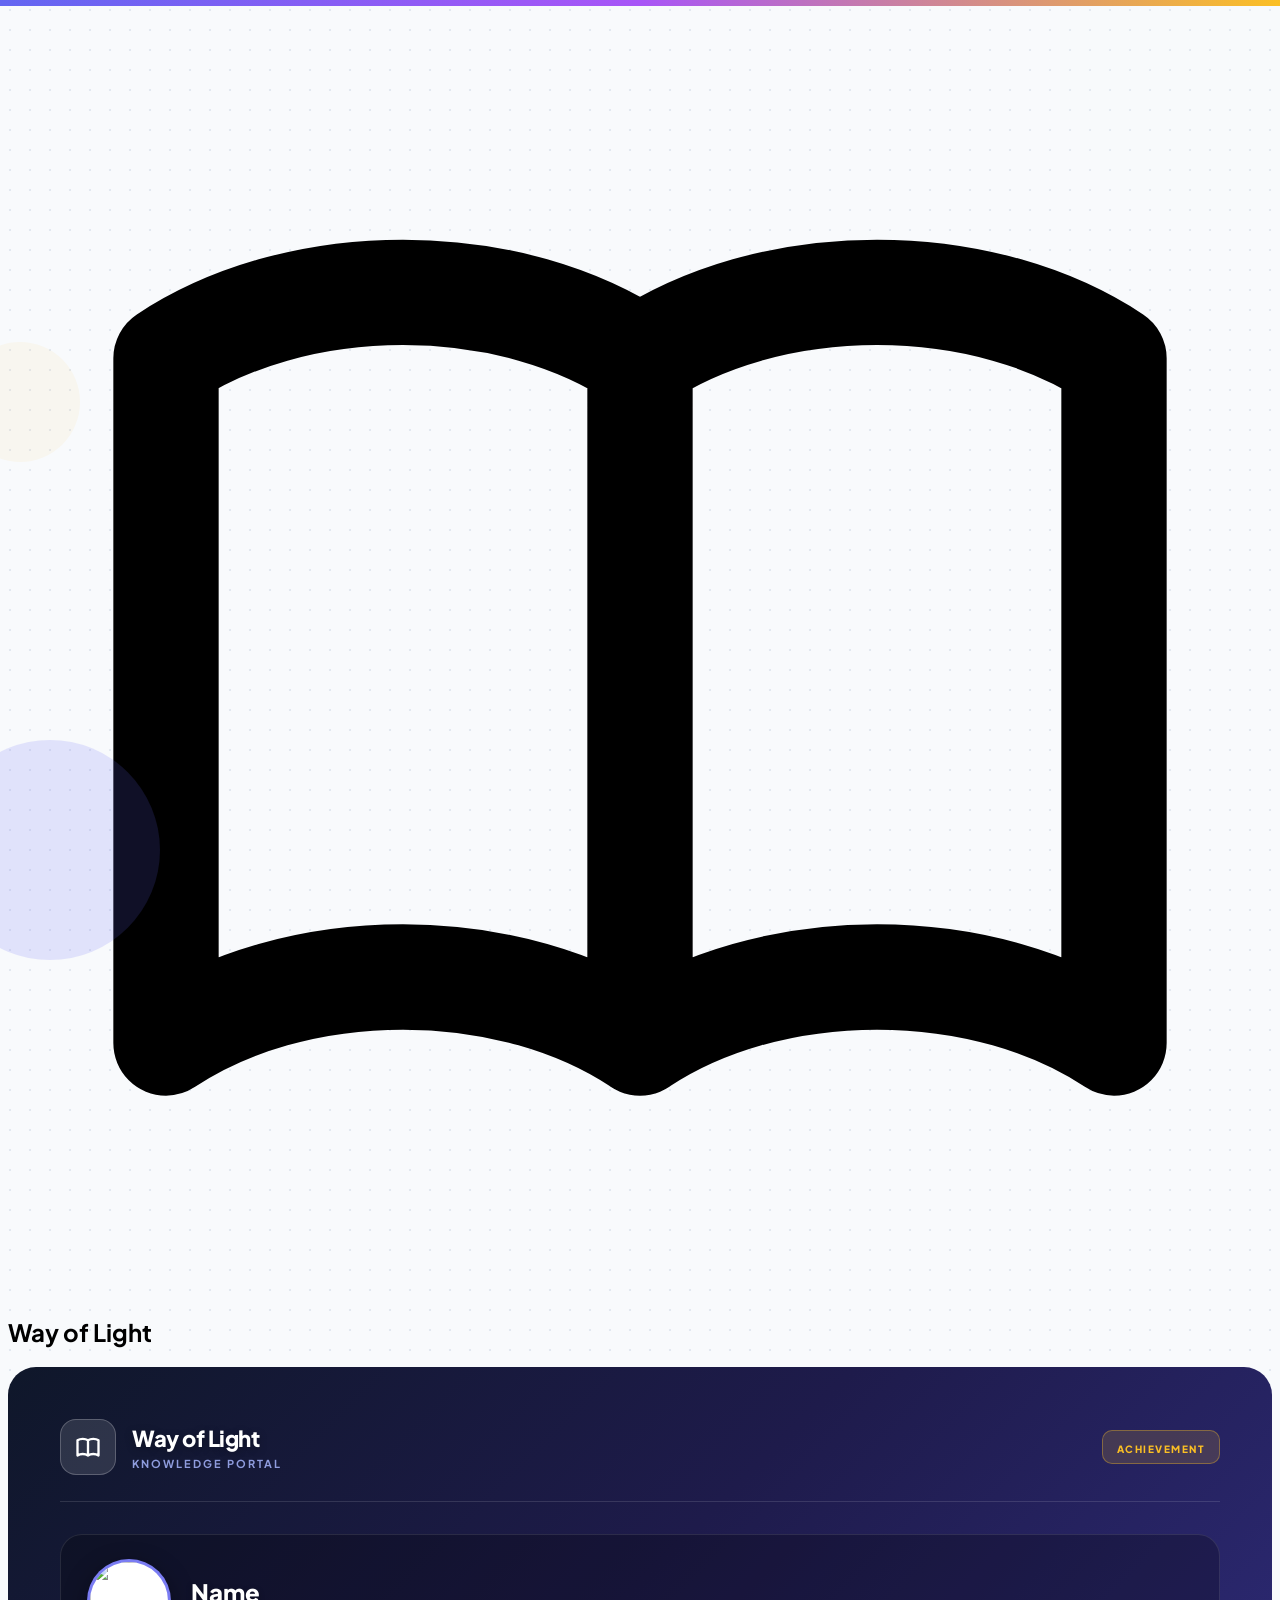
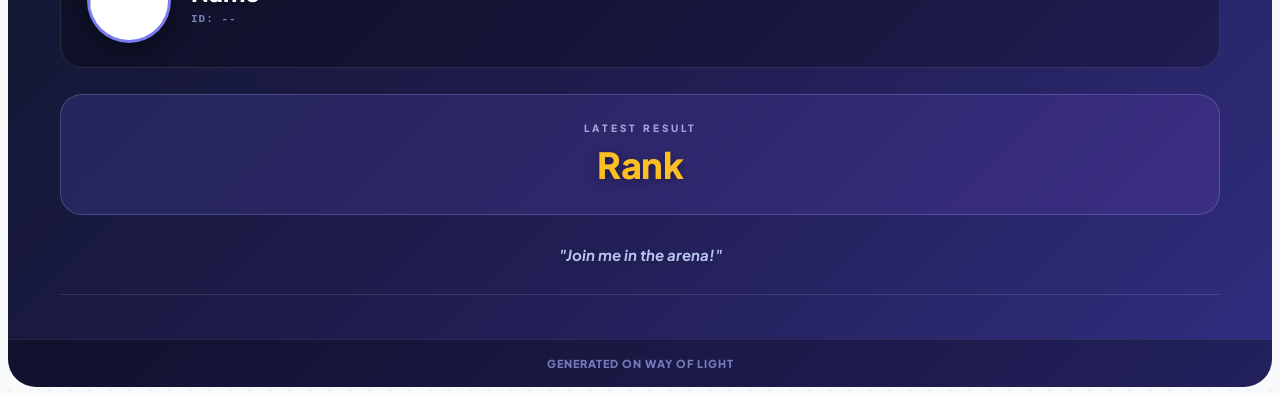
==== index.html @ 8c25f2ac "index.html" ====
<!DOCTYPE html>
<html lang="en">
<head>
    <meta charset="UTF-8">
    <meta name="viewport" content="width=device-width, initial-scale=1.0">
    <title id="doc-title">Way of Light - Knowledge Portal</title>
    <script src="https://cdn.tailwindcss.com"></script>
    <script src="https://cdnjs.cloudflare.com/ajax/libs/html2canvas/1.4.1/html2canvas.min.js"></script>
    <script async defer src="https://www.instagram.com/embed.js"></script>
    <style>
        @import url('https://fonts.googleapis.com/css2?family=Plus+Jakarta+Sans:wght@300;400;500;600;700;800&display=swap');
        
        :root {
            --primary: #4f46e5;
            --primary-hover: #4338ca;
            --bg-glass: rgba(255, 255, 255, 0.85);
        }

        body { 
            font-family: 'Plus Jakarta Sans', sans-serif; 
            background: #f8fafc;
            background-image: radial-gradient(#e2e8f0 1px, transparent 1px);
            background-size: 20px 20px;
            min-height: 100vh;
            /* Stops the whole-page rubber-band bounce from fighting the fixed bottom
               tab bar on phones — a common source of "janky" feeling navigation. */
            overscroll-behavior-y: contain;
        }

        /* Crisp, lag-free taps on the tab bar / sidebar: no gray flash, no iOS
           300ms double-tap-to-zoom delay, no accidental text selection on rapid taps. */
        .sidebar-tab, .bottombar-tab, .nav-tab {
            -webkit-tap-highlight-color: transparent;
            touch-action: manipulation;
            -webkit-user-select: none;
            user-select: none;
        }

        .glass {
            background: var(--bg-glass);
            backdrop-filter: blur(16px);
            border: 1px solid rgba(255, 255, 255, 0.4);
            box-shadow: 0 10px 40px rgba(0, 0, 0, 0.05);
        }

        /* Momentum scrolling + contained overscroll for every internal scroll panel
           (leaderboard, filter chips, modals, avatar grids, etc.) — without this,
           nested scroll areas can feel sticky on iOS and bounce-chain into the
           page behind them on fast swipes. */
        [class*="overflow-y-auto"], [class*="overflow-x-auto"] {
            -webkit-overflow-scrolling: touch;
            overscroll-behavior: contain;
        }

        .hidden-view { display: none !important; }
        
        .fade-in { animation: slideUp 0.4s cubic-bezier(0.16, 1, 0.3, 1) forwards; }
        @keyframes slideUp { 
            from { opacity: 0; transform: translateY(20px); } 
            to { opacity: 1; transform: translateY(0); } 
        }

        .share-card-wrapper {
            background: linear-gradient(135deg, #0f172a 0%, #1e1b4b 50%, #312e81 100%);
            position: relative;
        }
        .share-card-wrapper::after {
            content: '';
            position: absolute;
            top: 0; left: 0; right: 0; bottom: 0;
            background-image: url("data:image/svg+xml,%3Csvg width='60' height='60' viewBox='0 0 60 60' xmlns='http://www.w3.org/2000/svg'%3E%3Cg fill='none' fill-rule='evenodd'%3E%3Cg fill='%23ffffff' fill-opacity='0.03'%3E%3Cpath d='M36 34v-4h-2v4h-4v2h4v4h2v-4h4v-2h-4zm0-30V0h-2v4h-4v2h4v4h2V6h4V4h-4zM6 34v-4H4v4H0v2h4v4h2v-4h4v-2H6zM6 4V0H4v4H0v2h4v4h2V6h4V4H6z'/%3E%3C/g%3E%3C/g%3E%3C/svg%3E");
            pointer-events: none;
        }

        .anti-cheat-active {
            user-select: none !important;
            -webkit-user-select: none !important;
            -ms-user-select: none !important;
        }

        .rank-novice { background: linear-gradient(135deg, #cd7f32, #8b5a2b); color: white; }
        .rank-scholar { background: linear-gradient(135deg, #e2e8f0, #94a3b8); color: #1e293b; }
        .rank-master { background: linear-gradient(135deg, #fbbf24, #d97706); color: white; text-shadow: 0 1px 2px rgba(0,0,0,0.2); }
        .rank-grandmaster { background: linear-gradient(135deg, #2dd4bf, #0284c7); color: white; box-shadow: 0 0 20px rgba(2, 132, 199, 0.4); }

        ::-webkit-scrollbar { width: 8px; }
        ::-webkit-scrollbar-track { background: transparent; }
        ::-webkit-scrollbar-thumb { background: #cbd5e1; border-radius: 10px; }

        /* ===== STUDY CONTENT STYLES ===== */
        /* Shake animation for wrong answers */
        @keyframes shake {
            0%, 100% { transform: translateX(0); }
            25% { transform: translateX(-8px); }
            75% { transform: translateX(8px); }
        }
        .shake { animation: shake 0.4s ease-in-out; }

        /* Hero gradient search */
        #study-search::placeholder { color: rgba(199,210,254,0.7); }

        /* Season section header */
        .study-season-section[data-active="true"] { }

        /* Hide scrollbar on filter bar */
        #study-filter-bar::-webkit-scrollbar { display: none; }
        #study-filter-bar { -ms-overflow-style: none; scrollbar-width: none; }


        .avatar-option { transition: all 0.2s; border: 3px solid transparent; cursor: pointer; }
        .avatar-option.selected { border-color: #4f46e5; transform: scale(1.1); box-shadow: 0 4px 12px rgba(79, 70, 229, 0.3); }

        .toast {
            position: fixed; bottom: calc(var(--bottombar-h) + env(safe-area-inset-bottom, 0px) + 16px); right: 20px; z-index: 1000;
            transition: all 0.3s cubic-bezier(0.16, 1, 0.3, 1);
            transform: translateY(100px); opacity: 0;
            /* Critical: opacity:0 alone does NOT remove an element from hit-testing — it stays
               fully clickable/tappable even though invisible. Without this, the toast's hidden
               hit-box (anchored near the bottom-right of the screen, the same zone as the mobile
               bottom tab bar) silently intercepts taps meant for the tab bar underneath it,
               since it has a much higher z-index. This is what broke tab taps on mobile Chrome
               while desktop looked fine (desktop has no competing fixed bottom bar in that zone). */
            pointer-events: none;
        }
        @media (min-width: 640px) { .toast { bottom: 20px; } }
        .toast.show { transform: translateY(0); opacity: 1; pointer-events: auto; }

        /* Student ID Badge */
        .student-id-badge {
            display: inline-flex; align-items: center; gap: 6px;
            background: rgba(255,255,255,0.15); backdrop-filter: blur(8px);
            border: 1px solid rgba(255,255,255,0.25); border-radius: 20px;
            padding: 4px 12px; font-size: 11px; font-weight: 800;
            letter-spacing: 0.08em; color: rgba(255,255,255,0.95);
            text-transform: uppercase; user-select: all; cursor: pointer;
            transition: all 0.2s;
        }
        .student-id-badge:hover { background: rgba(255,255,255,0.25); transform: scale(1.03); }
        .student-id-badge .id-icon { font-size: 13px; }

        /* ID Card widget */
        .id-card-widget {
            background: linear-gradient(135deg, #1e1b4b 0%, #312e81 50%, #4f46e5 100%);
            border-radius: 20px; padding: 16px 20px; position: relative;
            overflow: hidden; border: 1px solid rgba(255,255,255,0.1);
        }
        .id-card-widget::before {
            content: ''; position: absolute; right: -20px; top: -20px;
            width: 100px; height: 100px; background: rgba(255,255,255,0.06);
            border-radius: 50%;
        }

        /* Stats strip */
        .stat-chip {
            background: white; border: 1px solid #e2e8f0;
            border-radius: 16px; padding: 14px 20px; text-align: center;
            box-shadow: 0 2px 8px rgba(0,0,0,0.04); flex: 1;
        }

        /* Grade badge */
        .grade-a { background: linear-gradient(135deg,#10b981,#059669); color: white; }
        .grade-b { background: linear-gradient(135deg,#3b82f6,#2563eb); color: white; }
        .grade-c { background: linear-gradient(135deg,#f59e0b,#d97706); color: white; }
        .grade-d { background: linear-gradient(135deg,#f97316,#ea580c); color: white; }
        .grade-f { background: linear-gradient(135deg,#ef4444,#dc2626); color: white; }

        /* Copy pulse animation */
        @keyframes copyPulse { 0%{transform:scale(1)} 50%{transform:scale(1.15)} 100%{transform:scale(1)} }
        .copy-pulse { animation: copyPulse 0.3s ease; }

        /* Follow button */
        .follow-btn {
            display: inline-flex; align-items: center; gap: 5px;
            padding: 5px 14px; border-radius: 20px; font-size: 11px; font-weight: 800;
            letter-spacing: 0.04em; cursor: pointer; transition: all 0.2s; border: none;
        }
        .follow-btn.follow { background: #4f46e5; color: white; }
        .follow-btn.follow:hover { background: #4338ca; transform: scale(1.04); }
        .follow-btn.following { background: #f1f5f9; color: #64748b; border: 1.5px solid #e2e8f0; }
        .follow-btn.following:hover { background: #fee2e2; color: #dc2626; border-color: #fecaca; }

        /* Social stat pills on hero */
        .social-pill {
            display: flex; flex-direction: column; align-items: center;
            background: rgba(0,0,0,0.18); backdrop-filter: blur(8px);
            border: 1px solid rgba(255,255,255,0.15); border-radius: 16px;
            padding: 10px 20px; cursor: pointer; transition: all 0.2s; min-width: 80px;
        }
        .social-pill:hover { background: rgba(0,0,0,0.3); transform: translateY(-2px); }

        /* People card */
        .people-card {
            background: white; border: 1px solid #e2e8f0; border-radius: 24px;
            padding: 20px; display: flex; flex-direction: column; align-items: center;
            gap: 10px; text-align: center; transition: all 0.2s; box-shadow: 0 2px 8px rgba(0,0,0,0.04);
        }
        .people-card:hover { box-shadow: 0 8px 24px rgba(79,70,229,0.12); transform: translateY(-2px); border-color: #c7d2fe; }

        /* Profile view page */
        .profile-view-header {
            background: linear-gradient(135deg, #1e1b4b 0%, #3730a3 60%, #4f46e5 100%);
            border-radius: 2.5rem; padding: 40px 32px 80px; position: relative; overflow: hidden;
        }
        .profile-view-header::after {
            content: ''; position: absolute; right: -60px; bottom: -60px;
            width: 260px; height: 260px; background: rgba(255,255,255,0.06); border-radius: 50%;
            pointer-events: none;
        }

        /* Nav tab pill (used standalone in a few places, e.g. legacy spacing) */
        .nav-tab {
            display: flex; align-items: center; gap: 5px; padding: 7px 10px;
            border-radius: 10px; font-size: 12px; font-weight: 700; cursor: pointer;
            transition: all 0.2s; color: #64748b; border: none; background: transparent;
            white-space: nowrap;
        }
        @media (min-width: 400px) {
            .nav-tab { padding: 8px 12px; font-size: 13px; gap: 6px; }
        }
        .nav-tab.active { background: #eef2ff; color: #4f46e5; }
        .nav-tab:hover:not(.active) { background: #f8fafc; color: #334155; }

        /* ===== Instagram-style navigation ===== */
        :root { --sidebar-w: 84px; --sidebar-w-lg: 230px; --bottombar-h: 60px; }

        /* Desktop / tablet: fixed left sidebar */
        .app-sidebar {
            position: fixed; top: 0; left: 0; bottom: 0; z-index: 30;
            width: var(--sidebar-w);
            background: #ffffff; border-right: 1px solid #e2e8f0;
            display: none; flex-direction: column;
            padding: 20px 10px;
        }
        @media (min-width: 640px) { .app-sidebar { display: flex; } }
        @media (min-width: 1024px) { .app-sidebar { width: var(--sidebar-w-lg); padding: 20px 16px; } }

        .sidebar-tab {
            display: flex; align-items: center; gap: 14px;
            padding: 12px; border-radius: 14px; font-size: 13px; font-weight: 700;
            color: #475569; border: none; background: transparent; cursor: pointer;
            transition: all 0.15s; width: 100%; justify-content: center;
        }
        @media (min-width: 1024px) { .sidebar-tab { justify-content: flex-start; } }
        .sidebar-tab .tab-label { display: none; }
        @media (min-width: 1024px) { .sidebar-tab .tab-label { display: inline; } }
        .sidebar-tab.active { background: #eef2ff; color: #4f46e5; }
        .sidebar-tab:hover:not(.active) { background: #f8fafc; color: #1e293b; }
        .sidebar-tab svg { flex-shrink: 0; width: 22px; height: 22px; }

        /* Mobile: fixed bottom tab bar */
        .app-bottombar {
            position: fixed; bottom: 0; left: 0; right: 0; z-index: 30;
            background: rgba(255,255,255,0.98);
            border-top: 1px solid #e2e8f0;
            display: flex; align-items: stretch; justify-content: space-around;
            height: var(--bottombar-h);
            padding-bottom: env(safe-area-inset-bottom, 0px);
        }
        @media (min-width: 640px) { .app-bottombar { display: none; } }

        .bottombar-tab {
            display: flex; flex-direction: column; align-items: center; justify-content: center;
            gap: 2px; flex: 1; border: none; background: transparent; cursor: pointer;
            color: #94a3b8; font-size: 10px; font-weight: 700; transition: color 0.15s;
        }
        .bottombar-tab.active { color: #4f46e5; }
        .bottombar-tab svg { width: 22px; height: 22px; }

        /* Push page content clear of the fixed sidebar / bottom bar.
           Applied to body-level elements (nav, main, modals-container) via margin/padding-left
           so that any max-w-* mx-auto centering inside still centers within the *remaining* width. */
        .app-content-offset { padding-bottom: calc(var(--bottombar-h) + env(safe-area-inset-bottom, 0px) + 12px); }
        @media (min-width: 640px) { .app-content-offset { margin-left: var(--sidebar-w); padding-bottom: 0; } }
        @media (min-width: 1024px) { .app-content-offset { margin-left: var(--sidebar-w-lg); } }
        .app-topbar-offset { }
        @media (min-width: 640px) { .app-topbar-offset { margin-left: var(--sidebar-w); } }
        @media (min-width: 1024px) { .app-topbar-offset { margin-left: var(--sidebar-w-lg); } }

        /* Shimmer anim */
        @keyframes shimmer { to { transform: translateX(200%); } }

        /* ===== CERTIFICATE SCREENSHOT PROTECTION ===== */
        .cert-protected-wrapper {
            position: relative;
            user-select: none;
            -webkit-user-select: none;
            pointer-events: none; /* disables long-press save on mobile */
        }
        .cert-protected-wrapper img,
        .cert-protected-wrapper iframe {
            pointer-events: none;
            -webkit-user-drag: none;
            user-drag: none;
        }
        /* Invisible watermark overlay that appears on screenshot tools */
        .cert-protected-wrapper::after {
            content: '';
            position: absolute;
            inset: 0;
            background: repeating-linear-gradient(
                45deg,
                transparent,
                transparent 60px,
                rgba(79,70,229,0.04) 60px,
                rgba(79,70,229,0.04) 62px
            );
            pointer-events: none;
            z-index: 10;
        }

        /* ===== CONTENT LAYOUT: FULL WIDTH, NO SIDE GAPS ===== */
        /* Override any inner containers that re-introduce horizontal padding */
        #view-dashboard.app-content-offset,
        #view-study.app-content-offset,
        #home-material-grid,
        #study-content-grid {
            padding-left: 0 !important;
            padding-right: 0 !important;
        }

        /* ===== INSTAGRAM EMBED: HIDE COMMENT INPUT + SEPARATOR ===== */
        /* The "Add a comment" input and the <hr> separator below the comment list
           sit in the bottom ~56 px of the native Instagram embed iframe.
           We can't reach inside the cross-origin iframe with CSS, so we clip the
           iframe container instead: give it overflow:hidden and pull the iframe
           56 px below the container's clipping edge via a negative bottom margin. */
        .ig-embed-clip {
            position: relative;
            overflow: hidden;
            /* Cut off the bottom ~56 px: comment input bar + separator line */
            padding-bottom: 0;
            /* Clip height = iframe natural height minus 56 px of comment UI */
            max-height: calc(100% - 0px); /* fallback; JS will adjust per-embed */
        }
        .ig-embed-frame {
            display: block;
            width: 100%;
            /* Pull the iframe down so its bottom content is hidden by the container clip */
            margin-bottom: -56px;
        }
        #winner-popup-overlay {
            position: fixed; inset: 0; z-index: 200;
            background: rgba(0,0,0,0.75); backdrop-filter: blur(8px);
            display: flex; align-items: center; justify-content: center; padding: 16px;
        }
        #winner-popup-card {
            background: linear-gradient(135deg, #1e1b4b 0%, #312e81 60%, #4f46e5 100%);
            border-radius: 2.5rem; overflow: hidden; width: 100%; max-width: 480px;
            box-shadow: 0 40px 80px rgba(0,0,0,0.6); border: 1px solid rgba(255,255,255,0.15);
            animation: popupBounceIn 0.5s cubic-bezier(0.16, 1, 0.3, 1) forwards;
        }
        @keyframes popupBounceIn {
            from { opacity: 0; transform: scale(0.85) translateY(30px); }
            to   { opacity: 1; transform: scale(1) translateY(0); }
        }

        /* ===== USERNAME REQUIRED GATE ===== */
        #username-gate-overlay {
            position: fixed; inset: 0; z-index: 300;
            background: rgba(15,23,42,0.97); backdrop-filter: blur(12px);
            display: flex; align-items: center; justify-content: center; padding: 20px;
        }

        /* ===== NOTIFICATION PERMISSION GATE (asks every visit, like Instagram) ===== */
        #notif-gate-overlay {
            position: fixed; inset: 0; z-index: 290;
            background: rgba(15,23,42,0.97); backdrop-filter: blur(12px);
            display: flex; align-items: center; justify-content: center; padding: 20px;
        }
    </style>
</head>
<body class="text-slate-900 pb-12">

    <!-- Top bar: logo + avatar only. Tabs live in the sidebar (desktop) / bottom bar (mobile) below. -->
    <nav id="app-topbar" class="sticky top-0 z-40 bg-white/95 border-b border-slate-200 shadow-sm">
        <div class="max-w-7xl mx-auto px-3 sm:px-4 h-14 sm:h-16 flex items-center justify-between gap-2">
            <div class="flex items-center gap-2 cursor-pointer shrink-0" onclick="window.switchView('view-dashboard')">
                <div class="w-9 h-9 sm:w-10 sm:h-10 rounded-xl bg-indigo-600 flex items-center justify-center shadow-lg shadow-indigo-200 overflow-hidden relative shrink-0">
                    <img id="app-dynamic-logo" src="" onerror="this.classList.add('hidden'); document.getElementById('app-default-logo').classList.remove('hidden');" class="hidden w-full h-full object-cover absolute inset-0 z-10 bg-white">
                    <svg id="app-default-logo" class="w-5 h-5 sm:w-6 sm:h-6 text-white relative z-0" fill="none" stroke="currentColor" viewBox="0 0 24 24"><path stroke-linecap="round" stroke-linejoin="round" stroke-width="2" d="M12 6.253v13m0-13C10.832 5.477 9.246 5 7.5 5S4.168 5.477 3 6.253v13C4.168 18.477 5.754 18 7.5 18s3.332.477 4.5 1.253m0-13C13.168 5.477 14.754 5 16.5 5c1.747 0 3.332.477 4.5 1.253v13C19.832 18.477 18.247 18 16.5 18c-1.746 0-3.332.477-4.5 1.253"></path></svg>
                </div>
                <h1 class="font-extrabold text-base sm:text-xl tracking-tight text-slate-800 hidden sm:block app-title-text">Way of Light</h1>
            </div>

            <div id="nav-user" class="hidden-view flex items-center gap-2">
                <!-- Avatar / profile button -->
                <div class="flex items-center gap-2 bg-slate-50 px-2.5 py-1.5 rounded-full border border-slate-200 cursor-pointer hover:bg-slate-100 transition-colors shrink-0" onclick="window.openOwnProfile()">
                    <img id="nav-avatar" src="" class="w-8 h-8 rounded-full bg-white border border-slate-200 object-cover">
                    <div class="hidden sm:flex flex-col leading-tight">
                        <span id="nav-username" class="text-xs font-bold text-slate-700">Student</span>
                        <span id="nav-rank-title" class="text-[9px] uppercase tracking-widest text-indigo-500 font-black">Level</span>
                    </div>
                </div>
            </div>
        </div>
    </nav>

    <!-- Desktop / tablet: fixed left sidebar (Instagram-style) -->
    <aside id="app-sidebar" class="app-sidebar hidden-view">
        <div class="flex items-center gap-2.5 px-2 mb-8 cursor-pointer" onclick="window.switchView('view-dashboard')">
            <div class="w-9 h-9 rounded-xl bg-indigo-600 flex items-center justify-center shadow-lg shadow-indigo-200 overflow-hidden relative shrink-0">
                <img id="app-dynamic-logo-sidebar" src="" onerror="this.classList.add('hidden'); document.getElementById('app-default-logo-sidebar').classList.remove('hidden');" class="hidden w-full h-full object-cover absolute inset-0 z-10 bg-white">
                <svg id="app-default-logo-sidebar" class="w-5 h-5 text-white relative z-0" fill="none" stroke="currentColor" viewBox="0 0 24 24"><path stroke-linecap="round" stroke-linejoin="round" stroke-width="2" d="M12 6.253v13m0-13C10.832 5.477 9.246 5 7.5 5S4.168 5.477 3 6.253v13C4.168 18.477 5.754 18 7.5 18s3.332.477 4.5 1.253m0-13C13.168 5.477 14.754 5 16.5 5c1.747 0 3.332.477 4.5 1.253v13C19.832 18.477 18.247 18 16.5 18c-1.746 0-3.332.477-4.5 1.253"></path></svg>
            </div>
            <h1 class="font-extrabold text-lg tracking-tight text-slate-800 hidden lg:block app-title-text">Way of Light</h1>
        </div>

        <div class="flex flex-col gap-1">
            <button onclick="window.switchView('view-dashboard')" data-tab="dashboard" class="sidebar-tab active">
                <svg fill="none" stroke="currentColor" viewBox="0 0 24 24"><path stroke-linecap="round" stroke-linejoin="round" stroke-width="2" d="M3 12l2-2m0 0l7-7 7 7M5 10v10a1 1 0 001 1h3m10-11l2 2m-2-2v10a1 1 0 01-1 1h-3m-6 0a1 1 0 001-1v-4a1 1 0 011-1h2a1 1 0 011 1v4a1 1 0 001 1m-6 0h6"/></svg>
                <span class="tab-label">Home</span>
            </button>
            <button onclick="window.switchView('view-test')" data-tab="test" class="sidebar-tab">
                <svg fill="none" stroke="currentColor" viewBox="0 0 24 24"><path stroke-linecap="round" stroke-linejoin="round" stroke-width="2" d="M9 5H7a2 2 0 00-2 2v12a2 2 0 002 2h10a2 2 0 002-2V7a2 2 0 00-2-2h-2M9 5a2 2 0 002 2h2a2 2 0 002-2M9 5a2 2 0 012-2h2a2 2 0 012 2m-3 7h3m-3 4h3m-6-4h.01M9 16h.01"/></svg>
                <span class="tab-label">Test</span>
            </button>
            <button onclick="window.switchView('view-study')" data-tab="study" class="sidebar-tab">
                <svg fill="none" stroke="currentColor" viewBox="0 0 24 24"><path stroke-linecap="round" stroke-linejoin="round" stroke-width="2" d="M12 6.253v13m0-13C10.832 5.477 9.246 5 7.5 5S4.168 5.477 3 6.253v13C4.168 18.477 5.754 18 7.5 18s3.332.477 4.5 1.253m0-13C13.168 5.477 14.754 5 16.5 5c1.747 0 3.332.477 4.5 1.253v13C19.832 18.477 18.247 18 16.5 18c-1.746 0-3.332.477-4.5 1.253"/></svg>
                <span class="tab-label">Study</span>
            </button>
            <button onclick="window.switchView('view-certificates')" data-tab="certificates" class="sidebar-tab">
                <svg fill="none" stroke="currentColor" viewBox="0 0 24 24"><path stroke-linecap="round" stroke-linejoin="round" stroke-width="2" d="M9 12l2 2 4-4m5.618-4.016A11.955 11.955 0 0112 2.944a11.955 11.955 0 01-8.618 3.04A12.02 12.02 0 003 9c0 5.591 3.824 10.29 9 11.622 5.176-1.332 9-6.03 9-11.622 0-1.042-.133-2.052-.382-3.016z"/></svg>
                <span class="tab-label">Certs</span>
            </button>
            <button onclick="window.switchView('view-seasons')" data-tab="seasons" class="sidebar-tab">
                <svg fill="none" stroke="currentColor" viewBox="0 0 24 24"><path stroke-linecap="round" stroke-linejoin="round" stroke-width="2" d="M5 3v4M3 5h4M6 17v4m-2-2h4m5-16l2.286 6.857L21 12l-5.714 2.143L13 21l-2.286-6.857L5 12l5.714-2.143L13 3z"/></svg>
                <span class="tab-label">Seasons</span>
            </button>
            <button onclick="window.switchView('view-people')" data-tab="people" class="sidebar-tab">
                <svg fill="none" stroke="currentColor" viewBox="0 0 24 24"><path stroke-linecap="round" stroke-linejoin="round" stroke-width="2" d="M17 20h5v-2a3 3 0 00-5.356-1.857M17 20H7m10 0v-2c0-.656-.126-1.283-.356-1.857M7 20H2v-2a3 3 0 015.356-1.857M7 20v-2c0-.656.126-1.283.356-1.857m0 0a5.002 5.002 0 019.288 0M15 7a3 3 0 11-6 0 3 3 0 016 0z"/></svg>
                <span class="tab-label">People</span>
            </button>
        </div>

        <div class="flex-1"></div>

        <!-- Profile shortcut at the bottom of the sidebar, Instagram-style -->
        <button onclick="window.openOwnProfile()" class="sidebar-tab !justify-start gap-3 mt-2">
            <img id="nav-avatar-sidebar" src="" class="w-6 h-6 rounded-full bg-white border border-slate-200 object-cover shrink-0">
            <span class="tab-label truncate">Profile</span>
        </button>
    </aside>

    <!-- Mobile: fixed bottom tab bar (Instagram-style) -->
    <nav id="app-bottombar" class="app-bottombar hidden-view">
        <button onclick="window.switchView('view-dashboard')" data-tab="dashboard" class="bottombar-tab active">
            <svg fill="none" stroke="currentColor" viewBox="0 0 24 24"><path stroke-linecap="round" stroke-linejoin="round" stroke-width="2" d="M3 12l2-2m0 0l7-7 7 7M5 10v10a1 1 0 001 1h3m10-11l2 2m-2-2v10a1 1 0 01-1 1h-3m-6 0a1 1 0 001-1v-4a1 1 0 011-1h2a1 1 0 011 1v4a1 1 0 001 1m-6 0h6"/></svg>
            <span>Home</span>
        </button>
        <button onclick="window.switchView('view-test')" data-tab="test" class="bottombar-tab">
            <svg fill="none" stroke="currentColor" viewBox="0 0 24 24"><path stroke-linecap="round" stroke-linejoin="round" stroke-width="2" d="M9 5H7a2 2 0 00-2 2v12a2 2 0 002 2h10a2 2 0 002-2V7a2 2 0 00-2-2h-2M9 5a2 2 0 002 2h2a2 2 0 002-2M9 5a2 2 0 012-2h2a2 2 0 012 2m-3 7h3m-3 4h3m-6-4h.01M9 16h.01"/></svg>
            <span>Test</span>
        </button>
        <button onclick="window.switchView('view-study')" data-tab="study" class="bottombar-tab">
            <svg fill="none" stroke="currentColor" viewBox="0 0 24 24"><path stroke-linecap="round" stroke-linejoin="round" stroke-width="2" d="M12 6.253v13m0-13C10.832 5.477 9.246 5 7.5 5S4.168 5.477 3 6.253v13C4.168 18.477 5.754 18 7.5 18s3.332.477 4.5 1.253m0-13C13.168 5.477 14.754 5 16.5 5c1.747 0 3.332.477 4.5 1.253v13C19.832 18.477 18.247 18 16.5 18c-1.746 0-3.332.477-4.5 1.253"/></svg>
            <span>Study</span>
        </button>
        <button onclick="window.switchView('view-certificates')" data-tab="certificates" class="bottombar-tab">
            <svg fill="none" stroke="currentColor" viewBox="0 0 24 24"><path stroke-linecap="round" stroke-linejoin="round" stroke-width="2" d="M9 12l2 2 4-4m5.618-4.016A11.955 11.955 0 0112 2.944a11.955 11.955 0 01-8.618 3.04A12.02 12.02 0 003 9c0 5.591 3.824 10.29 9 11.622 5.176-1.332 9-6.03 9-11.622 0-1.042-.133-2.052-.382-3.016z"/></svg>
            <span>Certs</span>
        </button>
        <button onclick="window.switchView('view-seasons')" data-tab="seasons" class="bottombar-tab">
            <svg fill="none" stroke="currentColor" viewBox="0 0 24 24"><path stroke-linecap="round" stroke-linejoin="round" stroke-width="2" d="M5 3v4M3 5h4M6 17v4m-2-2h4m5-16l2.286 6.857L21 12l-5.714 2.143L13 21l-2.286-6.857L5 12l5.714-2.143L13 3z"/></svg>
            <span>Seasons</span>
        </button>
        <button onclick="window.switchView('view-people')" data-tab="people" class="bottombar-tab">
            <svg fill="none" stroke="currentColor" viewBox="0 0 24 24"><path stroke-linecap="round" stroke-linejoin="round" stroke-width="2" d="M17 20h5v-2a3 3 0 00-5.356-1.857M17 20H7m10 0v-2c0-.656-.126-1.283-.356-1.857M7 20H2v-2a3 3 0 015.356-1.857M7 20v-2c0-.656.126-1.283.356-1.857m0 0a5.002 5.002 0 019.288 0M15 7a3 3 0 11-6 0 3 3 0 016 0z"/></svg>
            <span>People</span>
        </button>
    </nav>

    <!-- Hidden element for JS enrollment ID sync (displayed in dashboard) -->
    <span id="nav-enrollment-id" class="hidden"></span>

    <main class="w-full py-8">
        
        <!-- AUTH VIEW -->
        <div id="view-auth" class="hidden-view max-w-md mx-auto mt-12 fade-in">
            <div class="glass p-10 rounded-[2.5rem] shadow-2xl text-center">
                <div class="mb-6">
                    <div class="w-20 h-20 bg-indigo-50 text-indigo-600 rounded-3xl flex items-center justify-center mx-auto mb-6 shadow-inner border border-indigo-100 overflow-hidden relative">
                        <img id="app-dynamic-logo-large" src="" onerror="this.classList.add('hidden'); document.getElementById('app-default-logo-large').classList.remove('hidden');" class="hidden w-full h-full object-cover absolute inset-0 z-10 bg-white">
                        <svg id="app-default-logo-large" class="w-10 h-10 relative z-0" fill="none" stroke="currentColor" viewBox="0 0 24 24"><path stroke-linecap="round" stroke-linejoin="round" stroke-width="2" d="M12 6.253v13m0-13C10.832 5.477 9.246 5 7.5 5S4.168 5.477 3 6.253v13C4.168 18.477 5.754 18 7.5 18s3.332.477 4.5 1.253m0-13C13.168 5.477 14.754 5 16.5 5c1.747 0 3.332.477 4.5 1.253v13C19.832 18.477 18.247 18 16.5 18c-1.746 0-3.332.477-4.5 1.253"></path></svg>
                    </div>
                    <h2 class="text-3xl font-black text-slate-900 mb-2">Portal Access</h2>
                    <p class="text-slate-500 text-sm font-medium px-4">Identify yourself to enter the arena.</p>
                </div>

                <div id="auth-error" class="hidden-view bg-rose-100 border border-rose-200 text-rose-600 text-xs font-bold p-4 rounded-xl mb-6"></div>

                <!-- Custom Tabs -->
                <div class="flex mb-6 bg-slate-100 p-1 rounded-xl">
                    <button id="tab-login" onclick="window.setAuthMode('login')" class="flex-1 py-2.5 rounded-lg bg-white shadow text-sm font-bold text-slate-800 transition-all">Sign In</button>
                    <button id="tab-register" onclick="window.setAuthMode('register')" class="flex-1 py-2.5 rounded-lg text-sm font-bold text-slate-500 hover:text-slate-800 transition-all">Create Account</button>
                </div>

                <!-- Login Section -->
                <div id="auth-login-form" class="space-y-4 mb-6 text-left">
                    <div>
                        <label class="block text-[10px] font-black text-slate-400 uppercase tracking-widest ml-1 mb-1">Email or Phone Number</label>
                        <input type="text" id="auth-email" placeholder="student@example.com" class="w-full px-4 py-3.5 rounded-xl bg-slate-50 border-2 border-slate-100 focus:border-indigo-500 outline-none font-bold text-slate-700">
                    </div>
                    <div>
                        <label class="block text-[10px] font-black text-slate-400 uppercase tracking-widest ml-1 mb-1">Password</label>
                        <input type="password" id="auth-password" placeholder="••••••••" class="w-full px-4 py-3.5 rounded-xl bg-slate-50 border-2 border-slate-100 focus:border-indigo-500 outline-none font-bold text-slate-700" onkeydown="if(event.key === 'Enter') window.loginWithEmail()">
                        <button type="button" onclick="window.handleForgotPassword()" class="text-xs font-bold text-indigo-500 hover:text-indigo-700 mt-2 ml-1 transition-colors">Forgot password?</button>
                    </div>
                    <div class="pt-2">
                        <button onclick="window.loginWithEmail()" class="w-full bg-indigo-600 text-white py-3.5 rounded-xl font-bold hover:bg-indigo-700 transition-all shadow-md">Sign In to Portal</button>
                    </div>
                </div>

                <!-- Registration Section -->
                <div id="auth-register-form" class="hidden-view space-y-4 mb-6 text-center">
                    <p class="text-sm font-bold text-slate-500 mb-6 px-2">Securely create your student account using your Google profile. You'll be able to set a password during the next step.</p>
                    
                    <button onclick="window.loginWithGoogle()" class="w-full flex items-center justify-center gap-3 bg-white border-2 border-slate-200 text-slate-700 py-4 rounded-xl font-black hover:bg-slate-50 hover:border-slate-300 transition-all shadow-sm active:scale-95 text-lg">
                        <svg class="w-6 h-6" viewBox="0 0 24 24" xmlns="http://www.w3.org/2000/svg">
                            <path d="M22.56 12.25c0-.78-.07-1.53-.2-2.25H12v4.26h5.92c-.26 1.37-1.04 2.53-2.21 3.31v2.77h3.57c2.08-1.92 3.28-4.74 3.28-8.09z" fill="#4285F4"/>
                            <path d="M12 23c2.97 0 5.46-.98 7.28-2.66l-3.57-2.77c-.98.66-2.23 1.06-3.71 1.06-2.86 0-5.29-1.93-6.16-4.53H2.18v2.84C3.99 20.53 7.7 23 12 23z" fill="#34A853"/>
                            <path d="M5.84 14.09c-.22-.66-.35-1.36-.35-2.09s.13-1.43.35-2.09V7.07H2.18C1.43 8.55 1 10.22 1 12s.43 3.45 1.18 4.93l2.85-2.22.81-.62z" fill="#FBBC05"/>
                            <path d="M12 5.38c1.62 0 3.06.56 4.21 1.64l3.15-3.15C17.45 2.09 14.97 1 12 1 7.7 1 3.99 3.47 2.18 7.07l3.66 2.84c.87-2.6 3.3-4.53 6.16-4.53z" fill="#EA4335"/>
                        </svg>
                        Create with Google
                    </button>
                </div>
            </div>
        </div>

        <!-- ONBOARDING VIEW -->
        <div id="view-onboarding" class="hidden-view max-w-2xl mx-auto mt-6 fade-in">
            <div class="glass p-8 md:p-10 rounded-[2.5rem] shadow-2xl border border-slate-200 bg-white">
                <div class="text-center mb-8">
                    <h2 class="text-3xl font-black text-slate-900 mb-2">Complete Your Profile</h2>
                    <p class="text-slate-500 text-sm font-medium">Just a few more details to create your identity.</p>
                </div>
                
                <div id="onboard-error" class="hidden-view bg-rose-100 border border-rose-200 text-rose-600 text-xs font-bold p-3 rounded-xl mb-6 text-center"></div>

                <div class="space-y-6">
                    <div class="grid grid-cols-1 md:grid-cols-2 gap-6">
                        <div>
                            <label class="block text-[10px] font-black text-slate-400 uppercase tracking-widest mb-1 ml-1">Full Name</label>
                            <input type="text" id="onboard-name" class="w-full px-4 py-3.5 rounded-xl bg-slate-50 border-2 border-slate-100 focus:border-indigo-500 outline-none transition-colors font-bold text-slate-700" placeholder="Your Name">
                        </div>
                        <div>
                            <label class="block text-[10px] font-black text-slate-400 uppercase tracking-widest mb-1 ml-1">Date of Birth</label>
                            <input type="date" id="onboard-dob" class="w-full px-4 py-3.5 rounded-xl bg-slate-50 border-2 border-slate-100 focus:border-indigo-500 outline-none transition-colors font-bold text-slate-700">
                        </div>
                    </div>

                    <div>
                        <label class="block text-[10px] font-black text-slate-400 uppercase tracking-widest mb-1 ml-1">Username <span class="normal-case font-medium">(unique, like @yourname — lowercase letters, numbers, underscore only)</span></label>
                        <div class="relative">
                            <span class="absolute left-4 top-1/2 -translate-y-1/2 text-slate-400 font-black">@</span>
                            <input type="text" id="onboard-username" data-status-id="onboard-username-status" oninput="window.checkUsernameAvailability('onboard-username', 'onboard-username-status')" onbeforeinput="window.enforceHandleInput(event)" onpaste="window.enforceHandlePaste(event)" class="w-full pl-9 pr-4 py-3.5 rounded-xl bg-slate-50 border-2 border-slate-100 focus:border-indigo-500 outline-none transition-colors font-bold text-slate-700" placeholder="yourname" autocomplete="off" spellcheck="false" inputmode="text">
                        </div>
                        <div id="onboard-username-status" class="text-xs font-bold mt-1.5 ml-1 hidden"></div>
                    </div>
                    
                    <div>
                        <label class="block text-[10px] font-black text-slate-400 uppercase tracking-widest mb-1 ml-1">Phone Number</label>
                        <input type="tel" id="onboard-phone" class="w-full px-4 py-3.5 rounded-xl bg-slate-50 border-2 border-slate-100 focus:border-indigo-500 outline-none transition-colors font-bold text-slate-700" placeholder="+1 234 567 8900">
                    </div>

                    <div id="onboard-password-section" class="hidden-view bg-indigo-50 p-4 rounded-2xl border border-indigo-100">
                        <label class="block text-[10px] font-black text-indigo-400 uppercase tracking-widest mb-1 ml-1">Set Login Password (Important)</label>
                        <p class="text-xs text-indigo-700 font-medium mb-3">Set a password here so you can log into your account using your Email/Phone Number later.</p>
                        <input type="password" id="onboard-password" class="w-full px-4 py-3 rounded-xl bg-white border-2 border-indigo-200 focus:border-indigo-500 outline-none transition-colors font-bold text-slate-700" placeholder="Enter a secure password">
                    </div>

                    <div class="pt-4 border-t border-slate-100">
                        <div class="flex justify-between items-center mb-3">
                            <label class="block text-[10px] font-black text-slate-400 uppercase tracking-widest ml-1">Select or Upload Avatar</label>
                            <label for="onboard-custom-avatar" class="cursor-pointer bg-slate-100 text-slate-600 text-xs font-bold px-3 py-1.5 rounded-lg hover:bg-slate-200 transition-colors border border-slate-200">
                                + Upload Custom
                            </label>
                            <input type="file" id="onboard-custom-avatar" accept="image/*" class="hidden" onchange="window.handleCustomAvatarUpload(event, 'onboard')">
                        </div>
                        <div id="onboard-avatar-grid" class="grid grid-cols-4 sm:grid-cols-6 md:grid-cols-8 gap-3 max-h-[250px] overflow-y-auto p-3 bg-slate-50 rounded-2xl border border-slate-200">
                            <!-- Injected via JS -->
                        </div>
                    </div>

                    <button onclick="window.submitOnboarding()" class="w-full bg-indigo-600 text-white py-4 rounded-2xl font-black hover:bg-indigo-700 transition-all shadow-xl shadow-indigo-200 mt-4 active:scale-[0.98] text-lg">
                        Enter The Portal →
                    </button>
                </div>
            </div>
        </div>

        <!-- DASHBOARD VIEW -->
        <div id="view-dashboard" class="hidden-view fade-in space-y-8 app-content-offset">

            <div id="hero-banner" class="p-8 md:p-10 rounded-[2.5rem] text-white shadow-2xl relative overflow-hidden transition-all duration-700 bg-indigo-600">
                <div class="absolute right-0 top-0 w-96 h-96 bg-white/10 rounded-full blur-3xl -mr-24 -mt-24 pointer-events-none"></div>
                
                <div class="relative z-10 flex flex-col md:flex-row justify-between items-center gap-8">
                    <div class="flex items-center gap-6 w-full md:w-auto">
                        <div class="relative">
                            <img id="dash-avatar" src="" class="w-24 h-24 rounded-full border-4 border-white/30 shadow-xl bg-white/10 backdrop-blur-sm object-cover">
                            <div id="dash-badge" class="absolute -bottom-2 -right-2 w-10 h-10 rounded-full flex items-center justify-center text-xl shadow-lg border-2 border-white bg-slate-900">🏅</div>
                        </div>
                        <div>
                            <h2 class="text-3xl md:text-4xl font-black mb-1 drop-shadow-md" id="dash-name-large">Student</h2>
                            <p class="font-bold opacity-90 tracking-widest uppercase text-xs mb-2" id="dash-level-title">Novice</p>
                            <div class="student-id-badge" onclick="window.copyStudentId()" title="Click to copy Student ID">
                                <span class="id-icon">🪪</span>
                                <span id="dash-enrollment-id">--</span>
                            </div>
                        </div>
                    </div>

                    <div class="w-full md:w-5/12 bg-black/20 backdrop-blur-md border border-white/20 p-6 rounded-3xl shadow-inner">
                        <div class="flex justify-between items-end mb-1">
                            <span class="text-xs font-black uppercase tracking-widest text-indigo-100">Total Experience</span>
                            <span class="text-3xl font-black drop-shadow-md" id="dash-xp">0 <span class="text-sm opacity-70">XP</span></span>
                        </div>
                        <div id="dash-xp-adj-notice" class="hidden text-right mb-2">
                            <span id="dash-xp-adj-badge" class="text-[10px] font-black px-2 py-0.5 rounded-full"></span>
                            <p id="dash-xp-adj-reason" class="text-[10px] text-white/70 font-medium mt-0.5 italic"></p>
                        </div>
                        <div class="w-full bg-black/30 rounded-full h-4 mb-2 overflow-hidden border border-white/10 p-0.5">
                            <div id="dash-progress" class="bg-white h-full rounded-full transition-all duration-1000 shadow-[0_0_10px_rgba(255,255,255,0.8)] relative overflow-hidden" style="width: 0%">
                                <div class="absolute inset-0 bg-gradient-to-r from-transparent via-white/50 to-transparent -translate-x-full animate-[shimmer_2s_infinite]"></div>
                            </div>
                        </div>
                        <div class="flex justify-between items-center mt-2">
                            <div class="text-[10px] font-bold text-indigo-200 uppercase tracking-wider" id="dash-motivate-text">Climb the ranks!</div>
                            <div class="text-[10px] font-black bg-white/20 px-2 py-1 rounded text-white" id="dash-next-level">-- to next</div>
                        </div>
                    </div>
                </div>
            </div>

            <!-- Quick Stats Strip -->
            <div id="stats-strip" class="grid grid-cols-2 md:grid-cols-4 gap-4">
                <div class="stat-chip">
                    <div class="text-[10px] font-black text-slate-400 uppercase tracking-widest mb-1">Tests Taken</div>
                    <div class="text-2xl font-black text-indigo-600" id="stat-tests-taken">0</div>
                </div>
                <div class="stat-chip">
                    <div class="text-[10px] font-black text-slate-400 uppercase tracking-widest mb-1">Best Score</div>
                    <div class="text-2xl font-black text-emerald-600" id="stat-best-score">0 XP</div>
                </div>
                <div class="stat-chip">
                    <div class="text-[10px] font-black text-slate-400 uppercase tracking-widest mb-1">Avg Score</div>
                    <div class="text-2xl font-black text-amber-600" id="stat-avg-score">0 XP</div>
                </div>
                <div class="stat-chip cursor-pointer hover:shadow-md transition-shadow" onclick="window.switchView('view-certificates')" title="View your certificates">
                    <div class="text-[10px] font-black text-slate-400 uppercase tracking-widest mb-1">🎓 Certificates</div>
                    <div class="text-2xl font-black text-amber-600" id="stat-cert-count">0</div>
                </div>
            </div>

            <!-- Following Feed — certificates/award letters from people you follow, Instagram home-style -->
            <div id="following-feed-section" class="hidden-view max-w-xl mx-auto sm:mx-0">
                <div class="flex items-center justify-between mb-4">
                    <h3 class="text-lg font-black text-slate-800 flex items-center gap-2">
                        <svg class="w-5 h-5 text-indigo-500" fill="none" stroke="currentColor" viewBox="0 0 24 24"><path stroke-linecap="round" stroke-linejoin="round" stroke-width="2" d="M4 5a1 1 0 011-1h14a1 1 0 011 1v14a1 1 0 01-1 1H5a1 1 0 01-1-1V5zm3 3h10M7 12h10M7 16h6"/></svg>
                        From People You Follow
                    </h3>
                    <button onclick="window.switchView('view-people')" class="text-xs font-bold text-indigo-500 hover:text-indigo-700">Find more →</button>
                </div>
                <div id="following-feed-scroller" class="bg-white rounded-3xl border border-slate-200 shadow-sm px-4 divide-y divide-slate-100">
                    <!-- Injected via JS -->
                </div>
            </div>

            <!-- Main Content Area (Challenge Arena) — sits at the bottom of the dashboard -->
            <div class="space-y-6">
                <div class="space-y-6">
                    <div class="bg-white p-4 rounded-2xl border border-slate-200 shadow-sm space-y-3">
                        <div class="flex justify-between items-center">
                            <h3 class="text-lg font-black text-slate-800 flex items-center gap-2">
                                <span class="w-3 h-3 bg-indigo-500 rounded-full animate-pulse"></span> <span id="home-active-season-label">Active Season</span>
                            </h3>
                            <span class="text-xs font-bold text-slate-500 bg-slate-100 px-3 py-1 rounded-full" id="quiz-count-label">0 Available</span>
                        </div>
                        <div class="flex bg-slate-100 rounded-xl p-1">
                            <button onclick="window.setHomeTab('test')" id="home-tab-test" class="flex-1 text-xs font-bold py-2 rounded-lg bg-indigo-600 text-white shadow-sm transition-all">📝 Test</button>
                            <button onclick="window.setHomeTab('material')" id="home-tab-material" class="flex-1 text-xs font-bold py-2 rounded-lg text-slate-500 hover:text-slate-800 transition-all">📚 Study Material</button>
                        </div>
                    </div>

                    <div id="quiz-grid" class="grid grid-cols-1 sm:grid-cols-2 gap-6">
                        <!-- Quizzes injected via JS -->
                    </div>
                    <div id="home-material-grid" class="hidden space-y-4">
                        <!-- Active season's study material injected via JS -->
                    </div>
                </div>
            </div>
        </div>

        <!-- EXAM SESSION -->
        <!-- EXAM VIEW - DUOLINGO STYLE -->
        <div id="view-exam" class="hidden-view fade-in bg-gradient-to-b from-slate-50 to-white min-h-screen pb-20 app-content-offset">

            <!-- Input lock overlay: shown the INSTANT termination begins (e.g. the 15-second
                 return window expired), before any async grading/saving work runs. This sits
                 above every control in the exam screen so no tap can reach an answer option,
                 question-nav button, or submit button while the session is being closed out. -->
            <div id="exam-lock-overlay" class="hidden-view fixed inset-0 z-[70] bg-white/70 backdrop-blur-sm flex items-center justify-center">
                <div class="bg-white rounded-3xl shadow-2xl px-8 py-7 text-center max-w-xs mx-4 border border-slate-200">
                    <div class="w-12 h-12 mx-auto mb-3 rounded-full bg-rose-100 text-rose-600 flex items-center justify-center">
                        <svg class="w-6 h-6" fill="none" stroke="currentColor" viewBox="0 0 24 24"><path stroke-linecap="round" stroke-linejoin="round" stroke-width="2" d="M12 15v2m-6 4h12a2 2 0 002-2v-6a2 2 0 00-2-2H6a2 2 0 00-2 2v6a2 2 0 002 2zm10-10V7a4 4 0 00-8 0v4h8z"/></svg>
                    </div>
                    <p class="font-black text-slate-800">Ending your exam…</p>
                    <p class="text-xs text-slate-400 font-semibold mt-1">Input is locked while your test is submitted.</p>
                </div>
            </div>
            
            <!-- TOP BAR: Jump-to-question, Progress, Answered, Timer -->
            <div class="sticky top-0 z-50 bg-white border-b border-slate-200 shadow-sm">
                <div class="max-w-4xl mx-auto px-4 py-3 flex items-center justify-between sm:py-4">
                    <!-- Left: Jump to any question (so answers can be revisited & edited) -->
                    <div class="flex items-center gap-4">
                        <button onclick="window.toggleQuestionNav()" id="btn-question-nav" class="flex items-center gap-1.5 px-3 py-1.5 bg-indigo-100 text-indigo-700 rounded-full font-black text-sm hover:bg-indigo-200 active:scale-95 transition-all" title="Jump to any question to review or change your answer">
                            <span class="text-base">🔢</span><span class="hidden sm:inline">Questions</span>
                        </button>
                    </div>

                    <!-- Center: Progress -->
                    <div class="hidden sm:flex flex-col items-center gap-1.5 flex-1 mx-6">
                        <div id="question-counter" class="text-xs font-black text-slate-500 uppercase tracking-widest">Question 1 of 1</div>
                        <div class="w-32 h-2 bg-slate-100 rounded-full overflow-hidden">
                            <div id="exam-progress-bar" class="h-full bg-gradient-to-r from-indigo-500 to-purple-500 transition-all duration-300" style="width: 0%"></div>
                        </div>
                    </div>

                    <!-- Right: XP & Timer -->
                    <div class="flex items-center gap-3 sm:gap-4">
                        <!-- Answered progress -->
                        <div class="flex items-center gap-1 px-3 py-1.5 bg-yellow-100 rounded-full" title="Questions answered">
                            <span class="text-lg">📝</span>
                            <span class="font-black text-yellow-700 text-sm" id="exam-xp-display">0</span>
                        </div>
                        <!-- Timer -->
                        <div class="flex items-center gap-1.5 px-3 py-1.5 rounded-full" id="timer-display" style="background: #f0fdf4; color: #15803d;">
                            <span class="text-sm">⏱️</span>
                            <span id="exam-timer" class="font-black text-sm tabular-nums" style="color: #15803d;">00:00</span>
                        </div>
                    </div>
                </div>
            </div>

            <!-- QUESTION NAVIGATOR PANEL: jump straight to any question (answered or not) to edit it -->
            <div id="question-nav-panel" class="hidden-view bg-white border-b border-slate-200 shadow-sm">
                <div class="max-w-4xl mx-auto px-4 py-4">
                    <div class="flex items-center justify-between mb-3">
                        <span class="text-xs font-black text-slate-500 uppercase tracking-widest">Tap a question to jump to it &amp; edit your answer</span>
                        <button onclick="window.toggleQuestionNav()" class="text-slate-400 hover:text-slate-700 text-sm font-bold flex-shrink-0 ml-3">✕ Close</button>
                    </div>
                    <div id="question-nav-grid" class="flex flex-wrap gap-2"></div>
                    <div class="flex items-center flex-wrap gap-x-4 gap-y-1 mt-3 text-[10px] font-bold text-slate-400">
                        <span class="flex items-center gap-1"><span class="w-3 h-3 rounded bg-indigo-600 inline-block"></span> Current</span>
                        <span class="flex items-center gap-1"><span class="w-3 h-3 rounded bg-emerald-100 border-2 border-emerald-300 inline-block"></span> Answered</span>
                        <span class="flex items-center gap-1"><span class="w-3 h-3 rounded bg-slate-100 border-2 border-slate-200 inline-block"></span> Unanswered</span>
                    </div>
                </div>
            </div>

            <!-- QUESTION CARD - LARGE & ENGAGING -->
            <div class="max-w-2xl mx-auto px-4 py-8">
                <!-- Question Card -->
                <div class="bg-white rounded-3xl shadow-xl border-2 border-slate-100 overflow-hidden">
                    
                    <!-- Card Header -->
                    <div class="bg-gradient-to-r from-indigo-500 via-purple-500 to-pink-500 px-6 sm:px-8 py-6">
                        <div class="text-white text-center">
                            <div id="question-text" class="text-2xl sm:text-3xl font-black leading-tight mb-2">Loading question...</div>
                            <div id="question-hint" class="text-indigo-100 text-sm font-medium mt-2"></div>
                        </div>
                    </div>

                    <!-- Question Body -->
                    <div class="px-6 sm:px-8 py-8 min-h-[300px] flex flex-col justify-center">
                        <div id="options-container" class="space-y-4">
                            <!-- Options injected here -->
                        </div>
                        
                        <!-- Loading skeleton -->
                        <div id="question-skeleton" class="hidden-view space-y-4">
                            <div class="h-20 bg-slate-100 rounded-2xl animate-pulse"></div>
                            <div class="h-20 bg-slate-100 rounded-2xl animate-pulse"></div>
                            <div class="h-20 bg-slate-100 rounded-2xl animate-pulse"></div>
                            <div class="h-20 bg-slate-100 rounded-2xl animate-pulse"></div>
                        </div>

                        <!-- Feedback message -->
                        <div id="answer-feedback" class="hidden-view mt-8 p-5 rounded-2xl text-center font-bold text-lg animate-pulse">
                            <div id="feedback-text"></div>
                            <div id="correct-answer-display" class="mt-3 text-sm font-medium"></div>
                        </div>
                    </div>

                    <!-- Footer Buttons -->
                    <div class="border-t border-slate-100 px-6 sm:px-8 py-6 flex gap-3 justify-between">
                        <button onclick="window.navQuestion(-1)" id="btn-prev" class="px-6 py-3 rounded-2xl font-bold text-slate-600 hover:bg-slate-100 disabled:opacity-30 disabled:cursor-default transition-all">
                            ← Previous
                        </button>
                        <button onclick="window.navQuestion(1)" id="btn-next" class="flex-1 px-6 py-3 bg-indigo-600 text-white rounded-2xl font-black hover:bg-indigo-700 active:scale-95 transition-all">
                            Next →
                        </button>
                        <button onclick="window.submitExam()" id="btn-finish" class="hidden-view px-8 py-3 bg-gradient-to-r from-green-500 to-emerald-500 text-white rounded-2xl font-black hover:shadow-lg active:scale-95 transition-all shadow-lg shadow-green-300">
                            ✓ Finish
                        </button>
                    </div>
                </div>

                <!-- Confetti Canvas -->
                <canvas id="confetti-canvas" style="position: fixed; top: 0; left: 0; width: 100%; height: 100%; pointer-events: none; z-index: 1000;"></canvas>
            </div>
        </div>

        <!-- ANTI-CHEAT GRACE PERIOD OVERLAY -->
        <div id="grace-period-overlay" class="hidden-view fixed inset-0 z-[60] bg-slate-900/90 backdrop-blur-md flex items-center justify-center p-4">
            <div class="w-full max-w-sm bg-white rounded-[2.5rem] p-8 text-center shadow-2xl">
                <div class="w-16 h-16 bg-rose-100 text-rose-600 rounded-full flex items-center justify-center mx-auto mb-4 border-4 border-rose-50 shadow-sm animate-pulse">
                    <svg class="w-8 h-8" fill="none" stroke="currentColor" viewBox="0 0 24 24"><path stroke-linecap="round" stroke-linejoin="round" stroke-width="2" d="M12 9v2m0 4h.01m-6.938 4h13.856c1.54 0 2.502-1.667 1.732-3L13.732 4c-.77-1.333-2.694-1.333-3.464 0L3.34 16c-.77 1.333.192 3 1.732 3z"></path></svg>
                </div>
                <h3 class="text-xl font-black text-slate-900 mb-2" id="grace-period-title">Return to the Exam!</h3>
                <p class="text-sm text-slate-500 font-medium mb-6" id="grace-period-subtitle">We noticed you left the exam window (screen off, call, or switched apps). Return within 15 seconds or your exam will be automatically submitted.</p>

                <!-- Counting-down state: shown while we still think the page is hidden. The user
                     generally can't see this themselves if the screen was truly off, but it covers
                     the alt-tab / picture-in-picture / partially-covered-window cases. -->
                <div id="grace-period-counting">
                    <div id="grace-period-timer" class="text-5xl font-black text-rose-600 tabular-nums mb-2">15</div>
                    <p class="text-[11px] uppercase font-black tracking-widest text-slate-400">Seconds Remaining</p>
                </div>

                <!-- Returned-in-time state: requires an explicit tap to resume, so the warning is
                     actually seen and acknowledged rather than silently vanishing the instant the
                     page regains focus. -->
                <div id="grace-period-returned" class="hidden-view">
                    <div class="mb-5 px-4 py-3 bg-amber-50 border border-amber-200 rounded-2xl text-xs font-bold text-amber-800">
                        ⚠️ This counts as a violation and has been recorded with your exam attempt.
                    </div>
                    <button onclick="window.acknowledgeGracePeriodReturn()" class="w-full py-4 bg-indigo-600 text-white font-black rounded-2xl shadow-lg shadow-indigo-200 hover:bg-indigo-700 active:scale-95 transition-all">
                        Continue Exam
                    </button>
                </div>
            </div>
        </div>

        <!-- COPY-CHEAT WARNING OVERLAY -->
        <div id="cheat-warning-overlay" class="hidden-view fixed inset-0 z-[70] bg-black/80 backdrop-blur-md flex items-center justify-center p-4">
            <div class="cheat-card bg-white rounded-[2.5rem] p-8 text-center shadow-2xl w-full max-w-sm border-4 border-amber-400">
                <div id="cheat-warn-icon" class="text-5xl mb-3">⚠️</div>
                <h3 id="cheat-warn-title" class="text-2xl font-black text-amber-600 mb-2">Warning 1 of 2</h3>
                <p id="cheat-warn-msg" class="text-sm text-slate-600 font-medium mb-4 leading-relaxed">Copying is strictly prohibited during the exam. This violation has been recorded.</p>
                <div id="cheat-warn-counter" class="flex justify-center mb-1">
                    <span class="inline-flex gap-2">
                        <span class="w-3 h-3 rounded-full bg-amber-400"></span>
                        <span class="w-3 h-3 rounded-full bg-slate-200"></span>
                    </span>
                </div>
                <p class="text-[10px] uppercase font-black tracking-widest text-slate-400 mb-5">Violation count</p>
                <button id="cheat-warn-btn" onclick="window.dismissCheatWarning()" class="mt-2 px-8 py-3 bg-amber-500 text-white font-black rounded-2xl hover:bg-amber-600 transition-colors cursor-pointer w-full">
                    I Understand — Return to Exam
                </button>
            </div>
        </div>

        <!-- REVIEW RESULTS -->
        <div id="view-review" class="hidden-view fade-in max-w-4xl mx-auto py-6 space-y-6 app-content-offset">
            <button onclick="window.switchView('view-dashboard')" class="px-4 py-2 bg-white border border-slate-200 text-sm font-bold text-slate-600 rounded-xl hover:bg-slate-50 hover:text-slate-900 transition-all shadow-sm">
                ← Return to Dashboard
            </button>
            <div class="glass rounded-[2.5rem] shadow-2xl overflow-hidden border border-slate-200 bg-white">
                <div class="p-12 text-center text-white bg-slate-900 relative overflow-hidden" id="review-hero">
                    <div class="absolute inset-0 opacity-10 bg-[radial-gradient(circle_at_center,_var(--tw-gradient-stops))] from-white via-transparent to-transparent"></div>
                    <div class="relative z-10">
                        <h2 class="text-3xl font-black mb-2" id="review-test-name">Test Name</h2>
                        <p class="text-slate-400 font-bold mb-8 uppercase tracking-widest text-xs">Past Assessment Record</p>
                        <div class="inline-block bg-white/10 p-6 rounded-3xl backdrop-blur-md border border-white/20 shadow-xl">
                            <div class="text-[10px] font-black uppercase tracking-widest text-slate-300 mb-1">Final Score</div>
                            <div class="text-6xl font-black text-emerald-400" id="review-score">0%</div>
                        </div>
                    </div>
                </div>
                <div class="p-8 md:p-12 space-y-6 bg-slate-50" id="review-answers-list">
                    <!-- Past Answers or Block Message -->
                </div>
            </div>
        </div>

    </main>

    <!-- ===== STUDY CONTENT VIEW ===== -->
    <div id="view-study" class="hidden-view fade-in pb-16 app-content-offset">

        <!-- Hero header -->
        <div id="study-hero-bg" style="background:linear-gradient(135deg,#1e1b4b 0%,#312e81 50%,#4c1d95 100%)" class="px-4 pt-10 pb-16 mb-0 relative overflow-hidden bg-cover bg-center transition-all duration-500">
            <div id="study-hero-scrim" class="hidden absolute inset-0 bg-gradient-to-b from-slate-900/50 via-slate-900/65 to-slate-900/85 pointer-events-none"></div>
            <div style="position:absolute;top:-60px;right:-60px;width:220px;height:220px;border-radius:50%;background:rgba(255,255,255,0.04);pointer-events:none"></div>
            <div style="position:absolute;bottom:-40px;left:-40px;width:160px;height:160px;border-radius:50%;background:rgba(99,102,241,0.12);pointer-events:none"></div>
            <div class="max-w-3xl mx-auto relative z-10">
                <div class="flex items-center gap-3 mb-3">
                    <div id="study-back-btn-wrap" class="hidden">
                        <button onclick="window.backToSeasonList()" class="flex items-center gap-1.5 px-3 py-2 -ml-1 mb-2 bg-white/10 hover:bg-white/20 backdrop-blur rounded-xl text-white text-xs font-black transition-all">
                            <svg class="w-4 h-4" fill="none" stroke="currentColor" viewBox="0 0 24 24"><path stroke-linecap="round" stroke-linejoin="round" stroke-width="2.5" d="M15 19l-7-7 7-7"/></svg>
                            All Seasons
                        </button>
                    </div>
                </div>
                <div class="flex items-center gap-3 mb-3">
                    <div class="w-10 h-10 rounded-2xl bg-white/10 backdrop-blur flex items-center justify-center text-xl">📚</div>
                    <div>
                        <h2 class="text-2xl font-black text-white tracking-tight" id="study-hero-title">Study Zone</h2>
                        <p class="text-indigo-200 text-xs font-semibold" id="study-hero-subtitle">All your study material in one place</p>
                    </div>
                </div>
                <!-- Active season banner inside hero -->
                <div id="study-active-season-banner" class="hidden mt-4 flex items-center gap-3 bg-white/10 backdrop-blur border border-white/20 rounded-2xl px-4 py-3">
                    <span class="text-xl">🏆</span>
                    <div class="flex-1 min-w-0">
                        <div class="text-white font-black text-sm" id="study-banner-name">Season</div>
                        <div class="text-indigo-200 text-xs font-bold" id="study-banner-dates"></div>
                    </div>
                    <span class="px-2.5 py-1 bg-emerald-400/20 border border-emerald-400/40 text-emerald-300 text-[10px] font-black rounded-full uppercase tracking-wide">Active</span>
                </div>
                <!-- Search bar in hero -->
                <div class="relative mt-4" id="study-search-wrap">
                    <input type="text" id="study-search" oninput="window.filterStudyView()" placeholder="Search topics, titles…" class="w-full px-5 py-3 pl-11 rounded-2xl bg-white/10 backdrop-blur border border-white/20 text-white placeholder-indigo-300 font-semibold text-sm outline-none focus:bg-white/15 focus:border-white/40 transition-all">
                    <svg class="absolute left-4 top-1/2 -translate-y-1/2 w-4 h-4 text-indigo-300" fill="none" stroke="currentColor" viewBox="0 0 24 24"><path stroke-linecap="round" stroke-linejoin="round" stroke-width="2" d="M21 21l-6-6m2-5a7 7 0 11-14 0 7 7 0 0114 0"/></svg>
                </div>
            </div>
        </div>

        <!-- Filter chips — overlapping the hero bottom -->
        <div class="max-w-3xl mx-auto px-4 -mt-5 relative z-20 mb-6" id="study-filterbar-wrap">
            <div id="study-filter-bar" class="flex gap-2 flex-wrap overflow-x-auto pb-1 scrollbar-hide"></div>
        </div>

        <!-- Main content -->
        <div class="max-w-3xl mx-auto px-4 space-y-10" id="study-content-grid"></div>

        <!-- Empty state -->
        <div id="study-empty" class="hidden max-w-3xl mx-auto px-4 mt-8">
            <div class="text-center py-20 bg-white rounded-3xl border border-slate-200 shadow-sm">
                <div class="text-6xl mb-4">📖</div>
                <p class="font-black text-slate-600 text-lg" id="study-empty-title">No study material yet</p>
                <p class="text-sm text-slate-400 mt-2 font-medium" id="study-empty-subtitle">Your teacher will publish videos and study notes here for you to review.</p>
            </div>
        </div>
    </div>

    <!-- ===== TEST VIEW ===== -->
    <div id="view-test" class="hidden-view fade-in pb-16 app-content-offset">

        <!-- Hero header -->
        <div id="test-hero-bg" style="background:linear-gradient(135deg,#1e1b4b 0%,#312e81 50%,#4c1d95 100%)" class="px-4 pt-10 pb-16 mb-0 relative overflow-hidden bg-cover bg-center transition-all duration-500">
            <div id="test-hero-scrim" class="hidden absolute inset-0 bg-gradient-to-b from-slate-900/50 via-slate-900/65 to-slate-900/85 pointer-events-none"></div>
            <div style="position:absolute;top:-60px;right:-60px;width:220px;height:220px;border-radius:50%;background:rgba(255,255,255,0.04);pointer-events:none"></div>
            <div style="position:absolute;bottom:-40px;left:-40px;width:160px;height:160px;border-radius:50%;background:rgba(99,102,241,0.12);pointer-events:none"></div>
            <div class="max-w-3xl mx-auto relative z-10">
                <div class="flex items-center gap-3 mb-3">
                    <div id="test-back-btn-wrap" class="hidden">
                        <button onclick="window.backToTestSeasonList()" class="flex items-center gap-1.5 px-3 py-2 -ml-1 mb-2 bg-white/10 hover:bg-white/20 backdrop-blur rounded-xl text-white text-xs font-black transition-all">
                            <svg class="w-4 h-4" fill="none" stroke="currentColor" viewBox="0 0 24 24"><path stroke-linecap="round" stroke-linejoin="round" stroke-width="2.5" d="M15 19l-7-7 7-7"/></svg>
                            All Seasons
                        </button>
                    </div>
                </div>
                <div class="flex items-center gap-3 mb-3">
                    <div class="w-10 h-10 rounded-2xl bg-white/10 backdrop-blur flex items-center justify-center text-xl">📝</div>
                    <div>
                        <h2 class="text-2xl font-black text-white tracking-tight" id="test-hero-title">Test Zone</h2>
                        <p class="text-indigo-200 text-xs font-semibold" id="test-hero-subtitle">All your challenges in one place</p>
                    </div>
                </div>
                <!-- Active season banner inside hero -->
                <div id="test-active-season-banner" class="hidden mt-4 flex items-center gap-3 bg-white/10 backdrop-blur border border-white/20 rounded-2xl px-4 py-3">
                    <span class="text-xl">🏆</span>
                    <div class="flex-1 min-w-0">
                        <div class="text-white font-black text-sm" id="test-banner-name">Season</div>
                        <div class="text-indigo-200 text-xs font-bold" id="test-banner-dates"></div>
                    </div>
                    <span class="px-2.5 py-1 bg-emerald-400/20 border border-emerald-400/40 text-emerald-300 text-[10px] font-black rounded-full uppercase tracking-wide">Active</span>
                </div>
            </div>
        </div>

        <!-- Main content -->
        <div class="max-w-3xl mx-auto px-4 -mt-5 relative z-20 space-y-10 pt-5" id="test-content-grid"></div>

        <!-- Empty state -->
        <div id="test-empty" class="hidden max-w-3xl mx-auto px-4 mt-8">
            <div class="text-center py-20 bg-white rounded-3xl border border-slate-200 shadow-sm">
                <div class="text-6xl mb-4">📝</div>
                <p class="font-black text-slate-600 text-lg" id="test-empty-title">No tests yet</p>
                <p class="text-sm text-slate-400 mt-2 font-medium" id="test-empty-subtitle">Your teacher will publish tests here for you to attempt.</p>
            </div>
        </div>
    </div>

    <!-- PEOPLE VIEW -->
    <div id="view-people" class="hidden-view fade-in max-w-5xl mx-auto px-4 py-8 space-y-6 app-content-offset">
        <div class="flex flex-col sm:flex-row sm:items-center justify-between gap-4">
            <div>
                <h2 class="text-2xl font-black text-slate-900">Discover People</h2>
                <p class="text-slate-500 text-sm font-medium mt-1">Follow classmates and track their progress</p>
            </div>
            <div class="flex gap-2">
                <div class="flex bg-slate-100 rounded-xl p-1 gap-1">
                    <button onclick="window.setPeopleTab('all')" id="people-tab-all" class="px-4 py-2 rounded-lg text-sm font-bold bg-white shadow text-slate-800 transition-all">All Students</button>
                    <button onclick="window.setPeopleTab('following')" id="people-tab-following" class="px-4 py-2 rounded-lg text-sm font-bold text-slate-500 hover:text-slate-800 transition-all">Following</button>
                    <button onclick="window.setPeopleTab('followers')" id="people-tab-followers" class="px-4 py-2 rounded-lg text-sm font-bold text-slate-500 hover:text-slate-800 transition-all">Followers</button>
                </div>
            </div>
        </div>

        <div class="relative">
            <input type="text" id="people-search" oninput="window.filterPeople()" placeholder="Search by name, @username, or ID..." class="w-full px-5 py-3.5 pl-11 rounded-2xl bg-white border border-slate-200 focus:border-indigo-400 outline-none font-bold text-slate-700 shadow-sm transition-all">
            <svg class="absolute left-4 top-1/2 -translate-y-1/2 w-4 h-4 text-slate-400" fill="none" stroke="currentColor" viewBox="0 0 24 24"><path stroke-linecap="round" stroke-linejoin="round" stroke-width="2" d="M21 21l-6-6m2-5a7 7 0 11-14 0 7 7 0 0114 0"/></svg>
        </div>

        <div id="people-grid" class="grid grid-cols-2 sm:grid-cols-3 lg:grid-cols-4 gap-4">
            <!-- Injected via JS -->
        </div>
        <div id="people-empty" class="hidden-view text-center py-16 text-slate-400">
            <div class="text-5xl mb-3">👥</div>
            <p class="font-bold">No students found</p>
        </div>
    </div>

    <!-- CERTIFICATES VIEW -->
    <div id="view-certificates" class="hidden-view fade-in max-w-5xl mx-auto px-4 py-8 space-y-8 app-content-offset">
        <div>
            <h2 class="text-2xl font-black text-slate-900">My Certificates</h2>
            <p class="text-slate-500 text-sm font-medium mt-1">Each certificate has a unique Certificate ID. Some also come with an award letter — swipe the card to see it. Share either ID and anyone can verify it's genuine.</p>
        </div>

        <div id="my-cert-grid" class="grid grid-cols-1 sm:grid-cols-2 gap-6">
            <!-- Injected via JS -->
        </div>
        <div id="my-cert-empty" class="hidden-view text-center py-16 bg-white rounded-3xl border border-slate-200">
            <div class="text-5xl mb-3">🎓</div>
            <p class="font-bold text-slate-500">No certificates issued yet</p>
            <p class="text-sm text-slate-400 mt-1">Your admin will issue certificates here as you earn them.</p>
        </div>

        <!-- Verify a Certificate or Award Letter -->
        <div class="bg-white p-6 sm:p-8 rounded-[2rem] border border-slate-200 shadow-sm">
            <h3 class="font-black text-lg text-slate-800 mb-1">🔍 Verify a Certificate or Award Letter</h3>
            <p class="text-sm text-slate-500 mb-5">Enter any Certificate ID or Award ID to confirm who it genuinely belongs to.</p>
            <div class="flex flex-col sm:flex-row gap-3">
                <input type="text" id="verify-cert-input" placeholder="e.g. CERT-2026-0001 or AWARD-2026-0001" onkeydown="if(event.key==='Enter') window.verifyCertificate()" class="flex-1 px-4 py-3.5 rounded-xl bg-slate-50 border-2 border-slate-100 focus:border-indigo-500 outline-none font-mono font-bold text-slate-700 tracking-wider uppercase">
                <button onclick="window.verifyCertificate()" class="px-6 py-3.5 bg-indigo-600 text-white font-black rounded-xl hover:bg-indigo-700 transition-all shadow-md active:scale-95">Verify</button>
            </div>
            <div id="verify-cert-result" class="mt-5"></div>
        </div>
    </div>

    <!-- SEASONS VIEW — browse every past & current season, its winners, and everyone's XP for it -->
    <div id="view-seasons" class="hidden-view fade-in max-w-4xl mx-auto px-4 py-8 space-y-6 app-content-offset">

        <!-- List (shown when no season is selected) -->
        <div id="seasons-list-panel">
            <!-- Global leaderboards — moved here from Home. Both All-Time and Season shown
                 together, side by side (left/right), stacking only on very narrow screens where
                 two side-by-side leaderboards would be too cramped to read. -->
            <div class="grid grid-cols-1 sm:grid-cols-2 gap-5 mb-8">
                <div class="glass rounded-[2rem] border border-slate-200 shadow-xl overflow-hidden">
                    <div class="p-5 bg-slate-900 text-white">
                        <h3 class="text-base font-black flex items-center gap-2">🏆 All-Time Top 10</h3>
                    </div>
                    <div class="p-3 space-y-2 bg-slate-50/50 max-h-[420px] overflow-y-auto" id="leaderboard-list-alltime">
                        <div class="space-y-2 animate-pulse">
                            <div class="flex items-center justify-between p-3 rounded-2xl border border-slate-100 bg-white">
                                <div class="flex items-center gap-3">
                                    <div class="w-8 h-5 bg-slate-200 rounded"></div>
                                    <div class="w-10 h-10 rounded-full bg-slate-200"></div>
                                    <div class="h-3 w-20 bg-slate-200 rounded"></div>
                                </div>
                                <div class="h-3 w-10 bg-slate-200 rounded"></div>
                            </div>
                            <div class="flex items-center justify-between p-3 rounded-2xl border border-slate-100 bg-white">
                                <div class="flex items-center gap-3">
                                    <div class="w-8 h-5 bg-slate-200 rounded"></div>
                                    <div class="w-10 h-10 rounded-full bg-slate-200"></div>
                                    <div class="h-3 w-24 bg-slate-200 rounded"></div>
                                </div>
                                <div class="h-3 w-10 bg-slate-200 rounded"></div>
                            </div>
                        </div>
                    </div>

                    <div class="p-4 bg-white border-t border-slate-200 flex justify-between items-center">
                        <div>
                            <span class="block text-[9px] font-black text-slate-400 uppercase tracking-widest mb-0.5">Your Rank</span>
                            <span class="font-black text-indigo-600 text-xl" id="my-rank-display">#--</span>
                        </div>
                        <button onclick="window.triggerShareCard('leaderboard', document.getElementById('my-rank-display').innerText.replace('#',''))" class="w-9 h-9 rounded-full bg-indigo-50 flex items-center justify-center text-indigo-600 cursor-pointer hover:bg-indigo-600 hover:text-white transition-colors" title="Share Leaderboard Rank">
                            <svg class="w-4 h-4" fill="none" stroke="currentColor" viewBox="0 0 24 24"><path stroke-linecap="round" stroke-linejoin="round" stroke-width="2" d="M8.684 13.342C8.886 12.938 9 12.482 9 12c0-.482-.114-.938-.316-1.342m0 2.684a3 3 0 110-2.684m0 2.684l6.632 3.316m-6.632-6l6.632-3.316m0 0a3 3 0 105.367-2.684 3 3 0 00-5.367 2.684zm0 9.316a3 3 0 105.368 2.684 3 3 0 00-5.368-2.684z"></path></svg>
                        </button>
                    </div>
                </div>

                <div class="glass rounded-[2rem] border border-slate-200 shadow-xl overflow-hidden">
                    <div class="p-5 bg-slate-900 text-white">
                        <h3 class="text-base font-black flex items-center gap-2">🔥 Active Season Top 5</h3>
                    </div>
                    <div class="p-3 space-y-2 bg-slate-50/50 max-h-[420px] overflow-y-auto" id="leaderboard-list-season">
                        <div class="space-y-2 animate-pulse">
                            <div class="flex items-center justify-between p-3 rounded-2xl border border-slate-100 bg-white">
                                <div class="flex items-center gap-3">
                                    <div class="w-8 h-5 bg-slate-200 rounded"></div>
                                    <div class="w-10 h-10 rounded-full bg-slate-200"></div>
                                    <div class="h-3 w-16 bg-slate-200 rounded"></div>
                                </div>
                                <div class="h-3 w-10 bg-slate-200 rounded"></div>
                            </div>
                        </div>
                    </div>
                </div>
            </div>

            <div>
                <h2 class="text-2xl font-black text-slate-900">Seasons</h2>
                <p class="text-slate-500 text-sm font-medium mt-1">Every season that's run so far, its winners, and the full leaderboard for that season specifically.</p>
            </div>
            <div id="seasons-list-grid" class="grid grid-cols-1 sm:grid-cols-2 gap-5 mt-6">
                <!-- Injected via JS -->
            </div>
            <div id="seasons-list-empty" class="hidden-view text-center py-16 bg-white rounded-3xl border border-slate-200 mt-6">
                <div class="text-5xl mb-3">🏁</div>
                <p class="font-bold text-slate-500">No seasons yet</p>
                <p class="text-sm text-slate-400 mt-1">Seasons will show up here once your admin creates one.</p>
            </div>
        </div>

        <!-- Detail (shown when a season is selected) -->
        <div id="seasons-detail-panel" class="hidden-view">
            <button onclick="window.backToSeasonsList()" class="flex items-center gap-2 text-slate-500 hover:text-slate-800 font-bold text-sm mb-4 transition-colors">
                <svg class="w-4 h-4" fill="none" stroke="currentColor" viewBox="0 0 24 24"><path stroke-linecap="round" stroke-linejoin="round" stroke-width="2.5" d="M15 19l-7-7 7-7"/></svg>
                All Seasons
            </button>
            <div id="seasons-detail-body">
                <!-- Injected via JS -->
            </div>
        </div>
    </div>

    <!-- PROFILE VIEW — Instagram style -->
    <div id="view-profile" class="hidden-view fade-in max-w-2xl mx-auto px-4 py-6 app-content-offset">

        <!-- Top nav bar -->
        <div class="flex items-center justify-between mb-6">
            <button onclick="window.goBackFromProfile()" class="w-10 h-10 flex items-center justify-center rounded-full bg-white border border-slate-200 text-slate-600 hover:bg-slate-50 shadow-sm transition-all">
                <svg class="w-5 h-5" fill="none" stroke="currentColor" viewBox="0 0 24 24"><path stroke-linecap="round" stroke-linejoin="round" stroke-width="2.5" d="M15 19l-7-7 7-7"/></svg>
            </button>
            <h2 class="font-black text-slate-800 text-base" id="pv-topbar-name">Profile</h2>
            <div id="pv-options-btn" class="w-10 h-10 flex items-center justify-center rounded-full bg-white border border-slate-200 text-slate-500 cursor-pointer hover:bg-slate-50 shadow-sm transition-all" onclick="window.openProfile()" title="Edit Profile" style="display:none">
                <svg class="w-5 h-5" fill="none" stroke="currentColor" viewBox="0 0 24 24"><path stroke-linecap="round" stroke-linejoin="round" stroke-width="2" d="M10.325 4.317c.426-1.756 2.924-1.756 3.35 0a1.724 1.724 0 002.573 1.066c1.543-.94 3.31.826 2.37 2.37a1.724 1.724 0 001.065 2.572c1.756.426 1.756 2.924 0 3.35a1.724 1.724 0 00-1.066 2.573c.94 1.543-.826 3.31-2.37 2.37a1.724 1.724 0 00-2.572 1.065c-.426 1.756-2.924 1.756-3.35 0a1.724 1.724 0 00-2.573-1.066c-1.543.94-3.31-.826-2.37-2.37a1.724 1.724 0 00-1.065-2.572c-1.756-.426-1.756-2.924 0-3.35a1.724 1.724 0 001.066-2.573c-.94-1.543.826-3.31 2.37-2.37.996.608 2.296.07 2.572-1.065z"/><path stroke-linecap="round" stroke-linejoin="round" stroke-width="2" d="M15 12a3 3 0 11-6 0 3 3 0 016 0z"/></svg>
            </div>
            <div id="pv-options-placeholder" class="w-10 h-10"></div>
        </div>

        <!-- Avatar + Stats Row (Instagram layout) -->
        <div class="flex items-start gap-6 mb-5 px-1">
            <!-- Avatar with ring -->
            <div class="relative shrink-0">
                <div id="pv-avatar-ring" class="p-[3px] rounded-full bg-gradient-to-tr from-amber-400 via-rose-500 to-purple-600">
                    <div class="bg-white p-[3px] rounded-full">
                        <img id="pv-avatar" src="" class="w-20 h-20 sm:w-24 sm:h-24 rounded-full object-cover bg-slate-100 block">
                    </div>
                </div>
                <div id="pv-rank-badge" class="absolute -bottom-1 left-1/2 -translate-x-1/2 text-[9px] font-black px-2 py-0.5 rounded-full whitespace-nowrap border border-white shadow rank-novice">Novice</div>
            </div>

            <!-- Stats -->
            <div class="flex-1 min-w-0">
                <div class="grid grid-cols-3 gap-1 sm:gap-3 mb-4">
                    <button onclick="window.openProfileSocialModal('posts')" class="text-center hover:opacity-70 transition-opacity">
                        <div class="text-xl sm:text-2xl font-black text-slate-900" id="pv-tests">0</div>
                        <div class="text-[10px] font-semibold text-slate-500 mt-0.5">Tests</div>
                    </button>
                    <button onclick="window.openProfileSocialModal('followers')" class="text-center hover:opacity-70 transition-opacity">
                        <div class="text-xl sm:text-2xl font-black text-slate-900" id="pv-followers">0</div>
                        <div class="text-[10px] font-semibold text-slate-500 mt-0.5">Followers</div>
                    </button>
                    <button onclick="window.openProfileSocialModal('following')" class="text-center hover:opacity-70 transition-opacity">
                        <div class="text-xl sm:text-2xl font-black text-slate-900" id="pv-following">0</div>
                        <div class="text-[10px] font-semibold text-slate-500 mt-0.5">Following</div>
                    </button>
                </div>

                <!-- Follow / Edit buttons -->
                <div class="flex gap-2" id="pv-action-row">
                    <button id="pv-follow-btn" onclick="window.toggleFollowProfile()" class="flex-1 py-2 rounded-xl text-sm font-black bg-indigo-600 text-white hover:bg-indigo-700 transition-all active:scale-95 shadow-sm">Follow</button>
                    <button id="pv-edit-btn" onclick="window.openProfile()" class="flex-1 py-2 rounded-xl text-sm font-black bg-slate-100 text-slate-700 hover:bg-slate-200 transition-all border border-slate-200 active:scale-95 hidden">✏️ Edit Profile</button>
                </div>
            </div>
        </div>

        <!-- Bio section -->
        <div class="px-1 mb-5">
            <div class="font-black text-slate-900 text-sm" id="pv-name">Name</div>
            <div class="text-xs font-bold text-indigo-500" id="pv-username"></div>
            <div class="text-[10px] font-bold text-indigo-600 uppercase tracking-widest mt-0.5" id="pv-eid"></div>
            <div class="text-sm text-slate-600 mt-2 leading-relaxed whitespace-pre-line" id="pv-bio"></div>
            <!-- XP + Rank inline -->
            <div class="flex flex-wrap gap-2 mt-3">
                <span class="inline-flex items-center gap-1.5 bg-indigo-50 text-indigo-700 text-xs font-black px-3 py-1 rounded-full border border-indigo-100">
                    <svg class="w-3 h-3" fill="none" stroke="currentColor" viewBox="0 0 24 24"><path stroke-linecap="round" stroke-linejoin="round" stroke-width="2" d="M13 10V3L4 14h7v7l9-11h-7z"/></svg>
                    <span id="pv-xp">0</span> XP<span id="pv-xp-adj-badge" style="display:none"></span>
                </span>
                <span class="inline-flex items-center gap-1.5 bg-amber-50 text-amber-700 text-xs font-black px-3 py-1 rounded-full border border-amber-100">
                    🏆 Rank <span id="pv-global-rank">#--</span>
                </span>
                <span class="inline-flex items-center gap-1.5 bg-emerald-50 text-emerald-700 text-xs font-black px-3 py-1 rounded-full border border-emerald-100">
                    ⭐ Best: <span id="pv-best">0 XP</span>
                </span>
            </div>
        </div>

        <!-- XP adjustment reason block — visible to all users when admin sets an override -->
        <div id="pv-xp-adj-block" style="display:none" class="mx-4 mb-3 px-4 py-2.5 rounded-xl text-xs font-medium">
            <span class="font-black">📋 XP Adjustment Reason: </span><span id="pv-xp-adj-reason"></span>
        </div>

        <!-- Divider -->
        <div class="border-t border-slate-200 mb-0"></div>

        <!-- Tabs: Participation / Achievements -->
        <div class="flex border-b border-slate-200 mb-0">
            <button onclick="window.setPvTab('participation')" id="pv-tab-participation" class="flex-1 py-3 flex items-center justify-center gap-1.5 text-xs font-black uppercase tracking-widest text-indigo-600 border-b-2 border-indigo-600 transition-all">
                <svg class="w-4 h-4" fill="none" stroke="currentColor" viewBox="0 0 24 24"><path stroke-linecap="round" stroke-linejoin="round" stroke-width="2" d="M9 12l2 2 4-4m6 2a9 9 0 11-18 0 9 9 0 0118 0z"/></svg>
                Participation
            </button>
            <button onclick="window.setPvTab('achievements')" id="pv-tab-achievements" class="flex-1 py-3 flex items-center justify-center gap-1.5 text-xs font-black uppercase tracking-widest text-slate-400 border-b-2 border-transparent transition-all">
                <svg class="w-4 h-4" fill="none" stroke="currentColor" viewBox="0 0 24 24"><path stroke-linecap="round" stroke-linejoin="round" stroke-width="2" d="M9 12l2 2 4-4m5.618-4.016A11.955 11.955 0 0112 2.944a11.955 11.955 0 01-8.618 3.04A12.02 12.02 0 003 9c0 5.591 3.824 10.29 9 11.622 5.176-1.332 9-6.03 9-11.622 0-1.042-.133-2.052-.382-3.016z"/></svg>
                Achievements
            </button>
        </div>

        <!-- Participation: every test/quiz attempt, most recent first, plus rank milestones -->
        <div id="pv-tab-participation-content">
            <div id="pv-participation-list" class="divide-y divide-slate-100">
                <!-- injected -->
            </div>
            <div id="pv-participation-empty" class="hidden-view py-16 text-center">
                <div class="text-5xl mb-3">📝</div>
                <p class="font-bold text-slate-400">No tests taken yet</p>
                <p class="text-xs text-slate-300 font-semibold mt-1">Attempts will show up here once they've taken a test.</p>
            </div>
            <!-- Rank milestones -->
            <div class="p-4 pt-2">
                <div class="text-[10px] font-black text-slate-400 uppercase tracking-widest mb-2.5">🏅 Rank Milestones</div>
                <div id="pv-rank-milestones" class="grid grid-cols-2 sm:grid-cols-4 gap-2"></div>
            </div>
        </div>

        <!-- Achievements: certificates + award letters shown as posts (like/comment) — this is now
             the single place certificates/award letters appear on a profile, replacing the old
             separate "Posts" tab and the old compact "Verified Certificates" list. -->
        <div id="pv-tab-achievements-content" class="hidden-view">
            <div id="pv-posts-feed" class="divide-y divide-slate-100">
                <!-- injected -->
            </div>
            <div id="pv-posts-empty" class="hidden-view py-16 text-center">
                <div class="text-5xl mb-3">🎓</div>
                <p class="font-bold text-slate-400">No achievements yet</p>
                <p class="text-xs text-slate-300 font-semibold mt-1">Certificates and award letters will show up here.</p>
            </div>
        </div>

    </div>

    <!-- FOLLOWERS / FOLLOWING MODAL — Instagram style with tabs -->
    <div id="modal-social" class="hidden-view fixed inset-0 z-[80] bg-black/60 backdrop-blur-sm flex items-end sm:items-center justify-center" onclick="if(event.target===this) window.closeSocialModal()">
        <div class="w-full sm:max-w-md bg-white sm:rounded-[2rem] rounded-t-[2rem] overflow-hidden shadow-2xl max-h-[85vh] flex flex-col">
            <!-- Tab header -->
            <div class="flex border-b border-slate-100 relative">
                <button onclick="window.switchSocialTab('followers')" id="social-tab-followers" class="flex-1 py-4 text-sm font-black text-slate-800 border-b-2 border-slate-900 transition-all">
                    <span id="social-tab-followers-count">0</span> Followers
                </button>
                <button onclick="window.switchSocialTab('following')" id="social-tab-following" class="flex-1 py-4 text-sm font-black text-slate-400 border-b-2 border-transparent transition-all">
                    <span id="social-tab-following-count">0</span> Following
                </button>
                <button onclick="window.closeSocialModal()" class="absolute right-4 top-1/2 -translate-y-1/2 w-8 h-8 flex items-center justify-center rounded-full bg-slate-100 text-slate-500 hover:bg-slate-200 transition-colors text-lg">✕</button>
            </div>
            <!-- Search inside modal -->
            <div class="px-4 pt-3 pb-2">
                <div class="relative">
                    <input type="text" id="social-modal-search" oninput="window.filterSocialModal()" placeholder="Search…" class="w-full px-4 py-2.5 pl-9 rounded-xl bg-slate-100 text-sm font-bold text-slate-700 outline-none border-2 border-transparent focus:border-indigo-300 transition-all">
                    <svg class="absolute left-3 top-1/2 -translate-y-1/2 w-3.5 h-3.5 text-slate-400" fill="none" stroke="currentColor" viewBox="0 0 24 24"><path stroke-linecap="round" stroke-linejoin="round" stroke-width="2" d="M21 21l-6-6m2-5a7 7 0 11-14 0 7 7 0 0114 0"/></svg>
                </div>
            </div>
            <div class="overflow-y-auto flex-1">
                <div id="social-modal-list" class="p-2 space-y-1">
                    <!-- injected -->
                </div>
                <div id="social-modal-suggestions-wrap" class="hidden-view border-t border-slate-100 mt-1 pt-4 px-3 pb-5">
                    <p class="text-[11px] font-black text-slate-400 uppercase tracking-widest mb-2 px-1">Suggested for you</p>
                    <div id="social-modal-suggestions" class="space-y-1">
                        <!-- injected -->
                    </div>
                </div>
            </div>
        </div>
    </div>

    <main class="hidden"><!-- placeholder to keep original closing --></main>

    <!-- Modals -->
    <div id="modal-overlay" class="hidden-view fixed inset-0 z-50 bg-slate-900/80 backdrop-blur-md flex items-center justify-center p-4 overflow-y-auto">
        
        <div id="modal-exam-warning" class="hidden-view w-full max-w-md bg-white rounded-[2.5rem] p-8 text-center shadow-2xl transform transition-all my-8">
            <div class="w-16 h-16 bg-rose-100 text-rose-600 rounded-full flex items-center justify-center mx-auto mb-4 border-4 border-white shadow-sm">
                <svg class="w-8 h-8" fill="none" stroke="currentColor" viewBox="0 0 24 24"><path stroke-linecap="round" stroke-linejoin="round" stroke-width="2" d="M12 9v2m0 4h.01m-6.938 4h13.856c1.54 0 2.502-1.667 1.732-3L13.732 4c-.77-1.333-2.694-1.333-3.464 0L3.34 16c-.77 1.333.192 3 1.732 3z"></path></svg>
            </div>
            <h3 class="text-2xl font-black text-slate-900 mb-2">Anti-Cheat Active</h3>
            <div class="text-sm text-slate-600 font-medium space-y-3 mb-8 bg-rose-50 p-4 rounded-2xl border border-rose-100 text-left">
                <p class="flex items-start gap-2">⚠️ <span><strong>Fullscreen Required:</strong> The exam runs in fullscreen mode. If you exit fullscreen or switch tabs, a 15-second warning timer starts — return in time and your exam continues. If time runs out, your exam will be submitted automatically.</span></p>
                <p class="flex items-start gap-2">🚨 <span><strong>3-Strike Copy Rule:</strong> Any copy, cut, paste, or right-click attempt is tracked. You get <strong>2 warnings</strong>. On the <strong>3rd attempt</strong>, your exam is auto-submitted and flagged as <strong>"Cheating Attempted"</strong>.</span></p>
                <p class="flex items-start gap-2">⛔ <span><strong>All Shortcuts Blocked:</strong> Ctrl+C/V/X/A, F12, and PrintScreen are fully disabled.</span></p>
                <p class="flex items-start gap-2">✅ <span><strong>Auto-Save Enabled:</strong> Your answers are saved automatically as you go. If your browser closes or crashes, you can log back in and resume where you left off (as long as time remains).</span></p>
            </div>
            <div class="flex gap-4">
                <button onclick="window.closeWarningModal()" class="flex-1 py-3 bg-slate-100 text-slate-700 font-bold rounded-xl hover:bg-slate-200">Cancel</button>
                <button onclick="window.acceptWarningAndStart()" class="flex-1 py-3 bg-rose-600 text-white font-black rounded-xl shadow-lg hover:bg-rose-700">I Agree, Start</button>
            </div>
        </div>

        <div id="modal-profile" class="hidden-view w-full max-w-2xl bg-white rounded-[2.5rem] overflow-hidden shadow-2xl animate-in fade-in zoom-in duration-300 my-8 max-h-[90vh] flex flex-col">
            <div class="p-6 border-b border-slate-100 flex justify-between items-center bg-slate-50 shrink-0">
                <h3 class="text-xl font-black text-slate-800">Customize Identity</h3>
                <button onclick="window.closeModal()" class="w-8 h-8 flex items-center justify-center rounded-full bg-slate-200 text-slate-500 hover:bg-rose-100 hover:text-rose-600 transition-colors font-bold">✕</button>
            </div>
            <div class="p-8 space-y-8 overflow-y-auto flex-1">
                <div class="flex flex-col md:flex-row gap-8 items-start">
                    <div class="w-full md:w-1/3 text-center space-y-4">
                        <div class="w-32 h-32 mx-auto rounded-full p-2 border-4 border-indigo-100 bg-white shadow-xl relative">
                            <img id="prof-avatar-preview" src="" class="w-full h-full rounded-full object-cover">
                            <div class="absolute bottom-0 right-0 bg-indigo-600 text-white w-8 h-8 rounded-full flex items-center justify-center border-2 border-white shadow-sm pointer-events-none">
                                <svg class="w-4 h-4" fill="none" stroke="currentColor" viewBox="0 0 24 24"><path stroke-linecap="round" stroke-linejoin="round" stroke-width="2" d="M15.232 5.232l3.536 3.536m-2.036-5.036a2.5 2.5 0 113.536 3.536L6.5 21.036H3v-3.572L16.732 3.732z"></path></svg>
                            </div>
                        </div>
                    </div>
                    <div class="w-full md:w-2/3 space-y-4">
                        <div>
                            <label class="block text-[10px] font-black text-slate-400 uppercase tracking-widest mb-1 ml-1">Display Name</label>
                            <input id="profile-name" type="text" class="w-full px-4 py-3 rounded-xl bg-slate-50 border-2 border-slate-100 focus:border-indigo-500 outline-none transition-colors font-bold text-slate-700">
                        </div>
                        <div>
                            <label class="block text-[10px] font-black text-slate-400 uppercase tracking-widest mb-1 ml-1">Username <span class="normal-case font-medium">(unique @handle — lowercase letters, numbers, underscore only)</span></label>
                            <div class="relative">
                                <span class="absolute left-4 top-1/2 -translate-y-1/2 text-slate-400 font-black">@</span>
                                <input id="profile-username" type="text" data-status-id="profile-username-status" autocomplete="off" spellcheck="false" oninput="window.checkUsernameAvailability('profile-username', 'profile-username-status', currentUser?.uid)" onbeforeinput="window.enforceHandleInput(event)" onpaste="window.enforceHandlePaste(event)" class="w-full pl-9 pr-4 py-3 rounded-xl bg-slate-50 border-2 border-slate-100 focus:border-indigo-500 outline-none transition-colors font-bold text-slate-700" inputmode="text">
                            </div>
                            <div id="profile-username-status" class="text-xs font-bold mt-1.5 ml-1 hidden"></div>
                        </div>
                        <div>
                            <label class="block text-[10px] font-black text-slate-400 uppercase tracking-widest mb-1 ml-1">Bio <span class="normal-case font-medium">(optional)</span></label>
                            <textarea id="profile-bio" rows="3" placeholder="Tell others about yourself…" class="w-full px-4 py-3 rounded-xl bg-slate-50 border-2 border-slate-100 focus:border-indigo-500 outline-none transition-colors font-medium text-slate-700 resize-none text-sm"></textarea>
                        </div>
                        <div>
                            <label class="block text-[10px] font-black text-slate-400 uppercase tracking-widest mb-1 ml-1">Email Address (Read-only)</label>
                            <input id="profile-email" type="email" readonly class="w-full px-4 py-3 rounded-xl bg-slate-100 border-2 border-slate-100 text-slate-400 font-mono cursor-not-allowed">
                        </div>
                        <div class="bg-indigo-50 border-2 border-indigo-100 rounded-xl p-4 flex items-center justify-between">
                            <div>
                                <div class="text-[10px] font-black text-indigo-400 uppercase tracking-widest mb-1">Student Enrollment ID</div>
                                <div class="text-xl font-black text-indigo-700 font-mono" id="profile-enrollment-id">--</div>
                            </div>
                            <button onclick="window.copyStudentId()" class="w-10 h-10 bg-indigo-600 text-white rounded-xl flex items-center justify-center hover:bg-indigo-700 transition-colors shadow-md" title="Copy ID">
                                <svg class="w-4 h-4" fill="none" stroke="currentColor" viewBox="0 0 24 24"><path stroke-linecap="round" stroke-linejoin="round" stroke-width="2" d="M8 16H6a2 2 0 01-2-2V6a2 2 0 012-2h8a2 2 0 012 2v2m-6 12h8a2 2 0 002-2v-8a2 2 0 00-2-2h-8a2 2 0 00-2 2v8a2 2 0 002 2z"></path></svg>
                            </button>
                        </div>
                    </div>
                </div>
                
                <div class="pt-6 border-t border-slate-100">
                    <div class="flex justify-between items-center mb-3">
                        <label class="block text-sm font-black text-slate-700">Select or Upload Avatar</label>
                        <label for="profile-custom-avatar" class="cursor-pointer bg-slate-100 text-slate-600 text-xs font-bold px-3 py-1.5 rounded-lg hover:bg-slate-200 transition-colors border border-slate-200">
                            + Upload Custom
                        </label>
                        <input type="file" id="profile-custom-avatar" accept="image/*" class="hidden" onchange="window.handleCustomAvatarUpload(event, 'profile')">
                    </div>
                    <div id="profile-avatar-grid" class="grid grid-cols-4 sm:grid-cols-6 md:grid-cols-8 gap-3 max-h-[250px] overflow-y-auto p-2 bg-slate-50 rounded-2xl border border-slate-200">
                        <!-- Injected via JS -->
                    </div>
                </div>

                <!-- Push Notifications opt-in -->
                <div class="pt-6 border-t border-slate-100">
                    <div class="flex items-center justify-between gap-4 bg-slate-50 border border-slate-200 rounded-2xl p-4">
                        <div class="flex items-center gap-3 min-w-0">
                            <div class="w-10 h-10 rounded-xl bg-indigo-100 text-indigo-600 flex items-center justify-center shrink-0">
                                <svg class="w-5 h-5" fill="none" stroke="currentColor" viewBox="0 0 24 24"><path stroke-linecap="round" stroke-linejoin="round" stroke-width="2" d="M15 17h5l-1.405-1.405A2.032 2.032 0 0118 14.158V11a6.002 6.002 0 00-4-5.659V5a2 2 0 10-4 0v.341C7.67 6.165 6 8.388 6 11v3.159c0 .538-.214 1.055-.595 1.436L4 17h5m6 0v1a3 3 0 11-6 0v-1m6 0H9"/></svg>
                            </div>
                            <div class="min-w-0">
                                <div class="font-bold text-slate-800 text-sm">Push Notifications</div>
                                <div class="text-xs text-slate-400 font-semibold" id="notif-status-text">Get notified about new seasons, tests, study material & winners</div>
                            </div>
                        </div>
                        <button id="notif-toggle-btn" onclick="window.toggleNotificationSubscription()" class="shrink-0 px-4 py-2 rounded-xl text-xs font-black transition-all bg-indigo-600 text-white hover:bg-indigo-700 active:scale-95">
                            Enable
                        </button>
                    </div>
                </div>
            </div>
            <div class="p-6 bg-white border-t border-slate-100 space-y-3 shrink-0">
                <div id="profile-error" class="hidden-view bg-rose-100 border border-rose-200 text-rose-600 text-xs font-bold p-3 rounded-xl"></div>
                <div class="flex gap-4">
                    <button onclick="window.closeModal()" class="flex-1 py-4 font-bold text-slate-500 bg-slate-100 hover:bg-slate-200 rounded-2xl transition-colors">Cancel</button>
                    <button onclick="window.saveProfile()" class="flex-1 py-4 bg-indigo-600 text-white font-black rounded-2xl shadow-lg shadow-indigo-200 hover:bg-indigo-700 active:scale-95 transition-all">Save Changes</button>
                </div>
                <button onclick="window.closeModal(); window.handleLogout();" class="w-full py-3.5 bg-rose-50 text-rose-600 font-black rounded-2xl border-2 border-rose-100 hover:bg-rose-100 hover:border-rose-200 active:scale-95 transition-all flex items-center justify-center gap-2">
                    <svg class="w-4 h-4" fill="none" stroke="currentColor" viewBox="0 0 24 24"><path stroke-linecap="round" stroke-linejoin="round" stroke-width="2" d="M17 16l4-4m0 0l-4-4m4 4H7m6 4v1a3 3 0 01-3 3H6a3 3 0 01-3-3V7a3 3 0 013-3h4a3 3 0 013 3v1"/></svg>
                    Logout
                </button>
            </div>
        </div>

        <div id="modal-achievement" class="hidden-view w-full max-w-md bg-white rounded-[2.5rem] overflow-hidden shadow-[0_0_60px_rgba(79,70,229,0.4)] flex flex-col transform transition-all my-8">
            <div id="share-card" class="share-card-wrapper p-10 text-white text-center relative overflow-hidden">
                <div id="promotion-badge" class="hidden-view absolute top-6 left-1/2 -translate-x-1/2 bg-gradient-to-r from-amber-400 to-yellow-500 text-yellow-900 text-[10px] font-black px-4 py-1.5 rounded-full uppercase tracking-widest shadow-xl animate-bounce z-20 border border-yellow-200">
                    Rank Up Achieved!
                </div>
                <div id="achieve-cheat-banner" class="hidden-view absolute top-6 left-1/2 -translate-x-1/2 bg-gradient-to-r from-red-600 to-rose-600 text-white text-[10px] font-black px-4 py-1.5 rounded-full uppercase tracking-widest shadow-xl z-20 border border-red-400 whitespace-nowrap">
                    ⚑ Cheating Attempted — Flagged for Review
                </div>

                <div class="w-24 h-24 bg-white/10 backdrop-blur-md rounded-full flex items-center justify-center mx-auto mb-6 border-4 border-white/30 relative z-10 shadow-2xl mt-4 overflow-hidden">
                    <img id="achieve-avatar" src="" class="w-full h-full object-contain">
                </div>
                
                <h4 class="text-3xl font-black mb-1 drop-shadow-lg" id="achieve-name">Name</h4>
                <p class="text-indigo-300 font-bold text-sm mb-2" id="achieve-username"></p>
                <div class="flex items-center justify-center gap-2 mb-2 flex-wrap">
                    <p class="text-indigo-200 font-bold text-xs uppercase tracking-widest bg-black/20 inline-block px-3 py-1 rounded-full" id="achieve-test-name">Test Name</p>
                    <span class="text-[10px] font-black bg-white/20 border border-white/30 px-3 py-1 rounded-full text-white font-mono uppercase tracking-wider" id="achieve-student-id">ID: --</span>
                </div>
                <div class="mb-4">
                    <span id="achieve-grade" class="inline-block px-4 py-1.5 rounded-full text-base font-black tracking-widest shadow-lg grade-a">Grade: A</span>
                </div>
                
                <div class="grid grid-cols-2 gap-4 relative z-10 mb-6">
                    <div class="bg-black/30 rounded-[2rem] p-5 backdrop-blur-sm border border-white/10 shadow-inner">
                        <div class="text-[9px] font-black uppercase tracking-widest text-indigo-200 mb-1">Score</div>
                        <div class="text-4xl font-black text-emerald-400 drop-shadow-md" id="achieve-score">0 XP</div>
                    </div>
                    <div class="bg-black/30 rounded-[2rem] p-5 backdrop-blur-sm border border-white/10 shadow-inner">
                        <div class="text-[9px] font-black uppercase tracking-widest text-indigo-200 mb-1">Global Rank</div>
                        <div class="text-4xl font-black text-amber-400 drop-shadow-md" id="achieve-rank">#--</div>
                    </div>
                </div>

                <!-- Social Handles for Popup -->
                <div class="relative z-10 flex flex-wrap justify-center gap-4 text-xs font-black text-indigo-100 uppercase tracking-widest border-t border-white/20 pt-4 mb-2">
                    <span id="popup-insta" class="hidden items-center gap-1.5">
                        <svg class="w-4 h-4" fill="currentColor" viewBox="0 0 24 24"><path d="M12 2.163c3.204 0 3.584.012 4.85.07 3.252.148 4.771 1.691 4.919 4.919.058 1.265.069 1.645.069 4.849 0 3.205-.012 3.584-.069 4.849-.149 3.225-1.664 4.771-4.919 4.919-1.266.058-1.644.07-4.85.07-3.204 0-3.584-.012-4.849-.07-3.26-.149-4.771-1.699-4.919-4.92-.058-1.265-.07-1.644-.07-4.849 0-3.204.013-3.583.07-4.849.149-3.227 1.664-4.771 4.919-4.919 1.266-.057 1.645-.069 4.849-.069zM12 0C8.741 0 8.333.014 7.053.072 2.695.272.273 2.69.073 7.052.014 8.333 0 8.741 0 12c0 3.259.014 3.668.072 4.948.2 4.358 2.618 6.78 6.98 6.98C8.333 23.986 8.741 24 12 24c3.259 0 3.668-.014 4.948-.072 4.354-.2 6.782-2.618 6.979-6.98.059-1.28.073-1.689.073-4.948 0-3.259-.014-3.667-.072-4.947-.196-4.354-2.617-6.78-6.979-6.98C15.668.014 15.259 0 12 0zm0 5.838a6.162 6.162 0 100 12.324 6.162 6.162 0 000-12.324zM12 16a4 4 0 110-8 4 4 0 010 8zm6.406-11.845a1.44 1.44 0 100 2.881 1.44 1.44 0 000-2.881z"/></svg>
                        <span id="popup-insta-txt"></span>
                    </span>
                    <span id="popup-yt" class="hidden items-center gap-1.5">
                        <svg class="w-4 h-4" fill="currentColor" viewBox="0 0 24 24"><path d="M23.498 6.186a3.016 3.016 0 0 0-2.122-2.136C19.505 3.545 12 3.545 12 3.545s-7.505 0-9.377.505A3.017 3.017 0 0 0 .502 6.186C0 8.07 0 12 0 12s0 3.93.502 5.814a3.016 3.016 0 0 0 2.122 2.136c1.871.505 9.376.505 9.376.505s7.505 0 9.377-.505a3.015 3.015 0 0 0 2.122-2.136C24 15.93 24 12 24 12s0-3.93-.502-5.814zM9.545 15.568V8.432L15.818 12l-6.273 3.568z"/></svg>
                        <span id="popup-yt-txt"></span>
                    </span>
                    <span id="popup-x" class="hidden items-center gap-1.5">
                        <svg class="w-4 h-4" fill="currentColor" viewBox="0 0 24 24"><path d="M18.244 2.25h3.308l-7.227 8.26 8.502 11.24H16.17l-5.214-6.817L4.99 21.75H1.68l7.73-8.835L1.254 2.25H8.08l4.713 6.231zm-1.161 17.52h1.833L7.084 4.126H5.117z"/></svg>
                        <span id="popup-x-txt"></span>
                    </span>
                </div>
                
                <div class="mt-8 pt-6 border-t border-white/10 relative z-10 flex justify-between items-center bg-black/10 -mx-10 -mb-10 p-6 px-10">
                    <div class="text-left">
                        <div class="text-[9px] uppercase tracking-widest text-indigo-300 font-black mb-1">Current Status</div>
                        <div class="font-black text-lg drop-shadow" id="achieve-level">Rank</div>
                    </div>
                    <div class="w-10 h-10 bg-indigo-500/50 rounded-full flex items-center justify-center backdrop-blur-md border border-indigo-400">
                        <svg class="w-6 h-6 text-white" fill="none" stroke="currentColor" viewBox="0 0 24 24"><path stroke-linecap="round" stroke-linejoin="round" stroke-width="2" d="M5 3v4M3 5h4M6 17v4m-2-2h4m5-16l2.286 6.857L21 12l-5.714 2.143L13 21l-2.286-6.857L5 12l5.714-2.143L13 3z"></path></svg>
                    </div>
                </div>
            </div>
            
            <div class="p-6 bg-white flex flex-col gap-3 border-b border-slate-100">
                <button onclick="window.triggerShareCard('achievement', document.getElementById('achieve-score').innerText.replace(' XP',''))" class="w-full bg-slate-900 text-white py-4 rounded-2xl font-black hover:bg-black transition-all flex justify-center items-center gap-3 shadow-xl shadow-slate-200 active:scale-95 text-lg">
                    <svg class="w-6 h-6" fill="none" stroke="currentColor" viewBox="0 0 24 24"><path stroke-linecap="round" stroke-linejoin="round" stroke-width="2" d="M8.684 13.342C8.886 12.938 9 12.482 9 12c0-.482-.114-.938-.316-1.342m0 2.684a3 3 0 110-2.684m0 2.684l6.632 3.316m-6.632-6l6.632-3.316m0 0a3 3 0 105.367-2.684 3 3 0 00-5.367 2.684zm0 9.316a3 3 0 105.368 2.684 3 3 0 00-5.368-2.684z"></path></svg>
                    Share My Achievement
                </button>
            </div>
            <div class="p-4 bg-slate-50">
                <button onclick="window.closeModal()" class="w-full text-slate-500 py-2 rounded-xl font-bold hover:text-slate-800 transition-colors">Continue to Arena</button>
            </div>
        </div>
    </div>

    <!-- HIDDEN CAPTURE TEMPLATE FOR SHARING -->
    <div id="capture-share-card" class="fixed top-0 left-[-9999px] w-[600px] overflow-hidden shadow-2xl z-0" style="font-family: 'Plus Jakarta Sans', sans-serif; background: linear-gradient(135deg, #0f172a 0%, #1e1b4b 45%, #312e81 100%); padding: 0; border-radius: 28px; box-sizing: border-box;">
        <!-- Decorative circles -->
        <div style="position:absolute;top:-80px;right:-80px;width:300px;height:300px;border-radius:50%;background:rgba(255,255,255,0.04);pointer-events:none;"></div>
        <div style="position:absolute;bottom:-60px;left:-60px;width:220px;height:220px;border-radius:50%;background:rgba(99,102,241,0.16);pointer-events:none;"></div>
        <div style="position:absolute;top:38%;left:-40px;width:120px;height:120px;border-radius:50%;background:rgba(251,191,36,0.06);pointer-events:none;"></div>
        <!-- Grid pattern -->
        <div style="position:absolute;inset:0;background-image:url('data:image/svg+xml,%3Csvg width=40 height=40 viewBox=\'0 0 40 40\' xmlns=\'http://www.w3.org/2000/svg\'%3E%3Cg fill=\'%23ffffff\' fill-opacity=\'0.03\'%3E%3Cpath d=\'M0 0h1v40H0zm39 0h1v40h-1zM0 0v1h40V0zm0 39v1h40v-1z\'/%3E%3C/g%3E%3C/svg%3E');pointer-events:none;"></div>
        <!-- Top accent bar -->
        <div style="position:absolute;top:0;left:0;right:0;height:6px;background:linear-gradient(90deg, #6366f1 0%, #a855f7 50%, #fbbf24 100%);"></div>

        <!-- ↑ All content inside uses 52px left/right padding so text is always well clear of the card edges -->
        <div style="position:relative;z-index:10;padding:52px 52px 0 52px;box-sizing:border-box;">

            <!-- Header: Logo + Web name -->
            <div style="display:flex;align-items:center;gap:16px;margin-bottom:32px;padding-bottom:26px;border-bottom:1px solid rgba(255,255,255,0.12);box-sizing:border-box;">
                <div id="capture-logo-wrapper" style="width:56px;height:56px;min-width:56px;border-radius:16px;background:rgba(255,255,255,0.12);border:1.5px solid rgba(255,255,255,0.22);display:flex;align-items:center;justify-content:center;overflow:hidden;flex-shrink:0;box-sizing:border-box;">
                    <img id="capture-logo" src="" style="width:100%;height:100%;object-fit:cover;display:none;" crossorigin="anonymous">
                    <svg id="capture-logo-fallback" style="width:28px;height:28px;color:white;display:block;" fill="none" stroke="white" viewBox="0 0 24 24"><path stroke-linecap="round" stroke-linejoin="round" stroke-width="2" d="M12 6.253v13m0-13C10.832 5.477 9.246 5 7.5 5S4.168 5.477 3 6.253v13C4.168 18.477 5.754 18 7.5 18s3.332.477 4.5 1.253m0-13C13.168 5.477 14.754 5 16.5 5c1.747 0 3.332.477 4.5 1.253v13C19.832 18.477 18.247 18 16.5 18c-1.746 0-3.332.477-4.5 1.253"/></svg>
                </div>
                <!-- Name block: allow wrapping so long names are never clipped -->
                <div style="flex:1;min-width:0;line-height:1;">
                    <h2 id="capture-webname" style="margin:0;font-size:22px;font-weight:900;color:white;letter-spacing:-0.5px;line-height:1.25;text-shadow:0 2px 8px rgba(0,0,0,0.3);word-break:break-word;overflow-wrap:break-word;">Way of Light</h2>
                    <p style="margin:6px 0 0 0;font-size:11px;font-weight:700;color:rgba(165,180,252,0.85);text-transform:uppercase;letter-spacing:2px;line-height:1;">Knowledge Portal</p>
                </div>
                <div style="flex-shrink:0;background:rgba(251,191,36,0.15);border:1px solid rgba(251,191,36,0.35);border-radius:10px;padding:8px 14px;line-height:1;">
                    <span style="font-size:10px;font-weight:900;color:#fbbf24;text-transform:uppercase;letter-spacing:1.5px;white-space:nowrap;">Achievement</span>
                </div>
            </div>

            <!-- Student card -->
            <div style="display:flex;align-items:center;gap:20px;margin-bottom:26px;background:rgba(0,0,0,0.25);padding:24px 26px;border-radius:22px;border:1px solid rgba(255,255,255,0.1);box-sizing:border-box;">
                <img id="capture-avatar" src="" style="width:84px;height:84px;min-width:84px;border-radius:50%;border:3px solid rgba(99,102,241,0.85);background:white;object-fit:cover;flex-shrink:0;box-shadow:0 8px 24px rgba(0,0,0,0.4);box-sizing:border-box;">
                <!-- Text block: wraps instead of clipping so nothing is cut off -->
                <div style="flex:1;min-width:0;line-height:1;">
                    <h3 id="capture-name" style="margin:0;font-size:24px;font-weight:900;color:white;line-height:1.25;text-shadow:0 2px 6px rgba(0,0,0,0.3);word-break:break-word;overflow-wrap:break-word;">Name</h3>
                    <p id="capture-username" style="margin:7px 0 0 0;font-size:13px;font-weight:700;color:rgba(165,180,252,0.9);line-height:1.3;word-break:break-all;overflow-wrap:break-word;"></p>
                    <p id="capture-student-id" style="margin:6px 0 0 0;font-size:11px;font-weight:800;color:rgba(165,180,252,0.7);font-family:monospace;letter-spacing:1px;line-height:1;word-break:break-all;">ID: --</p>
                </div>
            </div>

            <!-- Hero stat block (the headline achievement) -->
            <div style="text-align:center;margin-bottom:28px;background:linear-gradient(135deg, rgba(99,102,241,0.18) 0%, rgba(168,85,247,0.12) 100%);border:1px solid rgba(165,180,252,0.25);border-radius:22px;padding:28px 24px;box-sizing:border-box;">
                <div style="font-size:10px;font-weight:900;color:rgba(199,210,254,0.75);text-transform:uppercase;letter-spacing:3px;margin-bottom:10px;line-height:1;">Latest Result</div>
                <div id="capture-title" style="font-size:36px;font-weight:900;color:#fbbf24;line-height:1.2;text-shadow:0 2px 10px rgba(0,0,0,0.35);letter-spacing:-0.5px;word-break:break-word;overflow-wrap:break-word;">Rank</div>
            </div>

            <!-- Promo text — extra horizontal padding keeps it away from both edges -->
            <div style="text-align:center;margin-bottom:28px;padding:0 16px;box-sizing:border-box;">
                <p id="capture-promo" style="margin:0;font-size:15px;font-weight:700;font-style:italic;color:rgba(199,210,254,0.92);line-height:1.55;text-shadow:0 1px 4px rgba(0,0,0,0.2);word-break:break-word;overflow-wrap:break-word;">"Join me in the arena!"</p>
            </div>

            <!-- Social handles -->
            <div id="capture-social-row" style="border-top:1px solid rgba(255,255,255,0.12);padding:22px 0;display:flex;flex-wrap:wrap;justify-content:center;align-items:center;gap:22px;box-sizing:border-box;">
                <span id="capture-insta" style="display:none;align-items:center;gap:7px;font-size:12px;font-weight:800;color:rgba(203,213,225,0.9);text-transform:uppercase;letter-spacing:1px;line-height:1;">
                    <svg style="width:16px;height:16px;flex-shrink:0;" fill="currentColor" viewBox="0 0 24 24"><path d="M12 2.163c3.204 0 3.584.012 4.85.07 3.252.148 4.771 1.691 4.919 4.919.058 1.265.069 1.645.069 4.849 0 3.205-.012 3.584-.069 4.849-.149 3.225-1.664 4.771-4.919 4.919-1.266.058-1.644.07-4.85.07-3.204 0-3.584-.012-4.849-.07-3.26-.149-4.771-1.699-4.919-4.92-.058-1.265-.07-1.644-.07-4.849 0-3.204.013-3.583.07-4.849.149-3.227 1.664-4.771 4.919-4.919 1.266-.057 1.645-.069 4.849-.069zM12 0C8.741 0 8.333.014 7.053.072 2.695.272.273 2.69.073 7.052.014 8.333 0 8.741 0 12c0 3.259.014 3.668.072 4.948.2 4.358 2.618 6.78 6.98 6.98C8.333 23.986 8.741 24 12 24c3.259 0 3.668-.014 4.948-.072 4.354-.2 6.782-2.618 6.979-6.98.059-1.28.073-1.689.073-4.948 0-3.259-.014-3.667-.072-4.947-.196-4.354-2.617-6.78-6.979-6.98C15.668.014 15.259 0 12 0zm0 5.838a6.162 6.162 0 100 12.324 6.162 6.162 0 000-12.324zM12 16a4 4 0 110-8 4 4 0 010 8zm6.406-11.845a1.44 1.44 0 100 2.881 1.44 1.44 0 000-2.881z"/></svg>
                    <span id="capture-insta-txt" style="line-height:1;"></span>
                </span>
                <span id="capture-yt" style="display:none;align-items:center;gap:7px;font-size:12px;font-weight:800;color:rgba(203,213,225,0.9);text-transform:uppercase;letter-spacing:1px;line-height:1;">
                    <svg style="width:15px;height:15px;flex-shrink:0;" fill="currentColor" viewBox="0 0 24 24"><path d="M23.498 6.186a3.016 3.016 0 0 0-2.122-2.136C19.505 3.545 12 3.545 12 3.545s-7.505 0-9.377.505A3.017 3.017 0 0 0 .502 6.186C0 8.07 0 12 0 12s0 3.93.502 5.814a3.016 3.016 0 0 0 2.122 2.136c1.871.505 9.376.505 9.376.505s7.505 0 9.377-.505a3.015 3.015 0 0 0 2.122-2.136C24 15.93 24 12 24 12s0-3.93-.502-5.814zM9.545 15.568V8.432L15.818 12l-6.273 3.568z"/></svg>
                    <span id="capture-yt-txt" style="line-height:1;"></span>
                </span>
                <span id="capture-x" style="display:none;align-items:center;gap:7px;font-size:12px;font-weight:800;color:rgba(203,213,225,0.9);text-transform:uppercase;letter-spacing:1px;line-height:1;">
                    <svg style="width:14px;height:14px;flex-shrink:0;" fill="currentColor" viewBox="0 0 24 24"><path d="M18.244 2.25h3.308l-7.227 8.26 8.502 11.24H16.17l-5.214-6.817L4.99 21.75H1.68l7.73-8.835L1.254 2.25H8.08l4.713 6.231zm-1.161 17.52h1.833L7.084 4.126H5.117z"/></svg>
                    <span id="capture-x-txt" style="line-height:1;"></span>
                </span>
            </div>

            <!-- Footer branding strip — uses negative margin equal to the 52px outer padding to go full-bleed -->
            <div style="margin:0 -52px 0 -52px;padding:18px 52px;background:rgba(0,0,0,0.28);border-top:1px solid rgba(255,255,255,0.08);display:flex;align-items:center;justify-content:center;box-sizing:border-box;border-radius:0 0 28px 28px;">
                <p id="capture-footer-text" style="margin:0;font-size:11px;font-weight:800;color:rgba(165,180,252,0.65);letter-spacing:1px;text-transform:uppercase;line-height:1;word-break:break-word;text-align:center;">Generated on Way of Light</p>
            </div>
        </div>
    </div>

    <!-- CERTIFICATE FILE VIEWER MODAL -->
    <div id="modal-cert-view" class="hidden-view fixed inset-0 z-[85] bg-slate-900/80 backdrop-blur-md flex items-center justify-center p-4" onclick="if(event.target===this) window.closeCertViewModal()">
        <div class="bg-white w-full max-w-lg rounded-[2rem] shadow-2xl overflow-hidden max-h-[90vh] flex flex-col">
            <div class="p-6 border-b border-slate-200 flex justify-between items-center shrink-0">
                <h3 class="text-lg font-black text-slate-900 truncate pr-3" id="cert-modal-title">Certificate</h3>
                <button onclick="window.closeCertViewModal()" class="w-9 h-9 shrink-0 flex items-center justify-center bg-slate-200 hover:bg-rose-100 hover:text-rose-600 rounded-full font-bold transition-colors">✕</button>
            </div>
            <div class="p-6 overflow-y-auto flex-1 bg-slate-50 flex items-center justify-center" id="cert-modal-body"></div>
            <div class="p-4 border-t border-slate-200" id="cert-modal-download-wrap">
                <a id="cert-modal-download" href="#" download="certificate" class="block w-full text-center py-3 bg-indigo-600 text-white font-bold rounded-xl hover:bg-indigo-700 transition-colors">⬇ Download</a>
            </div>
        </div>
    </div>

    <div id="modal-award-view" class="hidden-view fixed inset-0 z-[85] bg-slate-900/80 backdrop-blur-md flex items-center justify-center p-4" onclick="if(event.target===this) window.closeAwardViewModal()">
        <div class="bg-white w-full max-w-lg rounded-[2rem] shadow-2xl overflow-hidden max-h-[90vh] flex flex-col">
            <div class="p-6 border-b border-slate-200 flex justify-between items-center shrink-0">
                <h3 class="text-lg font-black text-slate-900 truncate pr-3" id="award-modal-title">Award Letter</h3>
                <button onclick="window.closeAwardViewModal()" class="w-9 h-9 shrink-0 flex items-center justify-center bg-slate-200 hover:bg-rose-100 hover:text-rose-600 rounded-full font-bold transition-colors">✕</button>
            </div>
            <div class="p-6 overflow-y-auto flex-1 bg-slate-50 flex items-center justify-center" id="award-modal-body"></div>
            <div class="p-4 border-t border-slate-200" id="award-modal-download-wrap">
                <a id="award-modal-download" href="#" download="award-letter" class="block w-full text-center py-3 bg-violet-600 text-white font-bold rounded-xl hover:bg-violet-700 transition-colors">⬇ Download</a>
            </div>
        </div>
    </div>

    <!-- ===== WINNER ANNOUNCEMENT POPUP (shows once per user per announcement) ===== -->
    <div id="winner-popup-overlay" style="display:none;">
        <div id="winner-popup-card">
            <div class="p-8 text-white text-center relative overflow-hidden">
                <div class="absolute inset-0 opacity-10 bg-[radial-gradient(circle_at_center,_var(--tw-gradient-stops))] from-white via-transparent to-transparent pointer-events-none"></div>
                <div class="relative z-10">
                    <div class="text-6xl mb-4 animate-bounce">🏆</div>
                    <p class="text-xs font-black uppercase tracking-widest text-indigo-300 mb-2" id="wp-season-name">Season Results</p>
                    <h2 class="text-3xl font-black mb-6 drop-shadow-lg">Winners Announced!</h2>
                    <div id="wp-winners-list" class="space-y-3 mb-6 text-left"></div>
                    <p class="text-indigo-300 text-xs font-bold mb-6">Congratulations to all participants!</p>
                    <button onclick="window.closeWinnerPopup()" class="w-full py-4 bg-white text-indigo-700 font-black rounded-2xl hover:bg-indigo-50 transition-all shadow-xl active:scale-95 text-lg">
                        🎉 Awesome! Continue →
                    </button>
                </div>
            </div>
        </div>
    </div>

    <!-- ===== USERNAME REQUIRED GATE (like Instagram) ===== -->
    <div id="username-gate-overlay" style="display:none;">
        <div class="bg-white rounded-[2.5rem] p-10 w-full max-w-sm text-center shadow-2xl">
            <div class="w-16 h-16 bg-indigo-100 rounded-2xl flex items-center justify-center mx-auto mb-6">
                <svg class="w-8 h-8 text-indigo-600" fill="none" stroke="currentColor" viewBox="0 0 24 24"><path stroke-linecap="round" stroke-linejoin="round" stroke-width="2" d="M16 7a4 4 0 11-8 0 4 4 0 018 0zM12 14a7 7 0 00-7 7h14a7 7 0 00-7-7z"/></svg>
            </div>
            <h2 class="text-2xl font-black text-slate-900 mb-2">Choose Your Username</h2>
            <p class="text-slate-500 text-sm font-medium mb-6" id="ug-gate-desc">A username is required to use the platform. It's how others find you — like Instagram. Lowercase letters, numbers, and underscore only.</p>
            <div id="ug-error" class="hidden bg-rose-100 border border-rose-200 text-rose-600 text-xs font-bold p-3 rounded-xl mb-4"></div>
            <div class="relative mb-2">
                <span class="absolute left-4 top-1/2 -translate-y-1/2 text-slate-400 font-black text-lg">@</span>
                <input type="text" id="ug-username-input" data-status-id="ug-status" oninput="window.checkUsernameGate()" onbeforeinput="window.enforceHandleInput(event)" onpaste="window.enforceHandlePaste(event)" class="w-full pl-10 pr-4 py-4 rounded-xl bg-slate-50 border-2 border-slate-200 focus:border-indigo-500 outline-none font-bold text-slate-700 text-lg" placeholder="yourname" autocomplete="off" spellcheck="false" inputmode="text">
            </div>
            <div id="ug-status" class="text-xs font-bold mb-6 ml-1 h-4"></div>
            <button onclick="window.saveUsernameFromGate()" class="w-full py-4 bg-indigo-600 text-white font-black rounded-2xl hover:bg-indigo-700 transition-all shadow-xl active:scale-95 text-lg">
                Set Username →
            </button>
            <p class="text-[10px] text-slate-400 font-bold mt-4">You can change this later from your profile.</p>
        </div>
    </div>

    <!-- Push Notification prompt — shown on every app open until the user grants permission,
         same repeated-ask pattern Instagram uses ("Turn on Notifications" every session until
         you say yes). Dismissing with "Not Now" just closes it for this visit; it comes back
         next time the app is opened, unless the browser itself has permanently blocked it. -->
    <div id="notif-gate-overlay" style="display:none;">
        <div class="bg-white rounded-[2.5rem] p-10 w-full max-w-sm text-center shadow-2xl">
            <div class="w-16 h-16 bg-indigo-100 rounded-2xl flex items-center justify-center mx-auto mb-6">
                <svg class="w-8 h-8 text-indigo-600" fill="none" stroke="currentColor" viewBox="0 0 24 24"><path stroke-linecap="round" stroke-linejoin="round" stroke-width="2" d="M15 17h5l-1.405-1.405A2.032 2.032 0 0118 14.158V11a6.002 6.002 0 00-4-5.659V5a2 2 0 10-4 0v.341C7.67 6.165 6 8.388 6 11v3.159c0 .538-.214 1.055-.595 1.436L4 17h5m6 0v1a3 3 0 11-6 0v-1m6 0H9"/></svg>
            </div>
            <h2 class="text-2xl font-black text-slate-900 mb-2">Turn On Notifications</h2>
            <p class="text-slate-500 text-sm font-medium mb-8">Get notified the moment a new season, test, or study material goes live — and when winners are announced.</p>
            <button onclick="window.handleNotifGateEnable()" id="notif-gate-enable-btn" class="w-full py-4 bg-indigo-600 text-white font-black rounded-2xl hover:bg-indigo-700 transition-all shadow-xl active:scale-95 text-lg mb-3">
                Turn On
            </button>
            <button onclick="window.handleNotifGateDismiss()" class="w-full py-3 text-slate-400 font-bold text-sm hover:text-slate-600 transition-colors">
                Not Now
            </button>
        </div>
    </div>

    <div id="toast" class="toast bg-slate-900 text-white px-6 py-4 rounded-2xl shadow-2xl font-bold flex items-center gap-3 border border-slate-700">
        <span id="toast-icon" class="text-xl">✨</span>
        <span id="toast-msg">Notification</span>
    </div>

    <script type="module">
        import { initializeApp } from "https://www.gstatic.com/firebasejs/11.6.1/firebase-app.js";
        import { getAnalytics } from "https://www.gstatic.com/firebasejs/11.6.1/firebase-analytics.js";
        import { getAuth, signInWithPopup, GoogleAuthProvider, onAuthStateChanged, signOut, createUserWithEmailAndPassword, signInWithEmailAndPassword, EmailAuthProvider, linkWithCredential, signInAnonymously, signInWithCustomToken, sendPasswordResetEmail } from "https://www.gstatic.com/firebasejs/11.6.1/firebase-auth.js";
        import { getFirestore, collection, doc, setDoc, getDocs, getDoc, query, where, onSnapshot, updateDoc, deleteDoc, serverTimestamp } from "https://www.gstatic.com/firebasejs/11.6.1/firebase-firestore.js";
        import { getFunctions, httpsCallable } from "https://www.gstatic.com/firebasejs/11.6.1/firebase-functions.js";

        const firebaseConfig = {
            apiKey: "AIzaSyAdkg78FvNF42a5YCmPsZiaE3ZePeC8Vww",
            authDomain: "test-d39a3.firebaseapp.com",
            databaseURL: "https://test-d39a3-default-rtdb.firebaseio.com",
            projectId: "test-d39a3",
            storageBucket: "test-d39a3.firebasestorage.app",
            messagingSenderId: "3405156759",
            appId: "1:3405156759:web:4e0f8fe94f56f7f26234d2",
            measurementId: "G-TQX3CP5ZS9"
        };

        const app = initializeApp(firebaseConfig);
        const functions = getFunctions(app);
        try { getAnalytics(app); } catch(e) {} 

        const auth = getAuth(app);
        const db = getFirestore(app);
        
        const appId = typeof __app_id !== 'undefined' ? __app_id : 'way-of-light-v3'; 

        const getPublicCol = (colName) => collection(db, 'artifacts', appId, 'public', 'data', colName);
        const getPublicDoc = (colName, docId) => doc(db, 'artifacts', appId, 'public', 'data', colName, docId);
        const getProgressDoc = (uid) => doc(db, 'artifacts', appId, 'public', 'data', 'exam_progress', uid);
        
        let currentUser = null;
        let userData = null; 
        let pendingGoogleUser = null; 
        let authMethod = null;
        let globalData = { users: {}, results: [], quizzes: [], config: {}, seasons: [], certificates: [], studyContent: [] };
        let activeSession = null;

        // ===========================================================================
        // SERVICE WORKER — exam grace-period notifications (additive only)
        // ===========================================================================
        // This is purely an enhancement on top of the existing, fully-working wall-clock
        // grace-period timer below. It does NOT do any timing or visibility detection itself —
        // a Service Worker cannot run an accurate background timer (browsers suspend idle
        // workers within seconds) and has no access to document.visibilityState at all. Its only
        // job is to show a real, system-level notification — the one thing the page itself
        // cannot do once the user has switched away to a completely different app, not just
        // another tab. Every call site below is wrapped so that if Service Workers or
        // Notifications aren't supported, or permission is denied, the page silently falls back
        // to the in-page overlay/timer exactly as before — nothing about the pass/fail logic
        // depends on any of this succeeding.
        let swRegistration = null;
        // Ensures the notification permission gate is only ever offered once per app open, even
        // though the exam_users snapshot listener it's chained to can fire many times per
        // session (e.g. any time the user's own document changes for unrelated reasons).
        let notifGateOfferedThisSession = false;

        const registerExamServiceWorker = async () => {
            if (!('serviceWorker' in navigator)) return null;
            try {
                swRegistration = await navigator.serviceWorker.register('sw.js', { scope: './' });
                return swRegistration;
            } catch (e) {
                console.warn('Service Worker registration failed (notifications will be skipped, the timer itself is unaffected):', e);
                return null;
            }
        };
        // Register early and silently — registration alone does not prompt for permission or
        // show anything to the user, so it's safe to do unconditionally on page load.
        registerExamServiceWorker();

        // Ask for notification permission once, right when an exam actually starts (not on
        // page load in general) so the prompt has clear context and isn't an unsolicited ask
        // the user has no reason to trust.
        const requestExamNotificationPermission = async () => {
            if (!('Notification' in window)) return false;
            if (Notification.permission === 'granted') return true;
            if (Notification.permission === 'denied') return false;
            try {
                const result = await Notification.requestPermission();
                return result === 'granted';
            } catch (e) {
                return false;
            }
        };

        const sendToServiceWorker = (message) => {
            try {
                if (swRegistration && swRegistration.active) {
                    swRegistration.active.postMessage(message);
                } else if (navigator.serviceWorker && navigator.serviceWorker.controller) {
                    navigator.serviceWorker.controller.postMessage(message);
                }
            } catch (e) {
                // Never let a notification failure affect the actual exam/grace-period flow.
                console.warn('Could not message Service Worker:', e);
            }
        };

        const showGraceNotification = () => {
            if (!('Notification' in window) || Notification.permission !== 'granted') return;
            sendToServiceWorker({
                type: 'SHOW_GRACE_NOTIFICATION',
                title: '⚠️ Return to your exam',
                body: `You left the exam window. You have ${GRACE_PERIOD_SECS} seconds to return before it's automatically submitted.`,
                icon: 'logo.jpeg',
                url: window.location.href
            });
        };

        const clearGraceNotification = () => {
            sendToServiceWorker({ type: 'CLEAR_GRACE_NOTIFICATION' });
        };

        // ===========================================================================
        // PUSH NOTIFICATIONS — new seasons, tests, study material, winner announcements
        // ===========================================================================
        // This is genuine push: it works even if the site/browser is fully closed, unlike the
        // exam grace-period notification above (which only fires while a tab is open somewhere).
        // That's possible here because this flow creates a PushSubscription registered with the
        // browser's own push service (e.g. FCM for Chrome) — the browser itself wakes the Service
        // Worker on the OS's behalf when a push arrives, with no tab needing to be open at all.
        //
        // IMPORTANT — this still requires a server-side piece this file cannot provide:
        // someone has to actually SEND the push when an admin publishes new content. That's the
        // Cloud Functions code (see functions/index.js, deployed separately via the Firebase
        // CLI). Everything below is the client half: getting the user's permission, creating
        // their subscription, and saving it somewhere the Cloud Function can read it from.
        //
        // VAPID_PUBLIC_KEY: replace this placeholder with YOUR real VAPID public key before this
        // can work. Generate a keypair with `npx web-push generate-vapid-keys` (this is also
        // printed by the included functions/index.js setup instructions). The PUBLIC key goes
        // here; the PRIVATE key must only ever live in your Cloud Functions config, never in this
        // file — anyone can view this file's source, so it cannot hold a secret.
        const VAPID_PUBLIC_KEY = 'BK2hxhdHEojQwxTcVdIxfek7s3ff-2iCHQVmulp2JnRlX6zWKv8Hw0zQsPjUpj6-kWPNq8zPYTiy2iMe3h2wV8M';

        const urlBase64ToUint8Array = (base64String) => {
            const padding = '='.repeat((4 - (base64String.length % 4)) % 4);
            const base64 = (base64String + padding).replace(/-/g, '+').replace(/_/g, '/');
            const rawData = atob(base64);
            const outputArray = new Uint8Array(rawData.length);
            for (let i = 0; i < rawData.length; i++) outputArray[i] = rawData.charCodeAt(i);
            return outputArray;
        };

        const getPushSubscriptionDoc = (uid) => getPublicDoc('push_subscriptions', uid);

        // Reflects the user's actual current subscription state (not just what they last
        // clicked) onto the toggle button — called whenever the profile modal opens.
        window.refreshNotificationToggleUI = async () => {
            const btn = document.getElementById('notif-toggle-btn');
            const statusText = document.getElementById('notif-status-text');
            if (!btn || !statusText) return;

            if (!('serviceWorker' in navigator) || !('PushManager' in window) || !('Notification' in window)) {
                btn.innerText = 'Not supported';
                btn.disabled = true;
                btn.className = 'shrink-0 px-4 py-2 rounded-xl text-xs font-black bg-slate-200 text-slate-400 cursor-not-allowed';
                statusText.innerText = "Your browser doesn't support push notifications.";
                return;
            }
            if (Notification.permission === 'denied') {
                btn.innerText = 'Blocked';
                btn.disabled = true;
                btn.className = 'shrink-0 px-4 py-2 rounded-xl text-xs font-black bg-slate-200 text-slate-400 cursor-not-allowed';
                statusText.innerText = 'Notifications are blocked in your browser settings. Enable them there to use this.';
                return;
            }

            btn.disabled = false;
            try {
                const reg = swRegistration || await navigator.serviceWorker.ready;
                const sub = await reg.pushManager.getSubscription();
                if (sub) {
                    btn.innerText = 'Disable';
                    btn.className = 'shrink-0 px-4 py-2 rounded-xl text-xs font-black bg-slate-100 text-slate-600 hover:bg-rose-100 hover:text-rose-600 active:scale-95 transition-all border border-slate-200';
                    statusText.innerText = "You're subscribed — you'll be notified about new seasons, tests, material & winners.";
                } else {
                    btn.innerText = 'Enable';
                    btn.className = 'shrink-0 px-4 py-2 rounded-xl text-xs font-black bg-indigo-600 text-white hover:bg-indigo-700 active:scale-95 transition-all';
                    statusText.innerText = 'Get notified about new seasons, tests, study material & winners';
                }
            } catch (e) {
                console.warn('Could not read push subscription state:', e);
            }
        };

        // Shared subscribe routine — used by both the profile "Enable" toggle and the
        // every-visit notification gate below, so there's exactly one place that actually
        // talks to the PushManager / Notification API.
        // Returns one of: 'subscribed' | 'unsupported' | 'unconfigured' | 'denied' | 'error'
        const subscribeToPush = async () => {
            if (!currentUser) return 'error';
            if (!('serviceWorker' in navigator) || !('PushManager' in window) || !('Notification' in window)) {
                return 'unsupported';
            }
            if (VAPID_PUBLIC_KEY.startsWith('PASTE_')) {
                return 'unconfigured';
            }
            try {
                const reg = swRegistration || await navigator.serviceWorker.ready;
                const permission = await Notification.requestPermission();
                if (permission !== 'granted') return 'denied';

                let sub = await reg.pushManager.getSubscription();
                if (!sub) {
                    sub = await reg.pushManager.subscribe({
                        userVisibleOnly: true,
                        applicationServerKey: urlBase64ToUint8Array(VAPID_PUBLIC_KEY)
                    });
                }

                // Store the subscription where the notification script can find it. Keyed by
                // uid so re-subscribing on the same account just overwrites the old endpoint
                // (e.g. if a browser rotates its push endpoint, which does happen periodically).
                await setDoc(getPushSubscriptionDoc(currentUser.uid), {
                    uid: currentUser.uid,
                    subscription: sub.toJSON(),
                    name: userData?.name || '',
                    updatedAt: Date.now()
                });
                return 'subscribed';
            } catch (e) {
                console.error('Push subscription error:', e);
                return 'error';
            }
        };

        window.toggleNotificationSubscription = async () => {
            if (!currentUser) return;
            if (!('serviceWorker' in navigator) || !('PushManager' in window)) {
                showToast('Push notifications are not supported on this browser.', '⚠️');
                return;
            }

            try {
                const reg = swRegistration || await navigator.serviceWorker.ready;
                const existing = await reg.pushManager.getSubscription();

                if (existing) {
                    // --- Unsubscribe ---
                    await existing.unsubscribe();
                    await deleteDoc(getPushSubscriptionDoc(currentUser.uid)).catch(() => {});
                    showToast('Notifications turned off.', '🔕');
                    await window.refreshNotificationToggleUI();
                    return;
                }

                // --- Subscribe ---
                const result = await subscribeToPush();
                if (result === 'subscribed') {
                    showToast('Notifications enabled! 🔔', '✅');
                } else if (result === 'denied') {
                    showToast('Notification permission was not granted.', '🔕');
                } else if (result === 'unconfigured') {
                    showToast('Push notifications are not configured yet (missing VAPID key).', '⚠️');
                } else if (result === 'unsupported') {
                    showToast('Push notifications are not supported on this browser.', '⚠️');
                } else {
                    showToast('Could not enable notifications. Please try again.', '⚠️');
                }
                await window.refreshNotificationToggleUI();
            } catch (e) {
                console.error('Push subscription error:', e);
                showToast('Could not enable notifications. Please try again.', '⚠️');
            }
        };

        // ========== NOTIFICATION GATE (asks every visit, like Instagram) ==========
        // Instagram-style behavior: as long as the user hasn't granted (or permanently blocked)
        // notification permission, show a full-screen prompt every time the app is opened.
        // "Not Now" only dismisses it for this visit — it is intentionally NOT remembered in
        // localStorage, so it reappears on the next open. It stops appearing for good only once
        // the browser reports 'granted' (or 'denied' at the OS/browser level, since re-asking at
        // that point can't do anything — Notification.requestPermission() won't re-prompt after
        // a hard denial, the button would just silently no-op).
        const checkAndShowNotifGate = async () => {
            if (!currentUser) return;
            if (!('Notification' in window) || !('serviceWorker' in navigator) || !('PushManager' in window)) {
                return; // unsupported browser — nothing useful to ask for
            }
            if (VAPID_PUBLIC_KEY.startsWith('PASTE_')) return; // not configured server-side yet
            if (Notification.permission === 'denied') return; // browser-blocked; asking again is a no-op
            if (Notification.permission === 'granted') {
                // Permission is granted at the browser level — make sure we actually still hold
                // a live PushSubscription (e.g. survives most cases, but not e.g. a cleared site
                // data / new profile that kept the granted flag). If not subscribed, quietly
                // re-subscribe in the background rather than nagging with the full gate.
                try {
                    const reg = swRegistration || await navigator.serviceWorker.ready;
                    const sub = await reg.pushManager.getSubscription();
                    if (!sub) await subscribeToPush();
                } catch (e) { /* non-fatal */ }
                return;
            }
            // permission === 'default' → show the gate
            const overlay = document.getElementById('notif-gate-overlay');
            if (overlay) overlay.style.display = 'flex';
        };

        window.handleNotifGateEnable = async () => {
            const btn = document.getElementById('notif-gate-enable-btn');
            if (btn) { btn.disabled = true; btn.innerText = 'Enabling…'; }
            const result = await subscribeToPush();
            document.getElementById('notif-gate-overlay').style.display = 'none';
            if (result === 'subscribed') {
                showToast('Notifications enabled! 🔔', '✅');
            } else if (result === 'denied') {
                showToast('Notification permission was not granted.', '🔕');
            } else if (result !== 'error') {
                showToast('Could not enable notifications right now.', '⚠️');
            }
            await window.refreshNotificationToggleUI();
            if (btn) { btn.disabled = false; btn.innerText = 'Turn On'; }
        };

        window.handleNotifGateDismiss = () => {
            // Deliberately not persisted anywhere — this is what makes the prompt reappear on
            // the next app open, matching the requested Instagram-style repeated ask.
            document.getElementById('notif-gate-overlay').style.display = 'none';
        };

        // Tapping a content push notification (new season/test/material/winners) opens this app
        // with a URL fragment set by the Cloud Function's payload (see functions/index.js —
        // url: '#test', '#study', '#dashboard'). This routes a freshly-loaded or already-open
        // tab to the right section once the user's data is ready, instead of just landing on
        // whatever the default view happens to be. Safe to call even with no/unknown hash —
        // it simply does nothing and the normal default landing view applies.
        window.routeFromNotificationHash = () => {
            const hash = (window.location.hash || '').replace('#', '').trim();
            const hashToView = {
                test: 'view-test',
                study: 'view-study',
                dashboard: 'view-dashboard',
                certificates: 'view-certificates',
                people: 'view-people'
            };
            const targetView = hashToView[hash];
            if (!targetView) return;
            window.switchView(targetView);
            // Clear the hash after routing so a later manual refresh doesn't re-trigger it.
            history.replaceState(null, '', window.location.pathname + window.location.search);
        };

        // Covers the case where the tab was ALREADY open in the background when a notification
        // was tapped — the Service Worker navigates that existing tab's hash rather than doing a
        // fresh page load, so routeFromNotificationHash (called above only once, at initial
        // login) needs this listener to re-run for that scenario too.
        window.addEventListener('hashchange', () => {
            if (currentUser && userData) window.routeFromNotificationHash();
        });


        let examState = {
            totalXP: 0,
            streak: 0,
            answered: 0,
            correct: 0
        };
        let unsubscribes = [];
        let tempPendingQuizId = null; 
        let homeActiveTab = 'test';

        let MASTER_QUIZZES = [];

        // Avatar images: upload your 40 avatar files as 1.jpeg, 2.jpeg ... 40.jpeg
        // in the SAME folder as this index.html
        const AVATARS = Array.from({ length: 40 }, (_, i) => `${i + 1}.jpeg`);

        const setImgSrc = (elId, src) => {
            const el = document.getElementById(elId);
            if (!el) return;
            el.src = src;
        };

        const resizeImageToBase64 = (file, maxSize = 250) => {
            return new Promise((resolve, reject) => {
                const reader = new FileReader();
                reader.readAsDataURL(file);
                reader.onload = (e) => {
                    const img = new Image();
                    img.src = e.target.result;
                    img.onload = () => {
                        const canvas = document.createElement('canvas');
                        let width = img.width;
                        let height = img.height;
                        if (width > height && width > maxSize) {
                            height *= maxSize / width; width = maxSize;
                        } else if (height > maxSize) {
                            width *= maxSize / height; height = maxSize;
                        }
                        canvas.width = width; canvas.height = height;
                        const ctx = canvas.getContext('2d');
                        ctx.drawImage(img, 0, 0, width, height);
                        resolve(canvas.toDataURL('image/jpeg', 0.8));
                    };
                };
                reader.onerror = reject;
            });
        };

        const fetchImageAsBase64 = async (url) => {
            if (!url) return '';
            if (url.startsWith('data:')) return url;
            try {
                const response = await fetch(url);
                const blob = await response.blob();
                return new Promise((resolve) => {
                    const reader = new FileReader();
                    reader.onloadend = () => resolve(reader.result);
                    reader.readAsDataURL(blob);
                });
            } catch(e) {
                console.warn("Could not fetch base64 for CORS bypass:", e);
                return url; 
            }
        };

        // html2canvas 1.4.1 does not reliably honor CSS text-overflow:ellipsis / overflow:hidden
        // truncation — long single-line text can render at full width and visually spill into
        // whatever sits below it in the captured image. So for anything shown on the share card,
        // truncate the actual string in JS first rather than relying on CSS to clip it.
        const truncateForCard = (text, maxChars) => {
            if (!text) return '';
            const clean = String(text).trim();
            return clean.length > maxChars ? clean.slice(0, maxChars - 1).trimEnd() + '…' : clean;
        };

        window.setAuthMode = (mode) => {
            const btnLogin = document.getElementById('tab-login');
            const btnReg = document.getElementById('tab-register');
            const formLogin = document.getElementById('auth-login-form');
            const formReg = document.getElementById('auth-register-form');
            
            if (mode === 'login') {
                btnLogin.className = "flex-1 py-2.5 rounded-lg bg-white shadow text-sm font-bold text-slate-800 transition-all";
                btnReg.className = "flex-1 py-2.5 rounded-lg text-sm font-bold text-slate-500 hover:text-slate-800 transition-all";
                formLogin.classList.remove('hidden-view');
                formReg.classList.add('hidden-view');
            } else {
                btnReg.className = "flex-1 py-2.5 rounded-lg bg-white shadow text-sm font-bold text-slate-800 transition-all";
                btnLogin.className = "flex-1 py-2.5 rounded-lg text-sm font-bold text-slate-500 hover:text-slate-800 transition-all";
                formReg.classList.remove('hidden-view');
                formLogin.classList.add('hidden-view');
            }
            document.getElementById('auth-error').classList.add('hidden-view');
        };

        window.handleCustomAvatarUpload = async (event, context) => {
            const file = event.target.files[0];
            if(!file) return;
            try {
                const b64 = await resizeImageToBase64(file, 200);
                if(context === 'onboard') {
                    window.selectOnboardAvatar(b64);
                } else if(context === 'profile') {
                    window.selectAvatar(b64);
                }
            } catch(e) {
                showError("Failed to upload image. Try a smaller size.");
            }
        };

        // --- ENHANCED ANTI-CHEAT SYSTEM ---

        // Copy-cheat tracking: 2 warnings, 3rd = auto-submit
        let cheatAttempts = 0;   // counts copy/paste/cut/right-click violations
        const MAX_CHEAT_WARNINGS = 2; // warnings before auto-submit on 3rd

        const recordCheatAttempt = (reason) => {
            if (!activeSession) return;
            cheatAttempts++;
            activeSession.violations = activeSession.violations || [];
            activeSession.violations.push({ reason, at: Date.now(), attempt: cheatAttempts });

            if (cheatAttempts > MAX_CHEAT_WARNINGS) {
                // 3rd+ attempt — auto-submit immediately
                activeSession.cheatingFlagged = true;
                showCheatAlert('final');
                setTimeout(() => {
                    window.submitExam(true); // pass flag
                }, 2500);
            } else {
                // Warning 1 or 2
                showCheatAlert(cheatAttempts);
            }
        };

        const showCheatAlert = (level) => {
            const overlay = document.getElementById('cheat-warning-overlay');
            const icon = document.getElementById('cheat-warn-icon');
            const title = document.getElementById('cheat-warn-title');
            const msg = document.getElementById('cheat-warn-msg');
            const counter = document.getElementById('cheat-warn-counter');
            const btn = document.getElementById('cheat-warn-btn');

            if (level === 1) {
                icon.innerText = '⚠️';
                icon.className = 'text-5xl mb-3';
                overlay.querySelector('.cheat-card').className = 'cheat-card bg-white rounded-[2.5rem] p-8 text-center shadow-2xl w-full max-w-sm border-4 border-amber-400';
                title.innerText = 'Warning 1 of 2';
                title.className = 'text-2xl font-black text-amber-600 mb-2';
                msg.innerText = 'Copying is strictly prohibited during the exam. This violation has been recorded.';
                counter.innerHTML = '<span class="inline-flex gap-2"><span class="w-3 h-3 rounded-full bg-amber-400"></span><span class="w-3 h-3 rounded-full bg-slate-200"></span></span>';
                btn.className = 'mt-6 px-8 py-3 bg-amber-500 text-white font-black rounded-2xl hover:bg-amber-600 transition-colors cursor-pointer';
                btn.innerText = 'I Understand — Return to Exam';
            } else if (level === 2) {
                icon.innerText = '🚨';
                icon.className = 'text-5xl mb-3 animate-bounce';
                overlay.querySelector('.cheat-card').className = 'cheat-card bg-white rounded-[2.5rem] p-8 text-center shadow-2xl w-full max-w-sm border-4 border-rose-500';
                title.innerText = 'Final Warning — 2 of 2';
                title.className = 'text-2xl font-black text-rose-600 mb-2';
                msg.innerText = 'This is your LAST warning. One more copy attempt will immediately submit your exam and flag your result for review.';
                counter.innerHTML = '<span class="inline-flex gap-2"><span class="w-3 h-3 rounded-full bg-rose-500"></span><span class="w-3 h-3 rounded-full bg-rose-500"></span></span>';
                btn.className = 'mt-6 px-8 py-3 bg-rose-600 text-white font-black rounded-2xl hover:bg-rose-700 transition-colors cursor-pointer';
                btn.innerText = 'I Will Not Copy — Continue';
            } else {
                // Final — auto-submit in 2.5s
                icon.innerText = '🛑';
                icon.className = 'text-6xl mb-3';
                overlay.querySelector('.cheat-card').className = 'cheat-card bg-white rounded-[2.5rem] p-8 text-center shadow-2xl w-full max-w-sm border-4 border-red-700';
                title.innerText = 'Exam Terminated';
                title.className = 'text-2xl font-black text-red-700 mb-2';
                msg.innerText = 'You attempted to copy again after two warnings. Your exam is being submitted automatically and flagged for CHEATING.';
                counter.innerHTML = '<span class="text-[10px] font-black text-red-600 uppercase tracking-widest bg-red-50 px-3 py-1.5 rounded-full border border-red-200">⚑ Cheating Flagged — Submitting…</span>';
                btn.className = 'hidden';
                // vibrate if supported
                if (navigator.vibrate) navigator.vibrate([200, 100, 200, 100, 400]);
            }

            overlay.classList.remove('hidden-view');
        };

        window.dismissCheatWarning = () => {
            document.getElementById('cheat-warning-overlay').classList.add('hidden-view');
        };

        // Block copy / cut / paste
        document.addEventListener('copy', e => {
            if (!activeSession) return;
            e.preventDefault();
            recordCheatAttempt('copy');
        });
        document.addEventListener('cut', e => {
            if (!activeSession) return;
            e.preventDefault();
            recordCheatAttempt('cut');
        });
        document.addEventListener('paste', e => {
            if (!activeSession) return;
            e.preventDefault();
            recordCheatAttempt('paste');
        });

        // Block right-click
        document.addEventListener('contextmenu', e => {
            if (!activeSession) return;
            e.preventDefault();
            recordCheatAttempt('right-click');
        });

        // Block keyboard shortcuts: Ctrl/Cmd + C/V/X/A/U/S/P, F12, PrintScreen
        document.addEventListener('keydown', e => {
            if (!activeSession) return;
            const ctrl = e.ctrlKey || e.metaKey;

            // Block text selection shortcuts
            if (ctrl && ['c','v','x','a','u','s','p'].includes(e.key.toLowerCase())) {
                e.preventDefault();
                if (['c','x'].includes(e.key.toLowerCase())) {
                    recordCheatAttempt(`keyboard-${e.key.toLowerCase()}`);
                } else {
                    showToast("⚠️ Keyboard shortcut disabled during exam.", "🚫");
                }
                return;
            }
            // Block F12 / DevTools
            if (e.key === 'F12') {
                e.preventDefault();
                showToast("⚠️ Developer tools are disabled.", "🚫");
                return;
            }
            // Block PrintScreen
            if (e.key === 'PrintScreen') {
                e.preventDefault();
                // blank clipboard
                if (navigator.clipboard) navigator.clipboard.writeText('').catch(()=>{});
                showToast("⚠️ Screenshots are disabled.", "📵");
                return;
            }
            // Block F5 / refresh
            if (e.key === 'F5' || (ctrl && e.key === 'r')) {
                e.preventDefault();
                showToast("⚠️ Page refresh is disabled during exam.", "🚫");
                return;
            }
        });

        // Disable text selection on exam view
        document.addEventListener('selectstart', e => {
            if (activeSession) e.preventDefault();
        });

        // Detect DevTools via window size difference (heuristic)
        let devToolsInterval = null;
        const detectDevTools = () => {
            const threshold = 160;
            if (window.outerWidth - window.innerWidth > threshold || window.outerHeight - window.innerHeight > threshold) {
                if (activeSession) {
                    showToast("⚠️ Developer tools detected! This is a violation.", "🚫");
                    recordCheatAttempt('devtools-detected');
                }
            }
        };

        // Tab switch / fullscreen exit / screen off / call received — all of these cause the
        // page to be backgrounded. We listen to several different browser signals for this
        // (visibilitychange, pagehide/pageshow, focus/blur, fullscreenchange) because no single
        // one of them is 100% reliable across every mobile browser for every kind of interruption
        // (e.g. an incoming call can behave differently to a simple app switch). All of them are
        // routed through two single, idempotent entry points — onAppBackgrounded / onAppForegrounded —
        // so it doesn't matter how many of these fire for the same real-world event; only the
        // FIRST "backgrounded" signal starts the timer, and only the FIRST "foregrounded" signal
        // after that resolves it. This avoids the previous bug where multiple overlapping
        // listeners could race each other and incorrectly treat a timely return as expired.
        const onAppBackgrounded = (reason) => startGracePeriod(reason);
        const onAppForegrounded = () => checkGracePeriodOnReturn();

        document.addEventListener('visibilitychange', () => {
            if (!activeSession) return;
            if (document.hidden) onAppBackgrounded('tab'); else onAppForegrounded();
        });
        window.addEventListener('pagehide', () => { if (activeSession) onAppBackgrounded('background'); });
        window.addEventListener('pageshow', () => { if (activeSession) onAppForegrounded(); });
        window.addEventListener('focus', () => { if (activeSession) onAppForegrounded(); });
        document.addEventListener('fullscreenchange', () => {
            if (!activeSession) return;
            if (!document.fullscreenElement) onAppBackgrounded('fullscreen'); else onAppForegrounded();
        });

        const GRACE_PERIOD_SECS = 15;

        const startGracePeriod = (reason) => {
            if(!activeSession) return;

            // Already running — a second background signal for the same real-world event
            // (e.g. visibilitychange AND pagehide both firing) must NOT reset the clock or
            // restart anything. This is what makes startGracePeriod idempotent.
            if (activeSession.graceDeadline) return;

            // Bump a generation counter so any in-flight interval tick from a PREVIOUS grace
            // period (if one juuust ended) can recognize it's stale and refuse to act, even if
            // it fires a moment after this new one begins.
            activeSession.graceGen = (activeSession.graceGen || 0) + 1;
            const myGen = activeSession.graceGen;

            activeSession.violations = activeSession.violations || [];
            activeSession.violations.push({ reason, at: Date.now() });

            activeSession.graceDeadline = Date.now() + GRACE_PERIOD_SECS * 1000;

            const overlay = document.getElementById('grace-period-overlay');
            const timerEl = document.getElementById('grace-period-timer');
            const countingEl = document.getElementById('grace-period-counting');
            const returnedEl = document.getElementById('grace-period-returned');
            timerEl.innerText = GRACE_PERIOD_SECS;
            countingEl.classList.remove('hidden-view');
            returnedEl.classList.add('hidden-view');
            overlay.classList.remove('hidden-view');

            // Fire a real system notification too — this is the one thing that can still reach
            // the user if they've switched to a completely different app, not just another tab,
            // where the in-page overlay above is invisible to them.
            showGraceNotification();

            if (activeSession.graceTimerId) clearInterval(activeSession.graceTimerId);
            activeSession.graceTimerId = setInterval(() => {
                // Stale tick from an older, already-resolved grace period — ignore it entirely.
                // This is the key fix: without this check, a delayed/throttled tick from a
                // background timer could fire just after the user already returned in time and
                // incorrectly auto-submit, racing against the visibilitychange/focus handlers.
                if (!activeSession || activeSession.graceGen !== myGen || !activeSession.graceDeadline) {
                    clearInterval(activeSession ? activeSession.graceTimerId : undefined);
                    return;
                }
                const remainingMs = activeSession.graceDeadline - Date.now();
                if (remainingMs <= 0) {
                    clearInterval(activeSession.graceTimerId);
                    activeSession.graceTimerId = null;
                    activeSession.graceDeadline = null;
                    overlay.classList.add('hidden-view');
                    showToast(`⚠️ You didn't return in time. Your exam has been submitted.`, "🚫");
                    window.submitExam();
                    return;
                }
                timerEl.innerText = Math.ceil(remainingMs / 1000);
            }, 250); // tick faster than 1s so the displayed number feels accurate once visible again
        };

        // Called the instant the page becomes visible/focused again. Because setInterval can be
        // throttled or fully paused while the page was hidden, the interval tick above cannot be
        // trusted to have caught an expired deadline in time — so we check the real wall-clock
        // deadline directly here too, the moment we get a signal the user is back.
        //
        // This function is called from up to four different browser event listeners
        // (visibilitychange, pagehide/pageshow, focus, fullscreenchange), any combination of
        // which can fire for the same real "user came back" moment. To make that safe, the very
        // FIRST thing this does is atomically claim the grace period by clearing graceDeadline —
        // so if it somehow runs twice for the same return, the second call sees graceDeadline
        // already gone and does nothing. This is what fixes returning in time being incorrectly
        // treated as a fail: previously, an interval tick and a listener call could both still
        // be "in flight" at once and disagree about the outcome.
        const checkGracePeriodOnReturn = () => {
            if(!activeSession || !activeSession.graceDeadline) return;

            // Atomically claim this grace period before doing anything else.
            const deadline = activeSession.graceDeadline;
            activeSession.graceDeadline = null;
            if (activeSession.graceTimerId) { clearInterval(activeSession.graceTimerId); activeSession.graceTimerId = null; }

            // The page is visible again either way (in time or not) — the OS notification has
            // done its job, clear it so it doesn't linger in the tray.
            clearGraceNotification();

            const remainingMs = deadline - Date.now();
            if (remainingMs <= 0) {
                // Time already expired while backgrounded — end the exam now, don't wait for
                // the interval to notice.
                document.getElementById('grace-period-overlay').classList.add('hidden-view');
                showToast(`⚠️ You didn't return in time. Your exam has been submitted.`, "🚫");
                window.submitExam();
                return;
            }
            // Returned within the 15-second window: show a "Continue Exam" confirmation rather
            // than silently dismissing the overlay, so the warning is actually seen.
            const countingEl = document.getElementById('grace-period-counting');
            const returnedEl = document.getElementById('grace-period-returned');
            const titleEl = document.getElementById('grace-period-title');
            const subtitleEl = document.getElementById('grace-period-subtitle');
            if (countingEl) countingEl.classList.add('hidden-view');
            if (returnedEl) returnedEl.classList.remove('hidden-view');
            if (titleEl) titleEl.innerText = 'Welcome Back!';
            if (subtitleEl) subtitleEl.innerText = "You returned in time — tap below to continue where you left off.";
        };

        // Explicit "Continue Exam" tap — only this dismisses the overlay once they've returned
        // in time, so the warning can't be missed or skipped by accident.
        window.acknowledgeGracePeriodReturn = () => {
            const overlay = document.getElementById('grace-period-overlay');
            if (overlay) overlay.classList.add('hidden-view');
            // Reset overlay text/state back to defaults for the next time it's needed.
            const titleEl = document.getElementById('grace-period-title');
            const subtitleEl = document.getElementById('grace-period-subtitle');
            const countingEl = document.getElementById('grace-period-counting');
            const returnedEl = document.getElementById('grace-period-returned');
            if (titleEl) titleEl.innerText = 'Return to the Exam!';
            if (subtitleEl) subtitleEl.innerText = 'We noticed you left the exam window (screen off, call, or switched apps). Return within 15 seconds or your exam will be automatically submitted.';
            if (countingEl) countingEl.classList.remove('hidden-view');
            if (returnedEl) returnedEl.classList.add('hidden-view');
            showToast("✅ Welcome back! Your exam continues.", "👍");
        };

        window.addEventListener('beforeunload', (e) => {
            if(activeSession) {
                e.preventDefault();
                e.returnValue = '';
            }
        });

        // Prevent browser back button during exam
        history.pushState(null, null, window.location.href);
        window.addEventListener('popstate', () => {
            if (activeSession) {
                alert('❌ You cannot go back during an exam. Your exam will be submitted.');
                window.submitExam();
                history.pushState(null, null, window.location.href);
            }
        });

        window.switchView = (id) => {
            // Prevent switching views while exam is active
            if (activeSession && id !== 'view-exam' && id !== 'view-review') {
                if (!confirm('❌ Exiting the exam will end it immediately. Are you sure?')) {
                    return;
                }
                window.submitExam();
                return;
            }
            
            ['view-auth', 'view-onboarding', 'view-dashboard', 'view-exam', 'view-review', 'view-people', 'view-profile', 'view-certificates', 'view-seasons', 'view-study', 'view-test'].forEach(v => {
                const el = document.getElementById(v);
                if(el) el.classList.add('hidden-view');
            });
            const target = document.getElementById(id);
            if(target) {
                target.classList.remove('hidden-view');
                // Instant, not smooth: the page height changes the moment views are
                // swapped, and animating the scroll while that reflow happens is what
                // produces the stutter/jump on phones. A plain jump-to-top is what
                // native tab bars (Instagram included) actually do.
                window.scrollTo(0, 0);
            }

            // Update nav tabs (sidebar + bottom bar both use data-tab, so one loop covers both)
            document.querySelectorAll('[data-tab]').forEach(navTab => {
                const isActive = id === `view-${navTab.dataset.tab}`;
                navTab.classList.toggle('active', isActive);
            });
            
            const ctrl = document.getElementById('nav-user');
            const sidebar = document.getElementById('app-sidebar');
            const bottombar = document.getElementById('app-bottombar');
            const topbar = document.getElementById('app-topbar');
            if (currentUser && userData && id !== 'view-onboarding') {
                ctrl.classList.remove('hidden-view');
                sidebar?.classList.remove('hidden-view');
                bottombar?.classList.remove('hidden-view');
                topbar?.classList.add('app-topbar-offset');
                document.getElementById('nav-username').innerText = userData.name || 'Student';
                setImgSrc('nav-avatar', userData.avatar || AVATARS[0]);
                setImgSrc('nav-avatar-sidebar', userData.avatar || AVATARS[0]);
            } else {
                ctrl.classList.add('hidden-view');
                sidebar?.classList.add('hidden-view');
                bottombar?.classList.add('hidden-view');
                topbar?.classList.remove('app-topbar-offset');
            }

            // The heavy list-building work below is deferred so the tab highlight +
            // view swap above actually gets painted to the screen first. Note this is
            // setTimeout, not requestAnimationFrame — rAF callbacks run BEFORE the
            // browser paints that frame, so they don't actually let the tap's visual
            // feedback show up before heavy work runs. setTimeout(fn, 0) queues this
            // as a separate macrotask after the pending paint, which is what actually
            // makes the tap feel instant on phones.
            setTimeout(() => {
                // Render people when switching to people view
                if (id === 'view-people') {
                    window.renderPeople();
                }
                // Render certificates when switching to certificates view
                if (id === 'view-certificates') {
                    window.renderMyCertificates();
                }
                // Render seasons list when switching to seasons view (always start at the
                // overview list, same pattern as re-entering the Study tab)
                if (id === 'view-seasons') {
                    seasonsSelectedId = null;
                    window.renderSeasonsView();
                }
                // Render study content — always start at the season list when (re)entering the tab
                if (id === 'view-study') {
                    studySelectedSeasonId = null;
                    studyFilterActive = 'all';
                    window.renderStudyView();
                }
                // Render test content — always start at the season list when (re)entering the tab
                if (id === 'view-test') {
                    testSelectedSeasonId = null;
                    window.renderTestView();
                }
            }, 0);
        };

        const showToast = (msg, icon = '✅') => {
            const t = document.getElementById('toast');
            document.getElementById('toast-msg').innerText = msg;
            document.getElementById('toast-icon').innerText = icon;
            t.classList.add('show');
            setTimeout(() => t.classList.remove('show'), 3500);
        };

        const showError = (msg, id='auth-error') => {
            const el = document.getElementById(id);
            el.innerText = msg;
            el.classList.remove('hidden-view');
            setTimeout(() => el.classList.add('hidden-view'), 6000);
        };

        window.closeModal = () => {
            document.getElementById('modal-overlay').classList.add('hidden-view');
            document.getElementById('modal-profile').classList.add('hidden-view');
            document.getElementById('modal-achievement').classList.add('hidden-view');
            document.getElementById('modal-exam-warning').classList.add('hidden-view');
            
            if(!document.getElementById('modal-achievement').classList.contains('hidden-view') === false) {
                 if(document.getElementById('view-exam').classList.contains('hidden-view') === false) {
                     window.switchView('view-dashboard');
                 }
            }
        };

        window.triggerShareCard = async (type, rankOrScoreValue) => {
            showToast("Generating Share Card...", "⏳");
            
            // Load avatar as base64 (needed for html2canvas CORS)
            const finalAvatarSrc = await fetchImageAsBase64(userData.avatar || AVATARS[0]);

            // Logo: data: URL -> remote configured URL -> local logo.jpeg -> generic SVG icon.
            // This mirrors the same fallback chain the nav bar logo already uses, so the share
            // card always shows a real logo whenever one is available anywhere in the app.
            const logoUrl = globalData.config.logoUrl || '';
            const logoImg = document.getElementById('capture-logo');
            const logoFallback = document.getElementById('capture-logo-fallback');
            const showLogoImage = (src) => {
                logoImg.src = src;
                logoImg.style.display = 'block';
                if (logoFallback) logoFallback.style.display = 'none';
            };
            const showLogoFallbackIcon = () => {
                logoImg.style.display = 'none';
                if (logoFallback) logoFallback.style.display = 'block';
            };
            if (logoUrl && logoUrl.startsWith('data:')) {
                showLogoImage(logoUrl);
            } else {
                // Try the admin-configured URL first, then fall back to a local logo.jpeg
                // sitting alongside this file, then finally the generic icon.
                const candidates = [logoUrl, 'logo.jpeg'].filter(Boolean);
                let resolved = false;
                for (const candidate of candidates) {
                    const b64 = await fetchImageAsBase64(candidate);
                    if (b64 && b64.startsWith('data:')) {
                        showLogoImage(b64);
                        resolved = true;
                        break;
                    }
                }
                if (!resolved) showLogoFallbackIcon();
            }

            const webName = globalData.config.webName || 'Knowledge Portal';
            // The card already shows a "Knowledge Portal" tagline beneath the name, so if the
            // configured web name redundantly repeats that suffix (e.g. "Way of Light – Knowledge
            // Portal"), strip it here to avoid showing it twice and to keep the headline short.
            const webNameForCard = webName.replace(/[\s\-–—|:]*knowledge\s*portal\s*$/i, '').trim() || webName;
            // Text now wraps rather than being clipped by CSS, so limits are generous —
            // just a safety cap against absurdly long strings that would distort the card layout.
            document.getElementById('capture-webname').innerText = truncateForCard(webNameForCard, 32);
            const footerText = document.getElementById('capture-footer-text');
            if (footerText) footerText.innerText = `Generated on ${truncateForCard(webName, 50)}`;
            document.getElementById('capture-avatar').src = finalAvatarSrc;
            document.getElementById('capture-name').innerText = truncateForCard(userData.name, 30);
            const capUsername = document.getElementById('capture-username');
            if(capUsername) capUsername.innerText = userData.username ? truncateForCard(`@${userData.username}`, 36) : '';
            const capEid = document.getElementById('capture-student-id');
            if(capEid) capEid.innerText = userData.enrollmentId ? truncateForCard(`ID: ${userData.enrollmentId}`, 36) : '';
            
            if(type === 'leaderboard') {
                document.getElementById('capture-title').innerText = `All-Time Rank #${rankOrScoreValue}`;
            } else {
                document.getElementById('capture-title').innerText = `Scored ${rankOrScoreValue} XP`;
            }

            const promoLines = [
                "Think you can beat my score? Join the arena!",
                "I'm climbing the global ranks! Can you?",
                "Test your knowledge and compete with the best!",
                "Unlocking new levels of logic and wisdom!",
                "The ultimate knowledge challenge awaits!"
            ];
            const randomLine = promoLines[Math.floor(Math.random() * promoLines.length)];
            document.getElementById('capture-promo').innerText = `"${randomLine}"`;

            const setupSocial = (id, val) => {
                const el = document.getElementById(id);
                if (!el) return false;
                if (val) {
                    el.style.display = 'flex';
                    const txtEl = document.getElementById(id + '-txt');
                    if (txtEl) txtEl.innerText = val;
                    return true;
                } else {
                    el.style.display = 'none';
                    return false;
                }
            };
            const hasInsta = setupSocial('capture-insta', globalData.config.socialInsta);
            const hasYt = setupSocial('capture-yt', globalData.config.socialYt);
            const hasX = setupSocial('capture-x', globalData.config.socialX);
            const socialRow = document.getElementById('capture-social-row');
            if (socialRow) socialRow.style.display = (hasInsta || hasYt || hasX) ? 'flex' : 'none';

            const cardElement = document.getElementById('capture-share-card');
            
            try {
                // Small delay to let DOM settle
                await new Promise(r => setTimeout(r, 150));
                const canvas = await html2canvas(cardElement, {
                    scale: 2,
                    backgroundColor: '#0f172a',
                    useCORS: true,
                    allowTaint: true,
                    logging: false,
                    imageTimeout: 8000
                });
                const dataUrl = canvas.toDataURL('image/png');
                const blob = await (await fetch(dataUrl)).blob();
                const safeName = (userData.name || 'user').replace(/[^a-z0-9]/gi, '_');
                const file = new File([blob], `${globalData.config.webName || 'Portal'}_${type}_${safeName}.png`, { type: 'image/png' });
                const shareText = `${randomLine} Join me on ${globalData.config.webName || 'the portal'}!`;

                if (navigator.canShare && navigator.canShare({ files: [file] })) {
                    await navigator.share({
                        title: 'My Achievement',
                        text: shareText,
                        files: [file]
                    });
                    showToast("Shared successfully!", "🚀");
                } else {
                    const link = document.createElement('a');
                    link.download = file.name;
                    link.href = dataUrl;
                    link.click();
                    showToast("Card saved to your device!", "📸");
                }
            } catch(e) {
                console.error("HTML2Canvas/Share failed:", e);
                showToast("Failed to generate Share Image. Try again.", "❌");
            }
        };

        const getRankData = (xp) => {
            if(xp >= 300) return { title: 'Grandmaster', class: 'rank-grandmaster', min: 300, max: 300, next: null };
            if(xp >= 150) return { title: 'Master', class: 'rank-master', min: 150, max: 300, next: 300 };
            if(xp >= 50) return { title: 'Scholar', class: 'rank-scholar', min: 50, max: 150, next: 150 };
            return { title: 'Novice', class: 'rank-novice', min: 0, max: 50, next: 50 };
        };

        window.loginWithGoogle = async () => {
            try {
                authMethod = 'google';
                const provider = new GoogleAuthProvider();
                await signInWithPopup(auth, provider);
            } catch(e) {
                showError(e.message.replace('Firebase:', '').trim(), 'auth-error');
            }
        };

        window.loginWithEmail = async () => {
            const e = document.getElementById('auth-email').value;
            const p = document.getElementById('auth-password').value;
            if(!e || !p) return showError('Please provide both email/phone identifier and password.');
            try {
                authMethod = 'email';
                await signInWithEmailAndPassword(auth, e, p);
            } catch(err) {
                showError(err.message.replace('Firebase:', '').trim(), 'auth-error');
            }
        };

        // Uses Firebase's own secure "send password reset email" flow — nobody, including the
        // admin panel, ever sees or handles the actual password. The student gets an email with a
        // link that lets them set a brand-new password directly with Google/Firebase.
        window.handleForgotPassword = async () => {
            const emailField = document.getElementById('auth-email');
            let email = (emailField?.value || '').trim();
            if (!email || !email.includes('@')) {
                email = prompt('Enter the email address on your account to receive a password reset link:');
                if (!email) return;
                email = email.trim();
            }
            if (!email.includes('@')) {
                return showError('Please enter a valid email address.', 'auth-error');
            }
            try {
                await sendPasswordResetEmail(auth, email);
                showToast(`Reset link sent to ${email}. Check your inbox (and spam folder).`, "📧");
            } catch (err) {
                // Firebase deliberately doesn't reveal whether an account exists for a given email
                // on some error paths, to avoid leaking who has an account — show a generic,
                // friendly message rather than the raw Firebase error in that case.
                if (err.code === 'auth/user-not-found') {
                    showToast("If an account exists for that email, a reset link has been sent.", "📧");
                } else if (err.code === 'auth/invalid-email') {
                    showError('That email address looks invalid. Please double-check it.', 'auth-error');
                } else {
                    showError(err.message.replace('Firebase:', '').trim(), 'auth-error');
                }
            }
        };

        window.copyStudentId = async () => {
            const eid = userData?.enrollmentId;
            if(!eid) return showToast("No Student ID assigned yet.", "⚠️");
            try {
                await navigator.clipboard.writeText(eid);
                showToast(`Copied: ${eid}`, "📋");
                // Pulse all ID elements
                document.querySelectorAll('#dash-enrollment-id, #nav-enrollment-id').forEach(el => {
                    el.classList.add('copy-pulse');
                    setTimeout(() => el.classList.remove('copy-pulse'), 400);
                });
            } catch(e) {
                showToast(`Your ID: ${eid}`, "🪪");
            }
        };

        window.handleLogout = async () => {
            await signOut(auth);
            unsubscribes.forEach(u => u());
            unsubscribes = [];
            currentUser = null;
            userData = null;
            pendingGoogleUser = null;
            authMethod = null;
        };

        let tempOnboardAvatar = '';
        window.renderOnboardAvatars = () => {
            const grid = document.getElementById('onboard-avatar-grid');
            if(!tempOnboardAvatar) tempOnboardAvatar = AVATARS[0];
            
            grid.innerHTML = AVATARS.map((url) => {
                const isSelected = tempOnboardAvatar === url;
                return `
                <div class="avatar-option rounded-2xl bg-white p-1 shadow-sm ${isSelected ? 'selected' : ''}" onclick="window.selectOnboardAvatar('${url}')">
                    <img src="${url}" class="w-full rounded-xl bg-slate-50 object-cover aspect-square">
                </div>`;
            }).join('');
            
            if(tempOnboardAvatar.startsWith('data:')) {
                grid.innerHTML = `
                <div class="avatar-option rounded-2xl bg-white p-1 shadow-sm selected" onclick="window.selectOnboardAvatar('${tempOnboardAvatar}')">
                    <img src="${tempOnboardAvatar}" class="w-full rounded-xl bg-slate-50 object-cover aspect-square">
                </div>` + grid.innerHTML;
            }
        };

        window.selectOnboardAvatar = (url) => {
            tempOnboardAvatar = url;
            window.renderOnboardAvatars();
        };

        // ---- Unique Username helpers ----
        // @handle rule: lowercase letters, numbers, and underscore only.
        const HANDLE_VALID_RE = /^[a-z0-9_]*$/;
        const normalizeUsername = (raw) => (raw || '').toLowerCase().trim().replace(/[^a-z0-9_]/g, '');

        /**
         * Hard-blocks any character that is not a lowercase letter, digit, or underscore.
         * Uppercase letters are silently converted to lowercase.
         * Everything else triggers a shake + inline error and is dropped.
         * Attach this as a `beforeinput` handler on any @handle input.
         */
        window.enforceHandleInput = (event) => {
            const data = event.data;
            if (!data) return; // deletions / paste handled separately

            // Convert uppercase → lowercase silently
            const lower = data.toLowerCase();
            if (!HANDLE_VALID_RE.test(lower)) {
                event.preventDefault();
                const input = event.target;
                // Show/refresh error badge
                const statusId = input.dataset.statusId;
                const statusEl = statusId ? document.getElementById(statusId) : null;
                const msg = 'Only lowercase letters (a–z), numbers (0–9) and underscore (_) are allowed.';
                if (statusEl) {
                    statusEl.textContent = msg;
                    statusEl.className = 'text-xs font-bold mt-1.5 ml-1 text-rose-500';
                }
                // Shake the input
                input.classList.remove('shake');
                void input.offsetWidth; // reflow to restart animation
                input.classList.add('shake');
                setTimeout(() => input.classList.remove('shake'), 450);
                return;
            }
            // If uppercase was typed, replace with lowercase
            if (lower !== data) {
                event.preventDefault();
                const input = event.target;
                const start = input.selectionStart;
                const end = input.selectionEnd;
                input.value = input.value.slice(0, start) + lower + input.value.slice(end);
                input.setSelectionRange(start + lower.length, start + lower.length);
                // Trigger oninput manually so availability check fires
                input.dispatchEvent(new Event('input', { bubbles: true }));
            }
        };

        /**
         * On paste: strip every char that isn't [a-z0-9_] (after lowercasing) and warn if something was removed.
         */
        window.enforceHandlePaste = (event) => {
            event.preventDefault();
            const raw = (event.clipboardData || window.clipboardData).getData('text');
            const cleaned = raw.toLowerCase().replace(/[^a-z0-9_]/g, '');
            const input = event.target;
            const start = input.selectionStart;
            const end = input.selectionEnd;
            input.value = input.value.slice(0, start) + cleaned + input.value.slice(end);
            input.setSelectionRange(start + cleaned.length, start + cleaned.length);
            if (cleaned !== raw.toLowerCase()) {
                const statusId = input.dataset.statusId;
                const statusEl = statusId ? document.getElementById(statusId) : null;
                if (statusEl) {
                    statusEl.textContent = 'Some characters were removed — only a–z, 0–9 and _ are allowed.';
                    statusEl.className = 'text-xs font-bold mt-1.5 ml-1 text-amber-500';
                }
            }
            input.dispatchEvent(new Event('input', { bubbles: true }));
        };

        const isUsernameTaken = async (uname, excludeUid = null) => {
            try {
                const snap = await getDocs(query(getPublicCol('exam_users'), where('username', '==', uname)));
                return snap.docs.some(d => d.id !== excludeUid);
            } catch (e) {
                // Fallback: check already-loaded cache if query fails (e.g. missing index)
                return Object.entries(globalData.users || {}).some(([uid, u]) => u.username === uname && uid !== excludeUid);
            }
        };

        let usernameCheckTimer = null;
        window.checkUsernameAvailability = (inputId, statusId, excludeUid = null) => {
            const inputEl = document.getElementById(inputId);
            const statusEl = document.getElementById(statusId);
            const clean = normalizeUsername(inputEl.value);
            inputEl.value = clean;
            clearTimeout(usernameCheckTimer);

            if (!clean) {
                statusEl.classList.add('hidden');
                return;
            }
            if (clean.length < 3) {
                statusEl.textContent = 'Username must be at least 3 characters.';
                statusEl.className = 'text-xs font-bold mt-1.5 ml-1 text-rose-500';
                return;
            }
            statusEl.textContent = 'Checking availability…';
            statusEl.className = 'text-xs font-bold mt-1.5 ml-1 text-slate-400';

            usernameCheckTimer = setTimeout(async () => {
                const taken = await isUsernameTaken(clean, excludeUid);
                if (taken) {
                    statusEl.textContent = `@${clean} is already taken.`;
                    statusEl.className = 'text-xs font-bold mt-1.5 ml-1 text-rose-500';
                } else {
                    statusEl.textContent = `@${clean} is available!`;
                    statusEl.className = 'text-xs font-bold mt-1.5 ml-1 text-emerald-500';
                }
            }, 400);
        };

        window.submitOnboarding = async () => {
            if(!pendingGoogleUser) return;
            
            const name = document.getElementById('onboard-name').value.trim();
            const dob = document.getElementById('onboard-dob').value.trim();
            const phone = document.getElementById('onboard-phone').value.trim();
            const pwd = document.getElementById('onboard-password').value;
            const username = normalizeUsername(document.getElementById('onboard-username').value);

            if(!name || !dob || !phone) return showError("Please provide your name, DOB, and phone number.", 'onboard-error');
            if(!username || username.length < 3) return showError("Please choose a username of at least 3 characters.", 'onboard-error');
            if(await isUsernameTaken(username)) return showError(`Username @${username} is already taken. Please choose another.`, 'onboard-error');
            
            if(authMethod === 'google' && pwd) {
                if(pwd.length < 6) return showError("Password must be at least 6 characters long.", 'onboard-error');
                try {
                    const credential = EmailAuthProvider.credential(pendingGoogleUser.email, pwd);
                    await linkWithCredential(pendingGoogleUser, credential);
                } catch(e) {
                    console.log("Could not link password, maybe already linked?", e);
                }
            }

            // Generate enrollment ID: YEAR + sequential number e.g. 2026001
            let enrollmentId = '';
            try {
                const usersSnap = await getDocs(getPublicCol('exam_users'));
                const year = new Date().getFullYear();
                const seq = usersSnap.size + 1;
                enrollmentId = `${year}${String(seq).padStart(3, '0')}`;
            } catch(e) {
                const year = new Date().getFullYear();
                enrollmentId = `${year}${String(Math.floor(Math.random()*900)+100)}`;
            }

            const newUser = {
                uid: pendingGoogleUser.uid,
                enrollmentId: enrollmentId,
                username: username,
                name: name,
                dob: dob,
                phone: phone,
                email: pendingGoogleUser.email || '',
                avatar: tempOnboardAvatar,
                joined: Date.now()
            };
            
            try {
                await setDoc(getPublicDoc('exam_users', pendingGoogleUser.uid), newUser);
                showToast("Profile Created! Welcome to the Arena.", "🎉");
                pendingGoogleUser = null;
                setupRealtimeData();
                window.switchView('view-dashboard');
                // Gate: onboarding already sets username, so no gate needed here
                checkAndShowUsernameGate();
            } catch (e) {
                showError("Failed to save profile. Check connection.", 'onboard-error');
            }
        };

        const init = async () => {
            const initAuth = async () => {
                let tokenSuccess = false;
                if (typeof __initial_auth_token !== 'undefined' && __initial_auth_token) {
                    try {
                        await signInWithCustomToken(auth, __initial_auth_token);
                        tokenSuccess = true;
                    } catch (tokenError) {
                        console.warn("Custom token auth failed, attempting anonymous fallback.");
                    }
                }
                
                if (!tokenSuccess) {
                    try {
                        await signInAnonymously(auth);
                    } catch (error) {
                        if (error.code === 'auth/admin-restricted-operation') {
                            console.warn("⚠️ Anonymous Auth is disabled in your Firebase project. Please enable 'Anonymous' in Firebase Console (Authentication > Sign-in method) to remove this error.");
                        } else {
                            console.error("Auth Error:", error);
                        }
                    }
                }
            };

            await initAuth();

            const applyConfig = (cfg) => {
                if (!cfg) return;
                globalData.config = cfg;
                if (cfg.webName) {
                    document.title = cfg.webName;
                    document.querySelectorAll('.app-title-text').forEach(el => el.innerText = cfg.webName);
                }
                const logoSrc = cfg.logoUrl || 'logo.jpeg';
                setImgSrc('app-dynamic-logo', logoSrc);
                document.getElementById('app-dynamic-logo').classList.remove('hidden');
                document.getElementById('app-default-logo').classList.add('hidden');
                setImgSrc('app-dynamic-logo-large', logoSrc);
                document.getElementById('app-dynamic-logo-large').classList.remove('hidden');
                document.getElementById('app-default-logo-large').classList.add('hidden');
            };

            // Listen to config — with error handler so a permission error doesn't crash the app
            onSnapshot(
                getPublicDoc('admin_settings', 'config'),
                docSnap => { if (docSnap.exists()) applyConfig(docSnap.data()); },
                err => {
                    // Firestore permission denied before auth is ready — retry once auth completes
                    console.warn('Config listener error (will retry after auth):', err.code);
                }
            );

            onAuthStateChanged(auth, async (user) => {
                if(user) {
                    currentUser = user;
                    const userRef = getPublicDoc('exam_users', user.uid);
                    try {
                        const snap = await getDoc(userRef);
                        if(snap.exists()) {
                            setupRealtimeData();
                            window.routeFromNotificationHash();
                        } else {
                            pendingGoogleUser = user;
                            document.getElementById('onboard-name').value = user.displayName || '';
                            if(authMethod === 'google') {
                                document.getElementById('onboard-password-section').classList.remove('hidden-view');
                            } else {
                                document.getElementById('onboard-password-section').classList.add('hidden-view');
                            }
                            window.renderOnboardAvatars();
                            window.switchView('view-onboarding');
                        }
                    } catch (e) {
                        console.error("Failed to fetch user doc: ", e);
                        window.switchView('view-auth');
                    }
                } else {
                    window.switchView('view-auth');
                }
            });
        };

        const setupRealtimeData = () => {
            unsubscribes.forEach(u => u());
            unsubscribes = [];
            // Re-subscribe config listener now that we are authenticated
            // (covers case where the pre-auth listener was blocked by Firestore rules)
            unsubscribes.push(onSnapshot(
                getPublicDoc('admin_settings', 'config'),
                docSnap => { if (docSnap.exists()) applyConfig(docSnap.data()); },
                err => console.warn('Config re-listen error:', err.code)
            ));

            setupSocialListeners();

            unsubscribes.push(onSnapshot(getPublicDoc('exam_users', currentUser.uid), docSnap => {
                if(docSnap.exists()) {
                    userData = docSnap.data();
                    renderDashboard();
                    // Check if username is set — show gate if missing
                    checkAndShowUsernameGate().then(usernameGateShown => {
                        // Only offer the notification prompt once we know the (higher-priority)
                        // username gate isn't covering the screen, and only once per app open —
                        // without the "once" guard this would re-fire on every single data update
                        // this listener receives, popping the dismissed prompt back open.
                        if (!usernameGateShown && !notifGateOfferedThisSession) {
                            notifGateOfferedThisSession = true;
                            checkAndShowNotifGate();
                        }
                    });
                }
            }));

            unsubscribes.push(onSnapshot(getPublicCol('exam_users'), snapshot => {
                globalData.users = {};
                snapshot.forEach(d => globalData.users[d.id] = d.data());
                renderDashboard();
            }));

            unsubscribes.push(onSnapshot(getPublicCol('exam_results'), snapshot => {
                globalData.results = snapshot.docs.map(d => d.data());
                renderDashboard();
                if (!document.getElementById('view-seasons').classList.contains('hidden-view')) {
                    window.renderSeasonsView();
                }
            }));

            unsubscribes.push(onSnapshot(getPublicCol('exam_quizzes'), snapshot => {
                MASTER_QUIZZES = snapshot.empty ? [] : snapshot.docs.map(d => ({id: d.id, ...d.data()}));
                renderDashboard();
                if (!document.getElementById('view-study').classList.contains('hidden-view')) {
                    window.renderStudyView();
                }
                if (!document.getElementById('view-test').classList.contains('hidden-view')) {
                    window.renderTestView();
                }
            }));
            
            unsubscribes.push(onSnapshot(getPublicCol('exam_seasons'), snapshot => {
                globalData.seasons = snapshot.empty ? [] : snapshot.docs.map(d => ({id: d.id, ...d.data()}));
                renderDashboard();
                if (!document.getElementById('view-study').classList.contains('hidden-view')) {
                    window.renderStudyView();
                }
                if (!document.getElementById('view-test').classList.contains('hidden-view')) {
                    window.renderTestView();
                }
                if (!document.getElementById('view-seasons').classList.contains('hidden-view')) {
                    window.renderSeasonsView();
                }
                // Show winner popup once per announcement
                if (userData) checkAndShowWinnerPopup();
            }));

            unsubscribes.push(onSnapshot(getPublicCol('exam_certificates'), snapshot => {
                globalData.certificates = snapshot.empty ? [] : snapshot.docs.map(d => ({id: d.id, ...d.data()}));
                const myCertCount = currentUser ? globalData.certificates.filter(c => c.studentId === currentUser.uid).length : 0;
                const chip = document.getElementById('stat-cert-count');
                if (chip) chip.innerText = myCertCount;
                if (!document.getElementById('view-certificates').classList.contains('hidden-view')) {
                    window.renderMyCertificates();
                }
                if (viewingProfileUid && document.getElementById('pv-tab-achievements-content') && !document.getElementById('pv-tab-achievements-content').classList.contains('hidden-view')) {
                    renderProfilePostsFeed(viewingProfileUid);
                }
                // This was missing: the Home "following" feed is built entirely from certificate
                // data, but nothing here ever told it to refresh when that data changed — so a
                // newly-issued certificate from someone you follow could sit invisible on Home
                // until some unrelated event happened to trigger a dashboard refresh.
                renderFollowingFeed();
            }));

            unsubscribes.push(onSnapshot(getPublicCol('study_content'), snapshot => {
                globalData.studyContent = snapshot.empty ? [] : snapshot.docs.map(d => ({id: d.id, ...d.data()}));
                if (!document.getElementById('view-study').classList.contains('hidden-view')) {
                    window.renderStudyView();
                }
                if (!document.getElementById('view-dashboard').classList.contains('hidden-view')) {
                    renderHomeMaterialGrid(getActiveSeason());
                }
            }));
        };

        // A season's winner.first/second/third can be EITHER a single winner object (the original,
        // most common shape) OR an array of 2+ winner objects when admin declares a genuine tie/draw
        // as joint winners for that place. This helper normalizes both into an array so every place
        // that displays winners doesn't need to special-case ties — it just loops over whatever comes
        // back. Returns [] if that place has no winner at all.
        // Rank levels are admin-configurable (Settings → Rank Levels) — this mirrors the same
        // default fallback used in the admin panel, so a fresh install with no saved ranks yet
        // still shows something sensible instead of nothing.
        const DEFAULT_RANK_LEVELS = [
            { title: 'Novice', icon: '🌱', threshold: 0 },
            { title: 'Scholar', icon: '📘', threshold: 50 },
            { title: 'Master', icon: '🔥', threshold: 150 },
            { title: 'Grandmaster', icon: '👑', threshold: 300 }
        ];
        const getRankLevels = () => {
            const ranks = globalData.config?.ranks;
            return (Array.isArray(ranks) && ranks.length > 0)
                ? [...ranks].sort((a, b) => a.threshold - b.threshold)
                : DEFAULT_RANK_LEVELS;
        };
        // Returns the highest rank level a given XP amount qualifies for, or null if the XP is
        // below every configured threshold (shouldn't normally happen since ranks usually start
        // at 0 XP, but handled safely either way).
        const getRankForXP = (xp) => {
            const levels = getRankLevels();
            let matched = null;
            for (const level of levels) {
                if (xp >= level.threshold) matched = level;
                else break;
            }
            return matched;
        };

        const getPlaceWinners = (winnerObj, place) => {
            if (!winnerObj) return [];
            const w = winnerObj[place];
            if (!w) return [];
            return Array.isArray(w) ? w : [w];
        };

        const getActiveSeason = () => {
            const now = Date.now();
            return globalData.seasons.find(s => now >= s.start && now <= s.end);
        };

        const getLeaderboard = (useSeason = false, explicitSeason = null) => {
            const stats = {};
            let validResults = globalData.results;

            // explicitSeason lets callers (like the Seasons module) compute a leaderboard for any
            // specific past season, not just whichever one is currently active — same underlying
            // logic either way, since every exam result carries its own timestamp regardless of
            // whether that season has since ended.
            let targetSeason = null;
            if (useSeason) {
                targetSeason = explicitSeason || getActiveSeason();
                if (!targetSeason) return [];
                validResults = validResults.filter(r => r.timestamp >= targetSeason.start && r.timestamp <= targetSeason.end);
            }

            validResults.forEach(r => {
                if(!r.studentId) return;
                const userDoc = globalData.users[r.studentId] || {};
                if(!stats[r.studentId]) {
                    stats[r.studentId] = {
                        id: r.studentId,
                        name: userDoc.name || 'Unknown',
                        avatar: userDoc.avatar || AVATARS[0],
                        xp: 0,
                        xpOverride: userDoc.xpOverride || 0,
                        xpOverrideReason: userDoc.xpOverrideReason || ''
                    };
                }
                stats[r.studentId].xp += r.score;
            });
            // Apply admin XP overrides — season only, all-time top uses earned XP only
            if (useSeason) {
                Object.values(stats).forEach(s => { s.xp = Math.max(0, s.xp + s.xpOverride); });
            }
            // Also include students who have a positive override but no exam results yet (season only)
            if (useSeason) {
                Object.values(globalData.users).forEach(u => {
                    if (!u.uid && !stats[u.id || '']) return;
                    const uid = u.uid || Object.keys(globalData.users).find(k => globalData.users[k] === u);
                    if (!uid || stats[uid]) return;
                    if ((u.xpOverride || 0) > 0) {
                        stats[uid] = { id: uid, name: u.name || 'Unknown', avatar: u.avatar || AVATARS[0], xp: u.xpOverride, xpOverride: u.xpOverride, xpOverrideReason: u.xpOverrideReason || '' };
                    }
                });
            }
            return Object.values(stats).sort((a, b) => b.xp - a.xp);
        };

        // ========== SEASONS MODULE ==========
        // Public browsing of every season that's run, its winners (including joint/tied ones —
        // see getPlaceWinners), and the full XP leaderboard reconstructed specifically for that
        // season's own date range, whether it's the current season or one that ended long ago.
        let seasonsSelectedId = null;

        window.renderSeasonsView = () => {
            const listPanel = document.getElementById('seasons-list-panel');
            const detailPanel = document.getElementById('seasons-detail-panel');
            if (!listPanel) return;

            if (seasonsSelectedId) {
                listPanel.classList.add('hidden-view');
                detailPanel.classList.remove('hidden-view');
                renderSeasonDetail(seasonsSelectedId);
                return;
            }
            listPanel.classList.remove('hidden-view');
            detailPanel.classList.add('hidden-view');
            renderGlobalLeaderboard();

            const grid = document.getElementById('seasons-list-grid');
            const empty = document.getElementById('seasons-list-empty');
            const seasons = (globalData.seasons || []).slice().sort((a, b) => b.start - a.start);

            if (seasons.length === 0) {
                grid.innerHTML = '';
                empty.classList.remove('hidden-view');
                return;
            }
            empty.classList.add('hidden-view');

            const now = Date.now();
            grid.innerHTML = seasons.map(s => {
                const isActive = now >= s.start && now <= s.end;
                const dateRange = `${new Date(s.start).toLocaleDateString()} – ${new Date(s.end).toLocaleDateString()}`;

                // Show every place that has a winner, not just 1st — and every name in a place
                // that was a genuine draw/tie, so a joint win never looks like it only had one
                // winner. This mirrors the same PLACE_MAP handling used on the season detail page.
                const PLACE_MEDALS = { first: '🥇', second: '🥈', third: '🥉' };
                const placeLines = [];
                for (const place of ['first', 'second', 'third']) {
                    const winners = getPlaceWinners(s.winner, place);
                    if (winners.length === 0) continue;
                    const names = winners.map(w => w.name).join(' & ');
                    const jointTag = winners.length > 1 ? ' 🤝' : '';
                    placeLines.push(`<div class="flex items-center gap-2 text-xs font-bold text-slate-700"><span>${PLACE_MEDALS[place]}${jointTag}</span><span class="truncate">${names}</span></div>`);
                }
                let winnerLine;
                if (placeLines.length > 0) {
                    winnerLine = `<div class="space-y-1">${placeLines.join('')}</div>`;
                } else if (isActive) {
                    winnerLine = `<div class="text-xs font-bold text-indigo-500">In progress — winners not yet announced</div>`;
                } else {
                    winnerLine = `<div class="text-xs font-bold text-slate-400">Winners not yet announced</div>`;
                }
                return `
                <button onclick="window.openSeasonDetail('${s.id}')" class="text-left bg-white rounded-2xl border border-slate-200 shadow-sm p-5 hover:border-indigo-300 hover:shadow-md transition-all">
                    <div class="flex items-start justify-between gap-2 mb-2">
                        <h3 class="font-black text-slate-900 leading-snug">${s.name}</h3>
                        ${isActive
                            ? `<span class="shrink-0 bg-emerald-100 text-emerald-700 text-[10px] font-black px-2 py-1 rounded-full">🟢 Active</span>`
                            : `<span class="shrink-0 bg-slate-100 text-slate-500 text-[10px] font-black px-2 py-1 rounded-full">Ended</span>`}
                    </div>
                    <p class="text-[11px] text-slate-400 font-bold mb-3">${dateRange}</p>
                    ${winnerLine}
                </button>`;
            }).join('');
        };

        window.openSeasonDetail = (seasonId) => {
            seasonsSelectedId = seasonId;
            window.renderSeasonsView();
            window.scrollTo(0, 0);
        };

        window.backToSeasonsList = () => {
            seasonsSelectedId = null;
            window.renderSeasonsView();
        };

        const renderSeasonDetail = (seasonId) => {
            const body = document.getElementById('seasons-detail-body');
            const s = (globalData.seasons || []).find(x => x.id === seasonId);
            if (!s) {
                body.innerHTML = `<div class="text-center py-16 text-slate-400 font-bold">Season not found.</div>`;
                return;
            }

            const now = Date.now();
            const isActive = now >= s.start && now <= s.end;
            const dateRange = `${new Date(s.start).toLocaleDateString()} – ${new Date(s.end).toLocaleDateString()}`;

            // Winners block — one row per place, expanded to show every tied winner if it's a joint win
            const PLACE_MAP = [
                { key: 'first',  medal: '🥇', label: '1st Place', bg: 'bg-amber-50',  border: 'border-amber-200',  text: 'text-amber-800' },
                { key: 'second', medal: '🥈', label: '2nd Place', bg: 'bg-slate-100', border: 'border-slate-300',  text: 'text-slate-700' },
                { key: 'third',  medal: '🥉', label: '3rd Place', bg: 'bg-orange-50', border: 'border-orange-200', text: 'text-orange-800' },
            ];
            let winnersHTML = '';
            if (s.winner) {
                winnersHTML = PLACE_MAP.map(p => {
                    const winners = getPlaceWinners(s.winner, p.key);
                    if (winners.length === 0) return '';
                    const jointTag = winners.length > 1 ? `<span class="ml-2 text-[10px] font-black text-indigo-500 uppercase tracking-wide">🤝 Joint</span>` : '';
                    const rows = winners.map(w => `
                        <div class="flex items-center justify-between py-1.5">
                            <span class="font-bold text-slate-800 text-sm">${w.name}</span>
                            <span class="text-xs font-black ${p.text}">${w.xp} XP</span>
                        </div>`).join('');
                    return `
                    <div class="p-4 ${p.bg} border ${p.border} rounded-2xl">
                        <div class="flex items-center gap-2 mb-1">
                            <span class="text-xl">${p.medal}</span>
                            <span class="font-black ${p.text} text-sm">${p.label}</span>
                            ${jointTag}
                        </div>
                        <div class="divide-y divide-white/60">${rows}</div>
                    </div>`;
                }).join('');
            }

            // Full leaderboard for this specific season, reconstructed from historical results —
            // works identically whether the season is currently active or ended long ago.
            const leaderboard = getLeaderboard(true, s);

            const leaderboardHTML = leaderboard.length === 0
                ? `<div class="text-center py-10 text-slate-400 font-bold text-sm">No exams were taken during this season.</div>`
                : leaderboard.map((u, i) => {
                    const rank = i + 1;
                    const medal = rank === 1 ? '🥇' : rank === 2 ? '🥈' : rank === 3 ? '🥉' : null;
                    return `
                    <div class="flex items-center gap-3 py-3 px-1 ${rank <= 3 ? 'bg-amber-50/50 -mx-1 px-4 rounded-xl' : ''}">
                        <div class="w-7 text-center font-black text-sm ${rank <= 3 ? 'text-amber-600' : 'text-slate-400'}">${medal || rank}</div>
                        <img src="${u.avatar}" class="w-9 h-9 rounded-full border border-slate-200 bg-white object-cover shrink-0">
                        <div class="flex-1 min-w-0">
                            <div class="font-bold text-slate-800 text-sm truncate">${u.name}</div>
                        </div>
                        <div class="font-black text-slate-700 text-sm shrink-0">${u.xp} XP</div>
                    </div>`;
                }).join('');

            body.innerHTML = `
            <div class="bg-white rounded-3xl border border-slate-200 shadow-sm p-6 mb-6">
                <div class="flex items-start justify-between gap-3 mb-1">
                    <h2 class="text-2xl font-black text-slate-900">${s.name}</h2>
                    ${isActive
                        ? `<span class="shrink-0 bg-emerald-100 text-emerald-700 text-xs font-black px-3 py-1.5 rounded-full">🟢 Active</span>`
                        : `<span class="shrink-0 bg-slate-100 text-slate-500 text-xs font-black px-3 py-1.5 rounded-full">Ended</span>`}
                </div>
                <p class="text-slate-400 text-sm font-bold">${dateRange}</p>
            </div>

            ${winnersHTML ? `
            <div class="mb-6">
                <h3 class="text-lg font-black text-slate-800 mb-3">🏆 Winners</h3>
                <div class="grid grid-cols-1 sm:grid-cols-3 gap-3">${winnersHTML}</div>
            </div>` : (isActive ? `
            <div class="mb-6 p-4 bg-indigo-50 border border-indigo-200 rounded-2xl text-indigo-700 text-sm font-bold text-center">
                This season is still in progress — winners haven't been announced yet.
            </div>` : `
            <div class="mb-6 p-4 bg-slate-50 border border-slate-200 rounded-2xl text-slate-500 text-sm font-bold text-center">
                Winners for this season haven't been announced yet.
            </div>`)}

            <div class="bg-white rounded-3xl border border-slate-200 shadow-sm p-6">
                <h3 class="text-lg font-black text-slate-800 mb-4">📊 Full Leaderboard — Everyone's XP</h3>
                <div class="divide-y divide-slate-100">${leaderboardHTML}</div>
            </div>`;
        };

        // Renders one quiz/test card — shared between the Home dashboard grid and the
        // Study tab's per-season detail view, so behavior/styling always stays in sync.
        const renderQuizCardHTML = (q, myResultsAllTime) => {
            const existingResult = myResultsAllTime.find(r => r.testId === q.id);

            let availabilityBadge = '';
            let isAvailable = true;
            const now = Date.now();

            // Check Tie-Breaker status first
            if (q.restrictedTo && q.restrictedTo.length > 0) {
                availabilityBadge = `<span class="px-2 py-1 bg-rose-100 text-rose-800 border border-rose-200 text-[10px] font-black rounded uppercase animate-pulse">🔥 Draw Test - Required</span>`;
            }
            // Check Timings
            else if (!q.alwaysAvailable && (q.availableFrom || q.availableTo)) {
                if (q.availableFrom && now < q.availableFrom) {
                    isAvailable = false;
                    availabilityBadge = `<span class="px-2 py-1 bg-amber-100 text-amber-800 text-[10px] font-black rounded uppercase">Opens: ${new Date(q.availableFrom).toLocaleString()}</span>`;
                } else if (q.availableTo && now > q.availableTo) {
                    isAvailable = false;
                    availabilityBadge = `<span class="px-2 py-1 bg-rose-100 text-rose-800 text-[10px] font-black rounded uppercase">Closed</span>`;
                } else if (q.availableTo) {
                    availabilityBadge = `<span class="px-2 py-1 bg-emerald-100 text-emerald-800 text-[10px] font-black rounded uppercase">Closes: ${new Date(q.availableTo).toLocaleString()}</span>`;
                }
            } else {
                availabilityBadge = `<span class="px-2 py-1 bg-indigo-100 text-indigo-800 text-[10px] font-black rounded uppercase">Always Open</span>`;
            }

            // Season context badge — makes the ranking rules visible right on the card
            const qSeason = q.seasonId ? (globalData.seasons || []).find(s => s.id === q.seasonId) : null;
            if (qSeason) {
                const seasonLive = now >= qSeason.start && now <= qSeason.end;
                availabilityBadge += ` <span class="px-2 py-1 ${seasonLive ? 'bg-emerald-100 text-emerald-800 border border-emerald-200' : 'bg-slate-100 text-slate-500 border border-slate-200'} text-[10px] font-black rounded uppercase">${seasonLive ? `🟢 Live · ${qSeason.name}` : `📅 Season Ended · No Ranking`}</span>`;
            }

            return `
            <div class="bg-white p-6 rounded-3xl border border-slate-200 shadow-sm hover:shadow-xl transition-all flex flex-col relative overflow-hidden group ${q.restrictedTo && q.restrictedTo.length > 0 ? 'ring-2 ring-rose-400' : ''}">
                ${existingResult ? '<div class="absolute -right-10 -top-10 w-32 h-32 bg-emerald-50 rounded-full"></div>' : ''}
                <div class="relative z-10 flex flex-col h-full">
                    <div class="flex justify-between items-start mb-2">
                        <h4 class="font-black text-xl text-slate-800">${q.title}</h4>
                    </div>
                    <div class="mb-4 flex flex-wrap gap-1.5">${availabilityBadge}</div>
                    <p class="text-sm text-slate-500 mb-4 line-clamp-2">${q.desc}</p>
                    <div class="flex-1"></div>
                    ${existingResult ? `
                        <div class="mt-4 pt-4 border-t border-slate-100 flex justify-between items-center mb-3">
                            <span class="text-[10px] font-black text-slate-400 uppercase tracking-widest">Score Achieved</span>
                            <span class="px-3 py-1 bg-emerald-100 text-emerald-800 font-black rounded-lg text-sm">${existingResult.score} XP</span>
                        </div>
                        <button onclick="window.viewPastResult('${existingResult.id}')" class="w-full py-3.5 bg-slate-50 text-slate-600 rounded-xl font-bold hover:bg-slate-100 border border-slate-200 transition-colors">Review Results</button>
                    ` : `
                        <div class="mt-4 pt-4 border-t border-slate-100 flex justify-between items-center mb-3">
                            <span class="text-[10px] font-black text-slate-400 uppercase tracking-widest">Questions</span>
                            <span class="px-3 py-1 bg-slate-100 text-slate-600 font-bold rounded-lg text-xs">${q.questions.length} Qs</span>
                        </div>
                        <button ${!isAvailable ? 'disabled' : ''} onclick="window.showExamWarning('${q.id}')" class="w-full py-3.5 ${isAvailable ? 'bg-indigo-600 hover:bg-indigo-700 text-white shadow-lg shadow-indigo-100 active:scale-95' : 'bg-slate-200 text-slate-400 cursor-not-allowed'} rounded-xl font-black transition-all flex justify-center items-center gap-2">
                            ${isAvailable ? 'Enter Challenge' : 'Not Available'} 
                            ${isAvailable ? '<svg class="w-4 h-4" fill="none" stroke="currentColor" viewBox="0 0 24 24"><path stroke-linecap="round" stroke-linejoin="round" stroke-width="2" d="M14 5l7 7m0 0l-7 7m7-7H3"></path></svg>' : ''}
                        </button>
                    `}
                </div>
            </div>`;
        };

        // --- Home tab's Test / Study Material sub-tab toggle ---
        window.setHomeTab = (tab) => {
            homeActiveTab = tab;
            const testBtn = document.getElementById('home-tab-test');
            const materialBtn = document.getElementById('home-tab-material');
            const quizGrid = document.getElementById('quiz-grid');
            const materialGrid = document.getElementById('home-material-grid');
            const countLabel = document.getElementById('quiz-count-label');
            const activeCls = 'flex-1 text-xs font-bold py-2 rounded-lg bg-indigo-600 text-white shadow-sm transition-all';
            const inactiveCls = 'flex-1 text-xs font-bold py-2 rounded-lg text-slate-500 hover:text-slate-800 transition-all';
            if (tab === 'test') {
                testBtn.className = activeCls;
                materialBtn.className = inactiveCls;
                quizGrid.classList.remove('hidden');
                materialGrid.classList.add('hidden');
                if (countLabel) countLabel.classList.remove('hidden');
            } else {
                materialBtn.className = activeCls;
                testBtn.className = inactiveCls;
                materialGrid.classList.remove('hidden');
                quizGrid.classList.add('hidden');
                if (countLabel) countLabel.classList.add('hidden');
                requestAnimationFrame(() => initInstagramEmbeds());
            }
        };

        // Renders the active season's study material on the Home tab (active season only —
        // unlike the Study tab, Home never shows ended/upcoming seasons or the General bucket).
        const renderHomeMaterialGrid = (activeSeasonNow) => {
            const materialGrid = document.getElementById('home-material-grid');
            if (!materialGrid) return;

            if (!activeSeasonNow) {
                materialGrid.innerHTML = `<div class="col-span-full p-8 text-center text-slate-500 font-bold bg-slate-50 border border-slate-200 rounded-3xl">No active season right now. Check the Study tab for past material!</div>`;
                return;
            }

            const items = (globalData.studyContent || [])
                .filter(x => x.seasonId === activeSeasonNow.id)
                .sort((a, b) => (a.order || 999) - (b.order || 999) || (a.createdAt || 0) - (b.createdAt || 0));

            if (items.length === 0) {
                materialGrid.innerHTML = `<div class="col-span-full p-8 text-center text-slate-500 font-bold bg-slate-50 border border-slate-200 rounded-3xl">No study material published for ${activeSeasonNow.name} yet.</div>`;
                return;
            }

            materialGrid.innerHTML = renderMaterialGroupedByPortion(items);
            if (homeActiveTab === 'material') requestAnimationFrame(() => initInstagramEmbeds());
        };

        // Builds one leaderboard row's HTML — shared by both the All-Time and Season leaderboard
        // sections so they stay visually identical.
        const buildLeaderboardRowHTML = (u, i) => {
            const isMe = currentUser && u.id === currentUser.uid;
            let style = 'bg-white border-slate-100 text-slate-700';
            let rankDisplay = `#${i+1}`;

            if(i === 0) { style = 'bg-gradient-to-r from-amber-100 to-yellow-100 border-yellow-200 text-yellow-900 shadow-md transform scale-[1.02] font-black z-10 relative'; rankDisplay = '🥇'; }
            else if(i === 1) { style = 'bg-slate-200 border-slate-300 text-slate-800 font-bold'; rankDisplay = '🥈'; }
            else if(i === 2) { style = 'bg-orange-100 border-orange-200 text-orange-900 font-bold'; rankDisplay = '🥉'; }
            if(isMe && i > 2) style = 'bg-indigo-50 border-indigo-200 text-indigo-900 font-bold ring-2 ring-indigo-500/20';

            const lbUserDoc = globalData.users[u.id] || {};
            const lbEid = lbUserDoc.enrollmentId || '';
            const isFollowingLb = myFollowing.has(u.id);
            return `
            <div class="flex items-center justify-between p-3 rounded-2xl border transition-all ${style}">
                <div class="flex items-center gap-3 flex-1 min-w-0 cursor-pointer" onclick="window.openProfileView('${u.id}', 'leaderboard')">
                    <div class="w-8 text-center text-lg shrink-0">${rankDisplay}</div>
                    <img src="${u.avatar}" loading="lazy" decoding="async" class="w-10 h-10 rounded-full border-2 border-white shadow-sm bg-white object-cover shrink-0">
                    <div class="flex flex-col min-w-0">
                        <span class="text-sm truncate max-w-[80px] font-bold ${isMe ? 'text-indigo-600' : ''}">${isMe ? 'You' : u.name}</span>
                        ${lbEid ? `<span class="text-[9px] font-mono text-slate-400 font-bold">${lbEid}</span>` : ''}
                    </div>
                </div>
                <div class="flex items-center gap-2 shrink-0">
                    <div class="flex flex-col items-end">
                        <div class="text-sm tracking-tight font-bold">${u.xp} xp</div>
                        ${u.xpOverride && u.xpOverride !== 0 ? `<div class="flex flex-col items-end gap-0.5 mt-0.5">
                            <span class="text-[9px] font-black px-1.5 py-0.5 rounded-full ${u.xpOverride > 0 ? 'bg-emerald-100 text-emerald-700' : 'bg-rose-100 text-rose-700'}">${u.xpOverride > 0 ? '+' : ''}${u.xpOverride} adj</span>
                            ${u.xpOverrideReason ? `<span class="text-[8px] text-slate-400 font-medium max-w-[90px] text-right leading-tight">${u.xpOverrideReason}</span>` : ''}
                        </div>` : ''}
                    </div>
                    ${!isMe ? `<button onclick="window.toggleFollow('${u.id}')" data-follow-uid="${u.id}" class="follow-btn ${isFollowingLb ? 'following' : 'follow'} text-[9px] px-2 py-1">
                        ${isFollowingLb ? '✓' : '+'}
                    </button>` : ''}
                </div>
            </div>`;
        };

        // Extracted from renderDashboard so the leaderboards can live in the Seasons view instead
        // of the Home dashboard. Shows BOTH All-Time Top 10 and Active-Season Top 5 stacked
        // directly on the page (no toggle, no inner scroll box) — a scrollable box nested inside
        // an already-scrolling page felt like a "double slide" to use, so both lists just render
        // in full and the page itself is the only thing that scrolls.
        const renderGlobalLeaderboard = () => {
            if (!currentUser) return;

            // All-time Top 10
            const allTimeBoard = getLeaderboard(false);
            const myAllTimeIdx = allTimeBoard.findIndex(u => u.id === currentUser.uid);
            const myAllTimeRank = myAllTimeIdx >= 0 ? myAllTimeIdx + 1 : allTimeBoard.length + 1;
            document.getElementById('my-rank-display').innerText = `#${myAllTimeRank}`;
            const allTimeList = document.getElementById('leaderboard-list-alltime');
            if (allTimeList) {
                allTimeList.innerHTML = allTimeBoard.length === 0
                    ? `<div class="p-8 text-center text-slate-400 font-bold text-sm">Be the first to score!</div>`
                    : allTimeBoard.slice(0, 10).map((u, i) => buildLeaderboardRowHTML(u, i)).join('');
            }

            // Active season Top 5
            const activeSeason = getActiveSeason();
            const seasonList = document.getElementById('leaderboard-list-season');
            if (seasonList) {
                if (!activeSeason) {
                    seasonList.innerHTML = `<div class="p-8 text-center text-slate-400 font-bold text-sm">No Active Season Currently!</div>`;
                } else {
                    const seasonBoard = getLeaderboard(true);
                    seasonList.innerHTML = seasonBoard.length === 0
                        ? `<div class="p-8 text-center text-slate-400 font-bold text-sm">Be the first to score this season!</div>`
                        : seasonBoard.slice(0, 5).map((u, i) => buildLeaderboardRowHTML(u, i)).join('');
                }
            }
        };

        const renderDashboard = () => {
            if(!currentUser || !userData) return;
            
            // Check for new winner popup on every dashboard render
            checkAndShowWinnerPopup();
            const winners = globalData.seasons.filter(s => s.winner).map(s => {
                const fmtPlace = (place) => getPlaceWinners(s.winner, place).map(w => w.name).join(' & ');
                if (s.winner.first) {
                    const firstNames = fmtPlace('first');
                    const firstXp = getPlaceWinners(s.winner, 'first')[0]?.xp;
                    let html = `🏆 <strong>${s.name}</strong> Winners: 🥇 ${firstNames} (${firstXp} XP)`;
                    const secondNames = fmtPlace('second');
                    const thirdNames = fmtPlace('third');
                    if (secondNames) html += ` &nbsp;|&nbsp; 🥈 ${secondNames}`;
                    if (thirdNames) html += ` &nbsp;|&nbsp; 🥉 ${thirdNames}`;
                    return html;
                } else {
                    return `🎉 Congratulations to <strong>${s.winner.name}</strong> for winning <strong>${s.name}</strong> with ${s.winner.xp} XP!`;
                }
            });

            if (!document.getElementById('view-seasons').classList.contains('hidden-view')) {
                renderGlobalLeaderboard();
            }

            const myResultsAllTime = globalData.results.filter(r => r.studentId === currentUser.uid);
            const earnedXp = myResultsAllTime.reduce((sum, r) => sum + r.score, 0);
            const myUserDoc = globalData.users[currentUser.uid] || {};
            const totalXp = Math.max(0, earnedXp + (myUserDoc.xpOverride || 0));
            const rank = getRankData(totalXp);
            
            document.getElementById('dash-name-large').innerText = userData.name;
            setImgSrc('dash-avatar', userData.avatar || AVATARS[0]);
            document.getElementById('dash-level-title').innerText = rank.title;
            document.getElementById('nav-rank-title').innerText = rank.title;
            document.getElementById('dash-xp').innerHTML = `${totalXp} <span class="text-sm opacity-70">XP</span>`;
            // Show XP adjustment notice for the logged-in user
            const dashAdjNotice = document.getElementById('dash-xp-adj-notice');
            const dashAdjBadge = document.getElementById('dash-xp-adj-badge');
            const dashAdjReason = document.getElementById('dash-xp-adj-reason');
            const myAdj = myUserDoc.xpOverride || 0;
            if (dashAdjNotice && myAdj !== 0) {
                dashAdjBadge.innerText = (myAdj > 0 ? '+' : '') + myAdj + ' XP admin adjustment';
                dashAdjBadge.className = `text-[10px] font-black px-2 py-0.5 rounded-full ${myAdj > 0 ? 'bg-emerald-400/30 text-emerald-200' : 'bg-rose-400/30 text-rose-200'}`;
                dashAdjReason.innerText = myUserDoc.xpOverrideReason ? `Reason: ${myUserDoc.xpOverrideReason}` : '';
                dashAdjNotice.classList.remove('hidden');
            } else if (dashAdjNotice) {
                dashAdjNotice.classList.add('hidden');
            }

            // --- Enrollment ID everywhere ---
            const eid = userData.enrollmentId || '';
            const navEnroll = document.getElementById('nav-enrollment-id');
            if(navEnroll) navEnroll.innerText = eid || '--';
            const dashEid = document.getElementById('dash-enrollment-id');
            if(dashEid) dashEid.innerText = eid || '--';

            // --- Stats strip ---
            const bestScore = myResultsAllTime.length ? Math.max(...myResultsAllTime.map(r => r.score)) : 0;
            const avgScore = myResultsAllTime.length ? Math.round(myResultsAllTime.reduce((s,r)=>s+r.score,0)/myResultsAllTime.length) : 0;
            const statTests = document.getElementById('stat-tests-taken');
            const statBest = document.getElementById('stat-best-score');
            const statAvg = document.getElementById('stat-avg-score');
            if(statTests) statTests.innerText = myResultsAllTime.length;
            if(statBest) statBest.innerText = `${bestScore} XP`;
            if(statAvg) statAvg.innerText = `${avgScore} XP`;
            
            const banner = document.getElementById('hero-banner');
            banner.className = `p-8 md:p-10 rounded-[2.5rem] text-white shadow-2xl relative overflow-hidden transition-all duration-700 ${rank.class}`;
            
            const progressEl = document.getElementById('dash-progress');
            if(rank.next) {
                const range = rank.max - rank.min;
                const current = totalXp - rank.min;
                const pct = Math.min(100, Math.max(0, (current / range) * 100));
                progressEl.style.width = `${pct}%`;
                const ptsNeeded = rank.next - totalXp;
                document.getElementById('dash-next-level').innerText = `${ptsNeeded} to next`;
            } else {
                progressEl.style.width = '100%';
                document.getElementById('dash-next-level').innerText = 'MAX LEVEL';
            }

            const quizGrid = document.getElementById('quiz-grid');
            
            // Filter out restricted quizzes that don't belong to the current user.
            // Season-linked tests only appear on Home while their season is live —
            // once a season ends its test is still attemptable, but from the Study
            // tab (tap that season) rather than cluttering the Home feed.
            const activeSeasonNow = getActiveSeason();
            const availableQuizzes = MASTER_QUIZZES.filter(q => {
                if (q.restrictedTo && q.restrictedTo.length > 0) {
                    return q.restrictedTo.includes(currentUser.uid);
                }
                if (q.seasonId) {
                    return !!activeSeasonNow && q.seasonId === activeSeasonNow.id;
                }
                return true;
            });

            document.getElementById('quiz-count-label').innerText = `${availableQuizzes.length} Available`;
            
            if (availableQuizzes.length === 0) {
                quizGrid.innerHTML = `<div class="col-span-full p-8 text-center text-slate-500 font-bold bg-slate-50 border border-slate-200 rounded-3xl">No challenges mapped yet. Stay tuned!</div>`;
            } else {
                quizGrid.innerHTML = availableQuizzes.map(q => renderQuizCardHTML(q, myResultsAllTime)).join('');
            }

            // --- Home season label + Study Material sub-tab (active season only) ---
            const seasonLabelEl = document.getElementById('home-active-season-label');
            if (seasonLabelEl) seasonLabelEl.innerText = activeSeasonNow ? activeSeasonNow.name : 'Challenge Arena';
            renderHomeMaterialGrid(activeSeasonNow);

            if(document.getElementById('view-exam').classList.contains('hidden-view') && 
               document.getElementById('view-review').classList.contains('hidden-view') &&
               document.getElementById('modal-achievement').classList.contains('hidden-view') &&
               document.getElementById('view-onboarding').classList.contains('hidden-view')) {
                window.switchView('view-dashboard');
            }

            renderFollowingFeed();
        };

        // Shows certificates/award letters from people the current user follows, on the home
        // dashboard — same idea as Instagram's home feed only ever showing accounts you follow.
        // Rendered as a real vertical post feed (same card style as the profile Achievements
        // feed), not a thumbnail strip. Tapping a person's name/avatar opens their profile
        // straight to Achievements, where their full posts live.
        const renderFollowingFeed = () => {
            const section = document.getElementById('following-feed-section');
            const scroller = document.getElementById('following-feed-scroller');
            if (!section || !scroller || !currentUser) return;

            if (myFollowing.size === 0) {
                section.classList.add('hidden-view');
                return;
            }

            const posts = (globalData.certificates || [])
                .filter(c => c.status !== 'revoked' && myFollowing.has(c.studentId))
                .sort((a, b) => (b.createdAt || b.issueDate || 0) - (a.createdAt || a.issueDate || 0))
                .slice(0, 20); // cap the feed to the most recent 20 posts from people followed

            if (posts.length === 0) {
                section.classList.add('hidden-view');
                return;
            }
            section.classList.remove('hidden-view');

            // Own namespaced listener set ('home') — rebuilding this feed never touches the
            // profile page's ('profile') listeners, even if both happen to be mounted at once.
            teardownPostsFeedListeners('home');
            postsFeedCacheByFeed.home = {};

            scroller.innerHTML = posts.map(c => buildPostCardHTML(c, globalData.users[c.studentId] || {})).join('');
            attachPostFeedListeners(posts, 'home');
            bindSwipeStripsIn(scroller);
        };

        let tempAvatar = '';
        // Opens the current user's own profile PAGE (view-profile), Instagram-style —
        // i.e. tapping your avatar/name shows your profile first, with an Edit button on it,
        // rather than jumping straight into the edit form.
        window.openOwnProfile = async () => {
            if (!currentUser) return;
            return window.openProfileView(currentUser.uid, 'self');
        };

        window.openProfile = () => {
            if(!userData) return;
            tempAvatar = userData.avatar;
            document.getElementById('profile-name').value = userData.name;
            const profError = document.getElementById('profile-error');
            if (profError) profError.classList.add('hidden-view');
            const profUsername = document.getElementById('profile-username');
            if (profUsername) {
                profUsername.value = userData.username || '';
                const profUsernameStatus = document.getElementById('profile-username-status');
                if (profUsernameStatus) profUsernameStatus.classList.add('hidden');
            }
            document.getElementById('profile-email').value = userData.email || '';
            const bioEl = document.getElementById('profile-bio');
            if (bioEl) bioEl.value = userData.bio || '';
            const profEid = document.getElementById('profile-enrollment-id');
            if(profEid) profEid.innerText = userData.enrollmentId || '--';
            setImgSrc('prof-avatar-preview', tempAvatar);
            window.refreshNotificationToggleUI();
            
            const grid = document.getElementById('profile-avatar-grid');
            grid.innerHTML = AVATARS.map(url => {
                const isSelected = tempAvatar === url;
                return `
                <div class="avatar-option rounded-2xl bg-white p-1 shadow-sm ${isSelected ? 'selected' : ''}" onclick="window.selectAvatar('${url}')">
                    <img src="${url}" class="w-full rounded-xl bg-slate-50 object-cover aspect-square">
                </div>`;
            }).join('');
            
            if(tempAvatar.startsWith('data:')) {
                grid.innerHTML = `
                <div class="avatar-option rounded-2xl bg-white p-1 shadow-sm selected" onclick="window.selectAvatar('${tempAvatar}')">
                    <img src="${tempAvatar}" class="w-full rounded-xl bg-slate-50 object-cover aspect-square">
                </div>` + grid.innerHTML;
            }

            document.getElementById('modal-overlay').classList.remove('hidden-view');
            document.getElementById('modal-profile').classList.remove('hidden-view');
        };

        window.selectAvatar = (url) => {
            tempAvatar = url;
            setImgSrc('prof-avatar-preview', tempAvatar);
            const opts = document.querySelectorAll('#profile-avatar-grid .avatar-option');
            opts.forEach(el => el.classList.remove('selected'));
            event && event.currentTarget && event.currentTarget.classList.add('selected');
        };

        window.saveProfile = async () => {
            const newName = document.getElementById('profile-name').value.trim();
            if(!newName) return showError("Name is required.", 'profile-error'); 
            const newBio = (document.getElementById('profile-bio')?.value || '').trim();
            const usernameInput = document.getElementById('profile-username');
            const newUsername = usernameInput ? normalizeUsername(usernameInput.value) : userData.username;

            if (usernameInput) {
                if (!newUsername || newUsername.length < 3) return showError("Username must be at least 3 characters.", 'profile-error');
                if (newUsername !== userData.username && await isUsernameTaken(newUsername, currentUser.uid)) {
                    return showError(`Username @${newUsername} is already taken.`, 'profile-error');
                }
            }

            try {
                await updateDoc(getPublicDoc('exam_users', currentUser.uid), {
                    name: newName,
                    username: newUsername,
                    avatar: tempAvatar,
                    bio: newBio
                });
                window.closeModal();
                showToast("Profile Updated! ✨", "🥷");
            } catch(e) {
                showError("Update failed. Check your connection and try again.", 'profile-error');
            }
        };

        window.showExamWarning = (quizId) => {
            tempPendingQuizId = quizId;
            document.getElementById('modal-overlay').classList.remove('hidden-view');
            document.getElementById('modal-exam-warning').classList.remove('hidden-view');
        };

        window.closeWarningModal = () => {
            tempPendingQuizId = null;
            window.closeModal();
        }

        window.acceptWarningAndStart = async () => {
            if(!tempPendingQuizId) return;
            
            try {
                if (document.documentElement.requestFullscreen) {
                    await document.documentElement.requestFullscreen();
                } else if (document.documentElement.webkitRequestFullscreen) {
                    await document.documentElement.webkitRequestFullscreen();
                } else if (document.documentElement.msRequestFullscreen) {
                    await document.documentElement.msRequestFullscreen();
                }
            } catch(e) {
                console.log("Could not trigger fullscreen.", e);
            }

            window.closeModal();
            document.body.classList.add('anti-cheat-active');
            await startExam(tempPendingQuizId);
            tempPendingQuizId = null;
        }

        // --- AUTO-SAVE / SESSION PERSISTENCE ---
        const saveProgress = async () => {
            if(!activeSession || !currentUser) return;
            try {
                await setDoc(getProgressDoc(currentUser.uid), {
                    quizId: activeSession.quizId,
                    title: activeSession.title,
                    questions: activeSession.questions,
                    currentIndex: activeSession.currentIndex,
                    userAnswers: activeSession.userAnswers,
                    startTime: activeSession.startTime,
                    timerSecs: activeSession.timerSecs,
                    violations: activeSession.violations || [],
                    updatedAt: Date.now()
                });
            } catch(e) {
                console.warn("Auto-save failed:", e);
            }
        };

        const clearProgress = async () => {
            if(!currentUser) return;
            try {
                await setDoc(getProgressDoc(currentUser.uid), { cleared: true, updatedAt: Date.now() });
            } catch(e) {
                console.warn("Failed to clear saved progress:", e);
            }
        };

        const checkForResumableSession = async (quizId) => {
            if(!currentUser) return null;
            try {
                const snap = await getDoc(getProgressDoc(currentUser.uid));
                if(snap.exists()) {
                    const data = snap.data();
                    if(!data.cleared && data.quizId === quizId && Array.isArray(data.questions)) {
                        return data;
                    }
                }
            } catch(e) {
                console.warn("Failed to check for resumable session:", e);
            }
            return null;
        };

        const beginExamTimers = () => {
            if(activeSession.intervalId) clearInterval(activeSession.intervalId);
            activeSession.intervalId = setInterval(() => {
                activeSession.timerSecs++;
                const m = Math.floor(activeSession.timerSecs / 60).toString().padStart(2, '0');
                const s = (activeSession.timerSecs % 60).toString().padStart(2, '0');
                document.getElementById('exam-timer').innerText = `${m}:${s}`;
            }, 1000);

            if(activeSession.saveIntervalId) clearInterval(activeSession.saveIntervalId);
            activeSession.saveIntervalId = setInterval(() => {
                saveProgress();
            }, 30000);
        };
        // ------------------------------------


        // ===== EXAM STATE & DISPLAY =====
        // Note: correctness is intentionally NOT revealed while the exam is in
        // progress (answers can be freely changed). This just shows how many
        // questions currently have an answer recorded, recomputed fresh every
        // time so it can never drift out of sync as answers are edited.
        window.updateExamDisplay = () => {
            const xpEl = document.getElementById('exam-xp-display');
            if (xpEl) {
                if (activeSession) {
                    let answered = 0;
                    activeSession.questions.forEach((q, i) => {
                        const ans = activeSession.userAnswers[i];
                        if (q.type === 'match') {
                            const totalPairs = Object.keys(q.pairs || {}).length;
                            if (ans && typeof ans === 'object' && totalPairs > 0 && Object.keys(ans).length === totalPairs) answered++;
                        } else if (ans !== undefined && ans !== null && ans !== '') {
                            answered++;
                        }
                    });
                    xpEl.innerText = `${answered}/${activeSession.questions.length}`;
                } else {
                    xpEl.innerText = '0';
                }
            }
            // Streak badge is no longer used (it relied on live correctness reveal); keep it hidden.
            const streakEl = document.getElementById('exam-streak');
            if (streakEl) streakEl.classList.add('hidden');
        };

        // Confetti animation
        const confetti = () => {
            const canvas = document.getElementById('confetti-canvas');
            if (!canvas) return;
            const ctx = canvas.getContext('2d');
            canvas.width = window.innerWidth;
            canvas.height = window.innerHeight;

            const particles = Array.from({length: 50}, () => ({
                x: Math.random() * canvas.width,
                y: Math.random() * canvas.height - canvas.height,
                vx: (Math.random() - 0.5) * 8,
                vy: Math.random() * 5 + 5,
                life: 1,
                decay: Math.random() * 0.015 + 0.015,
                size: Math.random() * 6 + 4,
                color: ['#FFD700', '#FF6B6B', '#4ECDC4', '#45B7D1', '#FFA07A'][Math.floor(Math.random() * 5)]
            }));

            const animate = () => {
                ctx.clearRect(0, 0, canvas.width, canvas.height);
                particles.forEach(p => {
                    p.y += p.vy;
                    p.x += p.vx;
                    p.vy += 0.3; // gravity
                    p.life -= p.decay;
                    ctx.fillStyle = p.color;
                    ctx.globalAlpha = p.life;
                    ctx.fillRect(p.x, p.y, p.size, p.size);
                });
                ctx.globalAlpha = 1;

                if (particles.some(p => p.life > 0)) {
                    requestAnimationFrame(animate);
                }
            };
            animate();
        };

        window.showAnswerFeedback = async (isCorrect, correctAnswer = '') => {
            examState.isAnswered = true;
            examState.isCorrect = isCorrect;
            const feedbackEl = document.getElementById('answer-feedback');
            const feedbackText = document.getElementById('feedback-text');
            const correctDisplay = document.getElementById('correct-answer-display');

            if (isCorrect) {
                examState.totalXP += 10;
                examState.streak += 1;
                examState.correct += 1;

                // Silent feedback
                feedbackEl.className = '';
                feedbackText.innerHTML = '';
                correctDisplay.innerHTML = '';
                feedbackEl.classList.add('hidden-view');
            } else {
                examState.streak = 0;

                // Silent feedback - no message shown
                feedbackEl.className = '';
                feedbackText.innerHTML = '';
                correctDisplay.innerHTML = '';
                feedbackEl.classList.add('hidden-view');
            }

            window.updateExamDisplay();
            
            // Disable further input
            document.getElementById('options-container').style.pointerEvents = 'none';
            document.getElementById('options-container').style.opacity = '0.6';
            
            // Auto next after 1.5 seconds (shorter wait, no message shown)
            await new Promise(r => setTimeout(r, 1500));
            
            examState.answered += 1;

            window.navQuestion(1);
        };

        const startExam = async (quizId) => {
            const quizTemplate = MASTER_QUIZZES.find(q => q.id === quizId);
            if(!quizTemplate) return alert("Quiz not found.");

            const taken = globalData.results.some(r => r.studentId === currentUser.uid && r.testId === quizId);
            if(taken) return alert("You have already completed this challenge.");

            // Reset exam state
            examState = {
                totalXP: 0,
                streak: 0,
                answered: 0,
                correct: 0,
                isAnswered: false,
                isCorrect: false
            };

            const resumable = await checkForResumableSession(quizId);

            if(resumable) {
                activeSession = {
                    quizId: quizId,
                    title: resumable.title || quizTemplate.title,
                    questions: resumable.questions,
                    currentIndex: resumable.currentIndex || 0,
                    userAnswers: resumable.userAnswers || [],
                    startTime: resumable.startTime || Date.now(),
                    timerSecs: resumable.timerSecs || 0,
                    intervalId: null,
                    graceTimerId: null,
                    graceDeadline: null,
                    violations: resumable.violations || [],
                    saveIntervalId: null
                };
                showToast("📂 Resumed your previous session!", "✅");
            } else {
                activeSession = {
                    quizId: quizId,
                    title: quizTemplate.title,
                    questions: quizTemplate.questions.map(q => {
                        const mapped = {...q};
                        if(q.type === 'match') {
                            // Shuffle BOTH left keys and right values independently
                            mapped.shuffledLeft  = Object.keys(q.pairs).sort(() => Math.random() - 0.5);
                            mapped.shuffledRight = Object.values(q.pairs).sort(() => Math.random() - 0.5);
                        }
                        if(q.type === 'fill' && Array.isArray(q.options) && q.options.length > 0) {
                            mapped.options = [...q.options].sort(() => Math.random() - 0.5);
                        }
                        return mapped;
                    }).sort(() => Math.random() - 0.5), 
                    currentIndex: 0,
                    userAnswers: [], 
                    startTime: Date.now(),
                    timerSecs: 0,
                    intervalId: null,
                    graceTimerId: null,
                    graceDeadline: null,
                    violations: [],
                    saveIntervalId: null
                };
            }

            window.updateExamDisplay();
            window.switchView('view-exam');
            document.getElementById('question-nav-panel')?.classList.add('hidden-view');

            // Ask for notification permission now, with the exam itself as clear context for
            // why it's being asked. This is fire-and-forget — if it's denied or unsupported, the
            // existing in-page warning/timer below works exactly the same either way.
            requestExamNotificationPermission();
            
            // Hide navigation tabs during exam
            const navUser = document.getElementById('nav-user');
            if (navUser) {
                navUser.style.display = 'none';
            }
            
            cheatAttempts = 0; // reset copy-cheat counter for new exam
            // Start DevTools detection
            if (devToolsInterval) clearInterval(devToolsInterval);
            devToolsInterval = setInterval(detectDevTools, 3000);

            // Briefly show skeleton loader while the first question renders
            document.getElementById('question-skeleton').classList.remove('hidden-view');
            document.getElementById('question-text').classList.add('hidden-view');
            document.getElementById('options-container').classList.add('hidden-view');
            setTimeout(() => {
                renderActiveQuestion();
                document.getElementById('question-skeleton').classList.add('hidden-view');
                document.getElementById('question-text').classList.remove('hidden-view');
                document.getElementById('options-container').classList.remove('hidden-view');
            }, 350);

            beginExamTimers();
            saveProgress();
        };

        const renderActiveQuestion = () => {
            const total = activeSession.questions.length;
            const idx = activeSession.currentIndex;
            const qData = activeSession.questions[idx];

            // Reset answer state
            examState.isAnswered = false;
            examState.isCorrect = false;

            // Update progress and question counter
            document.getElementById('question-counter').innerText = `Question ${idx + 1} of ${total}`;
            document.getElementById('exam-progress-bar').style.width = `${((idx) / total) * 100}%`;
            document.getElementById('question-text').innerText = qData.q;
            document.getElementById('question-hint').innerText = '';

            // Hide feedback message
            const feedbackEl = document.getElementById('answer-feedback');
            feedbackEl.classList.add('hidden-view');

            const container = document.getElementById('options-container');
            container.style.pointerEvents = 'auto';
            container.style.opacity = '1';

            // Show/hide next button based on position
            document.getElementById('btn-prev').disabled = idx === 0;
            document.getElementById('btn-next').classList.toggle('hidden-view', idx >= total - 1);
            document.getElementById('btn-finish').classList.toggle('hidden-view', idx < total - 1);

            if (qData.type === 'mcq') {
                container.innerHTML = qData.options.map((opt, optIdx) => {
                    const isSelected = activeSession.userAnswers[idx] === opt;
                    const letter = String.fromCharCode(65 + optIdx); // A, B, C, D
                    return `
                    <div onclick="window.pickAnswer('${opt.replace(/'/g, "\\'")}', 'mcq')" 
                         class="p-5 border-2 rounded-2xl cursor-pointer transition-all flex items-center gap-4 font-bold ${isSelected ? 'border-indigo-600 bg-gradient-to-r from-indigo-50 to-purple-50 ring-2 ring-indigo-500/30 shadow-lg' : 'border-slate-200 hover:border-indigo-400 bg-white hover:bg-slate-50 hover:shadow-md'}" 
                         style="min-height:80px;padding:20px;">
                        <div class="w-10 h-10 rounded-full flex-shrink-0 flex items-center justify-center font-black text-lg flex items-center justify-center ${isSelected ? 'bg-indigo-600 text-white' : 'bg-slate-200 text-slate-600'}">
                            ${letter}
                        </div>
                        <span class="text-slate-700 text-lg leading-snug">${opt}</span>
                        ${isSelected ? `<span class="ml-auto text-indigo-600 text-xl">✓</span>` : ''}
                    </div>`;
                }).join('');
            } 
            else if (qData.type === 'fill') {
                // Fill in the blanks - SIMPLE VERSION
                const userAnswer = activeSession.userAnswers[idx] || '';
                const options = qData.options || []; // All possible answers
                const correct = qData.correct; // The correct answer
                
                if (!options || options.length === 0 || !correct) {
                    container.innerHTML = `
                        <div style="padding:20px;background:#fef3c7;border:2px solid #fbbf24;border-radius:12px;text-align:center;">
                            <p style="font-size:14px;font-weight:bold;color:#92400e;margin:0;">⚠️ Teacher Error</p>
                            <p style="font-size:13px;color:#b45309;margin:8px 0 0 0;">This question is not set up properly. Teacher needs to provide options and mark correct answer.</p>
                        </div>
                    `;
                    return;
                }

                // Question display — REAL drag-and-drop (mouse + touch via Pointer Events) with tap-to-select fallback
                container.innerHTML = `
                    <div style="display:flex;flex-direction:column;gap:16px;">
                        <!-- Drop zone -->
                        <div id="fill-dropzone" style="padding:18px 20px;background:${userAnswer ? '#dcfce7' : '#dbeafe'};border:3px dashed ${userAnswer ? '#22c55e' : '#2563eb'};border-radius:14px;text-align:center;min-height:64px;display:flex;align-items:center;justify-content:center;font-weight:bold;color:${userAnswer ? '#15803d' : '#1e40af'};font-size:15px;transition:all 0.2s;">
                            ${userAnswer ? `✅ <strong style="margin-left:6px;">${userAnswer}</strong>` : '⬇️ Drag an answer here, or tap one below'}
                        </div>

                        <!-- Draggable / tappable options -->
                        <div style="display:flex;flex-wrap:wrap;gap:10px;justify-content:center;padding:16px;background:#f8fafc;border:2px dashed #94a3b8;border-radius:12px;">
                            ${options.map((opt) => {
                                const isSelected = userAnswer === opt;
                                const safeOpt = opt.replace(/"/g, '&quot;');
                                return `
                                <button type="button"
                                    class="fill-chip"
                                    data-option="${safeOpt}"
                                    style="touch-action:none;-webkit-user-select:none;user-select:none;-webkit-touch-callout:none;padding:12px 20px;background:${isSelected ? '#10b981' : '#3b82f6'};color:white;border:none;border-radius:10px;font-weight:bold;font-size:14px;cursor:grab;box-shadow:${isSelected ? '0 0 0 3px rgba(16,185,129,0.35)' : '0 2px 6px rgba(0,0,0,0.15)'};transform:${isSelected ? 'scale(1.05)' : 'scale(1)'};transition:transform 0.15s, opacity 0.15s, box-shadow 0.15s;">
                                    ${opt}
                                </button>`;
                            }).join('')}
                        </div>

                        ${userAnswer ? `
                        <div style="text-align:center;">
                            <button onclick="window.clearFillAnswer(${idx})" style="padding:8px 18px;background:#ef4444;color:white;border:none;border-radius:8px;font-weight:bold;cursor:pointer;font-size:13px;">
                                ✕ Clear Answer
                            </button>
                        </div>` : ''}

                        <div style="text-align:center;font-size:11px;color:#64748b;font-weight:700;letter-spacing:0.02em;">
                            ✋ Drag a chip into the box above, or simply tap one to select/change it
                        </div>
                    </div>
                `;

                // Wire up unified pointer-based drag-and-drop + tap (works on mouse AND touch)
                container.querySelectorAll('.fill-chip').forEach(chip => {
                    chip.addEventListener('pointerdown', (e) => window.fillChipPointerDown(e, chip, idx));
                });
            }
            else if (qData.type === 'truefalse') {
                const userAnswer = activeSession.userAnswers[idx] || '';
                container.innerHTML = `
                    <div style="display:flex;flex-direction:column;gap:14px;">
                        <div onclick="window.pickAnswer('True', 'truefalse')"
                             class="p-5 border-2 rounded-2xl cursor-pointer transition-all flex items-center gap-4 font-bold ${userAnswer === 'True' ? 'border-emerald-600 bg-gradient-to-r from-emerald-50 to-teal-50 ring-2 ring-emerald-500/30 shadow-lg' : 'border-slate-200 hover:border-emerald-400 bg-white hover:bg-slate-50 hover:shadow-md'}"
                             style="min-height:80px;padding:20px;">
                            <div class="w-10 h-10 rounded-full flex-shrink-0 flex items-center justify-center font-black text-lg ${userAnswer === 'True' ? 'bg-emerald-600 text-white' : 'bg-slate-200 text-slate-600'}">✅</div>
                            <span class="text-slate-700 text-lg leading-snug">True</span>
                        </div>
                        <div onclick="window.pickAnswer('False', 'truefalse')"
                             class="p-5 border-2 rounded-2xl cursor-pointer transition-all flex items-center gap-4 font-bold ${userAnswer === 'False' ? 'border-rose-600 bg-gradient-to-r from-rose-50 to-pink-50 ring-2 ring-rose-500/30 shadow-lg' : 'border-slate-200 hover:border-rose-400 bg-white hover:bg-slate-50 hover:shadow-md'}"
                             style="min-height:80px;padding:20px;">
                            <div class="w-10 h-10 rounded-full flex-shrink-0 flex items-center justify-center font-black text-lg ${userAnswer === 'False' ? 'bg-rose-600 text-white' : 'bg-slate-200 text-slate-600'}">❌</div>
                            <span class="text-slate-700 text-lg leading-snug">False</span>
                        </div>
                    </div>`;
            }
            else if (qData.type === 'match') {
                // Match the following - Duolingo style (click to pair)
                const userAnswers = activeSession.userAnswers[idx] || {};
                const pairs = qData.pairs || {}; // { left: right }
                // Use pre-shuffled orderings (both columns independently randomized)
                const leftItems  = qData.shuffledLeft  || Object.keys(pairs).sort(() => Math.random() - 0.5);
                const rightItems = qData.shuffledRight || Object.values(pairs).sort(() => Math.random() - 0.5);
                
                const colors = [
                    { bg: '#FEE2E2', text: '#B91C1C', border: '#DC2626' }, // red
                    { bg: '#DBEAFE', text: '#1E40AF', border: '#2563EB' }, // blue
                    { bg: '#DCFCE7', text: '#15803D', border: '#22C55E' }, // green
                    { bg: '#FEF3C7', text: '#B45309', border: '#F59E0B' }, // amber
                    { bg: '#E9D5FF', text: '#6B21A8', border: '#A855F7' }, // purple
                    { bg: '#CFFAFE', text: '#0E7490', border: '#06B6D4' }, // cyan
                    { bg: '#FCE7F3', text: '#9D174D', border: '#EC4899' }, // pink
                    { bg: '#F3E8FF', text: '#5B21B6', border: '#9333EA' }  // violet
                ];

                // Use original leftItems (from pairs keys) for color indexing so colors stay stable
                const origLeftOrder = Object.keys(pairs);

                const isMobile = window.innerWidth < 500;
                const btnPad   = isMobile ? '8px 8px'  : '12px 16px';
                const btnFSize = isMobile ? '12px'     : '14px';
                const colGap   = isMobile ? '12px'     : '20px';
                const itemGap  = isMobile ? '8px'      : '10px';

                container.innerHTML = `
                    <style>
                        .match-grid-wrap {
                            display: grid;
                            grid-template-columns: 1fr 1fr;
                            gap: ${colGap};
                            margin: 16px 0;
                            position: relative;
                        }
                        .match-col { display:flex; flex-direction:column; gap:${itemGap}; position:relative; z-index:10; }
                        .match-btn {
                            width: 100%;
                            text-align: left;
                            border-radius: 10px;
                            font-weight: bold;
                            cursor: pointer;
                            transition: all 0.2s;
                            user-select: none;
                            word-break: break-word;
                            line-height: 1.3;
                            padding: ${btnPad};
                            font-size: ${btnFSize};
                            border-width: 2px;
                            border-style: solid;
                        }
                        .match-btn:active { transform: scale(0.97); }
                        @media (max-width: 400px) {
                            .match-grid-wrap { gap: 8px; }
                            .match-btn { font-size: 11px; padding: 7px 7px; }
                        }
                    </style>
                    <div class="match-grid-wrap">
                        <!-- Canvas for lines -->
                        <canvas id="match-canvas" style="position:absolute;top:0;left:0;width:100%;height:100%;pointer-events:none;z-index:0;"></canvas>

                        <!-- Left column (shuffled) -->
                        <div class="match-col">
                            ${leftItems.map((item, i) => {
                                const paired = userAnswers[item];
                                const colorIdx = origLeftOrder.indexOf(item);
                                const color = paired ? colors[colorIdx % colors.length] : null;
                                const isSelected = matchFirstSelected && matchFirstSelected.item === item && matchFirstSelected.side === 'left';
                                const borderColor = isSelected ? '#6366f1' : (color ? color.border : '#cbd5e1');
                                const bgColor     = isSelected ? '#eef2ff' : (color ? color.bg     : '#f8fafc');
                                const textColor   = isSelected ? '#4f46e5' : (color ? color.text   : '#374151');
                                return `
                                <button onclick="window.matchSelectLeft('${item.replace(/'/g, "\\'")}')"
                                    class="match-btn match-item left"
                                    data-item="${item}"
                                    style="border-color:${borderColor};background:${bgColor};color:${textColor};${isSelected ? 'box-shadow:0 0 0 3px rgba(99,102,241,0.25);' : ''}">
                                    ${item}
                                </button>`;
                            }).join('')}
                        </div>

                        <!-- Right column (shuffled independently) -->
                        <div class="match-col">
                            ${rightItems.map((item, i) => {
                                const leftKey    = Object.keys(userAnswers).find(k => userAnswers[k] === item);
                                const colorIdx   = leftKey ? origLeftOrder.indexOf(leftKey) : -1;
                                const color      = colorIdx >= 0 ? colors[colorIdx % colors.length] : null;
                                const isSelected = matchFirstSelected && matchFirstSelected.item === item && matchFirstSelected.side === 'right';
                                const borderColor = isSelected ? '#6366f1' : (color ? color.border : '#cbd5e1');
                                const bgColor     = isSelected ? '#eef2ff' : (color ? color.bg     : '#f8fafc');
                                const textColor   = isSelected ? '#4f46e5' : (color ? color.text   : '#374151');
                                return `
                                <button onclick="window.matchSelectRight('${item.replace(/'/g, "\\'")}')"
                                    class="match-btn match-item right"
                                    data-item="${item}"
                                    style="border-color:${borderColor};background:${bgColor};color:${textColor};${isSelected ? 'box-shadow:0 0 0 3px rgba(99,102,241,0.25);' : ''}">
                                    ${item}
                                </button>`;
                            }).join('')}
                        </div>
                    </div>

                    <div style="text-align:center;margin-top:12px;font-size:11px;color:#64748b;font-weight:600;letter-spacing:0.02em;">
                        Tap a left item, then a right item to pair · Tap again to unselect
                    </div>
                `;

                // Draw connection lines after layout settles
                setTimeout(() => window.matchDrawLines(idx, pairs, userAnswers, colors), 250);
            }

            // Keep prev/next/finish buttons in sync with current position
            document.getElementById('btn-prev').disabled = idx === 0;
            const isLast = idx === total - 1;
            document.getElementById('btn-next').classList.toggle('hidden-view', isLast);
            document.getElementById('btn-finish').classList.toggle('hidden-view', !isLast);

            window.updateExamDisplay();

            // If the question navigator panel is open, keep its answered/current highlighting fresh
            const navPanel = document.getElementById('question-nav-panel');
            if (navPanel && !navPanel.classList.contains('hidden-view')) {
                window.renderQuestionNav();
            }
        };

        // Selecting an option just records/changes the answer — it never locks the
        // question and never auto-advances, so the student can freely change their
        // mind, and can come back to any earlier question (via Previous) and edit it.
        window.pickAnswer = (val, type) => {
            if (!activeSession || activeSession.terminating) return;
            const idx = activeSession.currentIndex;

            // Toggle off if tapping the same answer again, otherwise set/replace it
            activeSession.userAnswers[idx] = (activeSession.userAnswers[idx] === val) ? '' : val;

            saveProgress();
            renderActiveQuestion();
        };

        window.updateMatchAnswer = (key, val) => {
            if (!activeSession || activeSession.terminating) return;
            if(!activeSession.userAnswers[activeSession.currentIndex] || typeof activeSession.userAnswers[activeSession.currentIndex] !== 'object') {
                activeSession.userAnswers[activeSession.currentIndex] = {};
            }
            activeSession.userAnswers[activeSession.currentIndex][key] = val;
            saveProgress();
        };

        window.navQuestion = (dir) => {
            if (!activeSession || activeSession.terminating) return;
            activeSession.currentIndex += dir;
            renderActiveQuestion();
            saveProgress();
        };

        // ===== QUESTION NAVIGATOR — jump straight to any question to review/edit it =====
        window.toggleQuestionNav = () => {
            const panel = document.getElementById('question-nav-panel');
            if (!panel) return;
            if (panel.classList.contains('hidden-view')) {
                window.renderQuestionNav();
                panel.classList.remove('hidden-view');
            } else {
                panel.classList.add('hidden-view');
            }
        };

        const isQuestionAnswered = (q, ans) => {
            if (q.type === 'match') {
                const totalPairs = Object.keys(q.pairs || {}).length;
                return !!(ans && typeof ans === 'object' && totalPairs > 0 && Object.keys(ans).length === totalPairs);
            }
            return ans !== undefined && ans !== null && ans !== '';
        };

        window.renderQuestionNav = () => {
            const grid = document.getElementById('question-nav-grid');
            if (!grid || !activeSession) return;
            const idx = activeSession.currentIndex;
            grid.innerHTML = activeSession.questions.map((q, i) => {
                const answered = isQuestionAnswered(q, activeSession.userAnswers[i]);
                const isCurrent = i === idx;
                const cls = isCurrent
                    ? 'bg-indigo-600 text-white ring-2 ring-offset-2 ring-indigo-400'
                    : answered
                        ? 'bg-emerald-100 text-emerald-700 border-2 border-emerald-300 hover:bg-emerald-200'
                        : 'bg-slate-100 text-slate-500 border-2 border-slate-200 hover:bg-slate-200';
                return `<button onclick="window.goToQuestion(${i})" class="w-10 h-10 rounded-xl font-black text-xs flex items-center justify-center transition-all active:scale-90 ${cls}">${i + 1}</button>`;
            }).join('');
        };

        window.goToQuestion = (i) => {
            if (!activeSession || activeSession.terminating) return;
            activeSession.currentIndex = i;
            renderActiveQuestion();
            saveProgress();
            document.getElementById('question-nav-panel')?.classList.add('hidden-view');
        };

        window.submitExam = async (cheatingFlagOverride = false) => {
            if (!activeSession || activeSession.terminating) return;

            // ── LOCK INPUT immediately (synchronous) ──────────────────────────
            // Must happen before any async work so the student cannot change answers
            // while the submission is in flight.
            activeSession.terminating = true;
            document.getElementById('exam-lock-overlay')?.classList.remove('hidden-view');

            clearInterval(activeSession.intervalId);
            if (activeSession.graceTimerId) clearInterval(activeSession.graceTimerId);
            activeSession.graceDeadline = null;
            if (activeSession.saveIntervalId) clearInterval(activeSession.saveIntervalId);
            if (devToolsInterval) { clearInterval(devToolsInterval); devToolsInterval = null; }
            document.getElementById('grace-period-overlay').classList.add('hidden-view');
            document.getElementById('cheat-warning-overlay').classList.add('hidden-view');
            document.body.classList.remove('anti-cheat-active');
            clearGraceNotification();

            if (document.fullscreenElement) {
                document.exitFullscreen().catch(() => {});
            }

            // ── COLLECT RAW ANSWERS (NO grading here — server does all grading) ──
            // The front-end never sees correct answers and never calculates scores.
            // All it does is package up what the user typed/selected and send it to
            // the Cloud Function. The server grades, saves to Firestore, and returns
            // the result. This makes it impossible to cheat by editing JS in DevTools.
            const rawAnswers = activeSession.questions.map((q, i) => ({
                questionIndex: i,
                questionType: q.type,
                userAnswer: activeSession.userAnswers[i] ?? null
                // correctAns is deliberately NOT included — server has it from Firestore
            }));

            const payload = {
                quizId:           activeSession.quizId,
                rawAnswers:       rawAnswers,
                timeTakenSecs:    activeSession.timerSecs,
                cheatingFlagged:  cheatingFlagOverride || activeSession.cheatingFlagged || false,
                cheatAttemptCount: cheatAttempts || 0,
                violations:       activeSession.violations || []
            };

            const savedTitle = activeSession.title;
            const savedQuestionCount = activeSession.questions.length;
            activeSession = null;
            clearProgress();

            // ── CALL CLOUD FUNCTION ───────────────────────────────────────────
            // The server independently fetches the quiz from Firestore, grades every
            // answer, saves the result document, and returns {score, totalPossible,
            // details, resultId} — nothing sensitive travels back down.
            try {
                const oldLb = getLeaderboard();
                const oldRankNum = (() => {
                    const idx = oldLb.findIndex(u => u.id === currentUser.uid);
                    return idx >= 0 ? idx + 1 : 999;
                })();
                const oldMyResults = globalData.results.filter(r => r.studentId === currentUser.uid);
                const myDoc = globalData.users[currentUser.uid] || {};
                const oldTotalXp = Math.max(0, oldMyResults.reduce((s, r) => s + r.score, 0) + (myDoc.xpOverride || 0));
                const oldLevel = getRankData(oldTotalXp);

                // Call the gradeExam Cloud Function
                const gradeExamFn = httpsCallable(functions, 'gradeExam');
                const response = await gradeExamFn(payload);
                const { score: xpEarned, totalPossible, details: evaluatedAnswers, resultId } = response.data;

                // Add to local cache so the leaderboard updates instantly without waiting
                // for the Firestore onSnapshot to come back
                const syntheticResult = {
                    id: resultId,
                    testId: payload.quizId,
                    studentId: currentUser.uid,
                    score: xpEarned,
                    totalPossible,
                    details: evaluatedAnswers,
                    timestamp: Date.now()
                };
                globalData.results.push(syntheticResult);

                const newLb = getLeaderboard();
                const newRankNum = newLb.findIndex(u => u.id === currentUser.uid) + 1;
                const newTotalXp = oldTotalXp + xpEarned;
                const newLevel = getRankData(newTotalXp);

                const promotedRank  = newRankNum < oldRankNum;
                const promotedLevel = newLevel.title !== oldLevel.title;

                showAchievementPopup(
                    savedTitle, xpEarned, newRankNum, newLevel,
                    (promotedRank || promotedLevel), totalPossible, payload.cheatingFlagged
                );

            } catch (e) {
                console.error('gradeExam error:', e);
                const msg = e?.code === 'functions/unauthenticated'
                    ? 'You must be logged in to submit an exam.'
                    : e?.code === 'functions/already-exists'
                    ? 'You have already completed this exam.'
                    : e?.code === 'functions/not-found'
                    ? 'This exam no longer exists.'
                    : e?.message || 'Unknown error';
                alert('Could not submit exam: ' + msg + '\nPlease check your connection and try again.');
            }
        };

        const getLetterGrade = (score, totalPossible) => {
            const pct = totalPossible > 0 ? (score / totalPossible) * 100 : 0;
            if(pct >= 90) return { letter: 'A', cls: 'grade-a', label: 'Excellent!' };
            if(pct >= 80) return { letter: 'B', cls: 'grade-b', label: 'Good Job!' };
            if(pct >= 60) return { letter: 'C', cls: 'grade-c', label: 'Average' };
            if(pct >= 40) return { letter: 'D', cls: 'grade-d', label: 'Below Average' };
            return { letter: 'F', cls: 'grade-f', label: 'Needs Improvement' };
        };

        const showAchievementPopup = (testTitle, score, newRank, levelObj, isPromoted, totalPossible = 0, wasCheating = false) => {
            // No popup — show a brief toast and navigate straight to dashboard
            const g = totalPossible > 0 ? getLetterGrade(score, totalPossible) : null;
            const gradeStr = g ? ` · Grade ${g.letter}` : '';
            const cheatStr = wasCheating ? ' ⚑ Flagged' : '';
            showToast(`✅ ${testTitle} — ${score} XP · #${newRank}${gradeStr}${cheatStr}`, g ? g.letter : '🎉');

            // Restore nav bar and return to dashboard
            const navUser = document.getElementById('nav-user');
            if (navUser) navUser.style.display = 'flex';
            window.switchView('view-dashboard');
        };

        window.viewPastResult = (resultId) => {
            const res = globalData.results.find(r => r.id === resultId);
            if(!res) return;
            const testTemplate = MASTER_QUIZZES.find(q => q.id === res.testId);
            
            document.getElementById('review-test-name').innerText = testTemplate ? testTemplate.title : 'Assessment';
            document.getElementById('review-score').innerText = `${res.score} XP`;
            
            const allowReviewAnswers = globalData.config.allowReviewAnswers === true;

            const reviewList = document.getElementById('review-answers-list');

            if (!allowReviewAnswers) {
                reviewList.innerHTML = `
                    <div class="p-8 text-center bg-white rounded-[2rem] shadow-sm border border-slate-200">
                        <div class="text-5xl mb-4">🔒</div>
                        <h3 class="text-xl font-black text-slate-800 mb-2">Answers Hidden</h3>
                        <p class="text-slate-500 font-bold max-w-sm mx-auto">The administrator has currently restricted access to detailed test answers. Please check back later.</p>
                    </div>
                `;
            } else {
                const html = res.details.map((d, i) => {
                    let userAnsDisplay = d.userAns || 'Missed';
                    let correctAnsDisplay = d.correctAns;

                    if (d.type === 'match') {
                        userAnsDisplay = `<div class="text-xs space-y-1 mt-1">` + Object.entries(d.userAns || {}).map(([k,v]) => `<div><span class="font-bold opacity-70">${k}:</span> ${v}</div>`).join('') + `</div>`;
                        correctAnsDisplay = `<div class="text-xs space-y-1 mt-1">` + Object.entries(d.correctAns || {}).map(([k,v]) => `<div><span class="font-bold opacity-70">${k}:</span> ${v}</div>`).join('') + `</div>`;
                    }

                    return `
                    <div class="p-6 border rounded-3xl bg-white shadow-sm ${d.isCorrect ? 'border-emerald-200' : 'border-rose-200'}">
                        <p class="font-bold text-slate-800 mb-4 text-lg">${i+1}. ${d.q}</p>
                        <div class="grid grid-cols-1 md:grid-cols-2 gap-4">
                            <div class="p-4 rounded-xl border ${d.isCorrect ? 'bg-emerald-50 border-emerald-100' : 'bg-rose-50 border-rose-100'}">
                                <span class="text-[10px] uppercase font-black opacity-60 block mb-1 ${d.isCorrect ? 'text-emerald-800' : 'text-rose-800'}">Your Answer</span>
                                <span class="font-bold ${d.isCorrect ? 'text-emerald-900' : 'text-rose-900'}">${userAnsDisplay}</span>
                            </div>
                            ${!d.isCorrect ? `
                            <div class="p-4 rounded-xl bg-emerald-50 border border-emerald-100 text-emerald-800">
                                <span class="text-[10px] uppercase font-black opacity-60 block mb-1">Correct Answer</span>
                                <span class="font-bold">${correctAnsDisplay}</span>
                            </div>` : ''}
                        </div>
                    </div>`;
                }).join('');

                reviewList.innerHTML = html;
            }

            // Show navigation tabs again after exam
            const navUser = document.getElementById('nav-user');
            if (navUser) {
                navUser.style.display = 'flex';
            }
            
            window.switchView('view-review');
            
            // Reset active session
            activeSession = null;
        };

        // ========== FOLLOWING / FOLLOWERS SYSTEM ==========

        // Firestore paths:
        //   follows/{followerId}/following/{followedId}  → { followedId, followedAt }
        //   follows/{followedId}/followers/{followerId}  → { followerId, followedAt }
        const getFollowCol = (uid, type) => collection(db, 'artifacts', appId, 'public', 'data', 'follows', uid, type);
        const getFollowDoc = (uid, type, targetId) => doc(db, 'artifacts', appId, 'public', 'data', 'follows', uid, type, targetId);

        // ── Likes & comments on certificates/award letters, shown as Instagram-style posts ──
        // postId is synthetic: 'cert_<certificateId>' or 'award_<awardId>' — this lets both
        // certificates and award letters share one like/comment system without ever colliding,
        // even if a certificate and an award letter happen to reuse the same underlying ID scheme.
        // Firestore paths:
        //   post_likes/{postId}/likes/{uid}           → { uid, name, likedAt }
        //   post_comments/{postId}/comments/{commentId} → { uid, name, avatar, text, createdAt }
        const postIdForCert = (certId) => `cert_${certId}`;

        // Certificate/award images sit inside a "swipe strip" so users can swipe sideways between
        // the certificate and its award letter. A native overflow-x:auto scroller was tried first,
        // but browsers commit to a scroll direction on the very first pixel of movement — once
        // committed to "this touch belongs to the horizontal scroller," nothing (CSS or JS) can
        // hand it back to the page's vertical scroll mid-gesture, which is exactly why vertical
        // scrolling felt permanently stuck whenever a drag started on the image.
        //
        // The fix: touch-action:pan-y on the strip tells the browser upfront that vertical touches
        // here are page-scroll, period — the browser handles those completely natively, so there's
        // nothing left to fight over. Horizontal dragging is then handled entirely in JS instead of
        // relying on native horizontal scrolling: the strip's contents translate in real time as the
        // finger moves sideways, and snap to whichever page (certificate or award) is closer once
        // the finger lifts. This is the same approach real single-finger carousels use to avoid this
        // exact class of conflict.
        const initSwipeStrip = (stripEl) => {
            if (!stripEl || stripEl.dataset.swipeBound) return;
            stripEl.dataset.swipeBound = '1';

            const track = stripEl.querySelector('.swipe-track');
            const pages = track ? [...track.children] : [];
            if (!track || pages.length <= 1) return; // nothing to swipe between — leave as-is

            let startX = 0, startY = 0, currentX = 0, dragging = false, axisLocked = null, pageIndex = 0, suppressNextClick = false;
            const pageWidth = () => stripEl.getBoundingClientRect().width;

            const setTrackTransform = (px, animate) => {
                track.style.transition = animate ? 'transform 0.25s cubic-bezier(0.22, 1, 0.36, 1)' : 'none';
                track.style.transform = `translateX(${px}px)`;
            };

            const goToPage = (idx, animate = true) => {
                pageIndex = Math.max(0, Math.min(pages.length - 1, idx));
                setTrackTransform(-pageIndex * pageWidth(), animate);
                const dotsWrap = stripEl.parentElement?.querySelector('.swipe-dots');
                if (dotsWrap) {
                    [...dotsWrap.children].forEach((dot, i) => {
                        dot.style.opacity = i === pageIndex ? '0.9' : '0.5';
                    });
                }
            };

            stripEl.addEventListener('touchstart', (e) => {
                if (!e.touches || e.touches.length !== 1) return;
                startX = currentX = e.touches[0].clientX;
                startY = e.touches[0].clientY;
                dragging = true;
                axisLocked = null;
            }, { passive: true });

            stripEl.addEventListener('touchmove', (e) => {
                if (!dragging || !e.touches || e.touches.length !== 1) return;
                const x = e.touches[0].clientX;
                const y = e.touches[0].clientY;
                const dx = x - startX;
                const dy = y - startY;

                if (axisLocked === null) {
                    // Same 6px threshold as before, but this time the outcome is symmetric and
                    // safe either way: if vertical, we simply do nothing and the browser's own
                    // native pan-y handles the page scroll — we were never in its way to begin
                    // with, since touch-action already told it that upfront.
                    if (Math.abs(dx) < 6 && Math.abs(dy) < 6) return;
                    axisLocked = Math.abs(dx) > Math.abs(dy) ? 'x' : 'y';
                }
                if (axisLocked !== 'x') return; // vertical drag — let the browser's native scroll handle it entirely

                currentX = x;
                // Resist dragging past the first/last page instead of allowing free overscroll.
                let offset = -pageIndex * pageWidth() + (currentX - startX);
                const minOffset = -(pages.length - 1) * pageWidth();
                if (offset > 0) offset = offset * 0.35;
                if (offset < minOffset) offset = minOffset + (offset - minOffset) * 0.35;
                setTrackTransform(offset, false);
            }, { passive: true });

            const endDrag = () => {
                if (!dragging) return;
                dragging = false;
                if (axisLocked === 'x') {
                    const dx = currentX - startX;
                    const threshold = pageWidth() * 0.18; // how far counts as "committed to swiping"
                    // A real drag happened — suppress the synthetic click mobile browsers fire
                    // right after touchend, so swiping never also accidentally opens the viewer
                    // underneath the finger. Tapping (no meaningful movement) still opens it fine,
                    // since axisLocked stays null for those and this branch never runs.
                    if (Math.abs(dx) > 4) suppressNextClick = true;
                    if (dx <= -threshold) goToPage(pageIndex + 1);
                    else if (dx >= threshold) goToPage(pageIndex - 1);
                    else goToPage(pageIndex); // snap back — wasn't a deliberate enough swipe
                }
                axisLocked = null;
            };
            stripEl.addEventListener('touchend', endDrag, { passive: true });
            stripEl.addEventListener('touchcancel', endDrag, { passive: true });

            stripEl.addEventListener('click', (e) => {
                if (suppressNextClick) {
                    e.stopPropagation();
                    e.preventDefault();
                    suppressNextClick = false;
                }
            }, true); // capture phase — must intercept before the page/award onclick handlers fire

            // Keep the current page aligned if this element's own size changes (e.g. orientation
            // change, sidebar layout shift). Using ResizeObserver on the strip itself — rather than
            // a window resize listener — means this automatically stops once the element is
            // removed from the DOM, instead of silently accumulating one leaked listener on
            // `window` per card every time a feed re-renders (which happens often).
            if (typeof ResizeObserver !== 'undefined') {
                const ro = new ResizeObserver(() => goToPage(pageIndex, false));
                ro.observe(stripEl);
            }

            goToPage(0, false);
        };

        // Scans a container for any not-yet-bound swipe strips and wires them up — called right
        // after a feed/gallery re-renders its HTML, since new elements need fresh listeners.
        const bindSwipeStripsIn = (containerEl) => {
            if (!containerEl) return;
            containerEl.querySelectorAll('.swipe-strip').forEach(initSwipeStrip);
        };

        const getPostLikesCol = (postId) => collection(db, 'artifacts', appId, 'public', 'data', 'post_likes', postId, 'likes');
        const getPostLikeDoc = (postId, uid) => doc(db, 'artifacts', appId, 'public', 'data', 'post_likes', postId, 'likes', uid);
        const getPostCommentsCol = (postId) => collection(db, 'artifacts', appId, 'public', 'data', 'post_comments', postId, 'comments');
        const getPostCommentDoc = (postId, commentId) => doc(db, 'artifacts', appId, 'public', 'data', 'post_comments', postId, 'comments', commentId);

        let myFollowing = new Set(); // UIDs I follow
        let myFollowers = new Set(); // UIDs that follow me
        let socialUnsubscribes = [];
        let currentPeopleTab = 'all';
        let viewingProfileUid = null;
        let profileViewSource = 'people'; // 'people' or 'leaderboard'

        const setupSocialListeners = () => {
            socialUnsubscribes.forEach(u => u());
            socialUnsubscribes = [];

            // My following
            socialUnsubscribes.push(onSnapshot(getFollowCol(currentUser.uid, 'following'), snap => {
                myFollowing = new Set(snap.docs.map(d => d.id));
                updateFollowerCounts();
                if (document.getElementById('view-people') && !document.getElementById('view-people').classList.contains('hidden-view')) {
                    window.renderPeople();
                }
                if (document.getElementById('view-dashboard') && !document.getElementById('view-dashboard').classList.contains('hidden-view')) {
                    renderFollowingFeed();
                }
                refreshOpenSocialModal();
            }));

            // My followers
            socialUnsubscribes.push(onSnapshot(getFollowCol(currentUser.uid, 'followers'), snap => {
                myFollowers = new Set(snap.docs.map(d => d.id));
                updateFollowerCounts();
                refreshOpenSocialModal();
            }));
        };

        // Re-renders the open followers/following modal's button labels (Follow / Following / Follow Back)
        // without re-fetching, whenever myFollowing/myFollowers changes.
        const refreshOpenSocialModal = () => {
            const modal = document.getElementById('modal-social');
            if (!modal || modal.classList.contains('hidden-view')) return;
            const searchVal = (document.getElementById('social-modal-search')?.value || '').trim();
            if (searchVal) {
                window.filterSocialModal();
            } else {
                renderSocialModalList(socialModalUsers);
                renderSocialModalSuggestions(socialModalSuggestions);
            }
        };

        const updateFollowerCounts = () => {
            const fc = document.getElementById('dash-followers-count');
            const fgc = document.getElementById('dash-following-count');
            if (fc) fc.innerText = myFollowers.size;
            if (fgc) fgc.innerText = myFollowing.size;
        };

        window.toggleFollow = async (targetUid) => {
            if (!currentUser || targetUid === currentUser.uid) return;
            const btn = document.querySelector(`[data-follow-uid="${targetUid}"]`);
            const isFollowing = myFollowing.has(targetUid);

            try {
                if (isFollowing) {
                    // Unfollow
                    await Promise.all([
                        setDoc(getFollowDoc(currentUser.uid, 'following', targetUid), { deleted: true }),
                        setDoc(getFollowDoc(targetUid, 'followers', currentUser.uid), { deleted: true })
                    ]);
                    // Actually delete
                    const { deleteDoc } = await import("https://www.gstatic.com/firebasejs/11.6.1/firebase-firestore.js");
                    await Promise.all([
                        deleteDoc(getFollowDoc(currentUser.uid, 'following', targetUid)),
                        deleteDoc(getFollowDoc(targetUid, 'followers', currentUser.uid))
                    ]);
                    showToast("Unfollowed", "👋");
                } else {
                    // Follow
                    const now = Date.now();
                    await Promise.all([
                        setDoc(getFollowDoc(currentUser.uid, 'following', targetUid), { followedAt: now }),
                        setDoc(getFollowDoc(targetUid, 'followers', currentUser.uid), { followedAt: now })
                    ]);
                    showToast("Following! 🎉", "✅");
                }
            } catch(e) {
                console.error("Follow error:", e);
                showToast("Action failed. Check connection.", "❌");
            }
        };

        // Returns the Instagram-style label for a follow button toward `uid`.
        // "Follow Back" is shown when they already follow me but I don't follow them yet.
        const getFollowButtonLabel = (uid) => {
            if (myFollowing.has(uid)) return 'Following';
            return myFollowers.has(uid) ? 'Follow Back' : '+ Follow';
        };

        window.toggleFollowProfile = async () => {
            if (!viewingProfileUid) return;
            await window.toggleFollow(viewingProfileUid);
            updateProfileViewFollowBtn(viewingProfileUid);
        };

        window.setPvTab = (tab) => {
            const tabs = { participation: 'pv-tab-participation', achievements: 'pv-tab-achievements' };
            Object.entries(tabs).forEach(([key, btnId]) => {
                const btn = document.getElementById(btnId);
                const content = document.getElementById(`pv-tab-${key}-content`);
                if (!btn || !content) return;
                if (key === tab) {
                    btn.className = 'flex-1 py-3 flex items-center justify-center gap-1.5 text-xs font-black uppercase tracking-widest text-indigo-600 border-b-2 border-indigo-600 transition-all';
                    content.classList.remove('hidden-view');
                } else {
                    btn.className = 'flex-1 py-3 flex items-center justify-center gap-1.5 text-xs font-black uppercase tracking-widest text-slate-400 border-b-2 border-transparent transition-all';
                    content.classList.add('hidden-view');
                }
            });
            if (tab === 'achievements' && viewingProfileUid) {
                renderProfilePostsFeed(viewingProfileUid);
            }
        };

        const updateProfileViewFollowBtn = (uid) => {
            const followBtn = document.getElementById('pv-follow-btn');
            const editBtn = document.getElementById('pv-edit-btn');
            if (!followBtn) return;
            if (uid === currentUser.uid) {
                followBtn.style.display = 'none';
                if (editBtn) editBtn.classList.remove('hidden');
                return;
            }
            followBtn.style.display = '';
            if (editBtn) editBtn.classList.add('hidden');
            const isFollowing = myFollowing.has(uid);
            followBtn.className = `follow-btn ${isFollowing ? 'following' : 'follow'} text-sm px-5 py-2`;
            followBtn.innerText = getFollowButtonLabel(uid);
        };

        // --- People View ---
        window.setPeopleTab = (tab) => {
            currentPeopleTab = tab;
            ['all', 'following', 'followers'].forEach(t => {
                const btn = document.getElementById(`people-tab-${t}`);
                if (!btn) return;
                if (t === tab) {
                    btn.className = "px-4 py-2 rounded-lg text-sm font-bold bg-white shadow text-slate-800 transition-all";
                } else {
                    btn.className = "px-4 py-2 rounded-lg text-sm font-bold text-slate-500 hover:text-slate-800 transition-all";
                }
            });
            window.renderPeople();
        };

        window.filterPeople = () => window.renderPeople();

        window.renderPeople = () => {
            const search = (document.getElementById('people-search')?.value || '').toLowerCase().trim();
            const allUsers = Object.values(globalData.users).filter(u => u.uid !== currentUser.uid);

            let filtered = allUsers;
            if (currentPeopleTab === 'following') {
                filtered = allUsers.filter(u => myFollowing.has(u.uid));
            } else if (currentPeopleTab === 'followers') {
                filtered = allUsers.filter(u => myFollowers.has(u.uid));
            }

            if (search) {
                filtered = filtered.filter(u =>
                    u.name?.toLowerCase().includes(search) ||
                    u.username?.toLowerCase().includes(search) ||
                    u.enrollmentId?.toLowerCase().includes(search)
                );
            }

            const grid = document.getElementById('people-grid');
            const empty = document.getElementById('people-empty');
            if (!grid) return;

            if (filtered.length === 0) {
                grid.innerHTML = '';
                empty?.classList.remove('hidden-view');
                return;
            }
            empty?.classList.add('hidden-view');

            const lb = getLeaderboard(false);
            // getLeaderboard() already computed each user's total XP and rank in one pass —
            // reusing it via O(1) lookups instead of re-scanning globalData.results and
            // re-searching `lb` for every single card (which was O(n²) for the whole grid).
            const xpByUid = new Map(lb.map(l => [l.id, l.xp]));
            const rankByUid = new Map(lb.map((l, i) => [l.id, i]));

            grid.innerHTML = filtered.map(u => {
                const isFollowing = myFollowing.has(u.uid);
                const userXp = xpByUid.get(u.uid) || 0;
                const rankData = getRankData(userXp);
                const lbRank = rankByUid.has(u.uid) ? rankByUid.get(u.uid) : -1;
                const rankDisplay = lbRank >= 0 ? `#${lbRank + 1}` : '--';
                return `
                <div class="people-card" onclick="window.openProfileView('${u.uid}', 'people')">
                    <div class="relative">
                        <img src="${u.avatar || AVATARS[0]}" loading="lazy" decoding="async" class="w-20 h-20 rounded-full border-4 border-slate-100 shadow-md object-cover bg-slate-50">
                        <div class="absolute -bottom-1 -right-1 text-sm bg-white rounded-full border border-slate-100 shadow px-1.5 py-0.5 font-black text-slate-600">${rankDisplay}</div>
                    </div>
                    <div class="w-full">
                        <p class="font-black text-slate-800 text-sm truncate">${u.name}</p>
                        ${u.username ? `<p class="text-[10px] font-bold text-indigo-400 truncate">@${u.username}</p>` : ''}
                        <p class="text-[10px] font-mono text-slate-400 font-bold mb-2">${u.enrollmentId || ''}</p>
                        <div class="inline-block px-3 py-1 rounded-full text-[10px] font-black uppercase tracking-widest ${rankData.class} mb-3">${rankData.title}</div>
                        <div class="text-xs font-bold text-slate-500 mb-3">${userXp} XP</div>
                    </div>
                    <button onclick="event.stopPropagation(); window.toggleFollow('${u.uid}')" data-follow-uid="${u.uid}" class="follow-btn ${isFollowing ? 'following' : 'follow'} w-full justify-center">
                        ${getFollowButtonLabel(u.uid)}
                    </button>
                </div>`;
            }).join('');
        };

        // --- Profile View ---
        window.openProfileView = async (uid, source = 'people') => {
            viewingProfileUid = uid;
            profileViewSource = source;
            const u = globalData.users[uid];
            if (!u) return;

            const allResults = globalData.results.filter(r => r.studentId === uid);
            const earnedXp = allResults.reduce((s, r) => s + r.score, 0);
            const totalXp = Math.max(0, earnedXp + (u.xpOverride || 0));
            const rankData = getRankData(totalXp);
            const lb = getLeaderboard(false);
            const lbRank = lb.findIndex(l => l.id === uid);

            // Get follow counts from Firestore
            let followersCount = 0, followingCount = 0;
            try {
                const [fSnap, fgSnap] = await Promise.all([
                    getDocs(getFollowCol(uid, 'followers')),
                    getDocs(getFollowCol(uid, 'following'))
                ]);
                followersCount = fSnap.size;
                followingCount = fgSnap.size;
            } catch(e) {}

            document.getElementById('pv-avatar').src = u.avatar || AVATARS[0];
            document.getElementById('pv-name').innerText = u.name;
            const pvUsernameEl = document.getElementById('pv-username');
            if (pvUsernameEl) pvUsernameEl.innerText = u.username ? `@${u.username}` : '';
            document.getElementById('pv-rank-badge').innerText = rankData.title;
            document.getElementById('pv-rank-badge').className = `absolute -bottom-1 left-1/2 -translate-x-1/2 text-[9px] font-black px-2 py-0.5 rounded-full whitespace-nowrap border border-white shadow ${rankData.class}`;
            document.getElementById('pv-eid').innerText = u.enrollmentId ? `ID: ${u.enrollmentId}` : '';
            document.getElementById('pv-followers').innerText = followersCount;
            document.getElementById('pv-following').innerText = followingCount;
            document.getElementById('pv-xp').innerText = totalXp;
            document.getElementById('pv-tests').innerText = allResults.length;
            const bestScore = allResults.length ? Math.max(...allResults.map(r => r.score)) : 0;
            document.getElementById('pv-best').innerText = `${bestScore} XP`;
            document.getElementById('pv-global-rank').innerText = lbRank >= 0 ? `#${lbRank + 1}` : '#--';
            // Show XP adjustment badge if admin has set an override
            // XP adjustment: badge + visible reason block for all users
            const pvAdjEl = document.getElementById('pv-xp-adj-badge');
            const pvAdjBlock = document.getElementById('pv-xp-adj-block');
            const pvAdjReasonEl = document.getElementById('pv-xp-adj-reason');
            const adj = u.xpOverride || 0;
            if (pvAdjEl) {
                if (adj !== 0) {
                    pvAdjEl.innerText = (adj > 0 ? '+' : '') + adj + ' adj';
                    pvAdjEl.className = `text-[10px] font-black px-2 py-0.5 rounded-full ml-1 ${adj > 0 ? 'bg-emerald-100 text-emerald-700' : 'bg-rose-100 text-rose-700'}`;
                    pvAdjEl.style.display = 'inline';
                } else {
                    pvAdjEl.style.display = 'none';
                }
            }
            if (pvAdjBlock) {
                if (adj !== 0 && u.xpOverrideReason) {
                    pvAdjReasonEl.innerText = u.xpOverrideReason;
                    pvAdjBlock.className = `mx-4 mb-3 px-4 py-2.5 rounded-xl text-xs font-medium ${adj > 0 ? 'bg-emerald-50 border border-emerald-200 text-emerald-800' : 'bg-rose-50 border border-rose-200 text-rose-800'}`;
                    pvAdjBlock.style.display = 'block';
                } else {
                    pvAdjBlock.style.display = 'none';
                }
            }

            // Participation: every test/quiz attempt this person has made, most recent first.
            // This is the section's real content — actual effort/attempts, not just a generic feed.
            const allAttempts = [...allResults].sort((a, b) => (b.timestamp || 0) - (a.timestamp || 0));
            const pvParticipationList = document.getElementById('pv-participation-list');
            const pvParticipationEmpty = document.getElementById('pv-participation-empty');
            if (allAttempts.length === 0) {
                pvParticipationList.innerHTML = '';
                pvParticipationEmpty.classList.remove('hidden-view');
            } else {
                pvParticipationEmpty.classList.add('hidden-view');
                pvParticipationList.innerHTML = allAttempts.map(r => {
                    const quiz = MASTER_QUIZZES.find(q => q.id === r.testId);
                    const date = r.timestamp ? new Date(r.timestamp).toLocaleDateString('en-IN', { day: 'numeric', month: 'short', year: 'numeric' }) : '';
                    // Rank for THIS attempt's XP specifically (not the person's overall total) —
                    // so every test attempt shows what rank that score alone would reach, using
                    // whatever thresholds admin has configured in Settings → Rank Levels.
                    const attemptRank = getRankForXP(r.score);
                    return `
                    <div class="flex items-center justify-between gap-3 py-3 px-1">
                        <div class="flex items-center gap-3 min-w-0">
                            <div class="w-9 h-9 rounded-xl bg-indigo-50 border border-indigo-100 flex items-center justify-center text-base shrink-0">📝</div>
                            <div class="min-w-0">
                                <p class="font-bold text-slate-800 text-sm truncate">${quiz?.title || 'Assessment'}</p>
                                <p class="text-[10px] text-slate-400 font-bold mt-0.5">${date}</p>
                            </div>
                        </div>
                        <div class="flex items-center gap-2 shrink-0">
                            ${attemptRank ? `<span class="px-2.5 py-1.5 bg-amber-50 border border-amber-200 text-amber-700 font-black rounded-xl text-xs flex items-center gap-1">${attemptRank.icon} ${attemptRank.title}</span>` : ''}
                            <span class="px-3 py-1.5 bg-emerald-100 text-emerald-800 font-black rounded-xl text-sm">${r.score} XP</span>
                        </div>
                    </div>`;
                }).join('');
            }

            // Rank milestones now live under the Participation tab, based on this person's XP.
            // Ranks are admin-configurable (Settings → Rank Levels), not fixed in code.
            const milestones = getRankLevels();
            const pvMilestones = document.getElementById('pv-rank-milestones');
            if (pvMilestones) {
                pvMilestones.innerHTML = milestones.map(m => {
                    const unlocked = totalXp >= m.threshold;
                    return `
                    <div class="flex flex-col items-center gap-1.5 p-3 rounded-2xl border text-center ${unlocked ? 'bg-amber-50 border-amber-200' : 'bg-slate-50 border-slate-150 opacity-50'}">
                        <span class="text-2xl">${unlocked ? m.icon : '🔒'}</span>
                        <span class="text-[10px] font-black uppercase tracking-wide ${unlocked ? 'text-amber-700' : 'text-slate-400'}">${m.title}</span>
                        <span class="text-[9px] font-bold ${unlocked ? 'text-amber-500' : 'text-slate-400'}">${m.threshold} XP</span>
                    </div>`;
                }).join('');
            }

            updateProfileViewFollowBtn(uid);
            // Coming from the home following-feed means they tapped a certificate/award post
            // specifically, so land straight on Achievements (where posts now live) instead of
            // the usual default.
            window.setPvTab(source === 'feed' ? 'achievements' : 'participation');
            ['view-dashboard', 'view-people', 'view-review', 'view-exam', 'view-certificates'].forEach(v => {
                document.getElementById(v)?.classList.add('hidden-view');
            });
            document.getElementById('view-profile').classList.remove('hidden-view');
            window.scrollTo(0, 0);
        };

        window.goBackFromProfile = () => {
            document.getElementById('view-profile').classList.add('hidden-view');
            if (profileViewSource === 'people') {
                window.switchView('view-people');
            } else {
                window.switchView('view-dashboard');
            }
        };

        // --- Followers/Following Modal ---
        // State for whichever profile's followers/following list is currently open in the modal.
        let socialModalUid = null;          // uid whose list we're viewing (self or another profile)
        let socialModalType = 'followers';  // 'followers' | 'following'
        let socialModalUsers = [];          // cached list currently shown (for client-side search)
        let socialModalSuggestions = [];    // cached "suggested for you" list

        // Opens the modal for the CURRENT user's own followers/following (dashboard pills).
        window.openFollowersModal = (type) => window.openSocialModal(currentUser.uid, type);

        // Opens the modal for whichever profile is currently being viewed (profile page stat buttons).
        // 'posts'/'tests' has no follow list, so it's just ignored rather than erroring.
        window.openProfileSocialModal = (type) => {
            if (type !== 'followers' && type !== 'following') return;
            window.openSocialModal(viewingProfileUid, type);
        };

        window.openSocialModal = async (uid, type) => {
            socialModalUid = uid;
            socialModalType = type;
            const searchEl = document.getElementById('social-modal-search');
            if (searchEl) searchEl.value = '';
            document.getElementById('social-modal-suggestions-wrap').classList.add('hidden-view');
            document.getElementById('modal-social').classList.remove('hidden-view');
            window.switchSocialTab(type);
        };

        window.switchSocialTab = (type) => {
            socialModalType = type;
            ['followers', 'following'].forEach(t => {
                const btn = document.getElementById(`social-tab-${t}`);
                if (!btn) return;
                btn.className = t === type
                    ? 'flex-1 py-4 text-sm font-black text-slate-800 border-b-2 border-slate-900 transition-all'
                    : 'flex-1 py-4 text-sm font-black text-slate-400 border-b-2 border-transparent transition-all';
            });
            const searchEl = document.getElementById('social-modal-search');
            if (searchEl) searchEl.value = '';
            loadSocialModalData();
        };

        const loadSocialModalData = async () => {
            const uid = socialModalUid;
            const type = socialModalType;
            document.getElementById('social-modal-list').innerHTML = '<div class="text-center py-8 text-slate-400 font-bold">Loading…</div>';
            document.getElementById('social-modal-suggestions-wrap').classList.add('hidden-view');

            try {
                const [followersSnap, followingSnap] = await Promise.all([
                    getDocs(getFollowCol(uid, 'followers')),
                    getDocs(getFollowCol(uid, 'following'))
                ]);
                const fCountEl = document.getElementById('social-tab-followers-count');
                const gCountEl = document.getElementById('social-tab-following-count');
                if (fCountEl) fCountEl.innerText = followersSnap.size;
                if (gCountEl) gCountEl.innerText = followingSnap.size;

                // Bail out if the user switched tabs again before this resolved
                if (uid !== socialModalUid || type !== socialModalType) return;

                const activeSnap = type === 'followers' ? followersSnap : followingSnap;
                const uids = activeSnap.docs.map(d => d.id);
                socialModalUsers = uids.map(id => ({ uid: id, ...(globalData.users[id] || {}) })).filter(u => u.name || u.username);

                renderSocialModalList(socialModalUsers);
                loadSocialModalSuggestions(uids);
            } catch (e) {
                document.getElementById('social-modal-list').innerHTML = '<p class="text-center text-rose-400 font-bold py-6">Failed to load</p>';
            }
        };

        const renderSocialModalList = (users, emptyMsg) => {
            const listEl = document.getElementById('social-modal-list');
            if (!listEl) return;
            if (!users.length) {
                listEl.innerHTML = `<p class="text-center text-slate-400 font-bold py-6">${emptyMsg || `No ${socialModalType} yet`}</p>`;
                return;
            }
            listEl.innerHTML = users.map(u => {
                const isMe = u.uid === currentUser.uid;
                const isFollowing = myFollowing.has(u.uid);
                return `
                <div class="flex items-center justify-between p-3 bg-slate-50 rounded-2xl border border-slate-100 cursor-pointer hover:bg-indigo-50 hover:border-indigo-100 transition-colors" onclick="window.closeSocialModal(); window.openProfileView('${u.uid}', 'dashboard')">
                    <div class="flex items-center gap-3 min-w-0">
                        <img src="${u.avatar || AVATARS[0]}" loading="lazy" decoding="async" class="w-10 h-10 rounded-full border-2 border-white shadow-sm object-cover shrink-0">
                        <div class="min-w-0">
                            <p class="font-bold text-slate-800 text-sm truncate">${u.name || 'Student'}</p>
                            <p class="text-[10px] font-bold text-indigo-400 truncate">${u.username ? '@' + u.username : (u.enrollmentId || '')}</p>
                        </div>
                    </div>
                    ${!isMe ? `<button onclick="event.stopPropagation(); window.toggleFollow('${u.uid}')" data-follow-uid="${u.uid}" class="follow-btn ${isFollowing ? 'following' : 'follow'} shrink-0">
                        ${getFollowButtonLabel(u.uid)}
                    </button>` : ''}
                </div>`;
            }).join('');
        };

        // "Suggested for you": people followed by the users in the currently-shown list,
        // i.e. who your followers/following are themselves following — same idea as Instagram.
        const loadSocialModalSuggestions = async (listUids) => {
            const wrapEl = document.getElementById('social-modal-suggestions-wrap');
            const candidates = listUids.filter(id => id !== currentUser.uid).slice(0, 15); // cap fan-out for performance
            if (!candidates.length) { wrapEl.classList.add('hidden-view'); return; }

            try {
                const snaps = await Promise.all(candidates.map(id => getDocs(getFollowCol(id, 'following'))));

                const tally = new Map(); // candidateUid -> Set(viaUid) of people who connect to them
                snaps.forEach((snap, i) => {
                    const viaUid = candidates[i];
                    snap.docs.forEach(d => {
                        const cUid = d.id;
                        if (cUid === currentUser.uid) return;
                        if (myFollowing.has(cUid)) return; // already following — not a suggestion
                        if (!globalData.users[cUid]) return; // unknown/deleted user
                        if (!tally.has(cUid)) tally.set(cUid, new Set());
                        tally.get(cUid).add(viaUid);
                    });
                });

                const suggestions = Array.from(tally.entries())
                    .map(([uid, viaSet]) => ({
                        uid,
                        user: globalData.users[uid],
                        viaNames: Array.from(viaSet).map(v => globalData.users[v]?.name).filter(Boolean)
                    }))
                    .sort((a, b) => b.viaNames.length - a.viaNames.length)
                    .slice(0, 6);

                socialModalSuggestions = suggestions;
                // Don't show suggestions while the person is actively searching the list
                const searchVal = (document.getElementById('social-modal-search')?.value || '').trim();
                if (!searchVal) renderSocialModalSuggestions(suggestions);
            } catch (e) {
                wrapEl.classList.add('hidden-view');
            }
        };

        const renderSocialModalSuggestions = (suggestions) => {
            const wrapEl = document.getElementById('social-modal-suggestions-wrap');
            const listEl = document.getElementById('social-modal-suggestions');
            const visible = suggestions.filter(s => !myFollowing.has(s.uid)); // re-check in case a follow just happened
            if (!visible.length) { wrapEl.classList.add('hidden-view'); return; }
            wrapEl.classList.remove('hidden-view');

            listEl.innerHTML = visible.map(s => {
                const u = s.user;
                const names = s.viaNames;
                const viaText = names.length === 0 ? 'Suggested for you'
                    : names.length === 1 ? `Followed by ${names[0]}`
                    : names.length === 2 ? `Followed by ${names[0]} and ${names[1]}`
                    : `Followed by ${names[0]} + ${names.length - 1} more`;
                return `
                <div class="flex items-center justify-between p-3 bg-white rounded-2xl border border-slate-100 cursor-pointer hover:border-indigo-200 transition-colors" onclick="window.closeSocialModal(); window.openProfileView('${s.uid}', 'dashboard')">
                    <div class="flex items-center gap-3 min-w-0">
                        <img src="${u.avatar || AVATARS[0]}" loading="lazy" decoding="async" class="w-10 h-10 rounded-full border-2 border-white shadow-sm object-cover shrink-0">
                        <div class="min-w-0">
                            <p class="font-bold text-slate-800 text-sm truncate">${u.name || 'Student'}</p>
                            <p class="text-[10px] font-semibold text-slate-400 truncate">${viaText}</p>
                        </div>
                    </div>
                    <button onclick="event.stopPropagation(); window.toggleFollow('${s.uid}')" data-follow-uid="${s.uid}" class="follow-btn follow shrink-0">
                        ${getFollowButtonLabel(s.uid)}
                    </button>
                </div>`;
            }).join('');
        };

        window.filterSocialModal = () => {
            const q = (document.getElementById('social-modal-search')?.value || '').toLowerCase().trim();
            const wrapEl = document.getElementById('social-modal-suggestions-wrap');
            if (q) {
                wrapEl.classList.add('hidden-view');
                const filtered = socialModalUsers.filter(u =>
                    u.name?.toLowerCase().includes(q) ||
                    u.username?.toLowerCase().includes(q) ||
                    u.enrollmentId?.toLowerCase().includes(q)
                );
                renderSocialModalList(filtered, 'No matches found');
            } else {
                renderSocialModalList(socialModalUsers);
                renderSocialModalSuggestions(socialModalSuggestions);
            }
        };

        window.closeSocialModal = () => {
            document.getElementById('modal-social').classList.add('hidden-view');
        };

        // ========== END FOLLOWING SYSTEM ==========

        // ========================
        // CERTIFICATES
        // ========================
        // Builds one swipeable card's inner HTML for a certificate record. Page 1 is always the
        // certificate; page 2 (award letter) only exists if this record actually has one — so a
        // certificate issued without an award letter is simply a single, non-swiping page, and one
        // issued with an award letter becomes a genuine two-page swipe, exactly like an Instagram
        // post with multiple photos. Uses native CSS scroll-snap so the swipe gesture is the
        // browser's own smooth touch scrolling — no custom drag/touch JS needed.
        const buildCertAwardSwipeCard = (c) => {
            const id = c.certificateId || c.id;
            const revoked = c.status === 'revoked';
            const dateStr = c.issueDate ? new Date(c.issueDate).toLocaleDateString() : '—';
            const hasAward = !!c.awardId;

            const PLACE_MAP = { first: { medal: '🥇', label: '1st Place Winner', bg: 'bg-amber-50', border: 'border-amber-200', text: 'text-amber-800' }, second: { medal: '🥈', label: '2nd Place Winner', bg: 'bg-slate-100', border: 'border-slate-300', text: 'text-slate-700' }, third: { medal: '🥉', label: '3rd Place Winner', bg: 'bg-orange-50', border: 'border-orange-200', text: 'text-orange-800' } };
            let winnerBadgeHTML = '';
            if (c.winnerPlace && !revoked) {
                const pm = PLACE_MAP[c.winnerPlace];
                if (pm) {
                    winnerBadgeHTML = `<div class="flex items-center gap-2 px-3 py-2 ${pm.bg} border ${pm.border} rounded-xl mt-2">
                        <span class="text-lg">${pm.medal}</span>
                        <div>
                            <div class="font-black ${pm.text} text-xs">${pm.label}</div>
                            ${c.winnerSeason ? `<div class="text-[10px] font-bold text-slate-500">${c.winnerSeason}</div>` : ''}
                        </div>
                    </div>`;
                }
            }

            const stripGradient = revoked ? 'from-slate-300 via-slate-400 to-slate-300' : c.winnerPlace === 'first' ? 'from-amber-400 via-yellow-400 to-amber-500' : c.winnerPlace === 'second' ? 'from-slate-300 via-slate-400 to-slate-300' : c.winnerPlace === 'third' ? 'from-orange-400 via-amber-400 to-orange-400' : 'from-amber-400 via-yellow-500 to-amber-400';

            // ── Page 1: Certificate ──
            const certPage = `
            <div class="shrink-0 w-full">
                <div class="p-6">
                    <div class="flex justify-between items-start mb-3">
                        <div class="w-11 h-11 rounded-2xl bg-amber-50 text-amber-600 flex items-center justify-center text-xl">${c.winnerPlace === 'first' ? '🥇' : c.winnerPlace === 'second' ? '🥈' : c.winnerPlace === 'third' ? '🥉' : '🎓'}</div>
                        ${revoked
                            ? `<span class="px-2 py-1 bg-rose-100 text-rose-700 text-[10px] font-black rounded uppercase">Revoked</span>`
                            : `<span class="px-2 py-1 bg-emerald-100 text-emerald-700 text-[10px] font-black rounded uppercase">Active</span>`}
                    </div>
                    <div class="flex items-center gap-1.5 mb-1">
                        <span class="text-[10px] font-black text-amber-500 uppercase tracking-widest">🎓 Certificate</span>
                    </div>
                    <h4 class="font-black text-lg text-slate-800 mb-1 leading-snug">${c.title}</h4>
                    <p class="text-xs text-slate-400 font-bold mb-3">Issued ${dateStr}</p>
                    ${winnerBadgeHTML}
                    <div class="flex items-center justify-between bg-slate-50 border border-slate-200 rounded-xl px-3 py-2.5 mt-3 mb-4">
                        <span class="font-mono font-black text-slate-700 text-sm tracking-wider truncate">${id}</span>
                        <button onclick="window.copyCertId('${id}')" class="text-indigo-500 hover:text-indigo-700 text-xs font-bold shrink-0 ml-2">Copy</button>
                    </div>
                    <button onclick="window.viewCertFile('${id}')" class="w-full py-3 bg-slate-900 text-white font-bold rounded-xl hover:bg-black transition-colors text-sm">View Certificate</button>
                </div>
            </div>`;

            // ── Page 2: Award Letter (only if this record actually has one) ──
            const awardPage = hasAward ? `
            <div class="shrink-0 w-full">
                <div class="p-6">
                    <div class="flex justify-between items-start mb-3">
                        <div class="w-11 h-11 rounded-2xl bg-violet-50 text-violet-600 flex items-center justify-center text-xl">🏅</div>
                        ${revoked
                            ? `<span class="px-2 py-1 bg-rose-100 text-rose-700 text-[10px] font-black rounded uppercase">Revoked</span>`
                            : `<span class="px-2 py-1 bg-emerald-100 text-emerald-700 text-[10px] font-black rounded uppercase">Active</span>`}
                    </div>
                    <div class="flex items-center gap-1.5 mb-1">
                        <span class="text-[10px] font-black text-violet-500 uppercase tracking-widest">🏅 Award Letter</span>
                    </div>
                    <h4 class="font-black text-lg text-slate-800 mb-1 leading-snug">${c.awardTitle || 'Award Letter'}</h4>
                    <p class="text-xs text-slate-400 font-bold mb-3">For the same achievement</p>
                    ${winnerBadgeHTML}
                    <div class="flex items-center justify-between bg-violet-50 border border-violet-200 rounded-xl px-3 py-2.5 mt-3 mb-4">
                        <span class="font-mono font-black text-violet-700 text-sm tracking-wider truncate">${c.awardId}</span>
                        <button onclick="window.copyAwardId('${c.awardId}')" class="text-violet-500 hover:text-violet-700 text-xs font-bold shrink-0 ml-2">Copy</button>
                    </div>
                    <button onclick="window.viewAwardFile('${id}')" class="w-full py-3 bg-violet-600 text-white font-bold rounded-xl hover:bg-violet-700 transition-colors text-sm">View Award Letter</button>
                </div>
            </div>` : '';

            return `
            <div class="bg-white rounded-3xl border border-slate-200 shadow-sm overflow-hidden ${revoked ? 'opacity-60' : ''}">
                <div class="h-2 bg-gradient-to-r ${stripGradient}"></div>
                <div class="relative">
                    <div class="overflow-hidden swipe-strip" style="touch-action: pan-y;">
                        <div class="flex swipe-track">
                            ${certPage}
                            ${awardPage}
                        </div>
                    </div>
                    ${hasAward ? `
                    <div class="swipe-dots flex justify-center gap-1.5 pb-3">
                        <span class="w-1.5 h-1.5 rounded-full bg-slate-500 transition-opacity"></span>
                        <span class="w-1.5 h-1.5 rounded-full bg-slate-500 transition-opacity" style="opacity:0.5"></span>
                    </div>
                    <div class="absolute top-1/2 right-2 -translate-y-1/2 pointer-events-none opacity-40">
                        <svg class="w-5 h-5 text-slate-400" fill="none" stroke="currentColor" viewBox="0 0 24 24"><path stroke-linecap="round" stroke-linejoin="round" stroke-width="2.5" d="M9 5l7 7-7 7"/></svg>
                    </div>
                    <div class="absolute top-3 right-3 bg-slate-900/70 text-white text-[9px] font-black px-2 py-1 rounded-full pointer-events-none">Swipe for Award →</div>
                    ` : ''}
                </div>
            </div>`;
        };

        window.renderMyCertificates = () => {
            const grid = document.getElementById('my-cert-grid');
            const empty = document.getElementById('my-cert-empty');
            if (!grid || !currentUser) return;

            const myCerts = (globalData.certificates || [])
                .filter(c => c.studentId === currentUser.uid)
                .sort((a, b) => (b.createdAt || 0) - (a.createdAt || 0));

            if (myCerts.length === 0) {
                grid.innerHTML = '';
                empty.classList.remove('hidden-view');
                return;
            }
            empty.classList.add('hidden-view');

            grid.innerHTML = myCerts.map(c => buildCertAwardSwipeCard(c)).join('');
            bindSwipeStripsIn(grid);
        };


        // ========== INSTAGRAM-STYLE POSTS FEED (certificates, with award letters as a swipe) ==========
        // Each certificate RECORD is one post — if it also has an award letter, the image area is a
        // two-page swipeable card (cert first, award second), matching a normal Instagram post with
        // multiple photos. Likes and comments are shared across the whole post, not split per page,
        // since they're both part of the same achievement being celebrated.
        // Only live listeners for whichever post is currently expanded are kept active, so
        // browsing a profile with many posts doesn't open dozens of simultaneous subscriptions.
        //
        // Each feed (Home's "following" feed, and a profile's Achievements feed) gets its OWN
        // independent set of listeners/cache, keyed by feed name — sharing one global set used to
        // mean re-rendering one feed (e.g. a background dashboard refresh) would tear down the
        // other feed's live listeners too, even while it was the one currently on screen, making
        // it look like likes/comments — or the whole feed — had silently stopped working.
        const postsFeedUnsubscribesByFeed = { home: [], profile: [] };
        const postsFeedCacheByFeed = { home: {}, profile: {} }; // feedKey -> postId -> { likes, comments }

        const teardownPostsFeedListeners = (feedKey) => {
            (postsFeedUnsubscribesByFeed[feedKey] || []).forEach(u => u());
            postsFeedUnsubscribesByFeed[feedKey] = [];
        };

        const buildProfilePostsList = (uid) => {
            return (globalData.certificates || [])
                .filter(c => c.studentId === uid && c.status !== 'revoked')
                .sort((a, b) => (b.createdAt || b.issueDate || 0) - (a.createdAt || a.issueDate || 0));
        };

        // Shared post-card builder — one certificate/award-letter record rendered as a single
        // Instagram-style post (swipeable image if there's an award letter, like button, comment
        // thread). Used by both the profile Achievements feed and the Home "following" feed, so
        // both always look and behave identically.
        const buildPostCardHTML = (c, owner) => {
            const certId = c.certificateId || c.id;
            const postId = postIdForCert(certId); // one shared like/comment thread for the whole post
            const hasAward = !!c.awardId;
            const dateStr = (c.createdAt || c.issueDate) ? new Date(c.createdAt || c.issueDate).toLocaleDateString() : '';
            const winnerPlace = c.winnerPlace;
            const PLACE_ICONS = { first: '🥇', second: '🥈', third: '🥉' };

            // Certificates and award letters vary a lot in size/aspect ratio (landscape,
            // portrait, different page proportions), so the feed shows the COMPLETE document
            // rather than force-cropping it into a square — object-contain on a flexible-height
            // container means nothing gets cut off, whatever shape the uploaded file is.
            const certImgHTML = c.fileType === 'pdf'
                ? `<div class="w-full aspect-square bg-slate-100 flex items-center justify-center text-6xl shrink-0 snap-center">📕</div>`
                : `<img src="${c.fileData}" class="w-full max-h-[32rem] object-contain bg-black shrink-0 snap-center">`;
            const awardImgHTML = hasAward ? (c.awardFileType === 'pdf'
                ? `<div class="w-full aspect-square bg-slate-100 flex items-center justify-center text-6xl shrink-0 snap-center">📕</div>`
                : `<img src="${c.awardFileData}" class="w-full max-h-[32rem] object-contain bg-black shrink-0 snap-center">`) : '';

            return `
            <div class="pb-4 post-card border-b border-slate-100 last:border-0" data-post-id="${postId}">
                <div class="flex items-center gap-2.5 px-3 py-2.5">
                    <button onclick="window.openProfileView('${c.studentId}', 'feed')" class="flex items-center gap-2.5 text-left flex-1 min-w-0">
                        <img src="${owner.avatar || AVATARS[0]}" class="w-9 h-9 rounded-full border border-slate-200 object-cover shrink-0">
                        <div class="min-w-0 flex-1">
                            <div class="font-black text-slate-800 text-sm truncate">${owner.name || 'Student'}</div>
                            <div class="text-[10px] text-slate-400 font-bold">🎓 Certificate${hasAward ? ' + 🏅 Award Letter' : ''}${dateStr ? ` · ${dateStr}` : ''}</div>
                        </div>
                    </button>
                    ${winnerPlace ? `<span class="text-xl">${PLACE_ICONS[winnerPlace] || ''}</span>` : ''}
                    <button class="p-1 text-slate-500 shrink-0" title="More options">
                        <svg class="w-5 h-5" viewBox="0 0 24 24" fill="currentColor"><circle cx="5" cy="12" r="1.8"/><circle cx="12" cy="12" r="1.8"/><circle cx="19" cy="12" r="1.8"/></svg>
                    </button>
                </div>

                <!-- Full-bleed image, edge-to-edge, no border/rounding — matches a real feed post. -->
                <div class="relative">
                    <div class="overflow-hidden swipe-strip" style="touch-action: pan-y;">
                        <div class="flex swipe-track">
                            <div onclick="window.viewCertFile('${certId}')" class="block w-full shrink-0 cursor-pointer">${certImgHTML}</div>
                            ${hasAward ? `<div onclick="window.viewAwardFile('${certId}')" class="block w-full shrink-0 cursor-pointer">${awardImgHTML}</div>` : ''}
                        </div>
                    </div>
                    ${hasAward ? `
                    <div class="absolute top-3 right-3 bg-slate-900/70 text-white text-[9px] font-black px-2 py-1 rounded-full pointer-events-none">Swipe for Award →</div>
                    <div class="swipe-dots absolute bottom-3 left-1/2 -translate-x-1/2 flex gap-1.5 pointer-events-none">
                        <span class="w-1.5 h-1.5 rounded-full bg-white transition-opacity"></span>
                        <span class="w-1.5 h-1.5 rounded-full bg-white transition-opacity" style="opacity:0.5"></span>
                    </div>` : ''}
                </div>

                <!-- Action row — heart / comment / share on the left, bookmark on the right, same as a real feed -->
                <div class="flex items-center justify-between px-3 pt-2.5 pb-1">
                    <div class="flex items-center gap-4">
                        <button onclick="window.toggleLikePost('${postId}')" id="like-btn-${postId}" class="transition-transform active:scale-90 text-slate-800">
                            <svg id="like-icon-${postId}" class="w-7 h-7" viewBox="0 0 24 24" fill="none" stroke="currentColor" stroke-width="2"><path stroke-linecap="round" stroke-linejoin="round" d="M20.84 4.61a5.5 5.5 0 00-7.78 0L12 5.67l-1.06-1.06a5.5 5.5 0 00-7.78 7.78l1.06 1.06L12 21.23l7.78-7.78 1.06-1.06a5.5 5.5 0 000-7.78z"/></svg>
                        </button>
                        <button onclick="window.focusCommentInput('${postId}')" class="text-slate-800">
                            <svg class="w-7 h-7" viewBox="0 0 24 24" fill="none" stroke="currentColor" stroke-width="2"><path stroke-linecap="round" stroke-linejoin="round" d="M21 11.5a8.38 8.38 0 01-.9 3.8 8.5 8.5 0 01-7.6 4.7 8.38 8.38 0 01-3.8-.9L3 21l1.9-5.7a8.38 8.38 0 01-.9-3.8 8.5 8.5 0 014.7-7.6 8.38 8.38 0 013.8-.9h.5a8.48 8.48 0 018 8v.5z"/></svg>
                        </button>
                        <button class="text-slate-800" title="Share">
                            <svg class="w-7 h-7" viewBox="0 0 24 24" fill="none" stroke="currentColor" stroke-width="2"><path stroke-linecap="round" stroke-linejoin="round" d="M22 2L11 13M22 2l-7 20-4-9-9-4 20-7z"/></svg>
                        </button>
                    </div>
                    <button class="text-slate-800" title="Save">
                        <svg class="w-7 h-7" viewBox="0 0 24 24" fill="none" stroke="currentColor" stroke-width="2"><path stroke-linecap="round" stroke-linejoin="round" d="M19 21l-7-5-7 5V5a2 2 0 012-2h10a2 2 0 012 2v16z"/></svg>
                    </button>
                </div>

                <div class="px-3">
                    <div id="like-count-${postId}" class="font-black text-slate-800 text-sm mb-1">0 likes</div>
                    <div class="font-bold text-slate-700 text-sm mb-1"><span class="font-black">${owner.name || 'Student'}</span> ${c.title}</div>

                    <div id="comments-list-${postId}" class="space-y-2 mb-1"></div>
                    <button onclick="window.toggleCommentsExpanded('${postId}')" id="comments-toggle-${postId}" class="hidden text-xs font-bold text-slate-400 hover:text-slate-600 mb-1"></button>

                    <div class="flex items-center gap-2 pt-2 border-t border-slate-100 mt-2">
                        <input type="text" id="comment-input-${postId}" placeholder="Add a comment…" onkeydown="if(event.key==='Enter') window.submitComment('${postId}')" class="flex-1 text-sm font-medium px-3 py-2 rounded-full bg-slate-50 border border-slate-100 focus:border-indigo-300 outline-none">
                        <button onclick="window.submitComment('${postId}')" class="text-indigo-600 font-black text-sm px-2">Post</button>
                    </div>
                </div>
            </div>`;
        };

        // Attaches live like/comment listeners for a set of certificate records — shared by both
        // feed renderers so listener setup/teardown behavior always matches.
        const attachPostFeedListeners = (posts, feedKey) => {
            posts.forEach(c => {
                const postId = postIdForCert(c.certificateId || c.id);
                postsFeedUnsubscribesByFeed[feedKey].push(onSnapshot(getPostLikesCol(postId), snap => {
                    const likes = snap.docs.map(d => ({ uid: d.id, ...d.data() }));
                    const cache = postsFeedCacheByFeed[feedKey];
                    cache[postId] = cache[postId] || {};
                    cache[postId].likes = likes;
                    renderPostLikeUI(postId, feedKey);
                }, err => console.warn('Likes listener error:', err.code)));

                postsFeedUnsubscribesByFeed[feedKey].push(onSnapshot(getPostCommentsCol(postId), snap => {
                    const comments = snap.docs
                        .map(d => ({ id: d.id, ...d.data() }))
                        .sort((a, b) => (a.createdAt || 0) - (b.createdAt || 0));
                    const cache = postsFeedCacheByFeed[feedKey];
                    cache[postId] = cache[postId] || {};
                    cache[postId].comments = comments;
                    renderPostCommentsUI(postId, feedKey);
                }, err => console.warn('Comments listener error:', err.code)));
            });
        };

        window.renderProfilePostsFeed = (uid) => {
            teardownPostsFeedListeners('profile');
            postsFeedCacheByFeed.profile = {};

            const feedEl = document.getElementById('pv-posts-feed');
            const emptyEl = document.getElementById('pv-posts-empty');
            if (!feedEl) return;

            const posts = buildProfilePostsList(uid);
            if (posts.length === 0) {
                feedEl.innerHTML = '';
                emptyEl.classList.remove('hidden-view');
                return;
            }
            emptyEl.classList.add('hidden-view');

            const owner = globalData.users[uid] || {};
            feedEl.innerHTML = posts.map(c => buildPostCardHTML(c, owner)).join('');
            attachPostFeedListeners(posts, 'profile');
            bindSwipeStripsIn(feedEl);
        };

        const renderPostLikeUI = (postId, feedKey) => {
            const likes = postsFeedCacheByFeed[feedKey]?.[postId]?.likes || [];
            const iconEl = document.getElementById(`like-icon-${postId}`);
            const countEl = document.getElementById(`like-count-${postId}`);
            if (!iconEl || !countEl) return;
            const iLiked = currentUser && likes.some(l => l.uid === currentUser.uid);
            if (iLiked) {
                iconEl.setAttribute('fill', '#ef4444');
                iconEl.setAttribute('stroke', '#ef4444');
            } else {
                iconEl.setAttribute('fill', 'none');
                iconEl.setAttribute('stroke', 'currentColor');
            }
            countEl.innerText = `${likes.length} ${likes.length === 1 ? 'like' : 'likes'}`;
        };

        const COMMENTS_COLLAPSED_COUNT = 3;
        let expandedComments = new Set(); // postIds where the user chose to see all comments

        const renderPostCommentsUI = (postId, feedKey) => {
            const comments = postsFeedCacheByFeed[feedKey]?.[postId]?.comments || [];
            const listEl = document.getElementById(`comments-list-${postId}`);
            const toggleEl = document.getElementById(`comments-toggle-${postId}`);
            if (!listEl) return;

            const isExpanded = expandedComments.has(postId);
            const shown = isExpanded ? comments : comments.slice(-COMMENTS_COLLAPSED_COUNT);

            listEl.innerHTML = shown.map(c => {
                const canDelete = currentUser && (c.uid === currentUser.uid || viewingProfileUid === currentUser.uid);
                return `
                <div class="flex items-start gap-2 group">
                    <span class="font-black text-slate-800 text-xs shrink-0">${c.name || 'Student'}</span>
                    <span class="text-slate-600 text-xs flex-1 break-words">${c.text}</span>
                    ${canDelete ? `<button onclick="window.deletePostComment('${postId}','${c.id}')" class="opacity-0 group-hover:opacity-100 text-slate-300 hover:text-rose-500 text-xs shrink-0 transition-opacity">✕</button>` : ''}
                </div>`;
            }).join('');

            if (toggleEl) {
                if (comments.length > COMMENTS_COLLAPSED_COUNT && !isExpanded) {
                    toggleEl.classList.remove('hidden');
                    toggleEl.innerText = `View all ${comments.length} comments`;
                } else if (isExpanded && comments.length > COMMENTS_COLLAPSED_COUNT) {
                    toggleEl.classList.remove('hidden');
                    toggleEl.innerText = `Hide comments`;
                } else {
                    toggleEl.classList.add('hidden');
                }
            }
        };

        window.toggleCommentsExpanded = (postId) => {
            if (expandedComments.has(postId)) {
                expandedComments.delete(postId);
            } else {
                expandedComments.add(postId);
            }
            // A given post is only ever rendered in one feed's DOM at a time in practice, so try
            // whichever feed's cache actually has this post's comments.
            const feedKey = postsFeedCacheByFeed.home[postId] ? 'home' : 'profile';
            renderPostCommentsUI(postId, feedKey);
        };

        window.focusCommentInput = (postId) => {
            document.getElementById(`comment-input-${postId}`)?.focus();
        };

        window.toggleLikePost = async (postId) => {
            if (!currentUser) return showToast("Please sign in to like posts.", "⚠️");
            const likes = postsFeedCacheByFeed.home[postId]?.likes || postsFeedCacheByFeed.profile[postId]?.likes || [];
            const alreadyLiked = likes.some(l => l.uid === currentUser.uid);
            try {
                if (alreadyLiked) {
                    await deleteDoc(getPostLikeDoc(postId, currentUser.uid));
                } else {
                    await setDoc(getPostLikeDoc(postId, currentUser.uid), {
                        uid: currentUser.uid,
                        name: userData?.name || 'Student',
                        likedAt: Date.now()
                    });
                }
            } catch (e) {
                console.error(e);
                showToast("Couldn't update like — please try again.", "⚠️");
            }
        };

        window.submitComment = async (postId) => {
            if (!currentUser) return showToast("Please sign in to comment.", "⚠️");
            const input = document.getElementById(`comment-input-${postId}`);
            const text = (input?.value || '').trim();
            if (!text) return;
            if (text.length > 500) return showToast("Comment is too long (max 500 characters).", "⚠️");
            try {
                const ref = doc(getPostCommentsCol(postId));
                await setDoc(ref, {
                    uid: currentUser.uid,
                    name: userData?.name || 'Student',
                    avatar: userData?.avatar || '',
                    text,
                    createdAt: Date.now()
                });
                input.value = '';
            } catch (e) {
                console.error(e);
                showToast("Couldn't post comment — please try again.", "⚠️");
            }
        };

        window.deletePostComment = async (postId, commentId) => {
            if (!confirm("Delete this comment?")) return;
            try {
                await deleteDoc(getPostCommentDoc(postId, commentId));
            } catch (e) {
                showToast("Couldn't delete comment — please try again.", "⚠️");
            }
        };

        window.verifyCertificate = () => {
            const input = document.getElementById('verify-cert-input');
            const resultEl = document.getElementById('verify-cert-result');
            const query = (input.value || '').trim().toUpperCase();
            if (!query) {
                resultEl.innerHTML = `<p class="text-sm text-slate-400 font-bold text-center py-2">Enter a Certificate ID or Award ID above.</p>`;
                return;
            }
            // A single lookup box now checks both ID types, since award letters live on the same
            // certificate record — whichever ID someone has, this finds the right record either way.
            const matchedByAward = (globalData.certificates || []).find(c => (c.awardId || '').toUpperCase() === query);
            const cert = matchedByAward || (globalData.certificates || []).find(c => (c.certificateId || c.id || '').toUpperCase() === query);
            if (!cert) {
                resultEl.innerHTML = `
                <div class="flex items-center gap-3 p-4 bg-rose-50 border border-rose-200 rounded-2xl">
                    <span class="text-2xl">❌</span>
                    <div>
                        <div class="font-black text-rose-700">Not Found</div>
                        <div class="text-xs text-rose-500 font-bold">No certificate or award letter matches this ID. It may be invalid, mistyped, or fake — that's exactly what this check is for.</div>
                    </div>
                </div>`;
                return;
            }

            const id = cert.certificateId || cert.id;
            const revoked = cert.status === 'revoked';
            const dateStr = cert.issueDate ? new Date(cert.issueDate).toLocaleDateString() : '—';
            const hasAward = !!cert.awardId;

            // ── Find winner placement across all seasons ──
            const PLACE_MAP = [
                { key: 'first',  medal: '🥇', label: '1st Place Winner', bg: 'bg-amber-50',   border: 'border-amber-300',  text: 'text-amber-800'  },
                { key: 'second', medal: '🥈', label: '2nd Place Winner', bg: 'bg-slate-100',  border: 'border-slate-300',  text: 'text-slate-700'  },
                { key: 'third',  medal: '🥉', label: '3rd Place Winner', bg: 'bg-orange-50',  border: 'border-orange-200', text: 'text-orange-800' },
            ];
            let winnerBadgeHTML = '';
            (globalData.seasons || []).forEach(season => {
                if (!season.winner) return;
                PLACE_MAP.forEach(p => {
                    const placeWinners = getPlaceWinners(season.winner, p.key);
                    const w = placeWinners.find(x => x.id === cert.studentId);
                    if (w) {
                        winnerBadgeHTML += `
                        <div class="flex items-center gap-3 px-4 py-3 ${p.bg} border ${p.border} rounded-2xl">
                            <span class="text-3xl">${p.medal}</span>
                            <div>
                                <div class="font-black ${p.text} text-sm">${p.label}${placeWinners.length > 1 ? ' (Joint)' : ''}</div>
                                <div class="text-xs font-bold text-slate-500">${season.name} &nbsp;·&nbsp; ${w.xp} XP</div>
                            </div>
                        </div>`;
                    }
                });
            });

            // ── Certificate file preview (protected, no download) ──
            let certPreviewHTML = '';
            if (cert.fileData) {
                if (cert.fileType === 'pdf') {
                    certPreviewHTML = `
                    <div class="cert-protected-wrapper rounded-2xl overflow-hidden border border-slate-200 shadow-sm">
                        <iframe src="${cert.fileData}" class="w-full h-64 sm:h-80 rounded-2xl bg-white pointer-events-none"></iframe>
                    </div>`;
                } else {
                    certPreviewHTML = `
                    <div class="cert-protected-wrapper rounded-2xl overflow-hidden border border-slate-200 shadow-sm flex items-center justify-center bg-slate-50 p-2">
                        <img src="${cert.fileData}" class="max-h-64 sm:max-h-80 w-full object-contain rounded-xl" ondragstart="return false;">
                    </div>`;
                }
            }

            // ── Award letter file preview, if this record has one ──
            let awardPreviewHTML = '';
            if (hasAward && cert.awardFileData) {
                if (cert.awardFileType === 'pdf') {
                    awardPreviewHTML = `
                    <div class="cert-protected-wrapper rounded-2xl overflow-hidden border border-slate-200 shadow-sm">
                        <iframe src="${cert.awardFileData}" class="w-full h-64 sm:h-80 rounded-2xl bg-white pointer-events-none"></iframe>
                    </div>`;
                } else {
                    awardPreviewHTML = `
                    <div class="cert-protected-wrapper rounded-2xl overflow-hidden border border-slate-200 shadow-sm flex items-center justify-center bg-slate-50 p-2">
                        <img src="${cert.awardFileData}" class="max-h-64 sm:max-h-80 w-full object-contain rounded-xl" ondragstart="return false;">
                    </div>`;
                }
            }

            resultEl.innerHTML = `
            <div class="space-y-4">
                <!-- Status header -->
                <div class="flex items-center gap-3 p-4 ${revoked ? 'bg-rose-50 border-rose-200' : 'bg-emerald-50 border-emerald-200'} border rounded-2xl">
                    <span class="text-2xl">${revoked ? '⚠️' : '✅'}</span>
                    <div>
                        <div class="font-black ${revoked ? 'text-rose-700' : 'text-emerald-700'} text-base">${revoked ? 'Revoked Record' : (matchedByAward ? 'Valid Award Letter' : 'Valid Certificate')}</div>
                        <div class="text-xs ${revoked ? 'text-rose-500' : 'text-emerald-600'} font-bold">${revoked ? 'This record was revoked and is no longer valid.' : 'This ID is genuine and on record.'}</div>
                    </div>
                </div>

                <!-- Details grid -->
                <div class="grid grid-cols-2 gap-3 text-xs bg-white border border-slate-100 rounded-2xl p-4 shadow-sm">
                    <div><span class="text-slate-400 font-bold block mb-0.5">Issued To</span><span class="font-black text-slate-800 text-sm">${cert.studentName || 'Unknown'}</span></div>
                    <div><span class="text-slate-400 font-bold block mb-0.5">Enrollment ID</span><span class="font-black text-slate-800 text-sm">${cert.enrollmentId || '—'}</span></div>
                    <div class="col-span-2"><span class="text-slate-400 font-bold block mb-0.5">Certificate Title</span><span class="font-black text-slate-800 text-sm">${cert.title}</span></div>
                    <div><span class="text-slate-400 font-bold block mb-0.5">Issue Date</span><span class="font-black text-slate-800 text-sm">${dateStr}</span></div>
                    <div><span class="text-slate-400 font-bold block mb-0.5">Certificate ID</span><span class="font-black text-slate-800 text-sm font-mono">${id}</span></div>
                    ${hasAward ? `
                    <div class="col-span-2"><span class="text-slate-400 font-bold block mb-0.5">Award Title</span><span class="font-black text-slate-800 text-sm">${cert.awardTitle || 'Award Letter'}</span></div>
                    <div class="col-span-2"><span class="text-slate-400 font-bold block mb-0.5">Award ID</span><span class="font-black text-slate-800 text-sm font-mono">${cert.awardId}</span></div>
                    ` : ''}
                </div>

                ${winnerBadgeHTML ? `
                <!-- Winner placements -->
                <div class="space-y-2">
                    <p class="text-[10px] font-black text-slate-400 uppercase tracking-widest px-1">🏆 Season Achievements</p>
                    ${winnerBadgeHTML}
                </div>` : ''}

                ${certPreviewHTML ? `
                <!-- Certificate preview -->
                <div>
                    <p class="text-[10px] font-black text-slate-400 uppercase tracking-widest px-1 mb-2">📄 Certificate Preview</p>
                    ${certPreviewHTML}
                </div>` : ''}

                ${awardPreviewHTML ? `
                <!-- Award letter preview -->
                <div>
                    <p class="text-[10px] font-black text-slate-400 uppercase tracking-widest px-1 mb-2">🏅 Award Letter Preview</p>
                    ${awardPreviewHTML}
                </div>` : ''}
            </div>`;
        };

        window.viewCertFile = (certId) => {
            const c = (globalData.certificates || []).find(x => (x.certificateId || x.id) === certId);
            if (!c) return showToast("Certificate file not found.", "⚠️");
            document.getElementById('cert-modal-title').innerText = `${c.title} — ${certId}`;
            const body = document.getElementById('cert-modal-body');

            // Wrap content in screenshot-protected wrapper
            if (c.fileType === 'pdf') {
                body.innerHTML = `<div class="cert-protected-wrapper w-full"><iframe src="${c.fileData}" class="w-full h-[60vh] rounded-xl border border-slate-200 bg-white pointer-events-none"></iframe></div>`;
            } else {
                body.innerHTML = `<div class="cert-protected-wrapper w-full flex items-center justify-center"><img src="${c.fileData}" class="max-h-[60vh] w-full object-contain rounded-xl shadow-md bg-white" ondragstart="return false;"></div>`;
            }

            // Download: only allowed for the certificate's owner — hidden entirely for everyone else
            const dl = document.getElementById('cert-modal-download');
            const dlWrap = document.getElementById('cert-modal-download-wrap');
            const isOwner = currentUser && c.studentId === currentUser.uid;
            if (isOwner) {
                dl.href = c.fileData;
                dl.download = `${certId}${c.fileType === 'pdf' ? '.pdf' : '.jpg'}`;
                dl.onclick = null;
                dlWrap.classList.remove('hidden');
            } else {
                dl.removeAttribute('href');
                dl.removeAttribute('download');
                dl.onclick = null;
                dlWrap.classList.add('hidden');
            }

            document.getElementById('modal-cert-view').classList.remove('hidden-view');
        };

        window.closeCertViewModal = () => {
            document.getElementById('modal-cert-view').classList.add('hidden-view');
        };

        window.copyCertId = async (id) => {
            try {
                await navigator.clipboard.writeText(id);
                showToast(`Copied: ${id}`, "📋");
            } catch (e) {
                showToast(`ID: ${id}`, "🪪");
            }
        };

        // ========== AWARD LETTERS (student-facing) ==========
        // Award letter data now lives directly on the certificate record (see buildCertAwardSwipeCard
        // above) rather than a separate collection — a student can have both a certificate and an
        // award letter for the same achievement, shown as the two swipeable pages of one card.
        window.viewAwardFile = (certId) => {
            const c = (globalData.certificates || []).find(x => (x.certificateId || x.id) === certId);
            if (!c || !c.awardId) return showToast("Award letter file not found.", "⚠️");
            document.getElementById('award-modal-title').innerText = `${c.awardTitle || 'Award Letter'} — ${c.awardId}`;
            const body = document.getElementById('award-modal-body');

            // Wrap content in the same screenshot-protected wrapper used for certificates
            if (c.awardFileType === 'pdf') {
                body.innerHTML = `<div class="cert-protected-wrapper w-full"><iframe src="${c.awardFileData}" class="w-full h-[60vh] rounded-xl border border-slate-200 bg-white pointer-events-none"></iframe></div>`;
            } else {
                body.innerHTML = `<div class="cert-protected-wrapper w-full flex items-center justify-center"><img src="${c.awardFileData}" class="max-h-[60vh] w-full object-contain rounded-xl shadow-md bg-white" ondragstart="return false;"></div>`;
            }

            // Download: only allowed for the record's owner — hidden entirely for everyone else
            const dl = document.getElementById('award-modal-download');
            const dlWrap = document.getElementById('award-modal-download-wrap');
            const isOwner = currentUser && c.studentId === currentUser.uid;
            if (isOwner) {
                dl.href = c.awardFileData;
                dl.download = `${c.awardId}${c.awardFileType === 'pdf' ? '.pdf' : '.jpg'}`;
                dl.onclick = null;
                dlWrap.classList.remove('hidden');
            } else {
                dl.removeAttribute('href');
                dl.removeAttribute('download');
                dl.onclick = null;
                dlWrap.classList.add('hidden');
            }

            document.getElementById('modal-award-view').classList.remove('hidden-view');
        };

        window.closeAwardViewModal = () => {
            document.getElementById('modal-award-view').classList.add('hidden-view');
        };

        window.copyAwardId = async (id) => {
            try {
                await navigator.clipboard.writeText(id);
                showToast(`Copied: ${id}`, "📋");
            } catch (e) {
                showToast(`ID: ${id}`, "🪪");
            }
        };

        // ========== WINNER ANNOUNCEMENT POPUP ==========
        // Shows once per user per winner announcement version
        const POPUP_KEY_PREFIX = 'winner_popup_seen_';

        const checkAndShowWinnerPopup = () => {
            if (!currentUser || !userData) return;
            const seasonsWithWinners = (globalData.seasons || []).filter(s => s.winner && s.popupShownVersion);
            if (seasonsWithWinners.length === 0) return;

            // Find the most recent announced season the user hasn't dismissed yet
            seasonsWithWinners.sort((a, b) => (b.popupShownVersion || 0) - (a.popupShownVersion || 0));
            const latest = seasonsWithWinners[0];
            const seenKey = `${POPUP_KEY_PREFIX}${currentUser.uid}_${latest.id}_${latest.popupShownVersion}`;

            try {
                if (localStorage.getItem(seenKey)) return; // already dismissed
            } catch(e) {}

            // Build popup content
            document.getElementById('wp-season-name').innerText = latest.name || 'Season';
            const winnerListEl = document.getElementById('wp-winners-list');
            const w = latest.winner;
            // Each place can hold a single winner OR an array of tied/joint winners — getPlaceWinners
            // normalizes both, and we add one row per person so every tied winner's name and XP
            // shows correctly instead of the row breaking (showing "undefined") when a place has
            // more than one winner.
            const rows = [];
            const PLACE_INFO = { first: { medal: '🥇', pos: '1st Place' }, second: { medal: '🥈', pos: '2nd Place' }, third: { medal: '🥉', pos: '3rd Place' } };
            for (const place of ['first', 'second', 'third']) {
                const winners = getPlaceWinners(w, place);
                winners.forEach(winner => {
                    rows.push({ medal: PLACE_INFO[place].medal, name: winner.name, xp: winner.xp, pos: PLACE_INFO[place].pos });
                });
            }

            winnerListEl.innerHTML = rows.map(r => `
                <div class="flex items-center justify-between bg-white/10 backdrop-blur-sm border border-white/15 rounded-2xl px-5 py-4">
                    <div class="flex items-center gap-3">
                        <span class="text-2xl">${r.medal}</span>
                        <div>
                            <div class="font-black text-white text-sm">${r.name}</div>
                            <div class="text-indigo-300 text-[10px] font-black uppercase tracking-widest">${r.pos}</div>
                        </div>
                    </div>
                    <div class="bg-amber-400/20 border border-amber-400/30 text-amber-300 font-black text-sm px-3 py-1 rounded-xl">${r.xp} XP</div>
                </div>`).join('');

            document.getElementById('winner-popup-overlay').style.display = 'flex';

            // Store dismiss key so it won't show again
            window._winnerPopupDismissKey = seenKey;
        };

        window.closeWinnerPopup = () => {
            document.getElementById('winner-popup-overlay').style.display = 'none';
            if (window._winnerPopupDismissKey) {
                try { localStorage.setItem(window._winnerPopupDismissKey, '1'); } catch(e) {}
            }
        };

        // ========== USERNAME GATE (mandatory, like Instagram) ==========
        let _usernameGateTimer = null;

        const checkAndShowUsernameGate = async () => {
            if (!userData) return false;
            const uname = userData.username || '';
            const isMissing = uname.length < 3;
            // Catches legacy/imported handles that pre-date the lowercase/number/underscore-only rule
            const isInvalidFormat = !isMissing && !HANDLE_VALID_RE.test(uname);
            // Catches legacy handles that collide with someone else's (uniqueness wasn't always enforced)
            const isDuplicate = !isMissing && !isInvalidFormat && await isUsernameTaken(uname, currentUser?.uid);
            if (!isMissing && !isInvalidFormat && !isDuplicate) return false; // already has a valid, unique handle

            const overlay = document.getElementById('username-gate-overlay');
            const titleEl = overlay.querySelector('h2');
            const descEl = overlay.querySelector('#ug-gate-desc');
            const inputEl = document.getElementById('ug-username-input');
            if (isInvalidFormat) {
                titleEl.innerText = 'Update Your Username';
                descEl.innerText = `Your current handle "@${uname}" doesn't follow our @handle rules. Please choose a new one — lowercase letters, numbers, and underscore only.`;
                // Pre-fill with a cleaned-up suggestion so they're not starting from scratch
                if (inputEl) inputEl.value = normalizeUsername(uname);
            } else if (isDuplicate) {
                titleEl.innerText = 'Username Already Taken';
                descEl.innerText = `"@${uname}" is now used by another account too. Usernames must be unique — please choose a different one.`;
                if (inputEl) inputEl.value = '';
            } else {
                titleEl.innerText = 'Choose Your Username';
                descEl.innerText = "A username is required to use the platform. It's how others find you — like Instagram. Lowercase letters, numbers, and underscore only.";
                if (inputEl) inputEl.value = '';
            }
            // Show gate
            overlay.style.display = 'flex';
            return true;
        };

        window.checkUsernameGate = () => {
            const inputEl = document.getElementById('ug-username-input');
            const statusEl = document.getElementById('ug-status');
            const clean = normalizeUsername(inputEl.value);
            inputEl.value = clean;
            clearTimeout(_usernameGateTimer);
            statusEl.className = 'text-xs font-bold mb-6 ml-1 h-4 text-slate-400';
            statusEl.innerText = '';
            if (!clean) return;
            if (clean.length < 3) {
                statusEl.innerText = 'At least 3 characters required.';
                statusEl.className = 'text-xs font-bold mb-6 ml-1 h-4 text-rose-500';
                return;
            }
            statusEl.innerText = 'Checking…';
            _usernameGateTimer = setTimeout(async () => {
                const taken = await isUsernameTaken(clean, currentUser?.uid);
                if (taken) {
                    statusEl.innerText = `@${clean} is taken. Try another.`;
                    statusEl.className = 'text-xs font-bold mb-6 ml-1 h-4 text-rose-500';
                } else {
                    statusEl.innerText = `@${clean} is available!`;
                    statusEl.className = 'text-xs font-bold mb-6 ml-1 h-4 text-emerald-500';
                }
            }, 400);
        };

        window.saveUsernameFromGate = async () => {
            const inputEl = document.getElementById('ug-username-input');
            const errEl = document.getElementById('ug-error');
            errEl.classList.add('hidden');
            const clean = normalizeUsername(inputEl.value);
            if (!clean || clean.length < 3) {
                errEl.innerText = 'Please enter a valid username (min 3 characters).';
                errEl.classList.remove('hidden');
                return;
            }
            const taken = await isUsernameTaken(clean, currentUser?.uid);
            if (taken) {
                errEl.innerText = `@${clean} is already taken. Choose another.`;
                errEl.classList.remove('hidden');
                return;
            }
            try {
                await updateDoc(getPublicDoc('exam_users', currentUser.uid), { username: clean });
                document.getElementById('username-gate-overlay').style.display = 'none';
                showToast(`Username @${clean} set!`, "✅");
            } catch(e) {
                errEl.innerText = 'Failed to save username. Check your connection.';
                errEl.classList.remove('hidden');
            }
        };

        // ========== CERTIFICATE: Block PrintScreen globally when modal is open ==========
        document.addEventListener('keydown', e => {
            const certModal = document.getElementById('modal-cert-view');
            if (!certModal || certModal.classList.contains('hidden-view')) return;
            if (e.key === 'PrintScreen') {
                e.preventDefault();
                if (navigator.clipboard) navigator.clipboard.writeText('').catch(() => {});
                showToast("📵 Screenshots are disabled for certificates.", "🔒");
            }
            if ((e.ctrlKey || e.metaKey) && e.key === 'p') {
                e.preventDefault();
                showToast("🔒 Printing is disabled for certificates.", "📵");
            }
        }, true);

        // Block right-click inside cert modal
        document.addEventListener('contextmenu', e => {
            const certModal = document.getElementById('modal-cert-view');
            if (certModal && !certModal.classList.contains('hidden-view')) {
                if (e.target.closest('#cert-modal-body')) {
                    e.preventDefault();
                    showToast("🔒 Right-click is disabled on certificates.", "📵");
                }
            }
        }, true);

        // ========== END CERTIFICATES ==========

        // ========================
        // STUDY CONTENT — USER VIEW
        // ========================

        // State: currently active filter & search, and which season "drawer" is open
        // (null = season list overview, 'general' = non-season bucket, else a season id)
        let studyFilterActive = 'all';
        let studySelectedSeasonId = null;
        let testSelectedSeasonId = null;

        const extractYTId = (url) => {
            if (!url) return null;
            const patterns = [
                /(?:youtube\.com\/watch\?v=|youtu\.be\/|youtube\.com\/embed\/|youtube\.com\/shorts\/)([a-zA-Z0-9_-]{11})/,
                /[?&]v=([a-zA-Z0-9_-]{11})/
            ];
            for (const p of patterns) { const m = url.match(p); if (m) return m[1]; }
            return null;
        };

        // ===== STUDY TAB — Level 1: list of all seasons (+ General bucket) =====
        const resetStudyHeroBackground = () => {
            const hero = document.getElementById('study-hero-bg');
            const scrim = document.getElementById('study-hero-scrim');
            if (!hero) return;
            hero.style.backgroundImage = '';
            hero.style.backgroundColor = '';
            hero.style.background = 'linear-gradient(135deg,#1e1b4b 0%,#312e81 50%,#4c1d95 100%)';
            scrim?.classList.add('hidden');
        };

        const renderSeasonListView = () => {
            const grid = document.getElementById('study-content-grid');
            const empty = document.getElementById('study-empty');
            document.getElementById('study-filterbar-wrap')?.classList.add('hidden-view');
            document.getElementById('study-search-wrap')?.classList.add('hidden-view');
            document.getElementById('study-back-btn-wrap')?.classList.add('hidden');
            document.getElementById('study-hero-title').innerText = 'Study Zone';
            document.getElementById('study-hero-subtitle').innerText = 'Tap a season to see its study material';
            resetStudyHeroBackground();

            const now = Date.now();
            const allItems = globalData.studyContent || [];
            const allQuizzes = MASTER_QUIZZES || [];
            const seasons = (globalData.seasons || []).slice().sort((a, b) => {
                const rank = (s) => (now >= s.start && now <= s.end) ? 2 : (now < s.start ? 1 : 0); // live, then upcoming, then ended
                const ra = rank(a), rb = rank(b);
                if (rb !== ra) return rb - ra;
                return b.start - a.start; // newest first within the same group
            });

            const seasonCards = seasons.map(s => {
                const isLive = now >= s.start && now <= s.end;
                const isUpcoming = now < s.start;
                const itemCount = allItems.filter(x => x.seasonId === s.id).length;
                const statusBadge = isLive
                    ? `<span class="px-2.5 py-1 bg-emerald-100 border border-emerald-200 text-emerald-700 text-[10px] font-black rounded-full uppercase tracking-wide">🟢 Live</span>`
                    : isUpcoming
                        ? `<span class="px-2.5 py-1 bg-amber-100 border border-amber-200 text-amber-700 text-[10px] font-black rounded-full uppercase tracking-wide">📅 Upcoming</span>`
                        : `<span class="px-2.5 py-1 bg-slate-100 border border-slate-200 text-slate-500 text-[10px] font-black rounded-full uppercase tracking-wide">✅ Ended</span>`;

                const folderThumb = s.folderImage
                    ? `<img src="${s.folderImage}" class="w-14 h-14 rounded-2xl flex-shrink-0 object-cover border-2 ${isLive ? 'border-emerald-300' : 'border-slate-200'} shadow-sm" alt="${s.name}">`
                    : `<div class="w-14 h-14 rounded-2xl flex-shrink-0 flex items-center justify-center text-2xl ${isLive ? 'bg-gradient-to-br from-emerald-400 to-teal-500' : 'bg-slate-100'}">${isLive ? '🏆' : '📁'}</div>`;
                return `
                <button onclick="window.openSeasonDetail('${s.id}')" class="w-full text-left bg-white p-5 rounded-3xl border-2 ${isLive ? 'border-emerald-200 shadow-md' : 'border-slate-200'} shadow-sm hover:shadow-lg transition-all flex items-center gap-4">
                    ${folderThumb}
                    <div class="flex-1 min-w-0">
                        <div class="flex items-center gap-2 mb-1 flex-wrap">
                            <span class="font-black text-slate-800 text-base">${s.name}</span>
                            ${statusBadge}
                        </div>
                        <div class="text-xs font-bold text-slate-400">${new Date(s.start).toLocaleDateString('en-IN',{day:'numeric',month:'short'})} — ${new Date(s.end).toLocaleDateString('en-IN',{day:'numeric',month:'short',year:'numeric'})}</div>
                        <div class="text-xs font-bold text-slate-500 mt-1">${itemCount} study item${itemCount !== 1 ? 's' : ''}</div>
                    </div>
                    <svg class="w-5 h-5 text-slate-300 flex-shrink-0" fill="none" stroke="currentColor" viewBox="0 0 24 24"><path stroke-linecap="round" stroke-linejoin="round" stroke-width="2.5" d="M9 5l7 7-7 7"/></svg>
                </button>`;
            }).join('');

            // "General" bucket — content not tied to any season
            const seasonIdSet = new Set(seasons.map(s => s.id));
            const generalItemCount = allItems.filter(x => !x.seasonId || !seasonIdSet.has(x.seasonId)).length;
            const generalCard = generalItemCount > 0 ? `
                <button onclick="window.openSeasonDetail('general')" class="w-full text-left bg-white p-5 rounded-3xl border-2 border-slate-200 shadow-sm hover:shadow-lg transition-all flex items-center gap-4">
                    <div class="w-14 h-14 rounded-2xl flex-shrink-0 flex items-center justify-center text-2xl bg-slate-100">📂</div>
                    <div class="flex-1 min-w-0">
                        <div class="font-black text-slate-800 text-base mb-1">General</div>
                        <div class="text-xs font-bold text-slate-500">${generalItemCount} study item${generalItemCount !== 1 ? 's' : ''}</div>
                    </div>
                    <svg class="w-5 h-5 text-slate-300 flex-shrink-0" fill="none" stroke="currentColor" viewBox="0 0 24 24"><path stroke-linecap="round" stroke-linejoin="round" stroke-width="2.5" d="M9 5l7 7-7 7"/></svg>
                </button>` : '';

            const cardsHTML = seasonCards + generalCard;
            if (!cardsHTML) {
                grid.innerHTML = '';
                document.getElementById('study-empty-title').innerText = 'No study material yet';
                document.getElementById('study-empty-subtitle').innerText = 'Your teacher will publish seasons with study content here.';
                empty.classList.remove('hidden');
                return;
            }
            empty.classList.add('hidden');
            grid.innerHTML = `<div class="space-y-3">${cardsHTML}</div>`;
        };

        // ===== STUDY TAB — Level 2: one season's (or General's) material + test =====
        const renderSeasonDetailView = () => {
            const grid = document.getElementById('study-content-grid');
            const empty = document.getElementById('study-empty');
            const filterBar = document.getElementById('study-filter-bar');
            document.getElementById('study-filterbar-wrap')?.classList.remove('hidden-view');
            document.getElementById('study-search-wrap')?.classList.remove('hidden-view');
            document.getElementById('study-back-btn-wrap')?.classList.remove('hidden');
            document.getElementById('study-active-season-banner')?.classList.add('hidden');

            const now = Date.now();
            const isGeneral = studySelectedSeasonId === 'general';
            const season = isGeneral ? null : (globalData.seasons || []).find(s => s.id === studySelectedSeasonId);

            if (!isGeneral && !season) {
                window.backToSeasonList(); // season got deleted while user had it open — bounce back
                return;
            }

            const isLive = !!season && now >= season.start && now <= season.end;
            const isPast = !!season && now > season.end;

            document.getElementById('study-hero-title').innerText = isGeneral ? 'General' : season.name;
            document.getElementById('study-hero-subtitle').innerText = isGeneral
                ? 'Study material & tests not tied to a specific season'
                : `${new Date(season.start).toLocaleDateString('en-IN',{day:'numeric',month:'short'})} — ${new Date(season.end).toLocaleDateString('en-IN',{day:'numeric',month:'short',year:'numeric'})} · ${isLive ? '🟢 Live now' : isPast ? '✅ Ended' : '📅 Upcoming'}`;

            const allSeasonIds = new Set((globalData.seasons || []).map(s => s.id));
            const allItems = globalData.studyContent || [];
            const bucketItems = isGeneral
                ? allItems.filter(x => !x.seasonId || !allSeasonIds.has(x.seasonId))
                : allItems.filter(x => x.seasonId === studySelectedSeasonId);

            // --- Filter chips scoped to this bucket's categories only ---
            // The old "All / Notes / Videos" media-type chips were removed — only real category
            // folders show here now, plus an implicit "show everything in this bucket" default
            // state when no category chip is selected.
            const categories = [...new Set(bucketItems.map(x => x.category).filter(Boolean))];

            // --- Hero background: one photo per season, from season.folderImage ---
            // The same folder photo shown as the season's thumbnail (in both Study Zone and Test
            // Zone lists) is used as this hero's background too — one photo per season, no
            // separate per-folder cover system. General has no season, so no background photo.
            const hero = document.getElementById('study-hero-bg');
            const scrim = document.getElementById('study-hero-scrim');
            if (hero) {
                if (season?.folderImage) {
                    hero.style.background = `url('${season.folderImage}')`;
                    hero.style.backgroundSize = 'cover';
                    hero.style.backgroundPosition = 'center';
                    scrim?.classList.remove('hidden');
                } else {
                    resetStudyHeroBackground();
                }
            }

            if (filterBar) {
                if (categories.length === 0) {
                    filterBar.innerHTML = '';
                } else {
                    filterBar.innerHTML = categories.map(c => {
                        const isAct = studyFilterActive === c;
                        return `<button onclick="window.setStudyFilter('${c}')" class="flex-shrink-0 px-4 py-2 rounded-full text-xs font-black transition-all ${isAct
                            ? 'bg-white text-indigo-700 shadow-md'
                            : 'bg-white/10 text-white/80 hover:bg-white/20'}">${c}</button>`;
                    }).join('');
                }
            }

            // --- Apply search + filter ---
            const searchTerm = (document.getElementById('study-search')?.value || '').toLowerCase().trim();
            const filteredItems = bucketItems.filter(item => {
                const matchFilter = studyFilterActive === 'all'
                    || item.category === studyFilterActive;
                const matchSearch = !searchTerm
                    || item.title?.toLowerCase().includes(searchTerm)
                    || item.category?.toLowerCase().includes(searchTerm);
                return matchFilter && matchSearch;
            }).sort((a, b) => (a.order || 999) - (b.order || 999) || (a.createdAt || 0) - (b.createdAt || 0));

            if (filteredItems.length === 0) {
                grid.innerHTML = '';
                document.getElementById('study-empty-title').innerText = 'Nothing here yet';
                document.getElementById('study-empty-subtitle').innerText = isGeneral
                    ? 'No general study material has been published yet.'
                    : `No study material has been published for ${season.name} yet.`;
                empty.classList.remove('hidden');
                return;
            }
            empty.classList.add('hidden');

            grid.innerHTML = renderMaterialGroupedByPortion(filteredItems);
            requestAnimationFrame(() => initInstagramEmbeds());
        };

        // Shared by every place study material is shown (Study tab season view, Home tab) so
        // grouping always looks and behaves the same way — students learn the pattern once.
        // Groups by the item's Category field, presented as a clear "portion/topic" section
        // rather than a thin, easy-to-miss text label, specifically so students always know
        // which portion a given post belongs to. Items with no category set still get a clearly
        // labeled "General" section instead of silently appearing with no heading at all.

        const renderMaterialGroupedByPortion = (items) => {
            const groups = {};
            const order = [];
            items.forEach(item => {
                const key = item.category && item.category.trim() ? item.category.trim() : '__general__';
                if (!groups[key]) { groups[key] = []; order.push(key); }
                groups[key].push(item);
            });

            const sectionColors = [
                { bg: 'bg-indigo-50', border: 'border-indigo-100', text: 'text-indigo-700', dot: 'bg-indigo-500' },
                { bg: 'bg-violet-50', border: 'border-violet-100', text: 'text-violet-700', dot: 'bg-violet-500' },
                { bg: 'bg-emerald-50', border: 'border-emerald-100', text: 'text-emerald-700', dot: 'bg-emerald-500' },
                { bg: 'bg-amber-50', border: 'border-amber-100', text: 'text-amber-700', dot: 'bg-amber-500' },
                { bg: 'bg-rose-50', border: 'border-rose-100', text: 'text-rose-700', dot: 'bg-rose-500' },
            ];

            return order.map((key, i) => {
                const groupItems = groups[key];
                const isGeneralGroup = key === '__general__';
                const label = isGeneralGroup ? 'General' : key;
                const colors = sectionColors[i % sectionColors.length];
                return `
                <div class="mb-0">
                    <div class="flex items-center gap-3 mb-4 ${colors.bg} border ${colors.border} rounded-2xl px-4 py-3">
                        <span class="w-2 h-2 rounded-full ${colors.dot} flex-shrink-0"></span>
                        <span class="font-black ${colors.text} text-sm flex-1 min-w-0 truncate">${label}</span>
                        <span class="text-[10px] font-black ${colors.text} bg-white/70 px-2 py-1 rounded-full flex-shrink-0">${groupItems.length} ${groupItems.length === 1 ? 'item' : 'items'}</span>
                    </div>
                    <div class="space-y-0">
                        ${groupItems.map(item => item.type === 'youtube' ? renderYouTubeCard(item) : renderInstagramCard(item)).join('')}
                    </div>
                </div>`;
            }).join('');
        };


        // ===== STUDY TAB — dispatcher =====
        window.renderStudyView = () => {
            const grid = document.getElementById('study-content-grid');
            if (!grid) return;

            if (studySelectedSeasonId === null) {
                // Active season banner is only meaningful on the season overview
                const now = Date.now();
                const activeSeason = (globalData.seasons || []).find(s => now >= s.start && now <= s.end);
                const banner = document.getElementById('study-active-season-banner');
                const bannerName = document.getElementById('study-banner-name');
                const bannerDates = document.getElementById('study-banner-dates');
                if (banner && activeSeason) {
                    bannerName.innerText = activeSeason.name;
                    bannerDates.innerText = `${new Date(activeSeason.start).toLocaleDateString('en-IN',{day:'numeric',month:'short'})} — ${new Date(activeSeason.end).toLocaleDateString('en-IN',{day:'numeric',month:'short',year:'numeric'})}`;
                    banner.classList.remove('hidden');
                } else if (banner) {
                    banner.classList.add('hidden');
                }
                renderSeasonListView();
            } else {
                renderSeasonDetailView();
            }
        };

        window.openSeasonDetail = (id) => {
            studySelectedSeasonId = id;
            studyFilterActive = 'all';
            const searchInput = document.getElementById('study-search');
            if (searchInput) searchInput.value = '';
            window.renderStudyView();
            window.scrollTo(0, 0);
        };

        window.backToSeasonList = () => {
            studySelectedSeasonId = null;
            studyFilterActive = 'all';
            const searchInput = document.getElementById('study-search');
            if (searchInput) searchInput.value = '';
            window.renderStudyView();
            window.scrollTo(0, 0);
        };

        window.filterStudyView = () => window.renderStudyView();
        window.setStudyFilter = (val) => { studyFilterActive = val; window.renderStudyView(); };

        // ========================
        // TEST TAB — USER VIEW (tests only, mirrors Study tab's season structure)
        // ========================

        // ===== TEST TAB — Level 1: list of all seasons (+ General bucket) =====
        const renderTestSeasonListView = () => {
            const grid = document.getElementById('test-content-grid');
            const empty = document.getElementById('test-empty');
            document.getElementById('test-back-btn-wrap')?.classList.add('hidden');
            document.getElementById('test-hero-title').innerText = 'Test Zone';
            document.getElementById('test-hero-subtitle').innerText = 'Tap a season to see its tests';
            const testHeroReset = document.getElementById('test-hero-bg');
            if (testHeroReset) {
                testHeroReset.style.background = 'linear-gradient(135deg,#1e1b4b 0%,#312e81 50%,#4c1d95 100%)';
                document.getElementById('test-hero-scrim')?.classList.add('hidden');
            }

            const now = Date.now();
            const allQuizzes = (MASTER_QUIZZES || []).filter(q => !q.restrictedTo || q.restrictedTo.length === 0 || q.restrictedTo.includes(currentUser.uid));
            const seasons = (globalData.seasons || []).slice().sort((a, b) => {
                const rank = (s) => (now >= s.start && now <= s.end) ? 2 : (now < s.start ? 1 : 0); // live, then upcoming, then ended
                const ra = rank(a), rb = rank(b);
                if (rb !== ra) return rb - ra;
                return b.start - a.start; // newest first within the same group
            });

            const seasonCards = seasons.map(s => {
                const isLive = now >= s.start && now <= s.end;
                const isUpcoming = now < s.start;
                const quizCount = allQuizzes.filter(q => q.seasonId === s.id).length;
                const statusBadge = isLive
                    ? `<span class="px-2.5 py-1 bg-emerald-100 border border-emerald-200 text-emerald-700 text-[10px] font-black rounded-full uppercase tracking-wide">🟢 Live</span>`
                    : isUpcoming
                        ? `<span class="px-2.5 py-1 bg-amber-100 border border-amber-200 text-amber-700 text-[10px] font-black rounded-full uppercase tracking-wide">📅 Upcoming</span>`
                        : `<span class="px-2.5 py-1 bg-slate-100 border border-slate-200 text-slate-500 text-[10px] font-black rounded-full uppercase tracking-wide">✅ Ended</span>`;

                const folderThumb = s.folderImage
                    ? `<img src="${s.folderImage}" class="w-14 h-14 rounded-2xl flex-shrink-0 object-cover border-2 ${isLive ? 'border-emerald-300' : 'border-slate-200'} shadow-sm" alt="${s.name}">`
                    : `<div class="w-14 h-14 rounded-2xl flex-shrink-0 flex items-center justify-center text-2xl ${isLive ? 'bg-gradient-to-br from-emerald-400 to-teal-500' : 'bg-slate-100'}">${isLive ? '🏆' : '📁'}</div>`;
                return `
                <button onclick="window.openTestSeasonDetail('${s.id}')" class="w-full text-left bg-white p-5 rounded-3xl border-2 ${isLive ? 'border-emerald-200 shadow-md' : 'border-slate-200'} shadow-sm hover:shadow-lg transition-all flex items-center gap-4">
                    ${folderThumb}
                    <div class="flex-1 min-w-0">
                        <div class="flex items-center gap-2 mb-1 flex-wrap">
                            <span class="font-black text-slate-800 text-base">${s.name}</span>
                            ${statusBadge}
                        </div>
                        <div class="text-xs font-bold text-slate-400">${new Date(s.start).toLocaleDateString('en-IN',{day:'numeric',month:'short'})} — ${new Date(s.end).toLocaleDateString('en-IN',{day:'numeric',month:'short',year:'numeric'})}</div>
                        <div class="text-xs font-bold text-slate-500 mt-1">📝 ${quizCount} test${quizCount !== 1 ? 's' : ''}</div>
                    </div>
                    <svg class="w-5 h-5 text-slate-300 flex-shrink-0" fill="none" stroke="currentColor" viewBox="0 0 24 24"><path stroke-linecap="round" stroke-linejoin="round" stroke-width="2.5" d="M9 5l7 7-7 7"/></svg>
                </button>`;
            }).join('');

            // "General" bucket — tests not tied to any season
            const seasonIdSet = new Set(seasons.map(s => s.id));
            const generalQuizCount = allQuizzes.filter(q => !q.seasonId || !seasonIdSet.has(q.seasonId)).length;
            const generalCard = generalQuizCount > 0 ? `
                <button onclick="window.openTestSeasonDetail('general')" class="w-full text-left bg-white p-5 rounded-3xl border-2 border-slate-200 shadow-sm hover:shadow-lg transition-all flex items-center gap-4">
                    <div class="w-14 h-14 rounded-2xl flex-shrink-0 flex items-center justify-center text-2xl bg-slate-100">📂</div>
                    <div class="flex-1 min-w-0">
                        <div class="font-black text-slate-800 text-base mb-1">General</div>
                        <div class="text-xs font-bold text-slate-500">📝 ${generalQuizCount} test${generalQuizCount !== 1 ? 's' : ''}</div>
                    </div>
                    <svg class="w-5 h-5 text-slate-300 flex-shrink-0" fill="none" stroke="currentColor" viewBox="0 0 24 24"><path stroke-linecap="round" stroke-linejoin="round" stroke-width="2.5" d="M9 5l7 7-7 7"/></svg>
                </button>` : '';

            const cardsHTML = seasonCards + generalCard;
            if (!cardsHTML) {
                grid.innerHTML = '';
                document.getElementById('test-empty-title').innerText = 'No tests yet';
                document.getElementById('test-empty-subtitle').innerText = 'Your teacher will publish seasons with tests here.';
                empty.classList.remove('hidden');
                return;
            }
            empty.classList.add('hidden');
            grid.innerHTML = `<div class="space-y-3">${cardsHTML}</div>`;
        };

        // ===== TEST TAB — Level 2: one season's (or General's) tests =====
        const renderTestSeasonDetailView = () => {
            const grid = document.getElementById('test-content-grid');
            const empty = document.getElementById('test-empty');
            document.getElementById('test-back-btn-wrap')?.classList.remove('hidden');
            document.getElementById('test-active-season-banner')?.classList.add('hidden');

            const now = Date.now();
            const isGeneral = testSelectedSeasonId === 'general';
            const season = isGeneral ? null : (globalData.seasons || []).find(s => s.id === testSelectedSeasonId);

            if (!isGeneral && !season) {
                window.backToTestSeasonList(); // season got deleted while user had it open — bounce back
                return;
            }

            const isPast = !!season && now > season.end;

            document.getElementById('test-hero-title').innerText = isGeneral ? 'General' : season.name;
            document.getElementById('test-hero-subtitle').innerText = isGeneral
                ? 'Tests not tied to a specific season'
                : `${new Date(season.start).toLocaleDateString('en-IN',{day:'numeric',month:'short'})} — ${new Date(season.end).toLocaleDateString('en-IN',{day:'numeric',month:'short',year:'numeric'})} · ${now >= season.start && now <= season.end ? '🟢 Live now' : isPast ? '✅ Ended' : '📅 Upcoming'}`;

            // One photo per season — the same folder photo shown as the season's thumbnail (in
            // both Study Zone and Test Zone lists) is also used as this hero's background. No
            // separate per-folder cover system here; General has no season, so no background photo.
            const testHero = document.getElementById('test-hero-bg');
            const testScrim = document.getElementById('test-hero-scrim');
            if (testHero) {
                if (season?.folderImage) {
                    testHero.style.background = `url('${season.folderImage}')`;
                    testHero.style.backgroundSize = 'cover';
                    testHero.style.backgroundPosition = 'center';
                    testScrim?.classList.remove('hidden');
                } else {
                    testHero.style.background = 'linear-gradient(135deg,#1e1b4b 0%,#312e81 50%,#4c1d95 100%)';
                    testScrim?.classList.add('hidden');
                }
            }

            const allSeasonIds = new Set((globalData.seasons || []).map(s => s.id));
            const bucketQuizzes = (isGeneral
                ? MASTER_QUIZZES.filter(q => !q.seasonId || !allSeasonIds.has(q.seasonId))
                : MASTER_QUIZZES.filter(q => q.seasonId === testSelectedSeasonId)
            ).filter(q => !q.restrictedTo || q.restrictedTo.length === 0 || q.restrictedTo.includes(currentUser.uid));

            if (bucketQuizzes.length === 0) {
                grid.innerHTML = '';
                document.getElementById('test-empty-title').innerText = 'Nothing here yet';
                document.getElementById('test-empty-subtitle').innerText = isGeneral
                    ? 'No general tests have been published yet.'
                    : `No tests have been published for ${season.name} yet.`;
                empty.classList.remove('hidden');
                return;
            }
            empty.classList.add('hidden');

            const myResultsAllTime = globalData.results.filter(r => r.studentId === currentUser.uid);
            const pastSeasonNote = isPast ? `
                <div class="mb-4 px-4 py-3 bg-amber-50 border border-amber-200 rounded-2xl text-xs font-bold text-amber-800 flex items-start gap-2">
                    <span class="text-base flex-shrink-0">ℹ️</span>
                    <span>This season has ended — you can still attempt the test below. Your XP will still be added to your profile and the all-time Top 10, it just won't count toward this season's Top 5 ranking.</span>
                </div>` : '';

            grid.innerHTML = `
                <div>
                    ${pastSeasonNote}
                    <div class="space-y-4">${bucketQuizzes.map(q => renderQuizCardHTML(q, myResultsAllTime)).join('')}</div>
                </div>`;
        };

        // ===== TEST TAB — dispatcher =====
        window.renderTestView = () => {
            const grid = document.getElementById('test-content-grid');
            if (!grid) return;

            if (testSelectedSeasonId === null) {
                // Active season banner is only meaningful on the season overview
                const now = Date.now();
                const activeSeason = (globalData.seasons || []).find(s => now >= s.start && now <= s.end);
                const banner = document.getElementById('test-active-season-banner');
                const bannerName = document.getElementById('test-banner-name');
                const bannerDates = document.getElementById('test-banner-dates');
                if (banner && activeSeason) {
                    bannerName.innerText = activeSeason.name;
                    bannerDates.innerText = `${new Date(activeSeason.start).toLocaleDateString('en-IN',{day:'numeric',month:'short'})} — ${new Date(activeSeason.end).toLocaleDateString('en-IN',{day:'numeric',month:'short',year:'numeric'})}`;
                    banner.classList.remove('hidden');
                } else if (banner) {
                    banner.classList.add('hidden');
                }
                renderTestSeasonListView();
            } else {
                renderTestSeasonDetailView();
            }
        };

        window.openTestSeasonDetail = (id) => {
            testSelectedSeasonId = id;
            window.renderTestView();
            window.scrollTo(0, 0);
        };

        window.backToTestSeasonList = () => {
            testSelectedSeasonId = null;
            window.renderTestView();
            window.scrollTo(0, 0);
        };

        // ── Video Card ────────────────────────────────────────────────────────
        const renderYouTubeCard = (item) => {
            const vid = item.youtubeId || extractYTId(item.originalUrl || '');
            const dateStr = item.createdAt ? new Date(item.createdAt).toLocaleDateString('en-IN',{day:'numeric',month:'short',year:'numeric'}) : '';
            return `
            <div class="bg-white rounded-none overflow-hidden shadow-none border-0 border-b border-slate-100" id="sc-card-${item.id}">
                <div class="flex items-start gap-3 p-4 pb-3">
                    <div class="w-9 h-9 rounded-xl bg-indigo-100 flex items-center justify-center flex-shrink-0">
                        <svg class="w-4 h-4 text-indigo-600" fill="currentColor" viewBox="0 0 24 24"><path d="M8 5v14l11-7z"/></svg>
                    </div>
                    <div class="flex-1 min-w-0">
                        <div class="font-black text-slate-800 text-sm leading-snug">${item.title}</div>
                        <div class="flex items-center gap-2 mt-1 flex-wrap">
                            <span class="text-[10px] text-slate-400 font-medium">${dateStr}</span>
                        </div>
                    </div>
                </div>
                ${vid ? `
                <div class="mx-4 mb-4 rounded-2xl overflow-hidden shadow-sm bg-black">
                    <div style="position:relative;padding-bottom:56.25%;height:0;overflow:hidden;">
                        <iframe style="position:absolute;top:0;left:0;width:100%;height:100%;" src="https://www.youtube.com/embed/${vid}?rel=0&modestbranding=1" title="${item.title}" frameborder="0" allow="accelerometer;autoplay;clipboard-write;encrypted-media;gyroscope;picture-in-picture" allowfullscreen loading="lazy"></iframe>
                    </div>
                </div>` : `<div class="mx-4 mb-4 p-3 bg-rose-50 rounded-2xl text-rose-600 font-bold text-sm text-center">⚠️ Video unavailable</div>`}
            </div>`;
        };

        // ── Study Notes Card (shows every linked post stacked vertically — no slide/swipe
        //    carousel, so nothing is hidden behind a swipe a student might not think to try) ──
        const renderInstagramCard = (item) => {
            const posts = item.posts || [];
            const dateStr = item.createdAt ? new Date(item.createdAt).toLocaleDateString('en-IN',{day:'numeric',month:'short',year:'numeric'}) : '';

            const slides = posts.map((p, i) => `
                <div class="ig-embed-clip${i > 0 ? ' border-t border-slate-100' : ''}">
                    <iframe src="https://www.instagram.com/p/${p.shortcode}/embed/"
                        scrolling="no" frameborder="0" allowtransparency="true" loading="lazy"
                        title="${item.title} — part ${i+1} of ${posts.length}" class="w-full ig-embed-frame" style="min-height:480px;"></iframe>
                </div>`).join('');

            return `
            <div class="bg-white rounded-none overflow-hidden shadow-none border-0 border-b border-slate-100" id="sc-card-${item.id}">
                <!-- Header -->
                <div class="flex items-start gap-3 p-4 pb-3">
                    <div class="w-9 h-9 rounded-xl bg-indigo-100 flex items-center justify-center flex-shrink-0">
                        <svg class="w-4 h-4 text-indigo-600" fill="none" stroke="currentColor" stroke-width="2" viewBox="0 0 24 24"><path stroke-linecap="round" stroke-linejoin="round" d="M19 20H5a2 2 0 01-2-2V6a2 2 0 012-2h10l6 6v10a2 2 0 01-2 2z"/><path stroke-linecap="round" stroke-linejoin="round" d="M9 13h6m-6 4h6M9 9h1"/></svg>
                    </div>
                    <div class="flex-1 min-w-0">
                        <div class="font-black text-slate-800 text-sm leading-snug">${item.title}</div>
                        <div class="flex items-center gap-1.5 mt-1 flex-wrap">
                            ${posts.length > 1 ? `<span class="px-2 py-0.5 bg-indigo-50 text-indigo-600 text-[10px] font-black rounded-full">${posts.length} parts</span>` : ''}
                            <span class="text-[10px] text-slate-400 font-medium">${dateStr}</span>
                        </div>
                    </div>
                </div>

                <!-- All posts, stacked one after another — no carousel -->
                <div class="p-0">
                    ${slides}
                </div>
            </div>`;
        };

        const initInstagramEmbeds = () => {
            if (window.instgrm?.Embeds) window.instgrm.Embeds.process();
            // After embeds process, set each clip container height = iframe height - 56px
            // so the "Add a comment" bar and separator are hidden by overflow:hidden
            setTimeout(() => {
                document.querySelectorAll('.ig-embed-clip').forEach(clip => {
                    const iframe = clip.querySelector('.ig-embed-frame');
                    if (iframe && iframe.offsetHeight > 100) {
                        clip.style.height = (iframe.offsetHeight - 56) + 'px';
                    }
                });
            }, 2000);
        };

        // ===== FILL IN THE BLANKS — drag-and-drop (mouse + touch) WITH tap-to-select fallback =====
        // Tapping (no movement) an option toggles it as the answer; dragging it onto
        // the drop zone sets it as the answer. Both paths just update the stored
        // answer and re-render — nothing ever locks, so the answer can be changed
        // as many times as needed, on this question or any earlier one.
        window.fillTapSelect = (opt, idx) => {
            activeSession.userAnswers[idx] = (activeSession.userAnswers[idx] === opt) ? '' : opt;
            saveProgress();
            renderActiveQuestion();
        };

        // --- Unified pointer-based drag-and-drop (works identically for mouse, touch & pen) ---
        let fillDragState = null;
        const FILL_DRAG_THRESHOLD = 6; // px of movement before a tap becomes a drag

        window.fillChipPointerDown = (e, chipEl, idx) => {
            e.preventDefault();
            const opt = chipEl.getAttribute('data-option');
            fillDragState = { idx, opt, chipEl, startX: e.clientX, startY: e.clientY, moved: false, ghostEl: null, pointerId: e.pointerId };
            try { chipEl.setPointerCapture(e.pointerId); } catch (err) {}
            chipEl.addEventListener('pointermove', window.fillChipPointerMove);
            chipEl.addEventListener('pointerup', window.fillChipPointerUp);
            chipEl.addEventListener('pointercancel', window.fillChipPointerUp);
        };

        window.fillChipPointerMove = (e) => {
            if (!fillDragState) return;
            const dx = e.clientX - fillDragState.startX;
            const dy = e.clientY - fillDragState.startY;

            if (!fillDragState.moved && Math.sqrt(dx * dx + dy * dy) > FILL_DRAG_THRESHOLD) {
                fillDragState.moved = true;
                const ghost = fillDragState.chipEl.cloneNode(true);
                ghost.style.position = 'fixed';
                ghost.style.zIndex = '9999';
                ghost.style.pointerEvents = 'none';
                ghost.style.opacity = '0.92';
                ghost.style.transform = 'scale(1.08) rotate(-2deg)';
                ghost.style.boxShadow = '0 10px 24px rgba(0,0,0,0.3)';
                ghost.style.width = fillDragState.chipEl.offsetWidth + 'px';
                ghost.style.cursor = 'grabbing';
                document.body.appendChild(ghost);
                fillDragState.ghostEl = ghost;
                fillDragState.chipEl.style.opacity = '0.35';
                fillDragState.chipEl.style.cursor = 'grabbing';
            }

            if (fillDragState.moved && fillDragState.ghostEl) {
                fillDragState.ghostEl.style.left = (e.clientX - fillDragState.ghostEl.offsetWidth / 2) + 'px';
                fillDragState.ghostEl.style.top = (e.clientY - fillDragState.ghostEl.offsetHeight / 2) + 'px';

                const dropZone = document.getElementById('fill-dropzone');
                if (dropZone) {
                    const r = dropZone.getBoundingClientRect();
                    const over = e.clientX >= r.left && e.clientX <= r.right && e.clientY >= r.top && e.clientY <= r.bottom;
                    dropZone.style.outline = over ? '3px solid #10b981' : '';
                    dropZone.style.transform = over ? 'scale(1.03)' : 'scale(1)';
                }
            }
        };

        window.fillChipPointerUp = (e) => {
            if (!fillDragState) return;
            const { idx, opt, chipEl, moved, ghostEl, pointerId } = fillDragState;

            chipEl.removeEventListener('pointermove', window.fillChipPointerMove);
            chipEl.removeEventListener('pointerup', window.fillChipPointerUp);
            chipEl.removeEventListener('pointercancel', window.fillChipPointerUp);
            try { chipEl.releasePointerCapture(pointerId); } catch (err) {}

            if (ghostEl) ghostEl.remove();
            chipEl.style.opacity = '';
            chipEl.style.cursor = 'grab';

            if (moved) {
                const dropZone = document.getElementById('fill-dropzone');
                let dropped = false;
                if (dropZone) {
                    const r = dropZone.getBoundingClientRect();
                    dropped = e.clientX >= r.left && e.clientX <= r.right && e.clientY >= r.top && e.clientY <= r.bottom;
                    dropZone.style.outline = '';
                    dropZone.style.transform = '';
                }
                if (dropped) {
                    activeSession.userAnswers[idx] = opt;
                    saveProgress();
                    renderActiveQuestion();
                }
                // Dropped outside the zone — the chip simply snaps back, nothing changes.
            } else {
                // No real movement — treat as a tap/click selection.
                window.fillTapSelect(opt, idx);
            }

            fillDragState = null;
        };

        window.clearFillAnswer = (idx) => {
            if (!activeSession || activeSession.terminating) return;
            activeSession.userAnswers[idx] = '';
            saveProgress();
            renderActiveQuestion();
        };

        // ===== MATCH THE FOLLOWING (Duolingo Style - Click to Pair) =====
        let matchFirstSelected = null;

        window.matchSelectLeft = (item) => {
            if (!activeSession || activeSession.terminating) return;
            // If clicking same item that's already selected, deselect it
            if (matchFirstSelected && matchFirstSelected.item === item && matchFirstSelected.side === 'left') {
                matchFirstSelected = null;
                renderActiveQuestion();
                return;
            }
            
            // If first selection was left, replace it
            if (matchFirstSelected && matchFirstSelected.side === 'left') {
                matchFirstSelected = { item, side: 'left' };
                renderActiveQuestion();
                return;
            }
            
            // If first selection was right, create pair
            if (matchFirstSelected && matchFirstSelected.side === 'right') {
                const idx = activeSession.currentIndex;
                const userAnswers = activeSession.userAnswers[idx] || {};
                userAnswers[item] = matchFirstSelected.item;
                activeSession.userAnswers[idx] = userAnswers;
                
                matchFirstSelected = null;
                saveProgress();
                renderActiveQuestion();
                setTimeout(() => window.matchDrawLines(idx), 200);
                return;
            }
            
            // First selection from left
            matchFirstSelected = { item, side: 'left' };
            renderActiveQuestion();
        };

        window.matchSelectRight = (item) => {
            if (!activeSession || activeSession.terminating) return;
            // If clicking same item that's already selected, deselect it
            if (matchFirstSelected && matchFirstSelected.item === item && matchFirstSelected.side === 'right') {
                matchFirstSelected = null;
                renderActiveQuestion();
                return;
            }
            
            // If first selection was right, replace it
            if (matchFirstSelected && matchFirstSelected.side === 'right') {
                matchFirstSelected = { item, side: 'right' };
                renderActiveQuestion();
                return;
            }
            
            // If first selection was left, create pair
            if (matchFirstSelected && matchFirstSelected.side === 'left') {
                const idx = activeSession.currentIndex;
                const userAnswers = activeSession.userAnswers[idx] || {};
                userAnswers[matchFirstSelected.item] = item;
                activeSession.userAnswers[idx] = userAnswers;
                
                matchFirstSelected = null;
                saveProgress();
                renderActiveQuestion();
                setTimeout(() => window.matchDrawLines(idx), 200);
                return;
            }
            
            // First selection from right
            matchFirstSelected = { item, side: 'right' };
            renderActiveQuestion();
        };

        window.matchRemovePair = (leftItem) => {
            if (!activeSession || activeSession.terminating) return;
            const idx = activeSession.currentIndex;
            const userAnswers = activeSession.userAnswers[idx] || {};
            delete userAnswers[leftItem];
            activeSession.userAnswers[idx] = userAnswers;
            saveProgress();
            renderActiveQuestion();
            setTimeout(() => window.matchDrawLines(idx), 200);
        };

        window.matchDrawLines = (idx, pairs, userAnswers, colors) => {
            const canvas = document.getElementById('match-canvas');
            if (!canvas) return;
            
            const container = canvas.parentElement;
            if (!container) return;
            
            const rect = container.getBoundingClientRect();
            canvas.width = rect.width;
            canvas.height = rect.height;
            
            const qData = activeSession.questions[idx];
            const pairs_ = pairs || qData.pairs || {};
            const userAns = userAnswers || activeSession.userAnswers[idx] || {};
            const colors_ = colors || [
                { bg: '#FEE2E2', text: '#B91C1C', border: '#DC2626' },
                { bg: '#DBEAFE', text: '#1E40AF', border: '#2563EB' },
                { bg: '#DCFCE7', text: '#15803D', border: '#22C55E' },
                { bg: '#FEF3C7', text: '#B45309', border: '#F59E0B' },
                { bg: '#E9D5FF', text: '#6B21A8', border: '#A855F7' }
            ];
            
            const ctx = canvas.getContext('2d');
            ctx.clearRect(0, 0, canvas.width, canvas.height);
            ctx.lineCap = 'round';
            ctx.lineWidth = 2.5;
            
            const leftItems = Object.keys(pairs_);
            let pairIdx = 0;
            
            leftItems.forEach(leftItem => {
                const rightItem = userAns[leftItem];
                if (!rightItem) return;
                
                // Find elements
                const leftBtn = document.querySelector(`[data-item="${leftItem}"].left`);
                const rightBtn = document.querySelector(`[data-item="${rightItem}"].right`);
                
                if (!leftBtn || !rightBtn) return;
                
                const color = colors_[pairIdx % colors_.length];
                
                // Get positions relative to canvas
                const leftRect = leftBtn.getBoundingClientRect();
                const rightRect = rightBtn.getBoundingClientRect();
                const canvasRect = canvas.getBoundingClientRect();
                
                const x1 = leftRect.right - canvasRect.left;
                const y1 = leftRect.top - canvasRect.top + leftRect.height / 2;
                const x2 = rightRect.left - canvasRect.left;
                const y2 = rightRect.top - canvasRect.top + rightRect.height / 2;
                
                // Draw curved line
                ctx.strokeStyle = color.border;
                ctx.beginPath();
                ctx.moveTo(x1, y1);
                const midX = (x1 + x2) / 2;
                ctx.bezierCurveTo(midX, y1, midX, y2, x2, y2);
                ctx.stroke();
                
                pairIdx++;
            });
        };

        window.onload = init;
    </script>


</body>
</html>
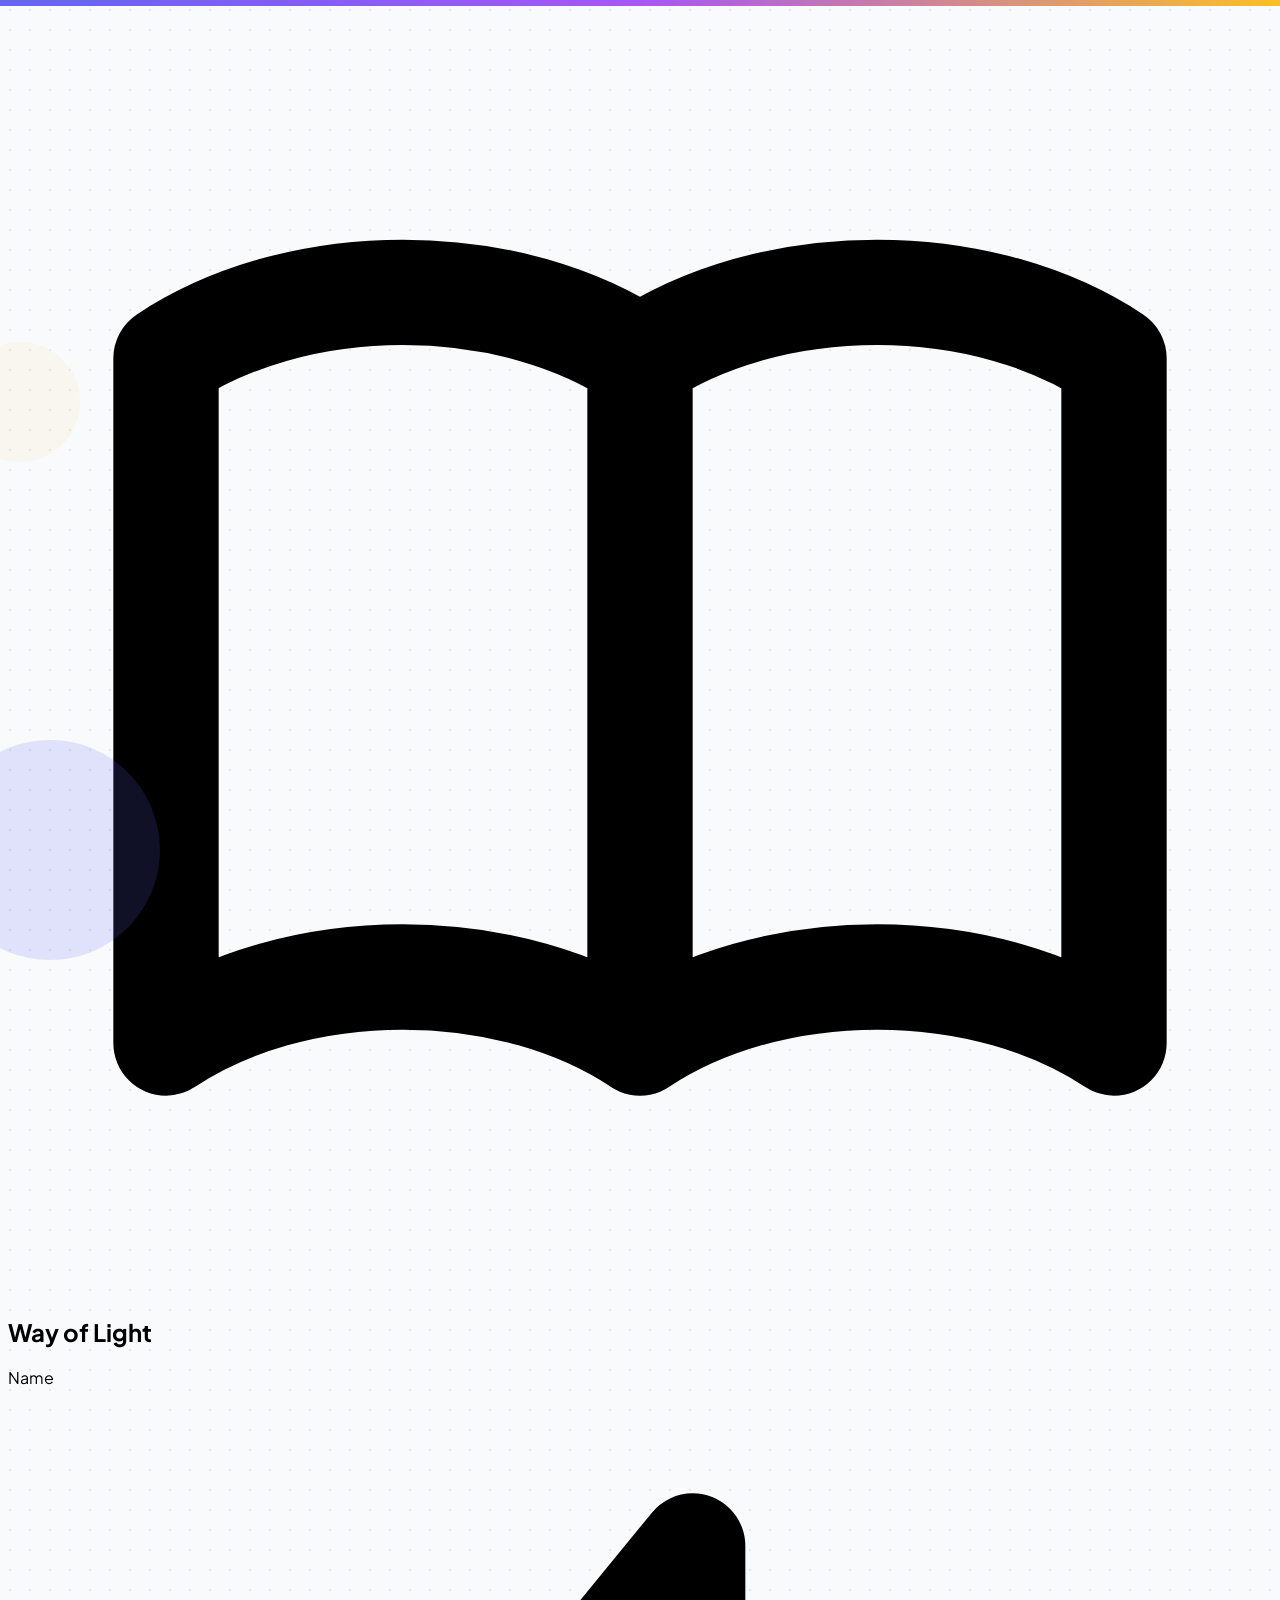
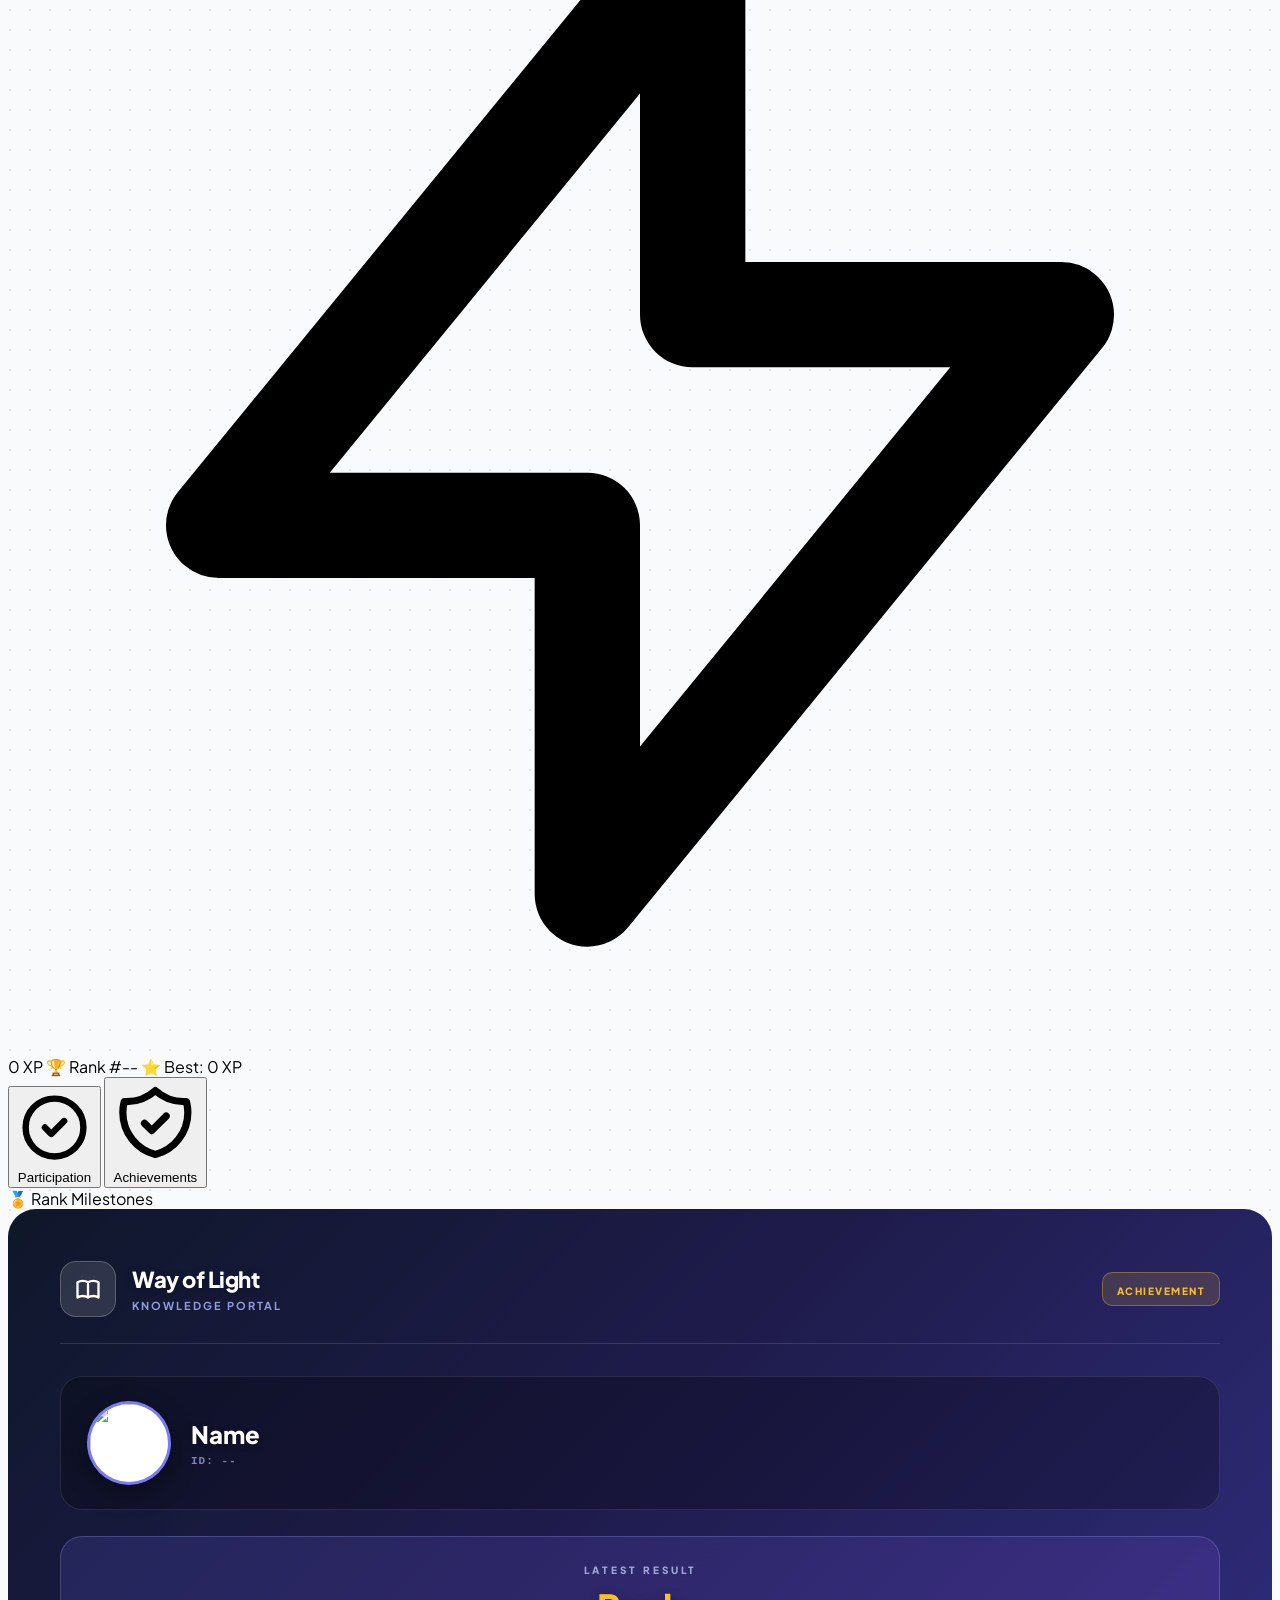
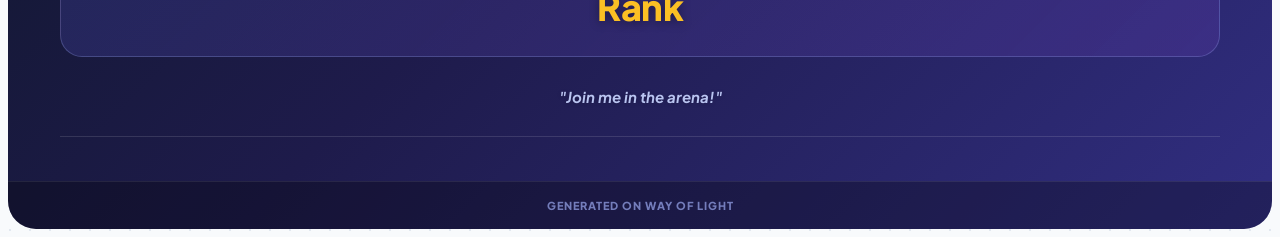
==== commit ff9f0e9c: "Update index.html" ====
--- a/index.html
+++ b/index.html
@@ -633,41 +633,7 @@
                 </div>
             </div>
 
-            <!-- Quick Stats Strip -->
-            <div id="stats-strip" class="grid grid-cols-2 md:grid-cols-4 gap-4">
-                <div class="stat-chip">
-                    <div class="text-[10px] font-black text-slate-400 uppercase tracking-widest mb-1">Tests Taken</div>
-                    <div class="text-2xl font-black text-indigo-600" id="stat-tests-taken">0</div>
-                </div>
-                <div class="stat-chip">
-                    <div class="text-[10px] font-black text-slate-400 uppercase tracking-widest mb-1">Best Score</div>
-                    <div class="text-2xl font-black text-emerald-600" id="stat-best-score">0 XP</div>
-                </div>
-                <div class="stat-chip">
-                    <div class="text-[10px] font-black text-slate-400 uppercase tracking-widest mb-1">Avg Score</div>
-                    <div class="text-2xl font-black text-amber-600" id="stat-avg-score">0 XP</div>
-                </div>
-                <div class="stat-chip cursor-pointer hover:shadow-md transition-shadow" onclick="window.switchView('view-certificates')" title="View your certificates">
-                    <div class="text-[10px] font-black text-slate-400 uppercase tracking-widest mb-1">🎓 Certificates</div>
-                    <div class="text-2xl font-black text-amber-600" id="stat-cert-count">0</div>
-                </div>
-            </div>
-
-            <!-- Following Feed — certificates/award letters from people you follow, Instagram home-style -->
-            <div id="following-feed-section" class="hidden-view max-w-xl mx-auto sm:mx-0">
-                <div class="flex items-center justify-between mb-4">
-                    <h3 class="text-lg font-black text-slate-800 flex items-center gap-2">
-                        <svg class="w-5 h-5 text-indigo-500" fill="none" stroke="currentColor" viewBox="0 0 24 24"><path stroke-linecap="round" stroke-linejoin="round" stroke-width="2" d="M4 5a1 1 0 011-1h14a1 1 0 011 1v14a1 1 0 01-1 1H5a1 1 0 01-1-1V5zm3 3h10M7 12h10M7 16h6"/></svg>
-                        From People You Follow
-                    </h3>
-                    <button onclick="window.switchView('view-people')" class="text-xs font-bold text-indigo-500 hover:text-indigo-700">Find more →</button>
-                </div>
-                <div id="following-feed-scroller" class="bg-white rounded-3xl border border-slate-200 shadow-sm px-4 divide-y divide-slate-100">
-                    <!-- Injected via JS -->
-                </div>
-            </div>
-
-            <!-- Main Content Area (Challenge Arena) — sits at the bottom of the dashboard -->
+            <!-- Main Content Area (Challenge Arena) — sits right above certificates/stats -->
             <div class="space-y-6">
                 <div class="space-y-6">
                     <div class="bg-white p-4 rounded-2xl border border-slate-200 shadow-sm space-y-3">
@@ -689,6 +655,40 @@
                     <div id="home-material-grid" class="hidden space-y-4">
                         <!-- Active season's study material injected via JS -->
                     </div>
+                </div>
+            </div>
+
+            <!-- Quick Stats Strip -->
+            <div id="stats-strip" class="grid grid-cols-2 md:grid-cols-4 gap-4">
+                <div class="stat-chip">
+                    <div class="text-[10px] font-black text-slate-400 uppercase tracking-widest mb-1">Tests Taken</div>
+                    <div class="text-2xl font-black text-indigo-600" id="stat-tests-taken">0</div>
+                </div>
+                <div class="stat-chip">
+                    <div class="text-[10px] font-black text-slate-400 uppercase tracking-widest mb-1">Best Score</div>
+                    <div class="text-2xl font-black text-emerald-600" id="stat-best-score">0 XP</div>
+                </div>
+                <div class="stat-chip">
+                    <div class="text-[10px] font-black text-slate-400 uppercase tracking-widest mb-1">Avg Score</div>
+                    <div class="text-2xl font-black text-amber-600" id="stat-avg-score">0 XP</div>
+                </div>
+                <div class="stat-chip cursor-pointer hover:shadow-md transition-shadow" onclick="window.switchView('view-certificates')" title="View your certificates">
+                    <div class="text-[10px] font-black text-slate-400 uppercase tracking-widest mb-1">🎓 Certificates</div>
+                    <div class="text-2xl font-black text-amber-600" id="stat-cert-count">0</div>
+                </div>
+            </div>
+
+            <!-- Following Feed — certificates/award letters from people you follow, Instagram home-style -->
+            <div id="following-feed-section" class="hidden-view max-w-xl mx-auto sm:mx-0">
+                <div class="flex items-center justify-between mb-4">
+                    <h3 class="text-lg font-black text-slate-800 flex items-center gap-2">
+                        <svg class="w-5 h-5 text-indigo-500" fill="none" stroke="currentColor" viewBox="0 0 24 24"><path stroke-linecap="round" stroke-linejoin="round" stroke-width="2" d="M4 5a1 1 0 011-1h14a1 1 0 011 1v14a1 1 0 01-1 1H5a1 1 0 01-1-1V5zm3 3h10M7 12h10M7 16h6"/></svg>
+                        From People You Follow
+                    </h3>
+                    <button onclick="window.switchView('view-people')" class="text-xs font-bold text-indigo-500 hover:text-indigo-700">Find more →</button>
+                </div>
+                <div id="following-feed-scroller" class="bg-white rounded-3xl border border-slate-200 shadow-sm px-4 divide-y divide-slate-100">
+                    <!-- Injected via JS -->
                 </div>
             </div>
         </div>
@@ -1060,62 +1060,71 @@
 
         <!-- List (shown when no season is selected) -->
         <div id="seasons-list-panel">
-            <!-- Global leaderboards — moved here from Home. Both All-Time and Season shown
-                 together, side by side (left/right), stacking only on very narrow screens where
-                 two side-by-side leaderboards would be too cramped to read. -->
-            <div class="grid grid-cols-1 sm:grid-cols-2 gap-5 mb-8">
-                <div class="glass rounded-[2rem] border border-slate-200 shadow-xl overflow-hidden">
-                    <div class="p-5 bg-slate-900 text-white">
-                        <h3 class="text-base font-black flex items-center gap-2">🏆 All-Time Top 10</h3>
-                    </div>
-                    <div class="p-3 space-y-2 bg-slate-50/50 max-h-[420px] overflow-y-auto" id="leaderboard-list-alltime">
-                        <div class="space-y-2 animate-pulse">
-                            <div class="flex items-center justify-between p-3 rounded-2xl border border-slate-100 bg-white">
-                                <div class="flex items-center gap-3">
-                                    <div class="w-8 h-5 bg-slate-200 rounded"></div>
-                                    <div class="w-10 h-10 rounded-full bg-slate-200"></div>
-                                    <div class="h-3 w-20 bg-slate-200 rounded"></div>
+            <!-- Global leaderboards — moved here from Home. Swipe between them (left: Active
+                 Season Top 10, right: All-Time Top 10) instead of a side-by-side layout or an
+                 inner scrollbox, using the same swipe mechanism as certificate/award cards. -->
+            <div class="glass rounded-[2rem] border border-slate-200 shadow-xl overflow-hidden mb-8">
+                <div class="overflow-hidden swipe-strip" style="touch-action: pan-y;">
+                    <div class="flex swipe-track">
+                        <div class="shrink-0 w-full">
+                            <div class="p-5 bg-slate-900 text-white">
+                                <h3 class="text-base font-black flex items-center gap-2">🔥 Active Season Top 10</h3>
+                            </div>
+                            <div class="p-3 space-y-2 bg-slate-50/50 min-h-[280px]" id="leaderboard-list-season">
+                                <div class="space-y-2 animate-pulse">
+                                    <div class="flex items-center justify-between p-3 rounded-2xl border border-slate-100 bg-white">
+                                        <div class="flex items-center gap-3">
+                                            <div class="w-8 h-5 bg-slate-200 rounded"></div>
+                                            <div class="w-10 h-10 rounded-full bg-slate-200"></div>
+                                            <div class="h-3 w-16 bg-slate-200 rounded"></div>
+                                        </div>
+                                        <div class="h-3 w-10 bg-slate-200 rounded"></div>
+                                    </div>
                                 </div>
-                                <div class="h-3 w-10 bg-slate-200 rounded"></div>
-                            </div>
-                            <div class="flex items-center justify-between p-3 rounded-2xl border border-slate-100 bg-white">
-                                <div class="flex items-center gap-3">
-                                    <div class="w-8 h-5 bg-slate-200 rounded"></div>
-                                    <div class="w-10 h-10 rounded-full bg-slate-200"></div>
-                                    <div class="h-3 w-24 bg-slate-200 rounded"></div>
-                                </div>
-                                <div class="h-3 w-10 bg-slate-200 rounded"></div>
                             </div>
                         </div>
-                    </div>
-
-                    <div class="p-4 bg-white border-t border-slate-200 flex justify-between items-center">
-                        <div>
-                            <span class="block text-[9px] font-black text-slate-400 uppercase tracking-widest mb-0.5">Your Rank</span>
-                            <span class="font-black text-indigo-600 text-xl" id="my-rank-display">#--</span>
-                        </div>
-                        <button onclick="window.triggerShareCard('leaderboard', document.getElementById('my-rank-display').innerText.replace('#',''))" class="w-9 h-9 rounded-full bg-indigo-50 flex items-center justify-center text-indigo-600 cursor-pointer hover:bg-indigo-600 hover:text-white transition-colors" title="Share Leaderboard Rank">
-                            <svg class="w-4 h-4" fill="none" stroke="currentColor" viewBox="0 0 24 24"><path stroke-linecap="round" stroke-linejoin="round" stroke-width="2" d="M8.684 13.342C8.886 12.938 9 12.482 9 12c0-.482-.114-.938-.316-1.342m0 2.684a3 3 0 110-2.684m0 2.684l6.632 3.316m-6.632-6l6.632-3.316m0 0a3 3 0 105.367-2.684 3 3 0 00-5.367 2.684zm0 9.316a3 3 0 105.368 2.684 3 3 0 00-5.368-2.684z"></path></svg>
-                        </button>
-                    </div>
-                </div>
-
-                <div class="glass rounded-[2rem] border border-slate-200 shadow-xl overflow-hidden">
-                    <div class="p-5 bg-slate-900 text-white">
-                        <h3 class="text-base font-black flex items-center gap-2">🔥 Active Season Top 5</h3>
-                    </div>
-                    <div class="p-3 space-y-2 bg-slate-50/50 max-h-[420px] overflow-y-auto" id="leaderboard-list-season">
-                        <div class="space-y-2 animate-pulse">
-                            <div class="flex items-center justify-between p-3 rounded-2xl border border-slate-100 bg-white">
-                                <div class="flex items-center gap-3">
-                                    <div class="w-8 h-5 bg-slate-200 rounded"></div>
-                                    <div class="w-10 h-10 rounded-full bg-slate-200"></div>
-                                    <div class="h-3 w-16 bg-slate-200 rounded"></div>
+                        <div class="shrink-0 w-full">
+                            <div class="p-5 bg-slate-900 text-white">
+                                <h3 class="text-base font-black flex items-center gap-2">🏆 All-Time Top 10</h3>
+                            </div>
+                            <div class="p-3 space-y-2 bg-slate-50/50 min-h-[280px]" id="leaderboard-list-alltime">
+                                <div class="space-y-2 animate-pulse">
+                                    <div class="flex items-center justify-between p-3 rounded-2xl border border-slate-100 bg-white">
+                                        <div class="flex items-center gap-3">
+                                            <div class="w-8 h-5 bg-slate-200 rounded"></div>
+                                            <div class="w-10 h-10 rounded-full bg-slate-200"></div>
+                                            <div class="h-3 w-20 bg-slate-200 rounded"></div>
+                                        </div>
+                                        <div class="h-3 w-10 bg-slate-200 rounded"></div>
+                                    </div>
+                                    <div class="flex items-center justify-between p-3 rounded-2xl border border-slate-100 bg-white">
+                                        <div class="flex items-center gap-3">
+                                            <div class="w-8 h-5 bg-slate-200 rounded"></div>
+                                            <div class="w-10 h-10 rounded-full bg-slate-200"></div>
+                                            <div class="h-3 w-24 bg-slate-200 rounded"></div>
+                                        </div>
+                                        <div class="h-3 w-10 bg-slate-200 rounded"></div>
+                                    </div>
                                 </div>
-                                <div class="h-3 w-10 bg-slate-200 rounded"></div>
                             </div>
                         </div>
                     </div>
+                </div>
+
+                <div class="swipe-dots flex justify-center gap-1.5 py-3 bg-slate-50/50">
+                    <span class="w-1.5 h-1.5 rounded-full bg-slate-500 transition-opacity"></span>
+                    <span class="w-1.5 h-1.5 rounded-full bg-slate-500 transition-opacity" style="opacity:0.5"></span>
+                </div>
+                <p class="text-center text-[10px] font-bold text-slate-400 -mt-2 pb-3">← Swipe for All-Time Top 10 · Season Top 10 →</p>
+
+                <div class="p-4 bg-white border-t border-slate-200 flex justify-between items-center">
+                    <div>
+                        <span class="block text-[9px] font-black text-slate-400 uppercase tracking-widest mb-0.5">Your Rank</span>
+                        <span class="font-black text-indigo-600 text-xl" id="my-rank-display">#--</span>
+                    </div>
+                    <button onclick="window.triggerShareCard('leaderboard', document.getElementById('my-rank-display').innerText.replace('#',''))" class="w-9 h-9 rounded-full bg-indigo-50 flex items-center justify-center text-indigo-600 cursor-pointer hover:bg-indigo-600 hover:text-white transition-colors" title="Share Leaderboard Rank">
+                        <svg class="w-4 h-4" fill="none" stroke="currentColor" viewBox="0 0 24 24"><path stroke-linecap="round" stroke-linejoin="round" stroke-width="2" d="M8.684 13.342C8.886 12.938 9 12.482 9 12c0-.482-.114-.938-.316-1.342m0 2.684a3 3 0 110-2.684m0 2.684l6.632 3.316m-6.632-6l6.632-3.316m0 0a3 3 0 105.367-2.684 3 3 0 00-5.367 2.684zm0 9.316a3 3 0 105.368 2.684 3 3 0 00-5.368-2.684z"></path></svg>
+                    </button>
                 </div>
             </div>
 
@@ -1154,15 +1163,15 @@
                 <svg class="w-5 h-5" fill="none" stroke="currentColor" viewBox="0 0 24 24"><path stroke-linecap="round" stroke-linejoin="round" stroke-width="2.5" d="M15 19l-7-7 7-7"/></svg>
             </button>
             <h2 class="font-black text-slate-800 text-base" id="pv-topbar-name">Profile</h2>
-            <div id="pv-options-btn" class="w-10 h-10 flex items-center justify-center rounded-full bg-white border border-slate-200 text-slate-500 cursor-pointer hover:bg-slate-50 shadow-sm transition-all" onclick="window.openProfile()" title="Edit Profile" style="display:none">
-                <svg class="w-5 h-5" fill="none" stroke="currentColor" viewBox="0 0 24 24"><path stroke-linecap="round" stroke-linejoin="round" stroke-width="2" d="M10.325 4.317c.426-1.756 2.924-1.756 3.35 0a1.724 1.724 0 002.573 1.066c1.543-.94 3.31.826 2.37 2.37a1.724 1.724 0 001.065 2.572c1.756.426 1.756 2.924 0 3.35a1.724 1.724 0 00-1.066 2.573c.94 1.543-.826 3.31-2.37 2.37a1.724 1.724 0 00-2.572 1.065c-.426 1.756-2.924 1.756-3.35 0a1.724 1.724 0 00-2.573-1.066c-1.543.94-3.31-.826-2.37-2.37a1.724 1.724 0 00-1.065-2.572c-1.756-.426-1.756-2.924 0-3.35a1.724 1.724 0 001.066-2.573c-.94-1.543.826-3.31 2.37-2.37.996.608 2.296.07 2.572-1.065z"/><path stroke-linecap="round" stroke-linejoin="round" stroke-width="2" d="M15 12a3 3 0 11-6 0 3 3 0 016 0z"/></svg>
+            <div id="pv-options-btn" class="w-10 h-10 flex items-center justify-center rounded-full bg-white border border-slate-200 text-slate-600 cursor-pointer hover:bg-slate-50 shadow-sm transition-all" onclick="window.openSettingsPanel()" title="Settings" style="display:none">
+                <svg class="w-6 h-6" fill="none" stroke="currentColor" viewBox="0 0 24 24"><path stroke-linecap="round" stroke-linejoin="round" stroke-width="2" d="M4 6h16M4 12h16M4 18h16"/></svg>
             </div>
             <div id="pv-options-placeholder" class="w-10 h-10"></div>
         </div>
 
         <!-- Avatar + Stats Row (Instagram layout) -->
         <div class="flex items-start gap-6 mb-5 px-1">
-            <!-- Avatar with ring -->
+            <!-- Avatar with ring — visible even on a locked private profile -->
             <div class="relative shrink-0">
                 <div id="pv-avatar-ring" class="p-[3px] rounded-full bg-gradient-to-tr from-amber-400 via-rose-500 to-purple-600">
                     <div class="bg-white p-[3px] rounded-full">
@@ -1193,6 +1202,12 @@
                 <div class="flex gap-2" id="pv-action-row">
                     <button id="pv-follow-btn" onclick="window.toggleFollowProfile()" class="flex-1 py-2 rounded-xl text-sm font-black bg-indigo-600 text-white hover:bg-indigo-700 transition-all active:scale-95 shadow-sm">Follow</button>
                     <button id="pv-edit-btn" onclick="window.openProfile()" class="flex-1 py-2 rounded-xl text-sm font-black bg-slate-100 text-slate-700 hover:bg-slate-200 transition-all border border-slate-200 active:scale-95 hidden">✏️ Edit Profile</button>
+                    <button id="pv-block-menu-btn" onclick="window.togglePvBlockMenu()" class="w-10 py-2 rounded-xl bg-slate-100 text-slate-600 hover:bg-slate-200 transition-all border border-slate-200 active:scale-95 relative hidden">
+                        <svg class="w-4 h-4 mx-auto" fill="none" stroke="currentColor" viewBox="0 0 24 24"><path stroke-linecap="round" stroke-linejoin="round" stroke-width="2" d="M12 5v.01M12 12v.01M12 19v.01"/></svg>
+                        <div id="pv-block-menu" class="hidden-view absolute right-0 top-full mt-2 bg-white rounded-2xl shadow-xl border border-slate-100 py-2 w-44 z-20 text-left">
+                            <button onclick="event.stopPropagation(); window.blockUser(viewingProfileUid, document.getElementById('pv-name')?.innerText); window.togglePvBlockMenu();" class="w-full px-4 py-2.5 text-left text-sm font-bold text-rose-600 hover:bg-rose-50 transition-colors">🚫 Block</button>
+                        </div>
+                    </button>
                 </div>
             </div>
         </div>
@@ -1201,6 +1216,7 @@
         <div class="px-1 mb-5">
             <div class="font-black text-slate-900 text-sm" id="pv-name">Name</div>
             <div class="text-xs font-bold text-indigo-500" id="pv-username"></div>
+            <div id="pv-content-wrap">
             <div class="text-[10px] font-bold text-indigo-600 uppercase tracking-widest mt-0.5" id="pv-eid"></div>
             <div class="text-sm text-slate-600 mt-2 leading-relaxed whitespace-pre-line" id="pv-bio"></div>
             <!-- XP + Rank inline -->
@@ -1215,6 +1231,7 @@
                 <span class="inline-flex items-center gap-1.5 bg-emerald-50 text-emerald-700 text-xs font-black px-3 py-1 rounded-full border border-emerald-100">
                     ⭐ Best: <span id="pv-best">0 XP</span>
                 </span>
+            </div>
             </div>
         </div>
 
@@ -1267,6 +1284,19 @@
                 <p class="font-bold text-slate-400">No achievements yet</p>
                 <p class="text-xs text-slate-300 font-semibold mt-1">Certificates and award letters will show up here.</p>
             </div>
+        </div>
+        <!-- content section end -->
+
+        <!-- Locked state — shown instead of the real content when this account is private and
+             the viewer isn't an approved follower. This is the only enforcement point needed on
+             the client, since the actual Firestore rules already restrict data access similarly —
+             this is just the friendly, honest version of that in the UI. -->
+        <div id="pv-locked-state" class="hidden-view text-center py-16 px-6">
+            <div class="w-20 h-20 mx-auto rounded-full bg-slate-100 flex items-center justify-center mb-4">
+                <svg class="w-9 h-9 text-slate-400" fill="none" stroke="currentColor" viewBox="0 0 24 24"><path stroke-linecap="round" stroke-linejoin="round" stroke-width="2" d="M12 15v2m-6 4h12a2 2 0 002-2v-6a2 2 0 00-2-2H6a2 2 0 00-2 2v6a2 2 0 002 2zm10-10V7a4 4 0 00-8 0v4h8z"/></svg>
+            </div>
+            <p class="font-black text-slate-800 text-lg">This Account is Private</p>
+            <p class="text-sm text-slate-400 font-medium mt-1">Follow this account to see their tests, certificates and posts.</p>
         </div>
 
     </div>
@@ -1329,53 +1359,57 @@
 
         <div id="modal-profile" class="hidden-view w-full max-w-2xl bg-white rounded-[2.5rem] overflow-hidden shadow-2xl animate-in fade-in zoom-in duration-300 my-8 max-h-[90vh] flex flex-col">
             <div class="p-6 border-b border-slate-100 flex justify-between items-center bg-slate-50 shrink-0">
-                <h3 class="text-xl font-black text-slate-800">Customize Identity</h3>
+                <h3 class="text-xl font-black text-slate-800">Edit Profile</h3>
                 <button onclick="window.closeModal()" class="w-8 h-8 flex items-center justify-center rounded-full bg-slate-200 text-slate-500 hover:bg-rose-100 hover:text-rose-600 transition-colors font-bold">✕</button>
             </div>
-            <div class="p-8 space-y-8 overflow-y-auto flex-1">
-                <div class="flex flex-col md:flex-row gap-8 items-start">
-                    <div class="w-full md:w-1/3 text-center space-y-4">
-                        <div class="w-32 h-32 mx-auto rounded-full p-2 border-4 border-indigo-100 bg-white shadow-xl relative">
-                            <img id="prof-avatar-preview" src="" class="w-full h-full rounded-full object-cover">
-                            <div class="absolute bottom-0 right-0 bg-indigo-600 text-white w-8 h-8 rounded-full flex items-center justify-center border-2 border-white shadow-sm pointer-events-none">
-                                <svg class="w-4 h-4" fill="none" stroke="currentColor" viewBox="0 0 24 24"><path stroke-linecap="round" stroke-linejoin="round" stroke-width="2" d="M15.232 5.232l3.536 3.536m-2.036-5.036a2.5 2.5 0 113.536 3.536L6.5 21.036H3v-3.572L16.732 3.732z"></path></svg>
-                            </div>
+            <div class="p-6 sm:p-8 space-y-5 overflow-y-auto flex-1">
+                <!-- Avatar, centered — matches Instagram's "photo + Edit picture link" pattern -->
+                <div class="text-center pb-2">
+                    <div class="w-24 h-24 mx-auto rounded-full p-1 border-4 border-indigo-100 bg-white shadow-xl relative">
+                        <img id="prof-avatar-preview" src="" class="w-full h-full rounded-full object-cover">
+                        <div class="absolute bottom-0 right-0 bg-indigo-600 text-white w-7 h-7 rounded-full flex items-center justify-center border-2 border-white shadow-sm pointer-events-none">
+                            <svg class="w-3.5 h-3.5" fill="none" stroke="currentColor" viewBox="0 0 24 24"><path stroke-linecap="round" stroke-linejoin="round" stroke-width="2" d="M15.232 5.232l3.536 3.536m-2.036-5.036a2.5 2.5 0 113.536 3.536L6.5 21.036H3v-3.572L16.732 3.732z"></path></svg>
                         </div>
                     </div>
-                    <div class="w-full md:w-2/3 space-y-4">
-                        <div>
-                            <label class="block text-[10px] font-black text-slate-400 uppercase tracking-widest mb-1 ml-1">Display Name</label>
-                            <input id="profile-name" type="text" class="w-full px-4 py-3 rounded-xl bg-slate-50 border-2 border-slate-100 focus:border-indigo-500 outline-none transition-colors font-bold text-slate-700">
-                        </div>
-                        <div>
-                            <label class="block text-[10px] font-black text-slate-400 uppercase tracking-widest mb-1 ml-1">Username <span class="normal-case font-medium">(unique @handle — lowercase letters, numbers, underscore only)</span></label>
-                            <div class="relative">
-                                <span class="absolute left-4 top-1/2 -translate-y-1/2 text-slate-400 font-black">@</span>
-                                <input id="profile-username" type="text" data-status-id="profile-username-status" autocomplete="off" spellcheck="false" oninput="window.checkUsernameAvailability('profile-username', 'profile-username-status', currentUser?.uid)" onbeforeinput="window.enforceHandleInput(event)" onpaste="window.enforceHandlePaste(event)" class="w-full pl-9 pr-4 py-3 rounded-xl bg-slate-50 border-2 border-slate-100 focus:border-indigo-500 outline-none transition-colors font-bold text-slate-700" inputmode="text">
-                            </div>
-                            <div id="profile-username-status" class="text-xs font-bold mt-1.5 ml-1 hidden"></div>
-                        </div>
-                        <div>
-                            <label class="block text-[10px] font-black text-slate-400 uppercase tracking-widest mb-1 ml-1">Bio <span class="normal-case font-medium">(optional)</span></label>
-                            <textarea id="profile-bio" rows="3" placeholder="Tell others about yourself…" class="w-full px-4 py-3 rounded-xl bg-slate-50 border-2 border-slate-100 focus:border-indigo-500 outline-none transition-colors font-medium text-slate-700 resize-none text-sm"></textarea>
-                        </div>
-                        <div>
-                            <label class="block text-[10px] font-black text-slate-400 uppercase tracking-widest mb-1 ml-1">Email Address (Read-only)</label>
-                            <input id="profile-email" type="email" readonly class="w-full px-4 py-3 rounded-xl bg-slate-100 border-2 border-slate-100 text-slate-400 font-mono cursor-not-allowed">
-                        </div>
-                        <div class="bg-indigo-50 border-2 border-indigo-100 rounded-xl p-4 flex items-center justify-between">
-                            <div>
-                                <div class="text-[10px] font-black text-indigo-400 uppercase tracking-widest mb-1">Student Enrollment ID</div>
-                                <div class="text-xl font-black text-indigo-700 font-mono" id="profile-enrollment-id">--</div>
-                            </div>
-                            <button onclick="window.copyStudentId()" class="w-10 h-10 bg-indigo-600 text-white rounded-xl flex items-center justify-center hover:bg-indigo-700 transition-colors shadow-md" title="Copy ID">
-                                <svg class="w-4 h-4" fill="none" stroke="currentColor" viewBox="0 0 24 24"><path stroke-linecap="round" stroke-linejoin="round" stroke-width="2" d="M8 16H6a2 2 0 01-2-2V6a2 2 0 012-2h8a2 2 0 012 2v2m-6 12h8a2 2 0 002-2v-8a2 2 0 00-2-2h-8a2 2 0 00-2 2v8a2 2 0 002 2z"></path></svg>
-                            </button>
-                        </div>
-                    </div>
-                </div>
-                
-                <div class="pt-6 border-t border-slate-100">
+                    <button onclick="document.getElementById('profile-avatar-picker').scrollIntoView({behavior:'smooth', block:'center'})" class="text-indigo-600 font-black text-sm mt-3 hover:text-indigo-800 transition-colors">Edit picture</button>
+                </div>
+
+                <!-- Stacked fields, one per row — matches Instagram's field layout -->
+                <div class="rounded-2xl bg-slate-50 border-2 border-slate-100 px-4 py-2.5 focus-within:border-indigo-500 transition-colors">
+                    <label class="block text-[10px] font-black text-slate-400 uppercase tracking-widest">Name</label>
+                    <input id="profile-name" type="text" class="w-full bg-transparent outline-none font-bold text-slate-800 pt-0.5">
+                </div>
+                <div class="rounded-2xl bg-slate-50 border-2 border-slate-100 px-4 py-2.5 focus-within:border-indigo-500 transition-colors">
+                    <label class="block text-[10px] font-black text-slate-400 uppercase tracking-widest">Username</label>
+                    <div class="flex items-center">
+                        <span class="text-slate-400 font-black mr-0.5">@</span>
+                        <input id="profile-username" type="text" data-status-id="profile-username-status" autocomplete="off" spellcheck="false" oninput="window.checkUsernameAvailability('profile-username', 'profile-username-status', currentUser?.uid)" onbeforeinput="window.enforceHandleInput(event)" onpaste="window.enforceHandlePaste(event)" class="flex-1 bg-transparent outline-none font-bold text-slate-800 pt-0.5" inputmode="text">
+                    </div>
+                </div>
+                <div id="profile-username-status" class="text-xs font-bold -mt-3 ml-1 hidden"></div>
+                <p class="text-[11px] text-slate-400 -mt-2 ml-1">Lowercase letters, numbers, and underscores only.</p>
+
+                <div class="rounded-2xl bg-slate-50 border-2 border-slate-100 px-4 py-2.5 focus-within:border-indigo-500 transition-colors">
+                    <label class="block text-[10px] font-black text-slate-400 uppercase tracking-widest">Bio</label>
+                    <textarea id="profile-bio" rows="3" placeholder="Tell others about yourself…" class="w-full bg-transparent outline-none font-medium text-slate-700 resize-none text-sm pt-0.5"></textarea>
+                </div>
+
+                <div class="rounded-2xl bg-slate-100 border-2 border-slate-100 px-4 py-2.5">
+                    <label class="block text-[10px] font-black text-slate-400 uppercase tracking-widest">Email <span class="normal-case font-medium">(read-only)</span></label>
+                    <input id="profile-email" type="email" readonly class="w-full bg-transparent outline-none font-mono text-slate-400 cursor-not-allowed pt-0.5">
+                </div>
+
+                <div class="rounded-2xl bg-indigo-50 border-2 border-indigo-100 px-4 py-2.5 flex items-center justify-between">
+                    <div class="min-w-0">
+                        <label class="block text-[10px] font-black text-indigo-400 uppercase tracking-widest">Student Enrollment ID</label>
+                        <div class="text-lg font-black text-indigo-700 font-mono truncate" id="profile-enrollment-id">--</div>
+                    </div>
+                    <button onclick="window.copyStudentId()" class="w-9 h-9 shrink-0 bg-indigo-600 text-white rounded-xl flex items-center justify-center hover:bg-indigo-700 transition-colors shadow-md ml-3" title="Copy ID">
+                        <svg class="w-4 h-4" fill="none" stroke="currentColor" viewBox="0 0 24 24"><path stroke-linecap="round" stroke-linejoin="round" stroke-width="2" d="M8 16H6a2 2 0 01-2-2V6a2 2 0 012-2h8a2 2 0 012 2v2m-6 12h8a2 2 0 002-2v-8a2 2 0 00-2-2h-8a2 2 0 00-2 2v8a2 2 0 002 2z"></path></svg>
+                    </button>
+                </div>
+
+                <div class="pt-4 border-t border-slate-100" id="profile-avatar-picker">
                     <div class="flex justify-between items-center mb-3">
                         <label class="block text-sm font-black text-slate-700">Select or Upload Avatar</label>
                         <label for="profile-custom-avatar" class="cursor-pointer bg-slate-100 text-slate-600 text-xs font-bold px-3 py-1.5 rounded-lg hover:bg-slate-200 transition-colors border border-slate-200">
@@ -1412,10 +1446,115 @@
                     <button onclick="window.closeModal()" class="flex-1 py-4 font-bold text-slate-500 bg-slate-100 hover:bg-slate-200 rounded-2xl transition-colors">Cancel</button>
                     <button onclick="window.saveProfile()" class="flex-1 py-4 bg-indigo-600 text-white font-black rounded-2xl shadow-lg shadow-indigo-200 hover:bg-indigo-700 active:scale-95 transition-all">Save Changes</button>
                 </div>
-                <button onclick="window.closeModal(); window.handleLogout();" class="w-full py-3.5 bg-rose-50 text-rose-600 font-black rounded-2xl border-2 border-rose-100 hover:bg-rose-100 hover:border-rose-200 active:scale-95 transition-all flex items-center justify-center gap-2">
-                    <svg class="w-4 h-4" fill="none" stroke="currentColor" viewBox="0 0 24 24"><path stroke-linecap="round" stroke-linejoin="round" stroke-width="2" d="M17 16l4-4m0 0l-4-4m4 4H7m6 4v1a3 3 0 01-3 3H6a3 3 0 01-3-3V7a3 3 0 013-3h4a3 3 0 013 3v1"/></svg>
-                    Logout
-                </button>
+            </div>
+        </div>
+
+        <!-- Settings Panel — Instagram-style hamburger menu -->
+        <div id="modal-settings" class="hidden-view w-full max-w-md bg-white rounded-[2.5rem] overflow-hidden shadow-2xl animate-in fade-in zoom-in duration-300 my-8 max-h-[85vh] flex flex-col">
+            <div class="p-6 border-b border-slate-100 flex justify-between items-center bg-slate-50 shrink-0">
+                <h3 class="text-xl font-black text-slate-800">Settings</h3>
+                <button onclick="window.closeSettingsPanel()" class="w-8 h-8 flex items-center justify-center rounded-full bg-slate-200 text-slate-500 hover:bg-rose-100 hover:text-rose-600 transition-colors font-bold">✕</button>
+            </div>
+            <div class="overflow-y-auto flex-1 divide-y divide-slate-100">
+
+                <!-- Your Account -->
+                <div class="p-2">
+                    <p class="text-[10px] font-black text-slate-400 uppercase tracking-widest px-4 pt-3 pb-1">Your Account</p>
+                    <button onclick="window.closeSettingsPanel(); window.openProfile();" class="w-full flex items-center gap-3 px-4 py-3.5 rounded-2xl hover:bg-slate-50 transition-colors text-left">
+                        <svg class="w-5 h-5 text-slate-500 shrink-0" fill="none" stroke="currentColor" viewBox="0 0 24 24"><path stroke-linecap="round" stroke-linejoin="round" stroke-width="2" d="M16 7a4 4 0 11-8 0 4 4 0 018 0zM12 14a7 7 0 00-7 7h14a7 7 0 00-7-7z"/></svg>
+                        <span class="font-bold text-slate-800 text-sm flex-1">Edit Profile</span>
+                        <svg class="w-4 h-4 text-slate-300" fill="none" stroke="currentColor" viewBox="0 0 24 24"><path stroke-linecap="round" stroke-linejoin="round" stroke-width="2.5" d="M9 5l7 7-7 7"/></svg>
+                    </button>
+                    <button onclick="window.openChangePasswordFlow()" class="w-full flex items-center gap-3 px-4 py-3.5 rounded-2xl hover:bg-slate-50 transition-colors text-left">
+                        <svg class="w-5 h-5 text-slate-500 shrink-0" fill="none" stroke="currentColor" viewBox="0 0 24 24"><path stroke-linecap="round" stroke-linejoin="round" stroke-width="2" d="M12 15v2m-6 4h12a2 2 0 002-2v-6a2 2 0 00-2-2H6a2 2 0 00-2 2v6a2 2 0 002 2zm10-10V7a4 4 0 00-8 0v4h8z"/></svg>
+                        <span class="font-bold text-slate-800 text-sm flex-1">Change Password</span>
+                        <svg class="w-4 h-4 text-slate-300" fill="none" stroke="currentColor" viewBox="0 0 24 24"><path stroke-linecap="round" stroke-linejoin="round" stroke-width="2.5" d="M9 5l7 7-7 7"/></svg>
+                    </button>
+                </div>
+
+                <!-- Notifications -->
+                <div class="p-2">
+                    <p class="text-[10px] font-black text-slate-400 uppercase tracking-widest px-4 pt-3 pb-1">Notifications</p>
+                    <div class="flex items-center gap-3 px-4 py-3.5">
+                        <svg class="w-5 h-5 text-slate-500 shrink-0" fill="none" stroke="currentColor" viewBox="0 0 24 24"><path stroke-linecap="round" stroke-linejoin="round" stroke-width="2" d="M15 17h5l-1.405-1.405A2.032 2.032 0 0118 14.158V11a6.002 6.002 0 00-4-5.659V5a2 2 0 10-4 0v.341C7.67 6.165 6 8.388 6 11v3.159c0 .538-.214 1.055-.595 1.436L4 17h5m6 0v1a3 3 0 11-6 0v-1m6 0H9"/></svg>
+                        <span class="font-bold text-slate-800 text-sm flex-1">Push Notifications</span>
+                        <button id="settings-notif-toggle-btn" onclick="window.toggleNotificationSubscription()" class="shrink-0 px-3.5 py-1.5 rounded-lg text-xs font-black transition-all bg-indigo-600 text-white hover:bg-indigo-700 active:scale-95">
+                            Enable
+                        </button>
+                    </div>
+                </div>
+
+                <!-- Who Can See Your Content -->
+                <div class="p-2">
+                    <p class="text-[10px] font-black text-slate-400 uppercase tracking-widest px-4 pt-3 pb-1">Privacy</p>
+                    <div class="flex items-center gap-3 px-4 py-3.5">
+                        <svg class="w-5 h-5 text-slate-500 shrink-0" fill="none" stroke="currentColor" viewBox="0 0 24 24"><path stroke-linecap="round" stroke-linejoin="round" stroke-width="2" d="M12 15v2m-6 4h12a2 2 0 002-2v-6a2 2 0 00-2-2H6a2 2 0 00-2 2v6a2 2 0 002 2zm10-10V7a4 4 0 00-8 0v4h8z"/></svg>
+                        <div class="flex-1 min-w-0">
+                            <div class="font-bold text-slate-800 text-sm">Private Account</div>
+                            <div class="text-[11px] text-slate-400 font-semibold" id="privacy-toggle-desc">Only approved followers can see your profile, certificates and posts</div>
+                        </div>
+                        <button id="privacy-toggle-btn" onclick="window.togglePrivateAccount()" class="shrink-0 relative w-12 h-7 rounded-full transition-colors bg-slate-200" title="Toggle private account">
+                            <span id="privacy-toggle-knob" class="absolute top-0.5 left-0.5 w-6 h-6 rounded-full bg-white shadow-md transition-transform"></span>
+                        </button>
+                    </div>
+                    <button onclick="window.closeSettingsPanel(); window.openFollowRequestsModal();" class="w-full flex items-center gap-3 px-4 py-3.5 rounded-2xl hover:bg-slate-50 transition-colors text-left">
+                        <svg class="w-5 h-5 text-slate-500 shrink-0" fill="none" stroke="currentColor" viewBox="0 0 24 24"><path stroke-linecap="round" stroke-linejoin="round" stroke-width="2" d="M12 4.354a4 4 0 110 5.292M15 21H3v-1a6 6 0 0112 0v1zm0 0h6v-1a6 6 0 00-9-5.197M13 7a4 4 0 11-8 0 4 4 0 018 0z"/></svg>
+                        <span class="font-bold text-slate-800 text-sm flex-1">Follow Requests</span>
+                        <span id="settings-requests-badge" class="hidden text-[10px] font-black text-white bg-rose-500 px-2 py-0.5 rounded-full">0</span>
+                        <svg class="w-4 h-4 text-slate-300" fill="none" stroke="currentColor" viewBox="0 0 24 24"><path stroke-linecap="round" stroke-linejoin="round" stroke-width="2.5" d="M9 5l7 7-7 7"/></svg>
+                    </button>
+                    <button onclick="window.closeSettingsPanel(); window.openBlockedAccountsModal();" class="w-full flex items-center gap-3 px-4 py-3.5 rounded-2xl hover:bg-slate-50 transition-colors text-left">
+                        <svg class="w-5 h-5 text-slate-500 shrink-0" fill="none" stroke="currentColor" viewBox="0 0 24 24"><path stroke-linecap="round" stroke-linejoin="round" stroke-width="2" d="M18.364 18.364A9 9 0 005.636 5.636m12.728 12.728A9 9 0 015.636 5.636m12.728 12.728L5.636 5.636"/></svg>
+                        <span class="font-bold text-slate-800 text-sm flex-1">Blocked Accounts</span>
+                        <svg class="w-4 h-4 text-slate-300" fill="none" stroke="currentColor" viewBox="0 0 24 24"><path stroke-linecap="round" stroke-linejoin="round" stroke-width="2.5" d="M9 5l7 7-7 7"/></svg>
+                    </button>
+                </div>
+
+                <!-- About -->
+                <div class="p-2">
+                    <p class="text-[10px] font-black text-slate-400 uppercase tracking-widest px-4 pt-3 pb-1">Support</p>
+                    <button onclick="window.showVerifyTools()" class="w-full flex items-center gap-3 px-4 py-3.5 rounded-2xl hover:bg-slate-50 transition-colors text-left">
+                        <svg class="w-5 h-5 text-slate-500 shrink-0" fill="none" stroke="currentColor" viewBox="0 0 24 24"><path stroke-linecap="round" stroke-linejoin="round" stroke-width="2" d="M9 12l2 2 4-4m5.618-4.016A11.955 11.955 0 0112 2.944a11.955 11.955 0 01-8.618 3.04A12.02 12.02 0 003 9c0 5.591 3.824 10.29 9 11.622 5.176-1.332 9-6.03 9-11.622 0-1.042-.133-2.052-.382-3.016z"/></svg>
+                        <span class="font-bold text-slate-800 text-sm flex-1">Verify a Certificate / Award</span>
+                        <svg class="w-4 h-4 text-slate-300" fill="none" stroke="currentColor" viewBox="0 0 24 24"><path stroke-linecap="round" stroke-linejoin="round" stroke-width="2.5" d="M9 5l7 7-7 7"/></svg>
+                    </button>
+                </div>
+
+                <!-- Logout -->
+                <div class="p-2">
+                    <button onclick="window.closeSettingsPanel(); window.handleLogout();" class="w-full flex items-center gap-3 px-4 py-3.5 rounded-2xl hover:bg-rose-50 transition-colors text-left group">
+                        <svg class="w-5 h-5 text-rose-500 shrink-0" fill="none" stroke="currentColor" viewBox="0 0 24 24"><path stroke-linecap="round" stroke-linejoin="round" stroke-width="2" d="M17 16l4-4m0 0l-4-4m4 4H7m6 4v1a3 3 0 01-3 3H6a3 3 0 01-3-3V7a3 3 0 013-3h4a3 3 0 013 3v1"/></svg>
+                        <span class="font-black text-rose-600 text-sm">Log Out</span>
+                    </button>
+                </div>
+            </div>
+        </div>
+
+        <!-- Follow Requests inbox — pending requests from people wanting to follow me (private account) -->
+        <div id="modal-follow-requests" class="hidden-view w-full max-w-md bg-white rounded-[2.5rem] overflow-hidden shadow-2xl animate-in fade-in zoom-in duration-300 my-8 max-h-[80vh] flex flex-col">
+            <div class="p-6 border-b border-slate-100 flex justify-between items-center bg-slate-50 shrink-0">
+                <h3 class="text-lg font-black text-slate-800">Follow Requests</h3>
+                <button onclick="window.closeFollowRequestsModal()" class="w-8 h-8 flex items-center justify-center rounded-full bg-slate-200 text-slate-500 hover:bg-rose-100 hover:text-rose-600 transition-colors font-bold">✕</button>
+            </div>
+            <div class="overflow-y-auto flex-1 divide-y divide-slate-100" id="follow-requests-list"></div>
+            <div id="follow-requests-empty" class="hidden-view text-center py-16 px-6">
+                <div class="text-5xl mb-3">📭</div>
+                <p class="font-bold text-slate-500">No pending requests</p>
+                <p class="text-xs text-slate-400 mt-1">When someone asks to follow you, they'll show up here.</p>
+            </div>
+        </div>
+
+        <!-- Blocked Accounts manager -->
+        <div id="modal-blocked-accounts" class="hidden-view w-full max-w-md bg-white rounded-[2.5rem] overflow-hidden shadow-2xl animate-in fade-in zoom-in duration-300 my-8 max-h-[80vh] flex flex-col">
+            <div class="p-6 border-b border-slate-100 flex justify-between items-center bg-slate-50 shrink-0">
+                <h3 class="text-lg font-black text-slate-800">Blocked Accounts</h3>
+                <button onclick="window.closeBlockedAccountsModal()" class="w-8 h-8 flex items-center justify-center rounded-full bg-slate-200 text-slate-500 hover:bg-rose-100 hover:text-rose-600 transition-colors font-bold">✕</button>
+            </div>
+            <div class="overflow-y-auto flex-1 divide-y divide-slate-100" id="blocked-accounts-list"></div>
+            <div id="blocked-accounts-empty" class="hidden-view text-center py-16 px-6">
+                <div class="text-5xl mb-3">🚫</div>
+                <p class="font-bold text-slate-500">No blocked accounts</p>
+                <p class="text-xs text-slate-400 mt-1">Accounts you block will show up here so you can unblock them anytime.</p>
             </div>
         </div>
 
@@ -3571,12 +3710,17 @@
         };
 
         // Extracted from renderDashboard so the leaderboards can live in the Seasons view instead
-        // of the Home dashboard. Shows BOTH All-Time Top 10 and Active-Season Top 5 stacked
+        // of the Home dashboard. Shows BOTH All-Time Top 10 and Active-Season Top 10 stacked
         // directly on the page (no toggle, no inner scroll box) — a scrollable box nested inside
         // an already-scrolling page felt like a "double slide" to use, so both lists just render
         // in full and the page itself is the only thing that scrolls.
         const renderGlobalLeaderboard = () => {
             if (!currentUser) return;
+
+            // Wire up the swipe-between-leaderboards gesture once — safe to call on every
+            // refresh since initSwipeStrip guards against double-binding the same element.
+            const lbStrip = document.querySelector('#seasons-list-panel .swipe-strip');
+            if (lbStrip) bindSwipeStripsIn(lbStrip.closest('.glass'));
 
             // All-time Top 10
             const allTimeBoard = getLeaderboard(false);
@@ -3590,7 +3734,7 @@
                     : allTimeBoard.slice(0, 10).map((u, i) => buildLeaderboardRowHTML(u, i)).join('');
             }
 
-            // Active season Top 5
+            // Active season Top 10
             const activeSeason = getActiveSeason();
             const seasonList = document.getElementById('leaderboard-list-season');
             if (seasonList) {
@@ -3600,7 +3744,7 @@
                     const seasonBoard = getLeaderboard(true);
                     seasonList.innerHTML = seasonBoard.length === 0
                         ? `<div class="p-8 text-center text-slate-400 font-bold text-sm">Be the first to score this season!</div>`
-                        : seasonBoard.slice(0, 5).map((u, i) => buildLeaderboardRowHTML(u, i)).join('');
+                        : seasonBoard.slice(0, 10).map((u, i) => buildLeaderboardRowHTML(u, i)).join('');
                 }
             }
         };
@@ -3771,6 +3915,80 @@
         window.openOwnProfile = async () => {
             if (!currentUser) return;
             return window.openProfileView(currentUser.uid, 'self');
+        };
+
+        window.openSettingsPanel = () => {
+            const notifBtn = document.getElementById('settings-notif-toggle-btn');
+            if (notifBtn) {
+                const subscribed = Notification?.permission === 'granted';
+                notifBtn.innerText = subscribed ? 'Enabled' : 'Enable';
+                notifBtn.className = `shrink-0 px-3.5 py-1.5 rounded-lg text-xs font-black transition-all active:scale-95 ${subscribed ? 'bg-emerald-50 text-emerald-600 hover:bg-emerald-100' : 'bg-indigo-600 text-white hover:bg-indigo-700'}`;
+            }
+            window.updatePrivacyToggleUI();
+            const badge = document.getElementById('settings-requests-badge');
+            if (badge) {
+                if (myIncomingRequests.length > 0) { badge.innerText = myIncomingRequests.length; badge.classList.remove('hidden'); }
+                else badge.classList.add('hidden');
+            }
+            document.getElementById('modal-overlay').classList.remove('hidden-view');
+            document.getElementById('modal-settings').classList.remove('hidden-view');
+        };
+
+        window.updatePrivacyToggleUI = () => {
+            const btn = document.getElementById('privacy-toggle-btn');
+            const knob = document.getElementById('privacy-toggle-knob');
+            const desc = document.getElementById('privacy-toggle-desc');
+            if (!btn || !knob) return;
+            const isPrivate = userData?.isPrivate === true;
+            btn.classList.toggle('bg-indigo-600', isPrivate);
+            btn.classList.toggle('bg-slate-200', !isPrivate);
+            knob.style.transform = isPrivate ? 'translateX(20px)' : 'translateX(0)';
+            if (desc) desc.innerText = isPrivate
+                ? 'Only approved followers can see your profile, certificates and posts'
+                : 'Anyone can see your profile, certificates and posts, and follow you instantly';
+        };
+
+        window.togglePrivateAccount = async () => {
+            if (!currentUser) return;
+            const newValue = !(userData?.isPrivate === true);
+            try {
+                await updateDoc(getPublicDoc('exam_users', currentUser.uid), { isPrivate: newValue });
+                showToast(newValue ? "Your account is now private." : "Your account is now public.", newValue ? "🔒" : "🔓");
+            } catch (e) {
+                showToast("Couldn't update this setting. Please try again.", "❌");
+            }
+        };
+
+        window.closeSettingsPanel = () => {
+            document.getElementById('modal-overlay').classList.add('hidden-view');
+            document.getElementById('modal-settings').classList.add('hidden-view');
+        };
+
+        // Sends a password reset email to the ALREADY-LOGGED-IN user's own account email —
+        // separate from window.handleForgotPassword, which is the login-screen version that reads
+        // from the auth-email input field (not present once a user is actually signed in).
+        window.openChangePasswordFlow = async () => {
+            const email = currentUser?.email;
+            if (!email) return showToast("No email found on this account.", "⚠️");
+            if (!confirm(`Send a password reset link to ${email}?`)) return;
+            try {
+                await sendPasswordResetEmail(auth, email);
+                showToast(`Reset link sent to ${email}. Check your inbox (and spam folder).`, "📧");
+            } catch (err) {
+                showToast(err.message.replace('Firebase:', '').trim(), "⚠️");
+            }
+        };
+
+        // Suggested-but-not-yet-built features get an honest "not available yet" message rather
+        // than a fake toggle that looks functional but does nothing — see conversation with admin
+        // about only shipping settings that are genuinely real.
+        window.showSettingsComingSoon = (featureName) => {
+            showToast(`${featureName} isn't available yet — ask your admin if you'd like this added.`, "🔧");
+        };
+
+        window.showVerifyTools = () => {
+            window.closeSettingsPanel();
+            window.switchView('view-certificates');
         };
 
         window.openProfile = () => {
@@ -4810,10 +5028,18 @@
 
         let myFollowing = new Set(); // UIDs I follow
         let myFollowers = new Set(); // UIDs that follow me
+        let myBlocked = new Set(); // UIDs I have blocked
+        let myOutgoingRequests = new Set(); // UIDs I've sent a pending follow request to (their account is private)
+        let myIncomingRequests = []; // pending requests from others to follow ME (only relevant if I'm private) — [{uid, name, avatar, requestedAt}]
         let socialUnsubscribes = [];
         let currentPeopleTab = 'all';
         let viewingProfileUid = null;
         let profileViewSource = 'people'; // 'people' or 'leaderboard'
+
+        const getBlockedCol = (uid) => collection(db, 'artifacts', appId, 'public', 'data', 'follows', uid, 'blocked');
+        const getBlockedDoc = (uid, targetId) => doc(db, 'artifacts', appId, 'public', 'data', 'follows', uid, 'blocked', targetId);
+        const getFollowRequestsCol = (targetUid) => collection(db, 'artifacts', appId, 'public', 'data', 'follow_requests', targetUid, 'incoming');
+        const getFollowRequestDoc = (targetUid, requesterUid) => doc(db, 'artifacts', appId, 'public', 'data', 'follow_requests', targetUid, 'incoming', requesterUid);
 
         const setupSocialListeners = () => {
             socialUnsubscribes.forEach(u => u());
@@ -4829,6 +5055,15 @@
                 if (document.getElementById('view-dashboard') && !document.getElementById('view-dashboard').classList.contains('hidden-view')) {
                     renderFollowingFeed();
                 }
+                // If a request I sent just got approved, I'm now following them — clean up the
+                // now-stale outgoing_requests mirror entry (this is done from my own side, since
+                // the person approving the request only has permission to write their own subtree,
+                // not mine).
+                myFollowing.forEach(uid => {
+                    if (myOutgoingRequests.has(uid)) {
+                        deleteDoc(getFollowDoc(currentUser.uid, 'outgoing_requests', uid)).catch(() => {});
+                    }
+                });
                 refreshOpenSocialModal();
             }));
 
@@ -4838,6 +5073,36 @@
                 updateFollowerCounts();
                 refreshOpenSocialModal();
             }));
+
+            // Accounts I've blocked
+            socialUnsubscribes.push(onSnapshot(getBlockedCol(currentUser.uid), snap => {
+                myBlocked = new Set(snap.docs.map(d => d.id));
+                if (document.getElementById('modal-blocked-accounts') && !document.getElementById('modal-blocked-accounts').classList.contains('hidden-view')) {
+                    window.renderBlockedAccountsList();
+                }
+            }, err => console.warn('Blocked list sync error:', err.code)));
+
+            // Pending requests to follow ME (only meaningful if my account is private, but harmless to track either way)
+            socialUnsubscribes.push(onSnapshot(getFollowRequestsCol(currentUser.uid), snap => {
+                myIncomingRequests = snap.docs.map(d => ({ uid: d.id, ...d.data() }));
+                const badge = document.getElementById('settings-requests-badge');
+                if (badge) {
+                    if (myIncomingRequests.length > 0) { badge.innerText = myIncomingRequests.length; badge.classList.remove('hidden'); }
+                    else badge.classList.add('hidden');
+                }
+                if (document.getElementById('modal-follow-requests') && !document.getElementById('modal-follow-requests').classList.contains('hidden-view')) {
+                    window.renderFollowRequestsList();
+                }
+            }, err => console.warn('Follow requests sync error:', err.code)));
+
+            // My own record of who I've sent pending follow requests to (private accounts) — kept
+            // as a small mirror under my own subtree specifically so checking "have I already
+            // requested this person" never needs a collection-group query across every other
+            // user's follow_requests subcollection.
+            socialUnsubscribes.push(onSnapshot(getFollowCol(currentUser.uid, 'outgoing_requests'), snap => {
+                myOutgoingRequests = new Set(snap.docs.map(d => d.id));
+                refreshOpenSocialModal();
+            }, err => console.warn('Outgoing requests sync error:', err.code)));
         };
 
         // Re-renders the open followers/following modal's button labels (Follow / Following / Follow Back)
@@ -4863,25 +5128,59 @@
 
         window.toggleFollow = async (targetUid) => {
             if (!currentUser || targetUid === currentUser.uid) return;
-            const btn = document.querySelector(`[data-follow-uid="${targetUid}"]`);
             const isFollowing = myFollowing.has(targetUid);
+
+            // Cancelling an already-sent request (target is private, request still pending)
+            if (!isFollowing && myOutgoingRequests.has(targetUid)) {
+                try {
+                    await Promise.all([
+                        deleteDoc(getFollowRequestDoc(targetUid, currentUser.uid)),
+                        deleteDoc(getFollowDoc(currentUser.uid, 'outgoing_requests', targetUid))
+                    ]);
+                    myOutgoingRequests.delete(targetUid);
+                    showToast("Follow request cancelled.", "↩️");
+                    if (viewingProfileUid === targetUid) updateProfileViewFollowBtn(targetUid);
+                } catch (e) {
+                    showToast("Couldn't cancel the request. Please try again.", "❌");
+                }
+                return;
+            }
 
             try {
                 if (isFollowing) {
                     // Unfollow
-                    await Promise.all([
-                        setDoc(getFollowDoc(currentUser.uid, 'following', targetUid), { deleted: true }),
-                        setDoc(getFollowDoc(targetUid, 'followers', currentUser.uid), { deleted: true })
-                    ]);
-                    // Actually delete
-                    const { deleteDoc } = await import("https://www.gstatic.com/firebasejs/11.6.1/firebase-firestore.js");
                     await Promise.all([
                         deleteDoc(getFollowDoc(currentUser.uid, 'following', targetUid)),
                         deleteDoc(getFollowDoc(targetUid, 'followers', currentUser.uid))
                     ]);
                     showToast("Unfollowed", "👋");
+                    return;
+                }
+
+                // Blocking is checked on both sides before allowing a new follow/request — the
+                // Firestore rules also enforce this server-side, this is just a faster/friendlier
+                // client-side check so the person gets an immediate, clear message.
+                const targetUserDoc = globalData.users[targetUid] || {};
+                if (myBlocked.has(targetUid)) {
+                    return showToast("You've blocked this account. Unblock them first to follow.", "🚫");
+                }
+
+                if (targetUserDoc.isPrivate) {
+                    // Private account — send a follow request instead of following instantly.
+                    // The mirror under my own follows/{me}/outgoing_requests subtree exists purely
+                    // so my own UI can check "did I already request this?" without needing a
+                    // collection-group query across every other user's follow_requests.
+                    await Promise.all([
+                        setDoc(getFollowRequestDoc(targetUid, currentUser.uid), {
+                            name: userData?.name || 'Student',
+                            avatar: userData?.avatar || '',
+                            requestedAt: Date.now()
+                        }),
+                        setDoc(getFollowDoc(currentUser.uid, 'outgoing_requests', targetUid), { requestedAt: Date.now() })
+                    ]);
+                    myOutgoingRequests.add(targetUid);
+                    showToast("Follow request sent.", "📨");
                 } else {
-                    // Follow
                     const now = Date.now();
                     await Promise.all([
                         setDoc(getFollowDoc(currentUser.uid, 'following', targetUid), { followedAt: now }),
@@ -4891,14 +5190,21 @@
                 }
             } catch(e) {
                 console.error("Follow error:", e);
-                showToast("Action failed. Check connection.", "❌");
-            }
+                if (e.code === 'permission-denied') {
+                    showToast("This action isn't allowed — you may have been blocked.", "🚫");
+                } else {
+                    showToast("Action failed. Check connection.", "❌");
+                }
+            }
+            if (viewingProfileUid === targetUid) updateProfileViewFollowBtn(targetUid);
         };
 
         // Returns the Instagram-style label for a follow button toward `uid`.
         // "Follow Back" is shown when they already follow me but I don't follow them yet.
+        // "Requested" is shown when the target is private and a follow request is pending.
         const getFollowButtonLabel = (uid) => {
             if (myFollowing.has(uid)) return 'Following';
+            if (myOutgoingRequests.has(uid)) return 'Requested';
             return myFollowers.has(uid) ? 'Follow Back' : '+ Follow';
         };
 
@@ -4906,6 +5212,131 @@
             if (!viewingProfileUid) return;
             await window.toggleFollow(viewingProfileUid);
             updateProfileViewFollowBtn(viewingProfileUid);
+        };
+
+        window.approveFollowRequest = async (requesterUid) => {
+            if (!currentUser) return;
+            try {
+                const now = Date.now();
+                await Promise.all([
+                    setDoc(getFollowDoc(currentUser.uid, 'followers', requesterUid), { followedAt: now }),
+                    setDoc(getFollowDoc(requesterUid, 'following', currentUser.uid), { followedAt: now }),
+                    deleteDoc(getFollowRequestDoc(currentUser.uid, requesterUid))
+                ]);
+                showToast("Follow request approved.", "✅");
+            } catch (e) {
+                console.error(e);
+                showToast("Couldn't approve this request. Please try again.", "❌");
+            }
+        };
+
+        window.declineFollowRequest = async (requesterUid) => {
+            if (!currentUser) return;
+            try {
+                await deleteDoc(getFollowRequestDoc(currentUser.uid, requesterUid));
+                showToast("Request declined.", "🗑️");
+            } catch (e) {
+                showToast("Couldn't decline this request. Please try again.", "❌");
+            }
+        };
+
+        window.openFollowRequestsModal = () => {
+            window.renderFollowRequestsList();
+            document.getElementById('modal-overlay').classList.remove('hidden-view');
+            document.getElementById('modal-follow-requests').classList.remove('hidden-view');
+        };
+
+        window.closeFollowRequestsModal = () => {
+            document.getElementById('modal-overlay').classList.add('hidden-view');
+            document.getElementById('modal-follow-requests').classList.add('hidden-view');
+        };
+
+        window.renderFollowRequestsList = () => {
+            const listEl = document.getElementById('follow-requests-list');
+            const emptyEl = document.getElementById('follow-requests-empty');
+            if (!listEl) return;
+            if (myIncomingRequests.length === 0) {
+                listEl.innerHTML = '';
+                emptyEl?.classList.remove('hidden-view');
+                return;
+            }
+            emptyEl?.classList.add('hidden-view');
+            const sorted = [...myIncomingRequests].sort((a, b) => (b.requestedAt || 0) - (a.requestedAt || 0));
+            listEl.innerHTML = sorted.map(r => `
+                <div class="flex items-center gap-3 px-4 py-3">
+                    <img src="${r.avatar || AVATARS[0]}" class="w-11 h-11 rounded-full border border-slate-200 object-cover shrink-0 cursor-pointer" onclick="window.closeFollowRequestsModal(); window.openProfileView('${r.uid}')">
+                    <div class="flex-1 min-w-0">
+                        <div class="font-bold text-slate-800 text-sm truncate">${r.name || 'Student'}</div>
+                        <div class="text-[10px] text-slate-400 font-semibold">wants to follow you</div>
+                    </div>
+                    <button onclick="window.approveFollowRequest('${r.uid}')" class="shrink-0 px-3 py-1.5 rounded-lg text-xs font-black bg-indigo-600 text-white hover:bg-indigo-700 transition-colors">Approve</button>
+                    <button onclick="window.declineFollowRequest('${r.uid}')" class="shrink-0 px-3 py-1.5 rounded-lg text-xs font-black bg-slate-100 text-slate-600 hover:bg-slate-200 transition-colors">Decline</button>
+                </div>`).join('');
+        };
+
+        // ========== BLOCKING ==========
+        window.blockUser = async (targetUid, targetName) => {
+            if (!currentUser || targetUid === currentUser.uid) return;
+            if (!confirm(`Block ${targetName || 'this account'}? They won't be able to follow you or comment on your posts, and you'll stop following each other.`)) return;
+            try {
+                await Promise.all([
+                    setDoc(getBlockedDoc(currentUser.uid, targetUid), { blockedAt: Date.now(), name: targetName || '' }),
+                    // Blocking severs any existing follow relationship in both directions.
+                    deleteDoc(getFollowDoc(currentUser.uid, 'following', targetUid)).catch(() => {}),
+                    deleteDoc(getFollowDoc(targetUid, 'followers', currentUser.uid)).catch(() => {}),
+                    deleteDoc(getFollowDoc(currentUser.uid, 'followers', targetUid)).catch(() => {}),
+                    deleteDoc(getFollowDoc(targetUid, 'following', currentUser.uid)).catch(() => {})
+                ]);
+                showToast(`${targetName || 'Account'} blocked.`, "🚫");
+                if (viewingProfileUid === targetUid) window.goBackFromProfile?.();
+            } catch (e) {
+                console.error(e);
+                showToast("Couldn't block this account. Please try again.", "❌");
+            }
+        };
+
+        window.unblockUser = async (targetUid) => {
+            if (!currentUser) return;
+            try {
+                await deleteDoc(getBlockedDoc(currentUser.uid, targetUid));
+                showToast("Account unblocked.", "✅");
+            } catch (e) {
+                showToast("Couldn't unblock this account. Please try again.", "❌");
+            }
+        };
+
+        window.openBlockedAccountsModal = () => {
+            window.renderBlockedAccountsList();
+            document.getElementById('modal-overlay').classList.remove('hidden-view');
+            document.getElementById('modal-blocked-accounts').classList.remove('hidden-view');
+        };
+
+        window.closeBlockedAccountsModal = () => {
+            document.getElementById('modal-overlay').classList.add('hidden-view');
+            document.getElementById('modal-blocked-accounts').classList.add('hidden-view');
+        };
+
+        window.renderBlockedAccountsList = () => {
+            const listEl = document.getElementById('blocked-accounts-list');
+            const emptyEl = document.getElementById('blocked-accounts-empty');
+            if (!listEl) return;
+            if (myBlocked.size === 0) {
+                listEl.innerHTML = '';
+                emptyEl?.classList.remove('hidden-view');
+                return;
+            }
+            emptyEl?.classList.add('hidden-view');
+            listEl.innerHTML = [...myBlocked].map(uid => {
+                const u = globalData.users[uid] || {};
+                return `
+                <div class="flex items-center gap-3 px-4 py-3">
+                    <img src="${u.avatar || AVATARS[0]}" class="w-11 h-11 rounded-full border border-slate-200 object-cover shrink-0 grayscale">
+                    <div class="flex-1 min-w-0">
+                        <div class="font-bold text-slate-800 text-sm truncate">${u.name || 'Unknown Student'}</div>
+                    </div>
+                    <button onclick="window.unblockUser('${uid}')" class="shrink-0 px-3.5 py-1.5 rounded-lg text-xs font-black bg-slate-100 text-slate-700 hover:bg-slate-200 transition-colors">Unblock</button>
+                </div>`;
+            }).join('');
         };
 
         window.setPvTab = (tab) => {
@@ -4930,18 +5361,34 @@
         const updateProfileViewFollowBtn = (uid) => {
             const followBtn = document.getElementById('pv-follow-btn');
             const editBtn = document.getElementById('pv-edit-btn');
+            const optionsBtn = document.getElementById('pv-options-btn');
+            const blockMenuBtn = document.getElementById('pv-block-menu-btn');
             if (!followBtn) return;
             if (uid === currentUser.uid) {
                 followBtn.style.display = 'none';
                 if (editBtn) editBtn.classList.remove('hidden');
+                if (optionsBtn) optionsBtn.style.display = 'flex';
+                if (blockMenuBtn) blockMenuBtn.classList.add('hidden');
                 return;
             }
             followBtn.style.display = '';
             if (editBtn) editBtn.classList.add('hidden');
+            if (optionsBtn) optionsBtn.style.display = 'none';
+            if (blockMenuBtn) blockMenuBtn.classList.remove('hidden');
             const isFollowing = myFollowing.has(uid);
             followBtn.className = `follow-btn ${isFollowing ? 'following' : 'follow'} text-sm px-5 py-2`;
             followBtn.innerText = getFollowButtonLabel(uid);
         };
+
+        window.togglePvBlockMenu = () => {
+            document.getElementById('pv-block-menu')?.classList.toggle('hidden-view');
+        };
+        // Close the block menu if the person taps anywhere else on the page.
+        document.addEventListener('click', (e) => {
+            const btn = document.getElementById('pv-block-menu-btn');
+            const menu = document.getElementById('pv-block-menu');
+            if (btn && menu && !btn.contains(e.target)) menu.classList.add('hidden-view');
+        });
 
         // --- People View ---
         window.setPeopleTab = (tab) => {
@@ -5029,6 +5476,23 @@
             profileViewSource = source;
             const u = globalData.users[uid];
             if (!u) return;
+
+            // Privacy gate — checked before any real content is populated. The owner always sees
+            // their own profile fully; anyone else only sees it fully once they're an approved
+            // follower. This is a friendly client-side mirror of the same restriction Firestore's
+            // own rules already enforce on the underlying data.
+            const isOwnProfile = uid === currentUser?.uid;
+            const isApprovedViewer = isOwnProfile || myFollowing.has(uid);
+            const isLocked = u.isPrivate === true && !isApprovedViewer;
+
+            document.getElementById('pv-content-wrap')?.classList.toggle('hidden-view', isLocked);
+            document.getElementById('pv-locked-state')?.classList.toggle('hidden-view', !isLocked);
+
+            // Even when locked, the header (name/avatar/follow button) still shows — same as
+            // Instagram, where you can see who an account belongs to and request to follow them
+            // without seeing their content. Everything below this point (stats, tabs, posts) only
+            // actually matters when NOT locked, but is harmless to populate either way since
+            // pv-content-wrap stays hidden.
 
             const allResults = globalData.results.filter(r => r.studentId === uid);
             const earnedXp = allResults.reduce((s, r) => s + r.score, 0);
@@ -6587,7 +7051,7 @@
             const pastSeasonNote = isPast ? `
                 <div class="mb-4 px-4 py-3 bg-amber-50 border border-amber-200 rounded-2xl text-xs font-bold text-amber-800 flex items-start gap-2">
                     <span class="text-base flex-shrink-0">ℹ️</span>
-                    <span>This season has ended — you can still attempt the test below. Your XP will still be added to your profile and the all-time Top 10, it just won't count toward this season's Top 5 ranking.</span>
+                    <span>This season has ended — you can still attempt the test below. Your XP will still be added to your profile and the all-time Top 10, it just won't count toward this season's Top 10 ranking.</span>
                 </div>` : '';
 
             grid.innerHTML = `
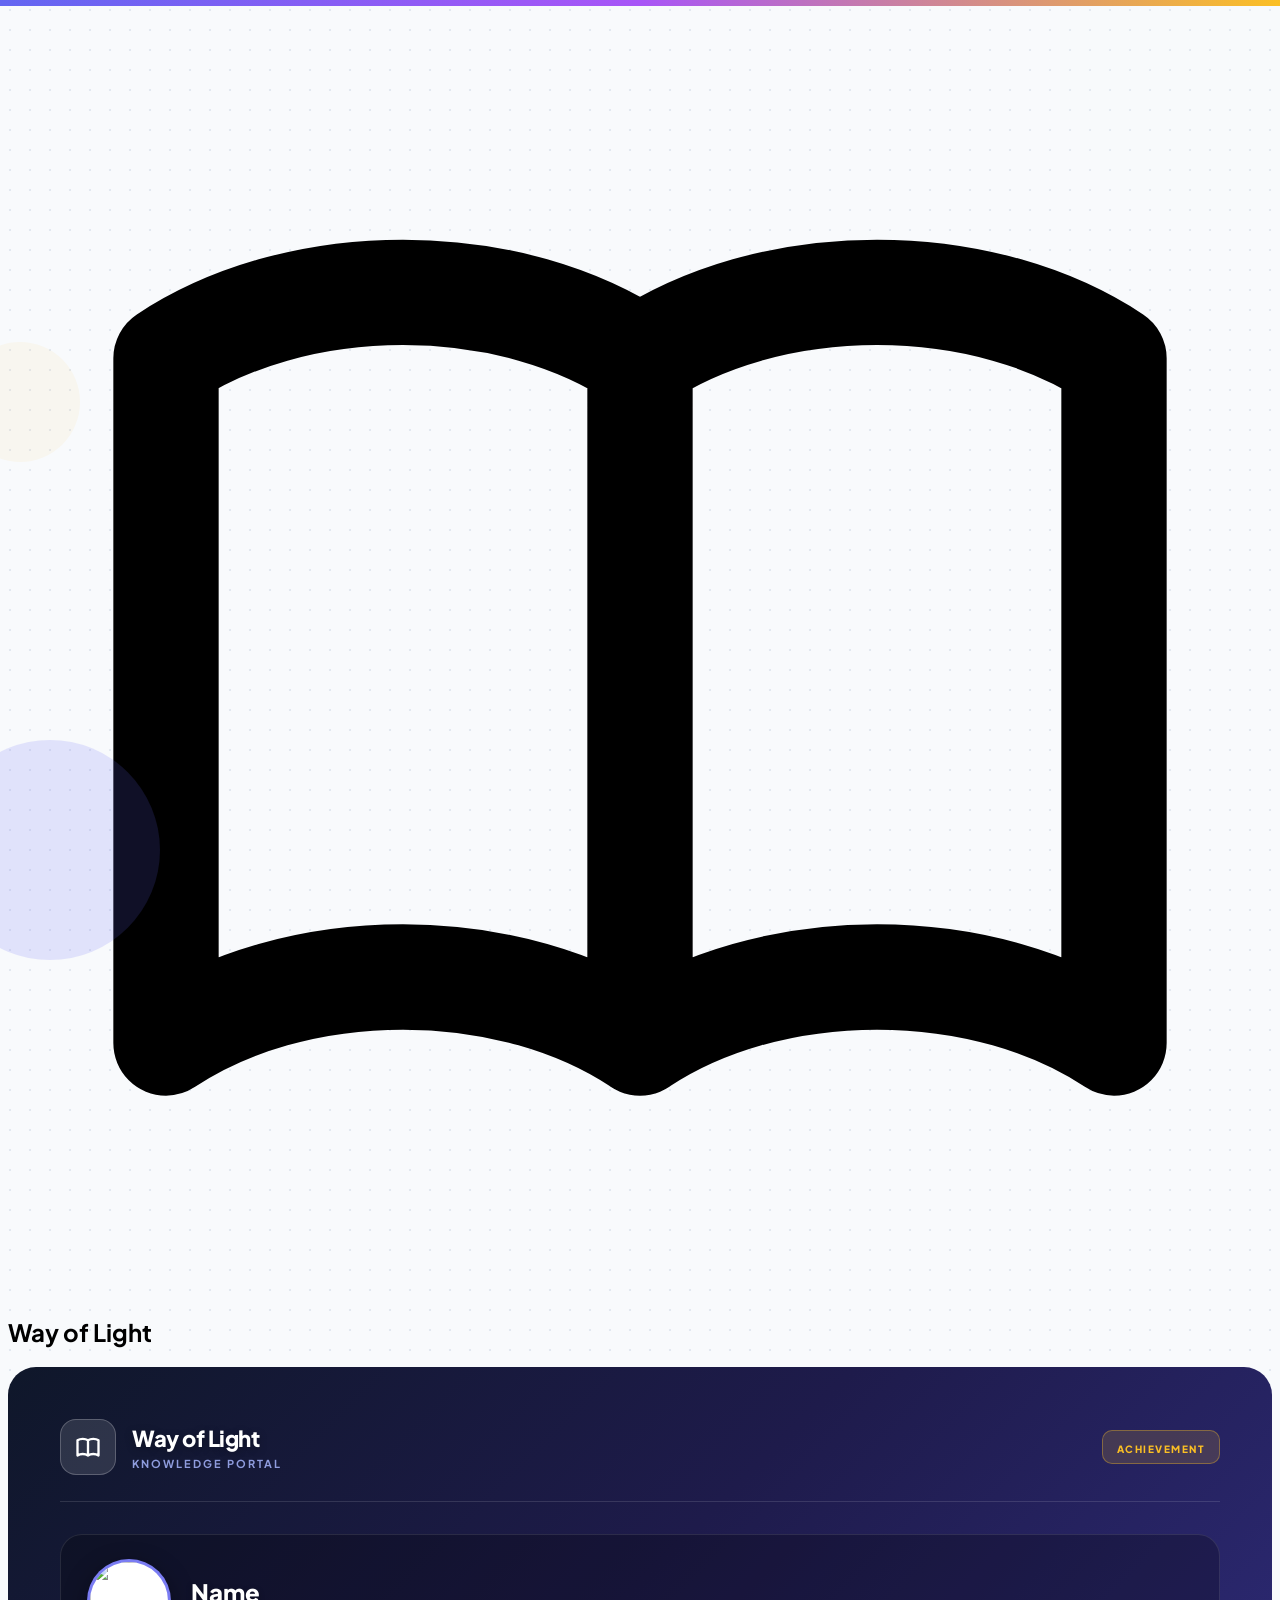
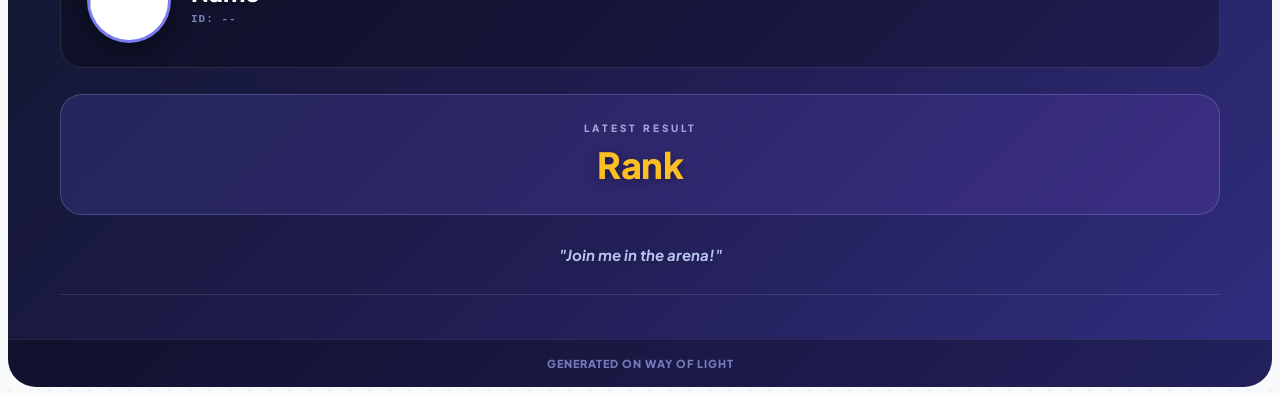
==== commit f559a324: "Update index.html" ====
--- a/index.html
+++ b/index.html
@@ -472,7 +472,7 @@
     <!-- Hidden element for JS enrollment ID sync (displayed in dashboard) -->
     <span id="nav-enrollment-id" class="hidden"></span>
 
-    <main class="w-full py-8">
+    <main class="w-full pt-2 pb-8">
         
         <!-- AUTH VIEW -->
         <div id="view-auth" class="hidden-view max-w-md mx-auto mt-12 fade-in">
@@ -1155,7 +1155,7 @@
     </div>
 
     <!-- PROFILE VIEW — Instagram style -->
-    <div id="view-profile" class="hidden-view fade-in max-w-2xl mx-auto px-4 py-6 app-content-offset">
+    <div id="view-profile" class="hidden-view fade-in max-w-2xl mx-auto px-4 pt-2 pb-6 app-content-offset">
 
         <!-- Top nav bar -->
         <div class="flex items-center justify-between mb-6">
@@ -1163,10 +1163,15 @@
                 <svg class="w-5 h-5" fill="none" stroke="currentColor" viewBox="0 0 24 24"><path stroke-linecap="round" stroke-linejoin="round" stroke-width="2.5" d="M15 19l-7-7 7-7"/></svg>
             </button>
             <h2 class="font-black text-slate-800 text-base" id="pv-topbar-name">Profile</h2>
-            <div id="pv-options-btn" class="w-10 h-10 flex items-center justify-center rounded-full bg-white border border-slate-200 text-slate-600 cursor-pointer hover:bg-slate-50 shadow-sm transition-all" onclick="window.openSettingsPanel()" title="Settings" style="display:none">
-                <svg class="w-6 h-6" fill="none" stroke="currentColor" viewBox="0 0 24 24"><path stroke-linecap="round" stroke-linejoin="round" stroke-width="2" d="M4 6h16M4 12h16M4 18h16"/></svg>
+            <div class="relative">
+                <div id="pv-options-btn" class="w-10 h-10 flex items-center justify-center rounded-full bg-white border border-slate-200 text-slate-600 cursor-pointer hover:bg-slate-50 shadow-sm transition-all" onclick="window.handleProfileMenuClick()" title="Menu">
+                    <svg class="w-6 h-6" fill="none" stroke="currentColor" viewBox="0 0 24 24"><path stroke-linecap="round" stroke-linejoin="round" stroke-width="2" d="M4 6h16M4 12h16M4 18h16"/></svg>
+                </div>
+                <!-- Menu shown on OTHER people's profiles (own profile opens Settings instead) -->
+                <div id="pv-block-menu" class="hidden-view absolute right-0 top-full mt-2 bg-white rounded-2xl shadow-xl border border-slate-200 py-2 w-44 z-30 text-left">
+                    <button onclick="window.blockFromProfileMenu()" class="w-full px-4 py-2.5 text-left text-sm font-bold text-rose-600 hover:bg-rose-50 transition-colors">🚫 Block</button>
+                </div>
             </div>
-            <div id="pv-options-placeholder" class="w-10 h-10"></div>
         </div>
 
         <!-- Avatar + Stats Row (Instagram layout) -->
@@ -1202,12 +1207,6 @@
                 <div class="flex gap-2" id="pv-action-row">
                     <button id="pv-follow-btn" onclick="window.toggleFollowProfile()" class="flex-1 py-2 rounded-xl text-sm font-black bg-indigo-600 text-white hover:bg-indigo-700 transition-all active:scale-95 shadow-sm">Follow</button>
                     <button id="pv-edit-btn" onclick="window.openProfile()" class="flex-1 py-2 rounded-xl text-sm font-black bg-slate-100 text-slate-700 hover:bg-slate-200 transition-all border border-slate-200 active:scale-95 hidden">✏️ Edit Profile</button>
-                    <button id="pv-block-menu-btn" onclick="window.togglePvBlockMenu()" class="w-10 py-2 rounded-xl bg-slate-100 text-slate-600 hover:bg-slate-200 transition-all border border-slate-200 active:scale-95 relative hidden">
-                        <svg class="w-4 h-4 mx-auto" fill="none" stroke="currentColor" viewBox="0 0 24 24"><path stroke-linecap="round" stroke-linejoin="round" stroke-width="2" d="M12 5v.01M12 12v.01M12 19v.01"/></svg>
-                        <div id="pv-block-menu" class="hidden-view absolute right-0 top-full mt-2 bg-white rounded-2xl shadow-xl border border-slate-100 py-2 w-44 z-20 text-left">
-                            <button onclick="event.stopPropagation(); window.blockUser(viewingProfileUid, document.getElementById('pv-name')?.innerText); window.togglePvBlockMenu();" class="w-full px-4 py-2.5 text-left text-sm font-bold text-rose-600 hover:bg-rose-50 transition-colors">🚫 Block</button>
-                        </div>
-                    </button>
                 </div>
             </div>
         </div>
@@ -2438,10 +2437,26 @@
             if (!document.fullscreenElement) onAppBackgrounded('fullscreen'); else onAppForegrounded();
         });
 
+        // STRICT MODE: the exam is terminated and auto-submitted the INSTANT the candidate leaves
+        // it (app switch, screen lock, tab change, exiting fullscreen). Set STRICT_EXAM_MODE to
+        // false to restore the older 15-second grace period.
+        const STRICT_EXAM_MODE = true;
         const GRACE_PERIOD_SECS = 15;
 
         const startGracePeriod = (reason) => {
             if(!activeSession) return;
+
+            if (STRICT_EXAM_MODE) {
+                // Several browser signals can fire for one real event — only submit once.
+                if (activeSession.terminating) return;
+                activeSession.terminating = true;
+                activeSession.violations = activeSession.violations || [];
+                activeSession.violations.push({ reason, at: Date.now(), strictTermination: true });
+                document.getElementById('grace-period-overlay')?.classList.add('hidden-view');
+                showToast("Exam ended — you left the exam screen. Your answers were submitted.", "🚫");
+                window.submitExam();
+                return;
+            }
 
             // Already running — a second background signal for the same real-world event
             // (e.g. visibilitychange AND pagehide both firing) must NOT reset the clock or
@@ -5362,32 +5377,41 @@
             const followBtn = document.getElementById('pv-follow-btn');
             const editBtn = document.getElementById('pv-edit-btn');
             const optionsBtn = document.getElementById('pv-options-btn');
-            const blockMenuBtn = document.getElementById('pv-block-menu-btn');
             if (!followBtn) return;
+            // The top-right ☰ button is always visible: on your own profile it opens Settings,
+            // on someone else's it opens a small menu containing Block (Instagram-style).
+            if (optionsBtn) optionsBtn.style.display = 'flex';
+            document.getElementById('pv-block-menu')?.classList.add('hidden-view');
             if (uid === currentUser.uid) {
                 followBtn.style.display = 'none';
                 if (editBtn) editBtn.classList.remove('hidden');
-                if (optionsBtn) optionsBtn.style.display = 'flex';
-                if (blockMenuBtn) blockMenuBtn.classList.add('hidden');
                 return;
             }
             followBtn.style.display = '';
             if (editBtn) editBtn.classList.add('hidden');
-            if (optionsBtn) optionsBtn.style.display = 'none';
-            if (blockMenuBtn) blockMenuBtn.classList.remove('hidden');
             const isFollowing = myFollowing.has(uid);
             followBtn.className = `follow-btn ${isFollowing ? 'following' : 'follow'} text-sm px-5 py-2`;
             followBtn.innerText = getFollowButtonLabel(uid);
         };
 
-        window.togglePvBlockMenu = () => {
-            document.getElementById('pv-block-menu')?.classList.toggle('hidden-view');
+        // Own profile -> Settings panel. Someone else's profile -> Block menu.
+        window.handleProfileMenuClick = () => {
+            if (viewingProfileUid && currentUser && viewingProfileUid === currentUser.uid) {
+                window.openSettingsPanel();
+            } else {
+                document.getElementById('pv-block-menu')?.classList.toggle('hidden-view');
+            }
+        };
+
+        window.blockFromProfileMenu = () => {
+            document.getElementById('pv-block-menu')?.classList.add('hidden-view');
+            window.blockUser(viewingProfileUid, document.getElementById('pv-name')?.innerText);
         };
         // Close the block menu if the person taps anywhere else on the page.
         document.addEventListener('click', (e) => {
-            const btn = document.getElementById('pv-block-menu-btn');
+            const btn = document.getElementById('pv-options-btn');
             const menu = document.getElementById('pv-block-menu');
-            if (btn && menu && !btn.contains(e.target)) menu.classList.add('hidden-view');
+            if (btn && menu && !btn.contains(e.target) && !menu.contains(e.target)) menu.classList.add('hidden-view');
         });
 
         // --- People View ---
